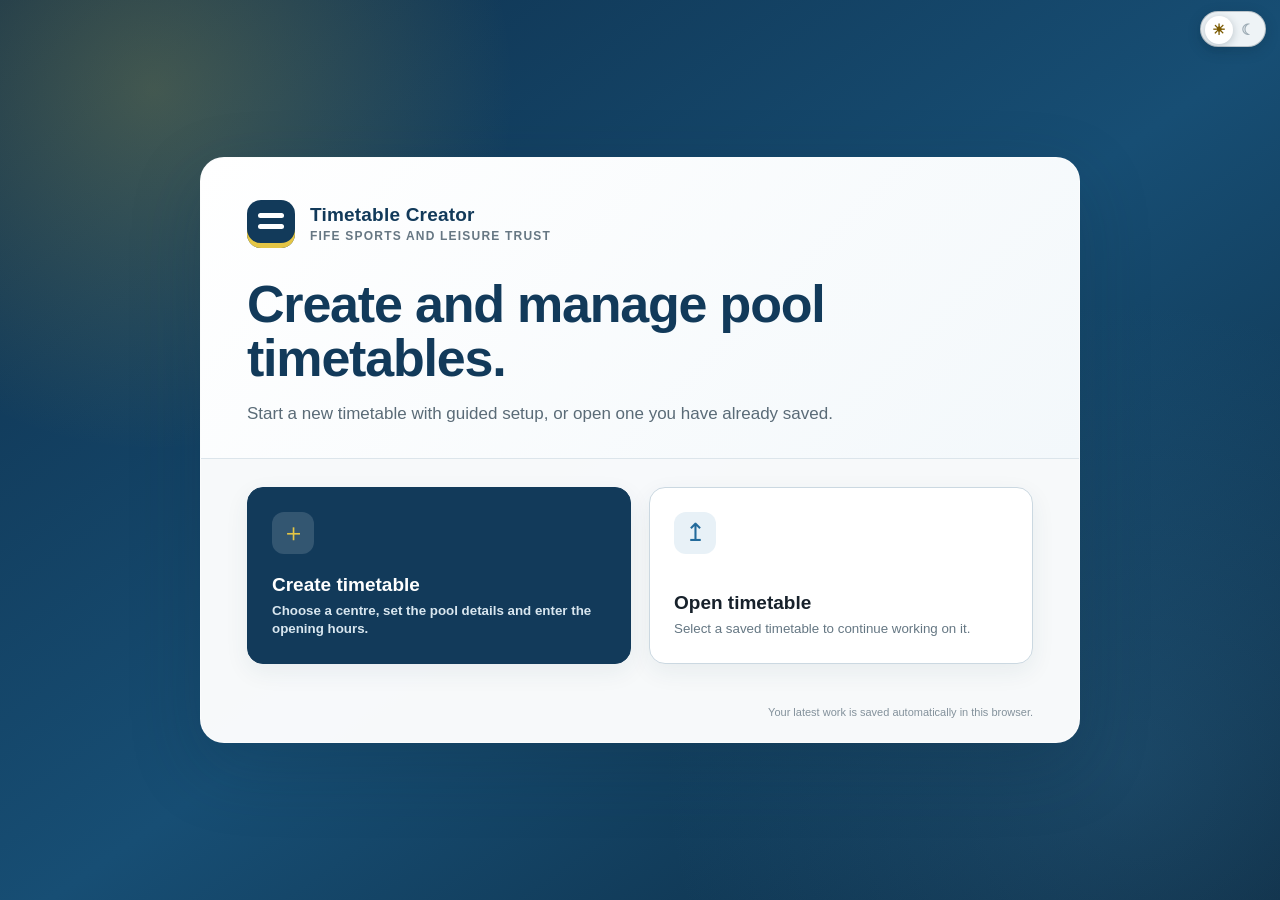
==== index.html @ b52df010 "fixing printable" ====
<!DOCTYPE html>
<html lang="en" data-app-version="2.0">
<head>
<meta charset="UTF-8" />
<meta name="viewport" content="width=device-width, initial-scale=1.0" />
<title>Timetable Creator</title>
<script>
try {
  const savedTheme = localStorage.getItem('timetableCreatorTheme');
  if (savedTheme === 'dark') document.documentElement.dataset.theme = 'dark';
} catch (_) {}
</script>
<style>
:root {
  --navy:#163a5f;
  --blue:#2e6f9e;
  --light-blue:#dcebf5;
  --yellow:#e5c547;
  --paper:#ffffff;
  --ink:#17212b;
  --muted:#667583;
  --line:#b9c4ce;
  --panel:#f3f6f8;
  --danger:#a63b3b;
}
*{box-sizing:border-box}
body{margin:0;font-family:Arial,Helvetica,sans-serif;background:#e9eef2;color:var(--ink)}
button,input,select{font:inherit}
.app-header{background:var(--navy);color:white;padding:18px 24px;border-bottom:6px solid var(--yellow)}
.app-header h1{margin:0;font-size:25px;letter-spacing:.2px}
.app-header p{margin:5px 0 0;color:#dce7ef;font-size:14px}
.toolbar{display:flex;flex-wrap:wrap;gap:10px;padding:14px 20px;background:white;border-bottom:1px solid #ccd5dc;position:sticky;top:0;z-index:10}
button,.file-label{border:0;border-radius:4px;background:var(--blue);color:white;padding:9px 13px;cursor:pointer;font-weight:700}
button.secondary,.file-label.secondary{background:#687b8a}
button.warning{background:#af7730}
button.danger{background:var(--danger)}
button:disabled{opacity:.55;cursor:not-allowed}
.file-label input{display:none}
.main{display:grid;grid-template-columns:350px minmax(0,1fr);gap:18px;padding:18px;align-items:start}
.panel{background:white;border:1px solid #cbd4db;border-radius:6px;box-shadow:0 2px 8px rgba(25,45,65,.08);overflow:hidden}
.panel-title{background:var(--navy);color:white;padding:11px 14px;font-size:16px;font-weight:700;border-bottom:4px solid var(--yellow)}
.panel-body{padding:14px}
.editor-stack{display:grid;gap:12px}
.collapsible{background:white;border:1px solid #cbd4db;border-radius:6px;box-shadow:0 2px 8px rgba(25,45,65,.08);overflow:hidden}
.collapsible summary{list-style:none;background:var(--navy);color:white;padding:12px 14px;font-size:16px;font-weight:700;border-bottom:4px solid var(--yellow);cursor:pointer;display:flex;align-items:center;justify-content:space-between;user-select:none}
.collapsible summary::-webkit-details-marker{display:none}
.collapsible summary::after{content:'+';font-size:22px;line-height:1;font-weight:400}
.collapsible[open] summary::after{content:'−'}
.collapsible[open] summary{border-bottom-color:var(--yellow)}
.collapsible-body{padding:14px}
.field{margin-bottom:12px}
.field label{display:block;font-size:13px;font-weight:700;margin-bottom:5px;color:#30414f}
.field input,.field select{width:100%;padding:8px;border:1px solid #aebbc5;border-radius:4px;background:white}
.inline-fields{display:grid;grid-template-columns:1fr 1fr;gap:10px}
.settings-subheading{margin:16px 0 9px;padding-bottom:5px;border-bottom:1px solid #ccd5dc;color:var(--navy);font-size:13px;text-transform:uppercase;letter-spacing:.35px}
.hours-grid{display:grid;gap:7px}
.hours-row{display:grid;grid-template-columns:88px 1fr 1fr;gap:8px;align-items:end;padding:7px;background:#f4f7f9;border:1px solid #d4dde3;border-radius:4px}
.hours-day{font-size:12px;font-weight:800;color:#30414f;align-self:center}
.hours-row .field{margin:0}
.hours-row .field label{font-size:10px;margin-bottom:3px;color:#667583}
.settings-warning{font-size:12px;line-height:1.4;color:#704d00;background:#fff4cf;border-left:4px solid var(--yellow);padding:8px;margin-top:9px;display:none}
.color-field{display:grid;grid-template-columns:54px 1fr;gap:9px;align-items:center}
.color-field input[type=color]{width:54px;height:40px;padding:3px;cursor:pointer}
.session-types-list{display:grid;gap:8px;margin-top:12px}
.session-type-row{display:grid;grid-template-columns:22px minmax(0,1fr) auto;gap:8px;align-items:center;border:1px solid #ccd6dd;background:#f7f9fa;border-radius:5px;padding:8px}
.session-type-swatch{width:22px;height:22px;border-radius:4px;border:1px solid rgba(0,0,0,.28)}
.session-type-copy strong{display:block;font-size:13px}
.session-type-copy small{display:block;color:var(--muted);margin-top:2px}
.session-type-actions{display:flex;gap:5px}.session-type-actions button{padding:5px 7px;font-size:11px}
.lane-picker{display:grid;grid-template-columns:repeat(3,1fr);gap:7px;margin-top:6px}
.pool-area-note{font-size:12px;color:var(--muted);margin-top:6px;line-height:1.4}
.bottom-time-header{border-top:2px solid var(--navy)}
.lane-check{display:flex;align-items:center;gap:6px;background:#eef3f6;padding:7px;border:1px solid #c9d3da;border-radius:4px;font-size:13px}
.lane-check input{width:auto}
.form-actions{display:flex;gap:8px;flex-wrap:wrap;margin-top:14px}
.help{font-size:12px;line-height:1.4;color:var(--muted);background:#f2f5f7;border-left:4px solid var(--yellow);padding:9px;margin-top:12px}
.bookings-list{max-height:310px;overflow:auto;border-top:1px solid #d5dde3;margin-top:14px;padding-top:10px}
.booking-row{border:1px solid #cdd6dc;border-left:5px solid var(--blue);border-radius:4px;padding:8px;margin-bottom:8px;background:#fbfcfd}
.booking-row strong{display:block;font-size:13px}
.booking-row small{color:#5f6d78}
.booking-row-actions{margin-top:7px;display:flex;gap:6px}
.booking-row-actions button{padding:5px 8px;font-size:12px}
.preview-panel{min-width:0}
.preview-wrap{overflow:auto;background:#cfd7dd;padding:16px}
.sheet{background:var(--paper);min-width:1050px;padding:18px 18px 14px;box-shadow:0 2px 10px rgba(0,0,0,.18)}
.sheet-heading{display:flex;justify-content:space-between;align-items:flex-end;margin-bottom:9px;border-bottom:3px solid var(--navy);padding-bottom:8px}
.sheet-heading h2{margin:0;color:var(--navy);font-size:25px;text-transform:uppercase;letter-spacing:.4px}
.sheet-heading .subtitle{font-weight:700;color:#4f5f6b;text-align:right}
.legend{display:flex;gap:8px;flex-wrap:wrap;margin:8px 0 11px}
.legend-item{display:flex;align-items:center;gap:5px;font-size:11px;font-weight:700}
.legend-swatch{width:17px;height:12px;border:1px solid rgba(0,0,0,.25)}
.timetable{position:relative;border:2px solid var(--navy);background:white}
.time-header,.day-row{display:grid;grid-template-columns:var(--day-column-width,92px) minmax(0,1fr)}
.corner,.day-label{border-right:2px solid var(--navy)}
.corner{background:var(--navy);color:white;padding:8px 6px;font-size:12px;font-weight:700}
.time-track{position:relative;height:34px;background:#edf3f7;border-bottom:2px solid var(--navy);overflow:hidden}
.time-label{position:absolute;top:0;z-index:3;height:100%;font-size:10px;padding:4px 3px 0;color:#324553;white-space:nowrap;pointer-events:none}
.time-label.start{left:0;text-align:left}
.time-label.end{left:auto;right:0;text-align:right}
.slot-line{position:absolute;top:0;bottom:0;width:0;border-left:1px dashed rgba(96,116,132,.25);pointer-events:none;z-index:0}
.slot-line.major{border-left-style:solid;border-left-color:rgba(61,84,102,.42)}
.time-track .slot-line{border-left-style:solid;border-left-color:rgba(87,108,124,.34);z-index:1}
.day-row{min-height:74px;border-bottom:1px solid var(--navy)}
.day-row:last-child{border-bottom:0}
.day-label{background:#e9f0f5;padding:8px 7px;display:flex;flex-direction:column;justify-content:center;font-weight:800;color:var(--navy);font-size:13px}
.day-label small{font-size:9px;color:#566775;margin-top:4px;font-weight:700}
.day-track{position:relative;min-height:74px;background:white;overflow:hidden}
.day-track.closed{background:#d9dde0}
.closed-message{position:absolute;inset:0;display:flex;align-items:center;justify-content:center;font-weight:800;color:#5d6870;letter-spacing:1px;text-transform:uppercase}
.booking-block{position:absolute;border:1px solid rgba(0,0,0,.35);display:flex;align-items:center;justify-content:center;text-align:center;font-weight:800;font-size:10px;line-height:1.1;padding:2px;min-width:2px;cursor:grab;user-select:none;touch-action:none;z-index:2}
.booking-block:active{cursor:grabbing}
.booking-block.selected{outline:3px solid var(--navy);outline-offset:1px;z-index:8;overflow:visible}
.booking-content{position:relative;z-index:3;pointer-events:none;overflow:hidden;width:100%}.booking-block.selected .booking-content{padding-right:26px}
.booking-grid-line{position:absolute;top:0;bottom:0;width:0;border-left:1px dashed rgba(20,49,72,.18);pointer-events:none;z-index:2}
.booking-grid-line.major{border-left-style:solid;border-left-color:rgba(20,49,72,.3)}
.drag-handle{position:absolute;z-index:10;background:var(--navy);border:2px solid white;box-shadow:0 1px 3px rgba(0,0,0,.35)}
.drag-handle.left,.drag-handle.right{top:50%;width:11px;height:28px;transform:translateY(-50%);cursor:ew-resize;border-radius:5px}
.drag-handle.left{left:-6px}.drag-handle.right{right:-6px}
.drag-handle.top,.drag-handle.bottom{left:50%;width:30px;height:9px;transform:translateX(-50%);cursor:ns-resize;border-radius:5px}
.drag-handle.top{top:-5px}.drag-handle.bottom{bottom:-5px}
.nudge-arrow{position:absolute;top:50%;transform:translateY(-50%);width:25px;height:25px;padding:0;border-radius:50%;background:white;color:var(--navy);border:2px solid var(--navy);display:flex;align-items:center;justify-content:center;font-size:16px;line-height:1;z-index:12}
.nudge-arrow.prev{left:-34px}.nudge-arrow.next{right:-34px}
.booking-delete-btn{position:absolute;top:3px;right:3px;width:24px;height:24px;padding:0;border-radius:50%;background:#fff;color:#a11f2b;border:2px solid #a11f2b;display:flex;align-items:center;justify-content:center;z-index:14;box-shadow:0 2px 6px rgba(0,0,0,.28)}
.booking-delete-btn:hover{background:#a11f2b;color:#fff}
.booking-delete-btn svg{width:13px;height:13px;pointer-events:none}
.confirm-overlay{position:fixed;inset:0;background:rgba(18,32,45,.58);display:none;align-items:center;justify-content:center;padding:18px;z-index:1000}
.confirm-overlay.open{display:flex}
.confirm-dialog{width:min(420px,100%);background:#fff;border-radius:10px;border:1px solid #c8d2d9;box-shadow:0 18px 50px rgba(0,0,0,.28);padding:20px}
.confirm-dialog h3{margin:0 0 8px;color:var(--navy);font-size:19px}
.confirm-dialog p{margin:0;color:#4e5f6b;line-height:1.45}
.confirm-actions{display:flex;justify-content:flex-end;gap:9px;margin-top:18px}
.confirm-actions button{min-width:96px}

.day-track.dragging{outline:2px solid var(--yellow);outline-offset:-2px}
.selection-panel{background:white;border:1px solid #cbd4db;border-radius:6px;box-shadow:0 2px 8px rgba(25,45,65,.08);overflow:hidden}
.selection-panel .panel-title{display:flex;justify-content:space-between;align-items:center}
.selection-badge{font-size:11px;background:var(--yellow);color:#23313b;padding:3px 7px;border-radius:10px}
.selection-empty{color:var(--muted);font-size:13px;line-height:1.45}
.adjust-grid{display:grid;grid-template-columns:1fr 1fr;gap:9px}
.adjust-row{display:grid;grid-template-columns:38px 1fr 38px;gap:6px;align-items:center}
.adjust-row button{padding:7px 4px}
.adjust-value{text-align:center;border:1px solid #b7c3cc;background:#f5f7f8;border-radius:4px;padding:7px;font-weight:700;font-size:13px}
.interaction-help{font-size:12px;color:var(--muted);line-height:1.45;margin-top:10px}
.print-footer{margin-top:12px;border-top:3px solid var(--navy);padding-top:9px;display:grid;grid-template-columns:minmax(0,1.5fr) minmax(220px,.8fr) auto;gap:14px;align-items:center;color:#263948}
.policy-block{font-size:10px;line-height:1.35}
.policy-block strong{display:block;color:var(--navy);font-size:11px;text-transform:uppercase;margin-bottom:2px}
.address-block{font-size:10px;line-height:1.4;border-left:1px solid #aebbc5;padding-left:12px}
.address-block strong{display:block;color:var(--navy);font-size:11px;margin-bottom:2px}
.fslt-logo{display:flex;align-items:center;min-width:175px;justify-content:flex-end}
.fslt-logo img{display:block;max-width:190px;width:190px;height:auto;object-fit:contain}
@media print{
  .booking-block.selected{outline:none!important;outline-offset:0!important}.booking-block.selected .booking-content{padding-right:0!important}.drag-handle,.nudge-arrow,.booking-delete-btn{display:none!important}
.fslt-logo img{max-width:44mm;width:44mm}}
.footer-field textarea{width:100%;min-height:72px;padding:8px;border:1px solid #aebbc5;border-radius:4px;background:white;font:inherit;resize:vertical}
@media(max-width:600px){.print-footer{grid-template-columns:1fr}.address-block{border-left:0;border-top:1px solid #ccd5dc;padding:8px 0 0}.fslt-logo{justify-content:flex-start}}
@media(max-width:600px){.main{padding:10px;gap:10px}.toolbar{padding:10px}.app-header{padding:14px}.panel-body,.collapsible-body{padding:11px}.lane-picker{grid-template-columns:repeat(2,1fr)}.hours-row{grid-template-columns:70px 1fr 1fr;gap:6px;padding:6px}.nudge-arrow.prev{left:-29px}.nudge-arrow.next{right:-29px}}
.booking-block .lanes{display:block;font-size:8px;font-weight:700;margin-top:2px;opacity:.82}
.empty-note{padding:30px;text-align:center;color:#71808c}
.status{font-size:12px;color:#536571;margin-left:auto;align-self:center}
@media(max-width:950px){.main{grid-template-columns:1fr}.toolbar{position:static}.sheet{min-width:980px}}
@media print{
  @page{size:A4 landscape;margin:8mm}
  body{background:white}
  .app-header,.toolbar,.editor-panel{display:none!important}
  .main{display:block;padding:0}
  .panel{border:0;box-shadow:none}
  .panel-title{display:none}
  .preview-wrap{padding:0;overflow:visible;background:white}
  .sheet{box-shadow:none;min-width:0;width:100%;padding:0}
  .sheet-heading h2{font-size:20px}
  .timetable{width:100%}
  .timetable{--day-column-width:72px}
  .day-row{min-height:60px}
  .day-track{min-height:60px}
  .booking-block{font-size:8px}
  *{-webkit-print-color-adjust:exact;print-color-adjust:exact}
  .slot-line{border-left-width:.2mm}
  .print-footer{break-inside:avoid;margin-top:3mm;padding-top:2mm;grid-template-columns:1.55fr .9fr auto;gap:4mm}
  .policy-block,.address-block{font-size:7.5pt}.policy-block strong,.address-block strong{font-size:8pt}
}

/* Timetable Creator application shell */
:root{
  --navy:#123a5a;
  --blue:#236a9b;
  --blue-strong:#15547f;
  --yellow:#e4c545;
  --surface:#ffffff;
  --surface-soft:#f5f8fa;
  --app-bg:#e7edf1;
  --shadow-lg:0 24px 70px rgba(15,40,61,.22);
}
body{background:var(--app-bg)}
body.startup-mode{overflow:hidden}
body.startup-mode>.app-header,
body.startup-mode>.toolbar,
body.startup-mode>.main{display:none!important}
.start-screen{position:fixed;inset:0;z-index:1800;display:none;align-items:center;justify-content:center;padding:28px;background:
  radial-gradient(circle at 12% 10%,rgba(228,197,69,.24),transparent 26%),
  radial-gradient(circle at 88% 85%,rgba(65,135,181,.24),transparent 34%),
  linear-gradient(145deg,#0e2f4b 0%,#174e74 52%,#0c293f 100%)}
body.startup-mode .start-screen{display:flex}
.start-card{width:min(880px,100%);background:rgba(255,255,255,.97);border:1px solid rgba(255,255,255,.54);border-radius:24px;box-shadow:var(--shadow-lg);overflow:hidden}
.start-card-top{padding:42px 46px 30px;border-bottom:1px solid #dce5eb;background:linear-gradient(135deg,#fff 0%,#f3f8fb 100%)}
.brand-lockup{display:flex;gap:15px;align-items:center;margin-bottom:30px}
.brand-mark{width:48px;height:48px;border-radius:14px;background:var(--navy);position:relative;box-shadow:inset 0 -5px 0 var(--yellow)}
.brand-mark::before,.brand-mark::after{content:'';position:absolute;left:11px;right:11px;height:5px;border-radius:5px;background:white}
.brand-mark::before{top:13px}.brand-mark::after{top:24px}
.brand-copy strong{display:block;color:var(--navy);font-size:19px;letter-spacing:.2px}.brand-copy span{font-size:12px;color:#667783;text-transform:uppercase;letter-spacing:1.2px;font-weight:800}
.start-card h1{margin:0;color:var(--navy);font-size:clamp(32px,5vw,52px);line-height:1.03;letter-spacing:-1.2px}.start-card h1 em{font-style:normal;color:var(--blue)}
.start-card-top>p{margin:16px 0 0;max-width:640px;color:#5a6b77;font-size:17px;line-height:1.55}
.start-actions{display:grid;grid-template-columns:1fr 1fr;gap:18px;padding:28px 46px 42px}
.start-action{min-height:156px;border:1px solid #cbd8e1;border-radius:16px;background:white;color:var(--ink);padding:24px;text-align:left;display:flex;flex-direction:column;align-items:flex-start;justify-content:space-between;box-shadow:0 8px 24px rgba(30,64,88,.07);transition:transform .16s ease,box-shadow .16s ease,border-color .16s ease}
.start-action:hover{transform:translateY(-3px);box-shadow:0 16px 34px rgba(30,64,88,.13);border-color:#8db3cc}.start-action.primary{background:var(--navy);color:white;border-color:var(--navy)}
.start-action-icon{width:42px;height:42px;border-radius:12px;display:grid;place-items:center;background:#e8f1f7;color:var(--blue);font-size:25px;font-weight:400}.start-action.primary .start-action-icon{background:rgba(255,255,255,.14);color:var(--yellow)}
.start-action strong{font-size:19px;display:block;margin-top:20px}.start-action small{display:block;margin-top:6px;line-height:1.4;color:#657783}.start-action.primary small{color:#d8e6ef}
.start-file{padding:0;cursor:pointer}.start-file input{display:none}.start-file-inner{padding:24px;width:100%;height:100%;display:flex;flex-direction:column;align-items:flex-start;justify-content:space-between}
.version-note{padding:0 46px 24px;color:#83919b;font-size:11px;text-align:right}
.app-header{padding:15px 22px;display:flex;align-items:center;gap:14px;border-bottom:4px solid var(--yellow);box-shadow:0 4px 18px rgba(12,35,52,.15)}
.app-header .brand-mark{width:38px;height:38px;border-radius:10px;flex:none}.app-header .brand-mark::before,.app-header .brand-mark::after{left:9px;right:9px;height:4px}.app-header .brand-mark::before{top:10px}.app-header .brand-mark::after{top:19px}
.app-heading{min-width:0}.app-heading h1{font-size:20px;white-space:nowrap;overflow:hidden;text-overflow:ellipsis}.app-heading p{margin-top:2px;font-size:12px}
.header-project{margin-left:auto;text-align:right;min-width:0}.header-project strong{display:block;font-size:14px;white-space:nowrap;overflow:hidden;text-overflow:ellipsis;max-width:330px}.header-project span{font-size:11px;color:#cddde8}
.toolbar{top:0;padding:10px 18px;box-shadow:0 3px 12px rgba(25,45,65,.07)}
.toolbar button,.toolbar .file-label{border-radius:8px;padding:9px 12px}.toolbar .home-button{background:#253f53}.toolbar .save-button{background:var(--blue-strong)}
.project-chip{display:flex;align-items:center;gap:7px;background:#edf4f8;border:1px solid #cbd9e2;color:#315166;border-radius:999px;padding:7px 11px;font-size:12px;font-weight:800}.project-chip::before{content:'';width:8px;height:8px;border-radius:50%;background:#3a9a65}
.main{grid-template-columns:370px minmax(0,1fr);max-width:1700px;margin:0 auto;width:100%}
.panel,.collapsible,.selection-panel{border-radius:11px;border-color:#c8d4dc;box-shadow:0 6px 18px rgba(25,45,65,.07)}
.panel-title,.collapsible summary{background:linear-gradient(90deg,var(--navy),#1d567e);border-bottom-width:3px}
.auto-range-card{display:flex;justify-content:space-between;align-items:center;gap:12px;margin:14px 0;padding:11px 12px;border:1px solid #c8dae5;border-radius:8px;background:#eef6fa}.auto-range-card strong{display:block;color:var(--navy);font-size:12px}.auto-range-card span{font-size:12px;color:#567080}.auto-range-value{font-size:13px!important;font-weight:900!important;color:var(--blue)!important;white-space:nowrap}
.settings-warning{display:none!important}
.wizard-overlay{position:fixed;inset:0;z-index:1900;display:none;align-items:center;justify-content:center;padding:24px;background:rgba(8,26,39,.72);backdrop-filter:blur(6px)}
.wizard-overlay.open{display:flex}.wizard-card{width:min(920px,100%);max-height:calc(100vh - 48px);display:flex;flex-direction:column;background:white;border-radius:20px;box-shadow:var(--shadow-lg);overflow:hidden}
.wizard-header{display:flex;align-items:center;gap:15px;padding:22px 26px;border-bottom:1px solid #d8e2e8;background:#f8fafb}.wizard-header .brand-mark{width:38px;height:38px;border-radius:10px}.wizard-heading{min-width:0}.wizard-heading h2{margin:0;color:var(--navy);font-size:20px}.wizard-heading p{margin:3px 0 0;color:#667783;font-size:12px}.wizard-progress{margin-left:auto;display:flex;gap:7px}.wizard-dot{width:28px;height:6px;border-radius:8px;background:#d8e1e7}.wizard-dot.active{background:var(--blue)}.wizard-dot.complete{background:var(--yellow)}
.wizard-body{padding:26px;overflow:auto}.wizard-step{display:none}.wizard-step.active{display:block}.wizard-step h3{margin:0 0 6px;color:var(--navy);font-size:23px}.wizard-step>.step-copy{margin:0 0 22px;color:#667783;line-height:1.5}
.wizard-fields{display:grid;grid-template-columns:1fr 1fr;gap:14px}.wizard-fields .field{margin:0}.wizard-fields .full{grid-column:1/-1}
.centre-grid{display:grid;grid-template-columns:repeat(3,minmax(0,1fr));gap:10px}.centre-option{border:1px solid #cbd7df;background:white;color:var(--ink);border-radius:11px;padding:14px;text-align:left;min-height:88px}.centre-option:hover{border-color:#77a8c7}.centre-option.selected{border-color:var(--blue);outline:2px solid rgba(35,106,155,.2);background:#eef6fb}.centre-option strong{display:block;font-size:13px;color:var(--navy)}.centre-option small{display:block;margin-top:5px;color:#697b87;font-weight:400;line-height:1.35}
.wizard-hours{display:grid;grid-template-columns:1fr 1fr;gap:9px}.wizard-hours-row{display:grid;grid-template-columns:100px 1fr 1fr;gap:8px;align-items:end;padding:9px;border:1px solid #d5dfe5;border-radius:9px;background:#f7f9fa}.wizard-hours-row strong{align-self:center;font-size:12px;color:#30414f}.wizard-hours-row label{font-size:10px;font-weight:800;color:#677985}.wizard-hours-row input{width:100%;padding:7px;border:1px solid #b5c3cc;border-radius:5px;background:white}
.wizard-footer{display:flex;align-items:center;justify-content:space-between;gap:10px;padding:17px 26px;border-top:1px solid #d8e2e8;background:#f8fafb}.wizard-footer-copy{font-size:11px;color:#71818c}.wizard-footer-actions{display:flex;gap:9px;margin-left:auto}.wizard-footer button{border-radius:8px;min-width:100px}
.import-notice{display:none;margin:0 18px 14px;padding:10px 13px;border:1px solid #ead27a;border-left:5px solid var(--yellow);border-radius:7px;background:#fff8df;color:#65531d;font-size:12px;line-height:1.4}.import-notice.show{display:block}
.fslt-wordmark{min-width:178px;text-align:right;font-weight:900;color:var(--navy);line-height:.92;text-transform:lowercase;font-size:15px;letter-spacing:-.5px}.fslt-wordmark span{display:block;color:#3b7197}.fslt-wordmark small{display:block;color:#6d7d88;font-size:7px;letter-spacing:.5px;text-transform:uppercase;margin-top:4px}
@media(max-width:760px){.start-card-top{padding:30px 24px 22px}.start-actions{grid-template-columns:1fr;padding:20px 24px 30px}.version-note{padding:0 24px 18px}.centre-grid{grid-template-columns:1fr 1fr}.wizard-fields,.wizard-hours{grid-template-columns:1fr}.header-project{display:none}.project-chip{display:none}}
@media(max-width:480px){.start-screen{padding:12px}.start-card{border-radius:17px}.centre-grid{grid-template-columns:1fr}.wizard-overlay{padding:8px}.wizard-card{max-height:calc(100vh - 16px);border-radius:13px}.wizard-body{padding:18px}.wizard-hours-row{grid-template-columns:82px 1fr 1fr}.wizard-footer-copy{display:none}}
@media print{.start-screen,.wizard-overlay,.import-notice{display:none!important}.fslt-wordmark{min-width:40mm;font-size:11pt}.fslt-wordmark small{font-size:5pt}}


/* Workspace simplification and drag-to-create bookings */
body:not(.startup-mode) > .app-header{display:none!important}
#homeBtn{display:none!important}
#bookingPanel{display:none!important}
body:not(.startup-mode) > .toolbar{top:0}
#status{display:none!important}
.day-track.booking-create-zone{cursor:crosshair}
.booking-draft{
  position:absolute;
  z-index:25;
  border:2px dashed var(--navy);
  background:rgba(46,111,158,.25);
  color:var(--navy);
  display:flex;
  align-items:center;
  justify-content:center;
  text-align:center;
  font-size:10px;
  font-weight:900;
  line-height:1.15;
  padding:3px;
  pointer-events:none;
  box-shadow:inset 0 0 0 1px rgba(255,255,255,.7);
}
.drag-create-help{
  margin:0 0 12px;
  padding:10px 11px;
  border:1px solid #c8dae5;
  border-left:4px solid var(--yellow);
  border-radius:6px;
  background:#eef6fa;
  color:#486272;
  font-size:12px;
  line-height:1.45;
}
.drag-create-help strong{color:var(--navy)}

.booking-copy-preview{
  position:absolute;
  z-index:30;
  border:2px dashed var(--navy);
  display:flex;
  align-items:center;
  justify-content:center;
  text-align:center;
  font-size:10px;
  font-weight:900;
  line-height:1.15;
  padding:3px;
  pointer-events:none;
  opacity:.78;
  box-shadow:0 3px 10px rgba(22,58,95,.22),inset 0 0 0 1px rgba(255,255,255,.72);
}
.booking-copy-preview.invalid{
  background:rgba(166,59,59,.18)!important;
  border-color:var(--danger);
  color:var(--danger)!important;
}
body.copy-booking-mode .day-track{cursor:copy!important}
body.copy-booking-mode::after{
  content:'Click to place the copied booking · Esc to cancel';
  position:fixed;
  left:50%;
  bottom:18px;
  transform:translateX(-50%);
  z-index:1200;
  padding:10px 14px;
  border-radius:999px;
  background:#163a5f;
  color:#fff;
  box-shadow:0 7px 24px rgba(14,37,58,.28);
  font-size:12px;
  font-weight:800;
  white-space:nowrap;
  pointer-events:none;
}
@media(max-width:600px){body.copy-booking-mode::after{max-width:calc(100vw - 24px);white-space:normal;text-align:center}}
@media print{.booking-copy-preview{display:none!important}body.copy-booking-mode::after{display:none!important}}

.quick-type-bar{
  display:flex;
  align-items:center;
  gap:14px;
  padding:11px 13px;
  border-bottom:1px solid #d5e0e6;
  background:linear-gradient(90deg,#fff9e5,#f3f8fb);
  box-shadow:inset 0 -1px 0 rgba(22,58,95,.05);
}
.quick-type-bar[hidden]{display:none!important}
.quick-type-copy{min-width:180px;max-width:250px}
.quick-type-copy strong{display:block;color:var(--navy);font-size:13px}
.quick-type-copy span{display:block;margin-top:2px;color:#647681;font-size:10px;line-height:1.35}
.quick-type-actions{display:flex;align-items:center;gap:7px;flex:1;flex-wrap:wrap;padding:2px 1px}
.quick-type-button{
  flex:none;
  display:inline-flex;
  align-items:center;
  gap:7px;
  min-height:34px;
  border:1px solid #bdcbd4;
  border-radius:999px;
  padding:7px 11px;
  background:#fff;
  color:#294455;
  box-shadow:0 2px 5px rgba(28,61,84,.06);
  font-size:11px;
  white-space:nowrap;
}
.quick-type-button:hover{border-color:var(--blue);background:#eef6fb;color:var(--navy)}
.quick-type-swatch{width:12px;height:12px;border-radius:50%;border:1px solid rgba(0,0,0,.22);flex:none}
.quick-type-button.custom{border-style:dashed}
.quick-type-button.undo{color:var(--danger);border-color:#d9aaaa;background:#fffafa}
.quick-type-button.undo:hover{background:#fbeaea;border-color:var(--danger)}
@media(max-width:760px){
  .quick-type-bar{align-items:flex-start;flex-direction:column;gap:8px}
  .quick-type-copy{min-width:0;max-width:none}
  .quick-type-actions{width:100%;flex-wrap:nowrap;overflow-x:auto;scrollbar-width:thin}
}
@media print{.quick-type-bar{display:none!important}.booking-draft{display:none!important}}



/* Professional editor interactions */
.history-controls{display:flex;gap:5px;padding-right:4px;border-right:1px solid #d8e1e7}
.toolbar .tool-button{background:#edf3f6;color:#294455;border:1px solid #c6d3dc;padding:8px 10px;box-shadow:none}
.toolbar .tool-button:hover:not(:disabled){background:#dfeaf0;color:var(--navy)}
.toolbar .tool-button:disabled{opacity:.42}
.file-state,.overlap-state{display:inline-flex;align-items:center;gap:7px;min-height:31px;border-radius:999px;padding:6px 10px;font-size:11px;font-weight:800;white-space:nowrap}
.file-state{margin-left:auto;border:1px solid #d5b56d;background:#fff7df;color:#735414}
.file-state.saved{border-color:#9bc6aa;background:#edf8f1;color:#28613c}
.file-state-dot{width:8px;height:8px;border-radius:50%;background:#d69420;box-shadow:0 0 0 3px rgba(214,148,32,.13)}
.file-state.saved .file-state-dot{background:#3b9361;box-shadow:0 0 0 3px rgba(59,147,97,.13)}
.overlap-state{border:1px solid #c7d0d6;background:#eef2f4;color:#5c6b75}
.overlap-state::before{content:'✓';display:grid;place-items:center;width:17px;height:17px;border-radius:50%;background:#8998a2;color:white;font-size:11px}
.overlap-state.has-overlaps{border-color:#e0ae79;background:#fff1e3;color:#8a4919}
.overlap-state.has-overlaps::before{content:'!';background:#d97829}
.floating-menu{position:fixed!important;z-index:1600;width:min(310px,calc(100vw - 24px));max-height:min(520px,calc(100vh - 24px));overflow:auto;border:1px solid #b9c8d2;border-radius:12px;background:#fff;box-shadow:0 18px 48px rgba(13,37,55,.25);padding:8px}
.quick-type-bar{display:block;left:12px;top:12px;background:#fff;border-bottom:0;transform-origin:top left;animation:menu-pop .12s ease-out}
.quick-type-bar[hidden],.booking-context-menu[hidden]{display:none!important}
@keyframes menu-pop{from{opacity:0;transform:scale(.96)}to{opacity:1;transform:scale(1)}}
.floating-menu-heading{padding:7px 8px 9px;border-bottom:1px solid #e0e7eb;margin-bottom:5px}
.floating-menu-heading strong{display:block;color:var(--navy);font-size:13px}
.floating-menu-heading span{display:block;color:#6b7d88;font-size:10px;line-height:1.35;margin-top:2px}
.quick-type-actions{display:grid;grid-template-columns:1fr;gap:3px;padding:0}
.quick-type-button,.context-menu-item{width:100%;min-height:36px;justify-content:flex-start;border:0;border-radius:7px;padding:8px 9px;background:white;color:#294455;box-shadow:none;font-size:12px;text-align:left}
.quick-type-button:hover,.context-menu-item:hover{background:#eaf3f8;color:var(--navy)}
.quick-type-button.custom{border:0}
.quick-type-button.undo{border:0;background:white;color:var(--danger)}
.quick-type-button.undo:hover{background:#fbeaea}
.booking-context-menu{left:12px;top:12px}
.context-menu-title{padding:7px 8px 8px;color:#667985;font-size:10px;font-weight:800;text-transform:uppercase;letter-spacing:.5px;white-space:nowrap;overflow:hidden;text-overflow:ellipsis}
.context-menu-divider{height:1px;background:#e1e7eb;margin:5px 3px}
.context-menu-item{display:flex;align-items:center;gap:9px}
.context-menu-item.danger{color:var(--danger)}
.context-menu-item .menu-icon{width:18px;text-align:center;font-size:14px;flex:none}
.context-menu-type{display:flex;align-items:center;gap:8px}
.context-menu-swatch{width:11px;height:11px;border-radius:50%;border:1px solid rgba(0,0,0,.22);flex:none}
.booking-block.multi-selected{outline:3px solid var(--yellow);outline-offset:1px;z-index:7}
.booking-block.selected.multi-selected{outline-color:var(--navy);z-index:9}
.booking-block.booking-conflict{box-shadow:inset 0 0 0 2px #e37a25,0 0 0 1px rgba(255,255,255,.7)}
.booking-block.booking-conflict::after{content:'!';position:absolute;left:3px;top:3px;z-index:13;width:16px;height:16px;display:grid;place-items:center;border-radius:50%;background:#d96f1f;color:#fff;border:1px solid rgba(255,255,255,.85);font-size:10px;line-height:1;box-shadow:0 1px 3px rgba(0,0,0,.25);pointer-events:none}
.booking-block.selected.booking-conflict .booking-content{padding-left:19px}
.overlap-warning{margin:0 0 11px;padding:9px 10px;border:1px solid #edbd8c;border-left:4px solid #df7725;border-radius:6px;background:#fff3e8;color:#78441e;font-size:11px;line-height:1.4}
.overlap-warning strong{display:block;margin-bottom:2px;color:#8b4316}
.multi-selection-summary{margin-bottom:12px;padding:10px;border-radius:7px;background:#fff8dc;border:1px solid #e8d080;color:#5f531f;font-size:12px;line-height:1.4}
.bulk-check{display:flex;align-items:center;gap:7px;font-size:12px;color:#4f606c;margin:8px 0}
.bulk-check input{width:auto}
.selection-panel .multi-help{margin-top:10px;font-size:11px;line-height:1.45;color:#6a7a85}
body.context-menu-open .day-track{cursor:default}
@media(max-width:980px){.file-state{margin-left:0}.toolbar{align-items:center}.history-controls{border-right:0}}
@media(max-width:600px){.file-state,.overlap-state{width:100%;justify-content:center}.history-controls{width:100%}.history-controls button{flex:1}.floating-menu{width:min(330px,calc(100vw - 16px))}}
@media print{.booking-context-menu,.floating-menu,.file-state,.overlap-state,.history-controls{display:none!important}.booking-block.multi-selected,.booking-block.booking-conflict{outline:none!important;box-shadow:none!important}.booking-block.booking-conflict::after{display:none!important}}



/* Appearance switch: darkens the editor while preserving the printed sheet. */
.theme-toggle{
  position:fixed;
  top:11px;
  right:14px;
  z-index:2200;
  width:66px;
  height:36px;
  padding:3px;
  border:1px solid rgba(25,49,66,.24);
  border-radius:999px;
  background:#eef3f6;
  color:#365064;
  box-shadow:0 4px 14px rgba(11,31,46,.18);
  display:grid;
  grid-template-columns:1fr 1fr;
  align-items:center;
  cursor:pointer;
  transition:background .2s ease,border-color .2s ease,box-shadow .2s ease;
}
.theme-toggle:hover{box-shadow:0 7px 18px rgba(11,31,46,.24)}
.theme-toggle:focus-visible{outline:3px solid rgba(228,197,69,.7);outline-offset:2px}
.theme-toggle-icon{position:relative;z-index:2;display:grid;place-items:center;font-size:15px;line-height:1;pointer-events:none;transition:color .2s ease,opacity .2s ease}
.theme-toggle-icon.sun{color:#7b5a00}.theme-toggle-icon.moon{color:#667b89;opacity:.58}
.theme-toggle-thumb{position:absolute;left:4px;top:4px;width:28px;height:28px;border-radius:50%;background:#fff;box-shadow:0 2px 8px rgba(20,42,58,.24);transition:transform .22s ease,background .22s ease}
html[data-theme="dark"] .theme-toggle{background:#1b2a35;border-color:#435967;color:#dce8ef}
html[data-theme="dark"] .theme-toggle-thumb{transform:translateX(30px);background:#334958}
html[data-theme="dark"] .theme-toggle-icon.sun{color:#93a5b1;opacity:.55}
html[data-theme="dark"] .theme-toggle-icon.moon{color:#f3d76f;opacity:1}
body:not(.startup-mode)>.toolbar{padding-right:96px}

html[data-theme="dark"]{color-scheme:dark}
html[data-theme="dark"] body{background:#0d141a;color:#e5edf3}
html[data-theme="dark"] .toolbar{background:#121b22;border-bottom-color:#334550;box-shadow:0 3px 16px rgba(0,0,0,.32)}
html[data-theme="dark"] .toolbar .tool-button{background:#1c2932;color:#dce7ee;border-color:#405460}
html[data-theme="dark"] .toolbar .tool-button:hover:not(:disabled){background:#273843;color:#fff}
html[data-theme="dark"] .toolbar .file-label.secondary,
html[data-theme="dark"] button.secondary{background:#425562;color:#fff}
html[data-theme="dark"] .main{background:transparent}
html[data-theme="dark"] .panel,
html[data-theme="dark"] .collapsible,
html[data-theme="dark"] .selection-panel{background:#151f27;border-color:#354852;box-shadow:0 8px 24px rgba(0,0,0,.25)}
html[data-theme="dark"] .panel-body,
html[data-theme="dark"] .collapsible-body{background:#151f27}
html[data-theme="dark"] .field label,
html[data-theme="dark"] .hours-day,
html[data-theme="dark"] .wizard-hours-row strong{color:#d8e3ea}
html[data-theme="dark"] .field input,
html[data-theme="dark"] .field select,
html[data-theme="dark"] .footer-field textarea,
html[data-theme="dark"] .wizard-hours-row input{background:#0d161d;color:#eef5f8;border-color:#40535e}
html[data-theme="dark"] .field input::placeholder,
html[data-theme="dark"] textarea::placeholder{color:#748997}
html[data-theme="dark"] .settings-subheading{color:#9cc7e4;border-bottom-color:#374b57}
html[data-theme="dark"] .help{background:#1c2932;color:#a9bac5;border-left-color:var(--yellow)}
html[data-theme="dark"] .hours-row,
html[data-theme="dark"] .session-type-row,
html[data-theme="dark"] .booking-row,
html[data-theme="dark"] .lane-check{background:#1a252e;border-color:#3a4e59;color:#dfe8ed}
html[data-theme="dark"] .session-type-copy small,
html[data-theme="dark"] .booking-row small,
html[data-theme="dark"] .pool-area-note,
html[data-theme="dark"] .selection-empty,
html[data-theme="dark"] .interaction-help{color:#9eb0bb}
html[data-theme="dark"] .auto-range-card{background:#172833;border-color:#385260}
html[data-theme="dark"] .auto-range-card strong{color:#b8dcf2}
html[data-theme="dark"] .auto-range-card span{color:#a6bac6}
html[data-theme="dark"] .auto-range-value{color:#7fc3ed!important}
html[data-theme="dark"] .preview-wrap{background:#080d11}
html[data-theme="dark"] .sheet{background:#fff;color:#17212b;box-shadow:0 4px 22px rgba(0,0,0,.5)}
html[data-theme="dark"] .file-state{background:#1b2831;border-color:#41545f;color:#cbd9e1}
html[data-theme="dark"] .file-state.dirty{background:#33291b;border-color:#6e5a37;color:#f0d79c}
html[data-theme="dark"] .file-state.saved{background:#173025;border-color:#365f4a;color:#b9dfca}
html[data-theme="dark"] .overlap-state{background:#202b32;border-color:#455660;color:#bdc9cf}
html[data-theme="dark"] .overlap-state::before{background:#6f7f89}
html[data-theme="dark"] .overlap-state.has-overlaps{background:#3a2519;border-color:#86512e;color:#f0c49d}
html[data-theme="dark"] .overlap-state.has-overlaps::before{background:#d97829}
html[data-theme="dark"] .floating-menu,
html[data-theme="dark"] .booking-context-menu{background:#15212a;border-color:#3b505c;box-shadow:0 16px 38px rgba(0,0,0,.5)}
html[data-theme="dark"] .quick-type-button,
html[data-theme="dark"] .context-menu-item{background:#15212a;color:#dce7ed}
html[data-theme="dark"] .quick-type-button:hover,
html[data-theme="dark"] .context-menu-item:hover{background:#243640;color:#fff}
html[data-theme="dark"] .context-menu-title{color:#94a9b5}
html[data-theme="dark"] .context-menu-divider{background:#344953}
html[data-theme="dark"] .confirm-dialog{background:#17222b;border-color:#40545f}
html[data-theme="dark"] .confirm-dialog h3{color:#b9ddf3}
html[data-theme="dark"] .confirm-dialog p{color:#a9bac5}
html[data-theme="dark"] .start-screen{background:
  radial-gradient(circle at 12% 10%,rgba(228,197,69,.12),transparent 26%),
  radial-gradient(circle at 88% 85%,rgba(65,135,181,.18),transparent 34%),
  linear-gradient(145deg,#07121b 0%,#102b3d 52%,#07141e 100%)}
html[data-theme="dark"] .start-card{background:#121c24;border-color:#304653}
html[data-theme="dark"] .start-card-top{background:linear-gradient(135deg,#17232c 0%,#101920 100%);border-bottom-color:#31434e}
html[data-theme="dark"] .brand-copy strong,
html[data-theme="dark"] .start-card h1{color:#eef5f8}
html[data-theme="dark"] .brand-copy span,
html[data-theme="dark"] .start-card-top>p,
html[data-theme="dark"] .version-note{color:#9db0bc}
html[data-theme="dark"] .start-action{background:#18242d;color:#edf4f8;border-color:#3c515d;box-shadow:0 8px 24px rgba(0,0,0,.2)}
html[data-theme="dark"] .start-action:hover{border-color:#6d9db8;box-shadow:0 16px 34px rgba(0,0,0,.34)}
html[data-theme="dark"] .start-action.primary{background:#174b6c;border-color:#2d759e}
html[data-theme="dark"] .start-action small{color:#9fb2be}
html[data-theme="dark"] .wizard-card{background:#141f27}
html[data-theme="dark"] .wizard-header,
html[data-theme="dark"] .wizard-footer{background:#101920;border-color:#344751}
html[data-theme="dark"] .wizard-heading h2,
html[data-theme="dark"] .wizard-step h3{color:#c1e1f4}
html[data-theme="dark"] .wizard-heading p,
html[data-theme="dark"] .wizard-step>.step-copy,
html[data-theme="dark"] .wizard-footer-copy{color:#9eb1bd}
html[data-theme="dark"] .centre-option{background:#17232b;color:#e7eef2;border-color:#3b4f5a}
html[data-theme="dark"] .centre-option:hover{border-color:#6ea2bf}
html[data-theme="dark"] .centre-option.selected{background:#193447;border-color:#4a9ac7;outline-color:rgba(74,154,199,.28)}
html[data-theme="dark"] .centre-option strong{color:#b9ddf3}
html[data-theme="dark"] .centre-option small{color:#9fb0ba}
html[data-theme="dark"] .wizard-hours-row{background:#18242d;border-color:#3a4d57}
html[data-theme="dark"] .import-notice{background:#362f1b;color:#eadba6;border-color:#74612c}

@media(max-width:600px){
  .theme-toggle{top:8px;right:8px;transform:scale(.94);transform-origin:top right}
  body:not(.startup-mode)>.toolbar{padding-right:82px}
}
@media print{
  .theme-toggle{display:none!important}
  html[data-theme="dark"],html[data-theme="dark"] body{color-scheme:light;background:#fff!important;color:#17212b!important}
  html[data-theme="dark"] .sheet{background:#fff!important;color:#17212b!important;box-shadow:none!important}
}


/* Final print sheet: full-width, square-edged and safely inset from the paper edge. */
.policy-copy{display:block}
.policy-introduction,.policy-ratios{display:block}
.policy-ratios{margin-top:4px}
.policy-ratios b{color:var(--navy)}

@media print{
  @page{size:A4 landscape;margin:6mm 7mm}
  html,body{width:auto!important;min-width:0!important;margin:0!important;padding:0!important;background:#fff!important}
  .main,.preview-panel,.preview-wrap,.sheet{
    width:100%!important;
    max-width:none!important;
    min-width:0!important;
    margin:0!important;
    padding:0!important;
    border:0!important;
    border-radius:0!important;
    box-shadow:none!important;
    overflow:visible!important;
    background:#fff!important;
  }
  .panel,.preview-panel{border-radius:0!important;overflow:visible!important}
  .timetable,.sheet-heading,.legend,.print-footer{width:100%!important;max-width:none!important;border-radius:0!important}
  .print-footer{
    box-sizing:border-box;
    margin-top:3mm!important;
    padding-top:2.5mm!important;
    grid-template-columns:minmax(0,1.35fr) minmax(40mm,.72fr) 43mm!important;
    column-gap:5mm!important;
    align-items:start!important;
  }
  .policy-block{
    min-width:0!important;
    padding-right:1mm!important;
    font-size:7.25pt!important;
    line-height:1.42!important;
  }
  .policy-block strong{
    margin-bottom:1mm!important;
    font-size:8pt!important;
    letter-spacing:.01em;
  }
  .policy-copy{max-width:118mm}
  .policy-introduction,.policy-ratios{display:block!important}
  .policy-ratios{margin-top:1.2mm!important}
  .address-block{
    min-width:0!important;
    padding-left:4mm!important;
    font-size:7.25pt!important;
    line-height:1.42!important;
    align-self:start!important;
  }
  .address-block strong{font-size:8pt!important;margin-bottom:1mm!important}
  .fslt-logo{min-width:0!important;width:43mm!important;justify-content:flex-end!important;align-self:start!important}
  .fslt-logo img{display:block!important;width:42mm!important;max-width:42mm!important;height:auto!important}
}

</style>
</head>
<body class="startup-mode">
<button id="themeToggle" class="theme-toggle" type="button" role="switch" aria-checked="false" aria-label="Use dark mode" title="Use dark mode">
  <span class="theme-toggle-icon sun" aria-hidden="true">☀</span>
  <span class="theme-toggle-icon moon" aria-hidden="true">☾</span>
  <span class="theme-toggle-thumb" aria-hidden="true"></span>
</button>
<section class="start-screen" id="startScreen" aria-labelledby="startTitle">
  <div class="start-card">
    <div class="start-card-top">
      <div class="brand-lockup"><span class="brand-mark" aria-hidden="true"></span><div class="brand-copy"><strong>Timetable Creator</strong><span>Fife Sports and Leisure Trust</span></div></div>
      <h1 id="startTitle">Create and manage pool timetables.</h1>
      <p>Start a new timetable with guided setup, or open one you have already saved.</p>
    </div>
    <div class="start-actions">
      <button id="startCreateBtn" class="start-action primary" type="button"><span class="start-action-icon">＋</span><span><strong>Create timetable</strong><small>Choose a centre, set the pool details and enter the opening hours.</small></span></button>
      <label class="start-action start-file"><input id="startOpenInput" type="file" accept="application/json,.json"><span class="start-file-inner"><span class="start-action-icon">↥</span><span><strong>Open timetable</strong><small>Select a saved timetable to continue working on it.</small></span></span></label>
    </div>
    <div class="version-note">Your latest work is saved automatically in this browser.</div>
  </div>
</section>
<header class="app-header">
  <span class="brand-mark" aria-hidden="true"></span>
  <div class="app-heading"><h1>Timetable Creator</h1><p id="appCentreSubtitle">Pool timetable workspace</p></div>
  <div class="header-project"><strong id="headerProjectName">Untitled timetable</strong><span id="headerProjectMeta">Pool timetable</span></div>
</header>
<div class="toolbar">
  <button id="homeBtn" class="home-button" type="button">Projects</button>
  <button id="newBtn" class="secondary" type="button">New timetable</button>
  <div class="history-controls" aria-label="Edit history">
    <button id="undoBtn" class="tool-button" type="button" title="Undo (Ctrl+Z)" disabled><span aria-hidden="true">↶</span> Undo</button>
    <button id="redoBtn" class="tool-button" type="button" title="Redo (Ctrl+Y)" disabled><span aria-hidden="true">↷</span> Redo</button>
  </div>
  <button id="downloadBtn" class="save-button" type="button">Save timetable</button>
  <label class="file-label secondary">Open timetable<input id="uploadInput" type="file" accept="application/json,.json"></label>
  <button id="printBtn" class="warning" type="button">Print / Save PDF</button>
  <span class="overlap-state" id="overlapState" hidden></span>
  <span class="file-state dirty" id="fileState" title="Your work is autosaved in this browser, but has not been saved to a timetable file."><span class="file-state-dot" aria-hidden="true"></span><span id="fileStateText">Not saved to file</span></span>
  <span class="status" id="status">Ready</span>
</div>
<div class="import-notice" id="importNotice"></div>
<main class="main">
  <aside class="editor-panel editor-stack">
    <details class="collapsible" id="settingsPanel">
      <summary>Timetable settings</summary>
      <div class="collapsible-body">
        <div class="field"><label for="projectNameInput">Timetable name</label><input id="projectNameInput" placeholder="e.g. Summer Pool Programme"></div>
        <div class="field"><label for="centreInput">Centre</label><select id="centreInput"></select></div>
        <div class="help">Choosing a centre updates the subtitle and printed contact details automatically.</div>
        <div class="field"><label for="titleInput">Printed title</label><input id="titleInput" value="Main Pool Timetable"></div>
        <div class="field"><label for="subtitleInput">Subtitle / effective date</label><input id="subtitleInput" value="East Sands Leisure Centre"></div>
        <h3 class="settings-subheading">Printed footer details</h3>
        <div class="field"><label for="venueNameInput">Venue name</label><input id="venueNameInput" value="East Sands Leisure Centre"></div>
        <div class="field"><label for="venueAddressInput">Venue address and telephone</label><input id="venueAddressInput" value="St Mary Street, St Andrews, KY16 8LH · 01334 659473"></div>
        <div class="field footer-field"><label for="admissionsPolicyInput">Admissions policy / adult-to-child ratio</label><textarea id="admissionsPolicyInput">Children under 8 years must be accompanied by an adult aged 16 or over in the same water. Parent/child ratios: 1 adult to 2 children under 5 years, or 1 adult to 3 children aged 5–7 years.</textarea></div>
        <div class="help">These details appear along the bottom of the printed timetable beside the Fife Sports and Leisure Trust logo.</div>
        <div class="inline-fields">
          <div class="field"><label for="laneCountInput">Number of lanes</label><input id="laneCountInput" type="number" min="1" max="12" value="4"></div>
          <div class="field"><label for="intervalInput">Grid interval</label><select id="intervalInput"><option value="15">15 minutes</option><option value="30">30 minutes</option></select></div>
        </div>

        <div class="auto-range-card"><div><strong>Automatic timetable range</strong><span>The printed view follows the earliest opening and latest closing time.</span></div><span class="auto-range-value" id="autoRangeValue">07:00–22:00</span></div>
        <input id="viewStartInput" type="hidden" value="07:00"><input id="viewEndInput" type="hidden" value="22:00">

        <h3 class="settings-subheading">Opening hours by day</h3>
        <div class="hours-grid" id="openingHoursGrid">
          <div class="hours-row" data-day-hours="0"><div class="hours-day">Monday</div><div class="field"><label for="open-0">Opens</label><input id="open-0" class="day-open" data-day="0" type="time" step="900" value="08:00"></div><div class="field"><label for="close-0">Closes</label><input id="close-0" class="day-close" data-day="0" type="time" step="900" value="22:00"></div></div>
          <div class="hours-row" data-day-hours="1"><div class="hours-day">Tuesday</div><div class="field"><label for="open-1">Opens</label><input id="open-1" class="day-open" data-day="1" type="time" step="900" value="07:00"></div><div class="field"><label for="close-1">Closes</label><input id="close-1" class="day-close" data-day="1" type="time" step="900" value="21:00"></div></div>
          <div class="hours-row" data-day-hours="2"><div class="hours-day">Wednesday</div><div class="field"><label for="open-2">Opens</label><input id="open-2" class="day-open" data-day="2" type="time" step="900" value="08:00"></div><div class="field"><label for="close-2">Closes</label><input id="close-2" class="day-close" data-day="2" type="time" step="900" value="21:00"></div></div>
          <div class="hours-row" data-day-hours="3"><div class="hours-day">Thursday</div><div class="field"><label for="open-3">Opens</label><input id="open-3" class="day-open" data-day="3" type="time" step="900" value="07:00"></div><div class="field"><label for="close-3">Closes</label><input id="close-3" class="day-close" data-day="3" type="time" step="900" value="22:00"></div></div>
          <div class="hours-row" data-day-hours="4"><div class="hours-day">Friday</div><div class="field"><label for="open-4">Opens</label><input id="open-4" class="day-open" data-day="4" type="time" step="900" value="08:30"></div><div class="field"><label for="close-4">Closes</label><input id="close-4" class="day-close" data-day="4" type="time" step="900" value="20:30"></div></div>
          <div class="hours-row" data-day-hours="5"><div class="hours-day">Saturday</div><div class="field"><label for="open-5">Opens</label><input id="open-5" class="day-open" data-day="5" type="time" step="900" value="08:00"></div><div class="field"><label for="close-5">Closes</label><input id="close-5" class="day-close" data-day="5" type="time" step="900" value="14:30"></div></div>
          <div class="hours-row" data-day-hours="6"><div class="hours-day">Sunday</div><div class="field"><label for="open-6">Opens</label><input id="open-6" class="day-open" data-day="6" type="time" step="900" value="08:00"></div><div class="field"><label for="close-6">Closes</label><input id="close-6" class="day-close" data-day="6" type="time" step="900" value="14:30"></div></div>
        </div>
        <div class="settings-warning" id="rangeWarning"></div>
        <div class="help">Opening hours restrict when bookings can be placed. Time outside each day’s opening hours is marked CLOSED, while the overall view range stays the same for all seven days.</div>
      </div>
    </details>

    <details class="collapsible" id="sessionTypesPanel">
      <summary>Session types</summary>
      <div class="collapsible-body">
        <div class="field"><label for="sessionTypeNameInput">Session type name</label><input id="sessionTypeNameInput" placeholder="e.g. Lane Swimming"></div>
        <div class="field"><label for="sessionTypeTitleInput">Default booking title</label><input id="sessionTypeTitleInput" placeholder="e.g. Lane Swimming"></div>
        <div class="field"><label for="sessionTypeColourInput">Default colour</label><div class="color-field"><input id="sessionTypeColourInput" type="color" value="#86b6d8"><span class="help" style="margin:0">Used automatically when this session type is selected.</span></div></div>
        <div class="form-actions">
          <button id="saveSessionTypeBtn" type="button">Add session type</button>
          <button id="cancelSessionTypeBtn" type="button" class="secondary" style="display:none">Cancel edit</button>
        </div>
        <div id="sessionTypesList" class="session-types-list"></div>
        <div class="help">Session types provide a reusable default title and colour. Individual bookings can still override either value.</div>
      </div>
    </details>

    <details class="collapsible" open id="bookingPanel">
      <summary>Add booking</summary>
      <div class="collapsible-body">
        <div class="field"><label for="dayInput">Day</label><select id="dayInput">
          <option value="0">Monday</option><option value="1">Tuesday</option><option value="2">Wednesday</option><option value="3">Thursday</option><option value="4">Friday</option><option value="5">Saturday</option><option value="6">Sunday</option>
        </select></div>
        <div class="inline-fields">
          <div class="field"><label for="startInput">Start</label><input id="startInput" type="time" step="900" value="08:00"></div>
          <div class="field"><label for="endInput">End</label><input id="endInput" type="time" step="900" value="09:00"></div>
        </div>
        <div class="field"><label for="sessionTypeInput">Session type</label><select id="sessionTypeInput"></select></div>
        <div class="field"><label for="activityInput">Booking title</label><input id="activityInput" placeholder="e.g. Lane Swimming"></div>
        <div class="field"><label for="bookingColourInput">Booking colour</label><div class="color-field"><input id="bookingColourInput" type="color" value="#86b6d8"><span class="help" style="margin:0">Starts with the session type colour, but can be changed for this booking.</span></div></div>
        <div class="field"><label for="coverageModeInput">Pool area</label><select id="coverageModeInput">
          <option value="lanes">Selected lanes</option>
          <option value="all">Whole pool</option>
          <option value="half-first">Lane 1 side — exactly half</option>
          <option value="half-second">Opposite side — exactly half</option>
        </select><div class="pool-area-note">The two half-pool options divide the timetable row at its exact midpoint, so they also work correctly when the pool has an odd number of lanes.</div></div>
        <div class="field" id="lanePickerField"><label>Lanes used</label><div id="lanePicker" class="lane-picker">
          <label class="lane-check"><input type="checkbox" value="1"> Lane 1</label>
          <label class="lane-check"><input type="checkbox" value="2"> Lane 2</label>
          <label class="lane-check"><input type="checkbox" value="3"> Lane 3</label>
          <label class="lane-check"><input type="checkbox" value="4"> Lane 4</label>
        </div></div>
        <div class="form-actions" id="lanePickerActions">
          <button id="selectAllBtn" type="button" class="secondary">All lanes</button>
          <button id="clearLanesBtn" type="button" class="secondary">Clear lanes</button>
        </div>
        <div class="form-actions">
          <button id="saveBookingBtn" type="button">Add booking</button>
          <button id="cancelEditBtn" type="button" class="secondary" style="display:none">Cancel edit</button>
        </div>
        <div class="help">Choose a reusable session type to fill the default title and colour, then choose either specific lanes, the whole pool, or one exact half. These choices are mutually exclusive.</div>
        <div id="bookingsList" class="bookings-list"></div>
      </div>
    </details>

    <section class="selection-panel" id="selectionPanel">
      <div class="panel-title">Current booking <span class="selection-badge" id="selectionBadge">None selected</span></div>
      <div class="panel-body" id="selectionBody">
        <div class="selection-empty">Drag across an empty part of the timetable to create a booking. Select an existing booking to edit its title, times, lanes, session type and colour here.</div>
      </div>
    </section>
  </aside>
  <section class="panel preview-panel">
    <div class="panel-title">Timetable — drag across an empty area to create a booking</div>
    <div class="quick-type-bar floating-menu" id="quickTypeBar" hidden role="menu" aria-live="polite" aria-label="Choose a booking type">
      <div class="floating-menu-heading"><strong>Choose booking type</strong><span>Further edits remain available in Current booking.</span></div>
      <div class="quick-type-actions" id="quickTypeActions"></div>
    </div>
    <div class="preview-wrap"><div class="sheet" id="sheet">
      <div class="sheet-heading"><h2>Main Pool Timetable</h2><div class="subtitle">East Sands Leisure Centre</div></div>
      <div class="timetable">
        <div class="time-header"><div class="corner">DAY</div><div class="time-track"><div class="time-label start">7am</div><div class="time-label" style="left:20%">10am</div><div class="time-label" style="left:40%">1pm</div><div class="time-label" style="left:60%">4pm</div><div class="time-label" style="left:80%">7pm</div><div class="time-label end">10pm</div></div></div>
        <div class="day-row"><div class="day-label">Monday<small>08:00 – 22:00</small></div><div class="day-track"></div></div>
        <div class="day-row"><div class="day-label">Tuesday<small>07:00 – 21:00</small></div><div class="day-track"></div></div>
        <div class="day-row"><div class="day-label">Wednesday<small>08:00 – 21:00</small></div><div class="day-track"></div></div>
        <div class="day-row"><div class="day-label">Thursday<small>07:00 – 22:00</small></div><div class="day-track"></div></div>
        <div class="day-row"><div class="day-label">Friday<small>08:30 – 20:30</small></div><div class="day-track"></div></div>
        <div class="day-row"><div class="day-label">Saturday<small>08:00 – 14:30</small></div><div class="day-track"></div></div>
        <div class="day-row"><div class="day-label">Sunday<small>08:00 – 14:30</small></div><div class="day-track"></div></div>
      </div>
      <noscript><div class="help" style="margin-top:12px">This preview is static because JavaScript is disabled. Open the downloaded HTML file in Safari, Chrome, Edge or Firefox to edit the timetable.</div></noscript>
    </div></div>
  </section>
</main>


<div id="setupWizard" class="wizard-overlay" role="dialog" aria-modal="true" aria-labelledby="wizardTitle">
  <div class="wizard-card">
    <div class="wizard-header"><span class="brand-mark" aria-hidden="true"></span><div class="wizard-heading"><h2 id="wizardTitle">Create timetable</h2><p id="wizardSubtitle">Project and centre</p></div><div class="wizard-progress" aria-label="Setup progress"><span class="wizard-dot active"></span><span class="wizard-dot"></span><span class="wizard-dot"></span></div></div>
    <div class="wizard-body">
      <section class="wizard-step active" data-wizard-step="0"><h3>Name the project and choose a centre</h3><p class="step-copy">The centre selection fills the subtitle, address and telephone number automatically.</p><div class="wizard-fields"><div class="field full"><label for="wizardProjectName">Project name</label><input id="wizardProjectName" placeholder="e.g. East Sands Summer Pool Timetable"></div><div class="field full"><label>Centre</label><div class="centre-grid" id="wizardCentreGrid"></div></div><div id="customCentreFields" class="wizard-fields full" style="display:none"><div class="field"><label for="wizardCustomName">Centre name</label><input id="wizardCustomName"></div><div class="field"><label for="wizardCustomPhone">Telephone</label><input id="wizardCustomPhone"></div><div class="field full"><label for="wizardCustomAddress">Address</label><input id="wizardCustomAddress"></div></div></div></section>
      <section class="wizard-step" data-wizard-step="1"><h3>Set the timetable basics</h3><p class="step-copy">These settings shape the output but can still be edited later.</p><div class="wizard-fields"><div class="field full"><label for="wizardPrintedTitle">Printed title</label><input id="wizardPrintedTitle" value="Main Pool Timetable"></div><div class="field"><label for="wizardLaneCount">Number of lanes</label><input id="wizardLaneCount" type="number" min="1" max="12" value="4"></div><div class="field"><label for="wizardInterval">Grid interval</label><select id="wizardInterval"><option value="15">15 minutes</option><option value="30">30 minutes</option></select></div></div></section>
      <section class="wizard-step" data-wizard-step="2"><h3>Enter opening times</h3><p class="step-copy">The timetable will automatically span from the earliest opening time to the latest closing time.</p><div class="wizard-hours" id="wizardHours"></div></section>
    </div>
    <div class="wizard-footer"><span class="wizard-footer-copy" id="wizardFooterCopy">Step 1 of 3</span><div class="wizard-footer-actions"><button id="wizardCancelBtn" class="secondary" type="button">Cancel</button><button id="wizardBackBtn" class="secondary" type="button" style="display:none">Back</button><button id="wizardNextBtn" type="button">Continue</button></div></div>
  </div>
</div>


<div id="bookingContextMenu" class="booking-context-menu floating-menu" hidden role="menu" aria-label="Booking actions"></div>

<div id="deleteConfirmOverlay" class="confirm-overlay" role="dialog" aria-modal="true" aria-labelledby="deleteConfirmTitle" aria-describedby="deleteConfirmText">
  <div class="confirm-dialog">
    <h3 id="deleteConfirmTitle">Delete booking?</h3>
    <p id="deleteConfirmText">This booking will be permanently removed from the timetable.</p>
    <div class="confirm-actions">
      <button id="cancelDeleteBtn" type="button" class="secondary">Cancel</button>
      <button id="confirmDeleteBtn" type="button" class="danger">Delete booking</button>
    </div>
  </div>
</div>
<script>
const DEFAULT_DAYS=[
 {name:'Monday',open:'08:00',close:'22:00'},
 {name:'Tuesday',open:'07:00',close:'21:00'},
 {name:'Wednesday',open:'08:00',close:'21:00'},
 {name:'Thursday',open:'07:00',close:'22:00'},
 {name:'Friday',open:'08:30',close:'20:30'},
 {name:'Saturday',open:'08:00',close:'14:30'},
 {name:'Sunday',open:'08:00',close:'14:30'}
];
const LEGACY_COLOURS={
 'Public Swimming':'#86b6d8','Lane Swimming':'#b9dff5','Lessons':'#e69a73','Club Booking':'#d79aca','Aqua Class':'#91c9a8','Closed':'#c9ced2','Other':'#b4c4d2'
};
const DEFAULT_SESSION_TYPES=[
 {id:'public-swimming',name:'Public Swimming',defaultTitle:'Public Swimming',colour:'#86b6d8'},
 {id:'lane-swimming',name:'Lane Swimming',defaultTitle:'Lane Swimming',colour:'#b9dff5'},
 {id:'lessons',name:'Lessons',defaultTitle:'Swimming Lessons',colour:'#e69a73'},
 {id:'club-booking',name:'Club Booking',defaultTitle:'Club Booking',colour:'#d79aca'},
 {id:'aqua-class',name:'Aqua Class',defaultTitle:'Aqua Class',colour:'#91c9a8'},
 {id:'closure',name:'Pool Closure',defaultTitle:'CLOSED',colour:'#c9ced2'}
];
const SNAP=15;
const CENTRES={
 'east-sands':{subtitle:'East Sands Leisure Centre',venueName:'East Sands Leisure Centre',address:'St Mary Street, St Andrews, KY16 8LH',phone:'01334 659473',venueAddress:'St Mary Street, St Andrews, KY16 8LH · 01334 659473'},
 'cupar':{subtitle:'Cupar Sports Centre',venueName:'Cupar Sports Centre',address:'Carslogie Road, Cupar, KY15 4HY',phone:'01334 659324',venueAddress:'Carslogie Road, Cupar, KY15 4HY · 01334 659324'},
 'leven':{subtitle:'Leven Leisure Centre',venueName:'Leven Leisure Centre',address:'Promenade, Leven, KY8 4PA',phone:'01334 659325',venueAddress:'Promenade, Leven, KY8 4PA · 01334 659325'},
 'kirkcaldy':{subtitle:'Kirkcaldy Leisure Centre',venueName:'Kirkcaldy Leisure Centre',address:'Esplanade, Kirkcaldy, KY1 1HR',phone:'01592 583306',venueAddress:'Esplanade, Kirkcaldy, KY1 1HR · 01592 583306'},
 'michael-woods':{subtitle:'Michael Woods Sports and Leisure Centre',venueName:'Michael Woods Sports and Leisure Centre',address:'Viewfield, Glenrothes, KY6 2RD',phone:'01592 583305',venueAddress:'Viewfield, Glenrothes, KY6 2RD · 01592 583305'},
 'beacon':{subtitle:'Beacon Leisure Centre',venueName:'Beacon Leisure Centre',address:'Lammerlaws Road, Burntisland, KY3 9BS',phone:'01592 583383',venueAddress:'Lammerlaws Road, Burntisland, KY3 9BS · 01592 583383'},
 'bowhill':{subtitle:'Bowhill Swimming Pool',venueName:'Bowhill Swimming Pool',address:'Station Road, Cardenden, Lochgelly, KY5 0BW',phone:'01592 583304',venueAddress:'Station Road, Cardenden, Lochgelly, KY5 0BW · 01592 583304'},
 'carnegie':{subtitle:'Carnegie Leisure Centre',venueName:'Carnegie Leisure Centre',address:'46 Pilmuir Street, Dunfermline, KY12 0QE',phone:'01383 602304',venueAddress:'46 Pilmuir Street, Dunfermline, KY12 0QE · 01383 602304'},
 'cowdenbeath':{subtitle:'Cowdenbeath Leisure Centre',venueName:'Cowdenbeath Leisure Centre',address:'Pit Road, Cowdenbeath, KY4 9NN',phone:'01383 602305',venueAddress:'Pit Road, Cowdenbeath, KY4 9NN · 01383 602305'},
 'custom':{subtitle:'Custom centre',venueName:'Custom centre',address:'',phone:'',venueAddress:''}
};
const freshState=()=>({
 projectId:uid(),projectName:'Untitled timetable',createdAt:new Date().toISOString(),updatedAt:new Date().toISOString(),
 centreId:'east-sands',title:'Main Pool Timetable',subtitle:'East Sands Leisure Centre',venueName:'East Sands Leisure Centre',venueAddress:'St Mary Street, St Andrews, KY16 8LH · 01334 659473',admissionsPolicy:'Children under 8 years must be accompanied by an adult aged 16 or over in the same water. Parent/child ratios: 1 adult to 2 children under 5 years, or 1 adult to 3 children aged 5–7 years.',laneCount:4,interval:15,
 viewStart:'07:00',viewEnd:'22:00',days:DEFAULT_DAYS.map(d=>({...d})),
 sessionTypes:DEFAULT_SESSION_TYPES.map(t=>({...t})),bookings:[]
});
let state=freshState();
let editId=null,selectedId=null,drag=null,sessionTypeEditId=null;
const $=id=>document.getElementById(id);
function mins(t){const [h,m]=String(t||'00:00').split(':').map(Number);return h*60+m}
function timeStr(total){total=Math.max(0,Math.min(1439,Math.round(total)));return `${String(Math.floor(total/60)).padStart(2,'0')}:${String(total%60).padStart(2,'0')}`}
function fmt(t){const [h,m]=t.split(':').map(Number);const ap=h>=12?'pm':'am';const hh=((h+11)%12)+1;return m?`${hh}:${String(m).padStart(2,'0')}${ap}`:`${hh}${ap}`}
function uid(){return Date.now().toString(36)+Math.random().toString(36).slice(2,7)}
function escapeHtml(s){return String(s).replace(/[&<>'"]/g,c=>({'&':'&amp;','<':'&lt;','>':'&gt;',"'":'&#39;','"':'&quot;'}[c]))}
function formatPolicyForFooter(value){
 const text=String(value||'').trim();
 if(!text)return '';
 const marker='Parent/child ratios:';
 const markerIndex=text.toLowerCase().indexOf(marker.toLowerCase());
 if(markerIndex>=0){
  const introduction=text.slice(0,markerIndex).trim();
  const ratios=text.slice(markerIndex+marker.length).trim();
  return `${introduction?`<span class="policy-introduction">${escapeHtml(introduction)}</span>`:''}<span class="policy-ratios"><b>${escapeHtml(marker)}</b> ${escapeHtml(ratios)}</span>`;
 }
 const sentenceBreak=text.indexOf('. ');
 if(sentenceBreak>=0){
  return `<span class="policy-introduction">${escapeHtml(text.slice(0,sentenceBreak+1))}</span><span class="policy-ratios">${escapeHtml(text.slice(sentenceBreak+2))}</span>`;
 }
 return `<span class="policy-introduction">${escapeHtml(text)}</span>`;
}

function clamp(v,min,max){return Math.max(min,Math.min(max,v))}
function laneRange(lanes){const clean=[...new Set((lanes||[]).map(Number).filter(n=>n>=1&&n<=state.laneCount))].sort((a,b)=>a-b);if(!clean.length)return [];return Array.from({length:clean[clean.length-1]-clean[0]+1},(_,i)=>clean[0]+i)}
function coverageMode(b){return ['all','half-first','half-second','lanes'].includes(b?.coverageMode)?b.coverageMode:'lanes'}
function coverageBounds(b){const mode=coverageMode(b);if(mode==='all')return [0,100];if(mode==='half-first')return [0,50];if(mode==='half-second')return [50,100];const lanes=laneRange(b?.lanes||[]);if(!lanes.length)return [0,100];return [(lanes[0]-1)/state.laneCount*100,lanes[lanes.length-1]/state.laneCount*100]}
function selected(){return state.bookings.find(b=>b.id===selectedId)||null}
function validHex(value){return /^#[0-9a-f]{6}$/i.test(String(value||''))?String(value).toLowerCase():'#b4c4d2'}
function sessionTypeById(id){return state.sessionTypes.find(t=>t.id===id)||null}
function bookingColour(b){return validHex(b.colourHex||sessionTypeById(b.sessionTypeId)?.colour||LEGACY_COLOURS[b.colour]||'#b4c4d2')}
function bookingTypeName(b){return sessionTypeById(b.sessionTypeId)?.name||b.sessionTypeName||b.colour||'Custom'}
function textColour(hex){const h=validHex(hex).slice(1),r=parseInt(h.slice(0,2),16),g=parseInt(h.slice(2,4),16),b=parseInt(h.slice(4,6),16);return (r*299+g*587+b*114)/1000>160?'#17212b':'#ffffff'}
function normalizeState(candidate={}){
 const base=freshState();
 const savedDays=Array.isArray(candidate.days)?candidate.days:DEFAULT_DAYS;
 const days=DEFAULT_DAYS.map((d,i)=>({name:d.name,open:savedDays[i]?.open||d.open,close:savedDays[i]?.close||d.close}));
 const importedTypes=Array.isArray(candidate.sessionTypes)&&candidate.sessionTypes.length?candidate.sessionTypes:DEFAULT_SESSION_TYPES;
 let sessionTypes=importedTypes.map((t,i)=>({
  id:String(t.id||`session-${i+1}-${uid()}`),
  name:String(t.name||t.defaultTitle||`Session ${i+1}`).trim(),
  defaultTitle:String(t.defaultTitle||t.name||`Session ${i+1}`).trim(),
  colour:validHex(t.colour)
 })).filter(t=>t.name);
 if(!sessionTypes.some(t=>t.id==='closure'||t.name.toLowerCase()==='pool closure'))sessionTypes.push({...DEFAULT_SESSION_TYPES.find(t=>t.id==='closure')});
 const normalized={...base,...candidate,days,sessionTypes:sessionTypes.length?sessionTypes:DEFAULT_SESSION_TYPES.map(t=>({...t}))};
 normalized.laneCount=clamp(Number(normalized.laneCount)||4,1,12);
 normalized.interval=[15,30].includes(Number(normalized.interval))?Number(normalized.interval):15;
 normalized.viewStart=normalized.viewStart||timeStr(Math.min(...days.map(d=>mins(d.open))));
 if(!/^\d{2}:\d{2}$/.test(normalized.viewStart))normalized.viewStart='07:00';
 normalized.viewEnd=normalized.viewEnd||'22:00';
 if(!/^\d{2}:\d{2}$/.test(normalized.viewEnd))normalized.viewEnd='22:00';
 if(mins(normalized.viewEnd)<=mins(normalized.viewStart)){normalized.viewStart='07:00';normalized.viewEnd='22:00'}
 normalized.centreId=CENTRES[normalized.centreId]?normalized.centreId:(String(normalized.venueName||'').toLowerCase().includes('cupar')?'cupar':'east-sands');
 state=normalized;
 state.bookings=Array.isArray(candidate.bookings)?candidate.bookings.map(b=>{
  let typeId=b.sessionTypeId;
  if(!typeId&&b.colour){typeId=state.sessionTypes.find(t=>t.name===b.colour)?.id||''}
  const type=sessionTypeById(typeId);
  const mode=['all','half-first','half-second','lanes'].includes(b.coverageMode)?b.coverageMode:'lanes';
  const lanes=mode==='lanes'?laneRange(b.lanes):Array.from({length:state.laneCount},(_,i)=>i+1);
  return {...b,id:b.id||uid(),day:clamp(Number(b.day)||0,0,6),lanes,coverageMode:mode,sessionTypeId:typeId||'',sessionTypeName:b.sessionTypeName||type?.name||b.colour||'Custom',colourHex:validHex(b.colourHex||type?.colour||LEGACY_COLOURS[b.colour])};
 }).filter(b=>b.lanes.length):[];
 return state;
}
function init(){
 bind();loadAutosave();syncInputs();renderLanePicker();renderSessionTypeControls();resetForm();renderAll();
}
function bind(){
 ['titleInput','subtitleInput','venueNameInput','venueAddressInput','admissionsPolicyInput'].forEach(id=>$(id).addEventListener('input',syncSettings));
 $('centreInput').addEventListener('change',applyCentrePreset);
 $('laneCountInput').addEventListener('change',()=>{state.laneCount=clamp(Number($('laneCountInput').value)||1,1,12);$('laneCountInput').value=state.laneCount;state.bookings.forEach(b=>b.lanes=laneRange(b.lanes));renderLanePicker();saveAndRender()});
 $('intervalInput').addEventListener('change',()=>{state.interval=Number($('intervalInput').value);saveAndRender()});
 ['viewStartInput','viewEndInput'].forEach(id=>$(id).addEventListener('change',updateViewRange));
 document.querySelectorAll('.day-open,.day-close').forEach(input=>input.addEventListener('change',updateDayHours));
 $('selectAllBtn').addEventListener('click',()=>document.querySelectorAll('#lanePicker input').forEach(x=>x.checked=true));
 $('clearLanesBtn').addEventListener('click',()=>document.querySelectorAll('#lanePicker input').forEach(x=>x.checked=false));
 $('sessionTypeInput').addEventListener('change',applySelectedSessionType);
 $('coverageModeInput').addEventListener('change',updateCoverageModeUI);
 $('saveSessionTypeBtn').addEventListener('click',saveSessionType);
 $('cancelSessionTypeBtn').addEventListener('click',resetSessionTypeForm);
 $('saveBookingBtn').addEventListener('click',saveBooking);
 $('cancelEditBtn').addEventListener('click',resetForm);
 $('downloadBtn').addEventListener('click',downloadJson);
 $('uploadInput').addEventListener('change',uploadJson);
 $('printBtn').addEventListener('click',printTimetable);
 $('newBtn').addEventListener('click',openCreatorWizard);
 $('cancelDeleteBtn').addEventListener('click',closeDeleteConfirm);
 $('confirmDeleteBtn').addEventListener('click',confirmDeleteBooking);
 $('deleteConfirmOverlay').addEventListener('click',e=>{if(e.target===$('deleteConfirmOverlay'))closeDeleteConfirm()});

 window.addEventListener('beforeprint',prepareForPrint);
 document.addEventListener('pointermove',onPointerMove,{passive:false});
 document.addEventListener('pointerup',endPointerDrag);
 document.addEventListener('pointercancel',endPointerDrag);
 document.addEventListener('keydown',e=>{if(!selected())return;if(e.key==='ArrowLeft'){e.preventDefault();nudgeTime(-SNAP)}else if(e.key==='ArrowRight'){e.preventDefault();nudgeTime(SNAP)}else if(e.key==='Delete'){removeBooking(selectedId)}else if(e.key==='Escape'&&$('deleteConfirmOverlay').classList.contains('open')){closeDeleteConfirm()}});
}
function applyCentrePreset(){const id=$('centreInput').value,p=CENTRES[id];if(!p)return;state.centreId=id;state.subtitle=p.subtitle;state.venueName=p.venueName;state.venueAddress=p.venueAddress;$('subtitleInput').value=p.subtitle;$('venueNameInput').value=p.venueName;$('venueAddressInput').value=p.venueAddress;saveAndRender()}
function syncSettings(){state.centreId=$('centreInput').value;state.title=$('titleInput').value;state.subtitle=$('subtitleInput').value;state.venueName=$('venueNameInput').value;state.venueAddress=$('venueAddressInput').value;state.admissionsPolicy=$('admissionsPolicyInput').value;saveAndRender()}
function updateViewRange(e){
 const proposedStart=$('viewStartInput').value,proposedEnd=$('viewEndInput').value;
 if(!proposedStart||!proposedEnd||mins(proposedEnd)<=mins(proposedStart)){
  alert('The timetable view finish must be later than its start.');
  syncInputs();return;
 }
 state.viewStart=proposedStart;state.viewEnd=proposedEnd;saveAndRender();
}
function updateDayHours(e){
 const day=Number(e.target.dataset.day),open=$(`open-${day}`).value,close=$(`close-${day}`).value;
 if(!open||!close||mins(close)<=mins(open)){
  alert(`${state.days[day].name}'s closing time must be later than its opening time.`);syncInputs();return;
 }
 const affected=state.bookings.filter(b=>b.day===day&&(mins(b.start)<mins(open)||mins(b.end)>mins(close)));
 if(affected.length&&!confirm(`${affected.length} existing booking${affected.length===1?' is':'s are'} outside these new opening hours. Keep the new hours anyway?`)){syncInputs();return}
 state.days[day].open=open;state.days[day].close=close;autoFitView();saveAndRender();
}
function updateRangeWarning(){
 const outside=state.days.filter(d=>mins(d.open)<mins(state.viewStart)||mins(d.close)>mins(state.viewEnd));
 const warning=$('rangeWarning');
 if(outside.length){warning.style.display='block';warning.textContent=`The view range hides part of the opening hours for: ${outside.map(d=>d.name).join(', ')}. Bookings there still exist but will be clipped from the timetable display.`}
 else{warning.style.display='none';warning.textContent=''}
}
function renderSessionTypeControls(selectedValue){
 const select=$('sessionTypeInput');
 const current=selectedValue!==undefined?selectedValue:select?.value;
 select.innerHTML=state.sessionTypes.map(t=>`<option value="${escapeHtml(t.id)}">${escapeHtml(t.name)}</option>`).join('')+'<option value="">Custom / no type</option>';
 if([...select.options].some(o=>o.value===current))select.value=current;else select.value=state.sessionTypes[0]?.id||'';
 renderSessionTypesList();
}
function applySelectedSessionType(){
 const type=sessionTypeById($('sessionTypeInput').value);
 if(!type)return;
 $('activityInput').value=type.defaultTitle;
 $('bookingColourInput').value=type.colour;
}
function renderSessionTypesList(){
 const list=$('sessionTypesList');
 if(!state.sessionTypes.length){list.innerHTML='<div class="empty-note">No reusable session types yet.</div>';return}
 list.innerHTML=state.sessionTypes.map(t=>`<div class="session-type-row"><span class="session-type-swatch" style="background:${t.colour}"></span><div class="session-type-copy"><strong>${escapeHtml(t.name)}</strong><small>Default title: ${escapeHtml(t.defaultTitle)}</small></div><div class="session-type-actions"><button type="button" data-edit-type="${escapeHtml(t.id)}">Edit</button><button type="button" class="danger" data-delete-type="${escapeHtml(t.id)}">Delete</button></div></div>`).join('');
 list.querySelectorAll('[data-edit-type]').forEach(btn=>btn.addEventListener('click',()=>editSessionType(btn.dataset.editType)));
 list.querySelectorAll('[data-delete-type]').forEach(btn=>btn.addEventListener('click',()=>deleteSessionType(btn.dataset.deleteType)));
}
function saveSessionType(){
 const name=$('sessionTypeNameInput').value.trim(),defaultTitle=$('sessionTypeTitleInput').value.trim(),colour=validHex($('sessionTypeColourInput').value);
 if(!name)return alert('Enter a session type name.');
 if(!defaultTitle)return alert('Enter a default booking title.');
 const duplicate=state.sessionTypes.find(t=>t.name.toLowerCase()===name.toLowerCase()&&t.id!==sessionTypeEditId);
 if(duplicate)return alert('A session type with that name already exists.');
 if(sessionTypeEditId){state.sessionTypes=state.sessionTypes.map(t=>t.id===sessionTypeEditId?{...t,name,defaultTitle,colour}:t)}
 else state.sessionTypes.push({id:uid(),name,defaultTitle,colour});
 const selectedType=sessionTypeEditId||state.sessionTypes[state.sessionTypes.length-1].id;
 resetSessionTypeForm();renderSessionTypeControls(selectedType);saveAndRender();
}
function editSessionType(id){
 const type=sessionTypeById(id);if(!type)return;sessionTypeEditId=id;$('sessionTypesPanel').open=true;$('sessionTypeNameInput').value=type.name;$('sessionTypeTitleInput').value=type.defaultTitle;$('sessionTypeColourInput').value=type.colour;$('saveSessionTypeBtn').textContent='Update session type';$('cancelSessionTypeBtn').style.display='inline-block';
}
function resetSessionTypeForm(){sessionTypeEditId=null;$('sessionTypeNameInput').value='';$('sessionTypeTitleInput').value='';$('sessionTypeColourInput').value='#86b6d8';$('saveSessionTypeBtn').textContent='Add session type';$('cancelSessionTypeBtn').style.display='none'}
function deleteSessionType(id){
 const type=sessionTypeById(id);if(!type)return;const used=state.bookings.filter(b=>b.sessionTypeId===id).length;
 const message=used?`Delete ${type.name}? ${used} existing booking${used===1?'':'s'} will keep their current title and colour but become Custom.`:`Delete ${type.name}?`;
 if(!confirm(message))return;
 state.bookings=state.bookings.map(b=>b.sessionTypeId===id?{...b,sessionTypeId:'',sessionTypeName:type.name}:b);
 state.sessionTypes=state.sessionTypes.filter(t=>t.id!==id);if(sessionTypeEditId===id)resetSessionTypeForm();renderSessionTypeControls();saveAndRender();
}
function renderLanePicker(selectedLanes=[]){
 const box=$('lanePicker');box.innerHTML='';
 for(let i=1;i<=state.laneCount;i++){
  const label=document.createElement('label');label.className='lane-check';
  label.innerHTML=`<input type="checkbox" value="${i}" ${selectedLanes.includes(i)?'checked':''}> Lane ${i}`;box.appendChild(label)
 }
}
function updateCoverageModeUI(){
 const mode=$('coverageModeInput').value;
 const laneMode=mode==='lanes';
 $('lanePickerField').style.display=laneMode?'block':'none';
 $('lanePickerActions').style.display=laneMode?'flex':'none';
 document.querySelectorAll('#lanePicker input').forEach(input=>{
  input.disabled=!laneMode;
  if(!laneMode)input.checked=false;
 });
}
function saveBooking(){
 const day=Number($('dayInput').value),start=$('startInput').value,end=$('endInput').value,activity=$('activityInput').value.trim(),sessionTypeId=$('sessionTypeInput').value;
 const coverageMode=$('coverageModeInput').value;
 let lanes=coverageMode==='lanes'?[...document.querySelectorAll('#lanePicker input:checked')].map(x=>Number(x.value)):Array.from({length:state.laneCount},(_,i)=>i+1);lanes=laneRange(lanes);
 if(!activity)return alert('Enter a booking title.');
 if(mins(end)<=mins(start))return alert('The end time must be later than the start time.');
 if(coverageMode==='lanes'&&!lanes.length)return alert('Select at least one lane.');
 const d=state.days[day];if(mins(start)<mins(d.open)||mins(end)>mins(d.close))return alert(`This booking must be within ${d.name}'s opening hours (${d.open}–${d.close}).`);
 const type=sessionTypeById(sessionTypeId);
 const booking={id:editId||uid(),day,start,end,activity,lanes,coverageMode,sessionTypeId:sessionTypeId||'',sessionTypeName:type?.name||'Custom',colourHex:validHex($('bookingColourInput').value)};
 if(editId){state.bookings=state.bookings.map(b=>b.id===editId?booking:b);selectedId=booking.id}else{state.bookings.push(booking);selectedId=booking.id}
 resetForm();saveAndRender();
}
function resetForm(){
 editId=null;$('saveBookingBtn').textContent='Add booking';$('cancelEditBtn').style.display='none';$('coverageModeInput').value='lanes';renderLanePicker();updateCoverageModeUI();renderSessionTypeControls(state.sessionTypes[0]?.id||'');
 const type=sessionTypeById($('sessionTypeInput').value);$('activityInput').value=type?.defaultTitle||'';$('bookingColourInput').value=type?.colour||'#b4c4d2';
}
function editBooking(id){
 const b=state.bookings.find(x=>x.id===id);if(!b)return;selectBooking(id);$('bookingPanel').open=true;editId=id;$('dayInput').value=b.day;$('startInput').value=b.start;$('endInput').value=b.end;renderSessionTypeControls(b.sessionTypeId||'');$('sessionTypeInput').value=b.sessionTypeId||'';$('activityInput').value=b.activity;$('bookingColourInput').value=bookingColour(b);$('coverageModeInput').value=coverageMode(b);renderLanePicker(b.lanes);updateCoverageModeUI();$('saveBookingBtn').textContent='Update booking';$('cancelEditBtn').style.display='inline-block';$('bookingPanel').scrollIntoView({behavior:'smooth',block:'start'})
}
let pendingDeleteId=null;
function requestDeleteBooking(id){
 if(!id)return;const b=state.bookings.find(x=>x.id===id);if(!b)return;
 pendingDeleteId=id;
 $('deleteConfirmTitle').textContent='Delete '+b.activity+'?';
 $('deleteConfirmText').textContent=state.days[b.day].name+' · '+b.start+'–'+b.end+' will be permanently removed from the timetable.';
 $('deleteConfirmOverlay').classList.add('open');
 setTimeout(()=>$('cancelDeleteBtn').focus(),0);
}
function closeDeleteConfirm(){pendingDeleteId=null;$('deleteConfirmOverlay').classList.remove('open')}
function confirmDeleteBooking(){
 const id=pendingDeleteId;if(!id)return closeDeleteConfirm();
 state.bookings=state.bookings.filter(b=>b.id!==id);if(selectedId===id)selectedId=null;if(editId===id)resetForm();closeDeleteConfirm();saveAndRender();
}
function removeBooking(id){requestDeleteBooking(id)}
function selectBooking(id){selectedId=id;renderAll()}
function deselectBooking(){if(selectedId===null)return;selectedId=null;renderAll()}
function prepareForPrint(){if(selectedId!==null){selectedId=null;renderAll()}}
function printTimetable(){prepareForPrint();requestAnimationFrame(()=>requestAnimationFrame(()=>window.print()))}
function updateBooking(id,patch,save=true){state.bookings=state.bookings.map(b=>b.id===id?{...b,...patch}:b);if(save)saveAndRender();else renderAll()}
function nudgeTime(delta){const b=selected();if(!b)return;const d=state.days[b.day],duration=mins(b.end)-mins(b.start);let start=mins(b.start)+delta;start=clamp(start,mins(d.open),mins(d.close)-duration);updateBooking(b.id,{start:timeStr(start),end:timeStr(start+duration)})}
function moveLane(delta){const b=selected();if(!b||coverageMode(b)!=='lanes')return;const span=b.lanes.length;let first=clamp(b.lanes[0]+delta,1,state.laneCount-span+1);updateBooking(b.id,{lanes:Array.from({length:span},(_,i)=>first+i)})}
function saveAndRender(){try{localStorage.setItem('poolTimetableCreatorV11',JSON.stringify(state))}catch(e){}renderAll();$('status').textContent='Saved in this browser'}
function loadAutosave(){let raw=null;try{raw=localStorage.getItem('poolTimetableCreatorV11')||localStorage.getItem('poolTimetableCreatorV9')||localStorage.getItem('poolTimetableCreatorV8')||localStorage.getItem('poolTimetableCreatorV7')||localStorage.getItem('poolTimetableCreatorV6')||localStorage.getItem('poolTimetableCreatorV6')||localStorage.getItem('poolTimetableCreatorV5')||localStorage.getItem('poolTimetableCreatorV4')||localStorage.getItem('poolTimetableCreatorV3')||localStorage.getItem('poolTimetableCreator')}catch(e){}if(!raw)return;try{const saved=JSON.parse(raw);if(saved&&Array.isArray(saved.bookings)){normalizeState(saved);$('status').textContent='Restored saved timetable'}}catch(e){}}
function syncInputs(){
 $('centreInput').value=CENTRES[state.centreId]?state.centreId:'east-sands';$('titleInput').value=state.title;$('subtitleInput').value=state.subtitle;$('venueNameInput').value=state.venueName;$('venueAddressInput').value=state.venueAddress;$('admissionsPolicyInput').value=state.admissionsPolicy;$('laneCountInput').value=state.laneCount;$('intervalInput').value=state.interval;
 $('viewStartInput').value=state.viewStart;$('viewEndInput').value=state.viewEnd;
 state.days.forEach((d,i)=>{$(`open-${i}`).value=d.open;$(`close-${i}`).value=d.close});renderSessionTypeControls();updateRangeWarning();
}
function renderAll(){updateRangeWarning();renderSessionTypesList();renderList();renderSelectionPanel();renderSheet()}
function renderList(){
 const list=$('bookingsList');const arr=[...state.bookings].sort((a,b)=>a.day-b.day||mins(a.start)-mins(b.start));
 if(!arr.length){list.innerHTML='<div class="empty-note">No bookings added yet.</div>';return}
 list.innerHTML=arr.map(b=>`<div class="booking-row" style="border-left-color:${bookingColour(b)}"><strong>${escapeHtml(state.days[b.day].name)} · ${escapeHtml(b.activity)}</strong><small>${escapeHtml(bookingTypeName(b))} · ${b.start}–${b.end} · ${coverageMode(b)==='lanes'?`Lane${b.lanes.length>1?'s':''} ${b.lanes[0]}${b.lanes.length>1?'–'+b.lanes[b.lanes.length-1]:''}`:coverageMode(b)==='all'?'Whole pool':coverageMode(b)==='half-first'?'Lane 1 side half':'Opposite side half'}</small><div class="booking-row-actions"><button type="button" data-select="${b.id}">Select</button><button type="button" data-edit="${b.id}">Edit form</button><button type="button" class="danger" data-delete="${b.id}">Delete</button></div></div>`).join('');
 list.querySelectorAll('[data-select]').forEach(x=>x.addEventListener('click',()=>selectBooking(x.dataset.select)));
 list.querySelectorAll('[data-edit]').forEach(x=>x.addEventListener('click',()=>editBooking(x.dataset.edit)));
 list.querySelectorAll('[data-delete]').forEach(x=>x.addEventListener('click',()=>removeBooking(x.dataset.delete)));
}
function renderSelectionPanel(){
 const b=selected(),body=$('selectionBody'),badge=$('selectionBadge');
 if(!b){badge.textContent='None selected';body.innerHTML='<div class="selection-empty">Drag across an empty part of the timetable to create a booking. Select an existing booking to edit its title, times, lanes, session type and colour here.</div>';return}
 badge.textContent='Selected';
 body.innerHTML=`
  <div class="field"><label for="fineActivity">Activity</label><input id="fineActivity" value="${escapeHtml(b.activity)}"></div>
  <div class="field"><label for="fineDay">Day</label><select id="fineDay">${state.days.map((d,i)=>`<option value="${i}" ${i===b.day?'selected':''}>${d.name}</option>`).join('')}</select></div>
  <div class="field"><label for="fineCoverageMode">Pool area</label><select id="fineCoverageMode"><option value="lanes" ${coverageMode(b)==='lanes'?'selected':''}>Selected lanes</option><option value="all" ${coverageMode(b)==='all'?'selected':''}>Whole pool</option><option value="half-first" ${coverageMode(b)==='half-first'?'selected':''}>Lane 1 side — exactly half</option><option value="half-second" ${coverageMode(b)==='half-second'?'selected':''}>Opposite side — exactly half</option></select></div>
  <div class="adjust-grid">
   <div class="field"><label for="fineStart">Start time</label><input id="fineStart" type="time" step="900" value="${b.start}"></div>
   <div class="field"><label for="fineEnd">Finish time</label><input id="fineEnd" type="time" step="900" value="${b.end}"></div>
   <div class="field fine-lane-field"><label for="fineFirstLane">First lane</label><input id="fineFirstLane" type="number" min="1" max="${state.laneCount}" value="${b.lanes[0]}"></div>
   <div class="field fine-lane-field"><label for="fineLastLane">Last lane</label><input id="fineLastLane" type="number" min="1" max="${state.laneCount}" value="${b.lanes[b.lanes.length-1]}"></div>
  </div>
  <div class="field"><label for="fineSessionType">Session type</label><select id="fineSessionType">${state.sessionTypes.map(t=>`<option value="${escapeHtml(t.id)}" ${t.id===b.sessionTypeId?'selected':''}>${escapeHtml(t.name)}</option>`).join('')}<option value="" ${!b.sessionTypeId?'selected':''}>Custom / no type</option></select></div>
  <div class="field"><label for="fineColour">Colour</label><div class="color-field"><input id="fineColour" type="color" value="${bookingColour(b)}"><span class="help" style="margin:0">Fine-tune this booking’s colour.</span></div></div>
  <div class="adjust-row"><button type="button" id="timeBack">←</button><div class="adjust-value">Move 15 minutes</div><button type="button" id="timeForward">→</button></div>
  <div class="adjust-row" style="margin-top:7px"><button type="button" id="laneUp">↑</button><div class="adjust-value">Move lane range</div><button type="button" id="laneDown">↓</button></div>
  <div class="form-actions"><button type="button" id="fineApply">Apply changes</button><button type="button" id="fineCopy" class="secondary">Copy booking</button><button type="button" id="fineDelete" class="danger">Delete</button></div>
  <div class="interaction-help"><strong>On the timetable:</strong> drag an empty area to create a booking. Drag a selected booking to move it, or use its edge handles to resize it. Press <strong>Ctrl+C</strong> or use Copy booking, then click elsewhere to place the copy. Press Esc to cancel.</div>`;
 $('timeBack').addEventListener('click',()=>nudgeTime(-SNAP));$('timeForward').addEventListener('click',()=>nudgeTime(SNAP));$('laneUp').addEventListener('click',()=>moveLane(-1));$('laneDown').addEventListener('click',()=>moveLane(1));$('fineCopy').addEventListener('click',()=>beginCopyBooking(b.id));$('fineDelete').addEventListener('click',()=>removeBooking(b.id));
 const updateFineCoverageUI=()=>{
  const laneMode=$('fineCoverageMode').value==='lanes';
  document.querySelectorAll('.fine-lane-field').forEach(field=>field.style.display=laneMode?'block':'none');
  ['fineFirstLane','fineLastLane'].forEach(id=>$(id).disabled=!laneMode);
  $('laneUp').disabled=!laneMode;$('laneDown').disabled=!laneMode;
 };
 $('fineCoverageMode').addEventListener('change',updateFineCoverageUI);updateFineCoverageUI();
 $('fineSessionType').addEventListener('change',()=>{const type=sessionTypeById($('fineSessionType').value);if(type){$('fineActivity').value=type.defaultTitle;$('fineColour').value=type.colour}});
 $('fineApply').addEventListener('click',()=>{
  const day=Number($('fineDay').value),start=$('fineStart').value,end=$('fineEnd').value,first=clamp(Number($('fineFirstLane').value)||1,1,state.laneCount),last=clamp(Number($('fineLastLane').value)||first,first,state.laneCount),coverageMode=$('fineCoverageMode').value,d=state.days[day];
  if(mins(end)<=mins(start))return alert('Finish time must be after start time.');if(mins(start)<mins(d.open)||mins(end)>mins(d.close))return alert(`Times must be within ${d.name}'s opening hours.`);
  const sessionTypeId=$('fineSessionType').value,type=sessionTypeById(sessionTypeId);
  updateBooking(b.id,{activity:$('fineActivity').value.trim()||b.activity,day,start,end,coverageMode,lanes:coverageMode==='lanes'?Array.from({length:last-first+1},(_,i)=>first+i):Array.from({length:state.laneCount},(_,i)=>i+1),sessionTypeId,sessionTypeName:type?.name||'Custom',colourHex:validHex($('fineColour').value)});
 });
}
function renderSheet(){
 const viewStart=mins(state.viewStart),viewEnd=mins(state.viewEnd),range=viewEnd-viewStart;
 const slots=Math.max(1,Math.round(range/state.interval));
 const pct=value=>value/range*100;
 const slotLines=(headerOnly=false)=>{
  let lines='';
  for(let i=1;i<slots;i++){
   const t=viewStart+i*state.interval;
   const major=t%60===0;
   if(headerOnly&&!major)continue;
   lines+=`<span class="slot-line${major?' major':''}" style="left:${pct(i*state.interval)}%" aria-hidden="true"></span>`;
  }
  return lines;
 };
 const legend=[...new Map(state.bookings.map(b=>{const colour=bookingColour(b),label=bookingTypeName(b);return [`${label}|${colour}`,{label,colour}]})).values()];
 let html=`<div class="sheet-heading"><h2>${escapeHtml(state.title||'Pool Timetable')}</h2><div class="subtitle">${escapeHtml(state.subtitle||'')}</div></div>`;
 if(legend.length)html+=`<div class="legend">${legend.map(item=>`<div class="legend-item"><span class="legend-swatch" style="background:${item.colour}"></span>${escapeHtml(item.label)}</div>`).join('')}</div>`;
 html+=`<div class="timetable"><div class="time-header"><div class="corner">DAY</div><div class="time-track">${slotLines(true)}`;
 html+=`<div class="time-label start">${fmt(state.viewStart)}</div>`;
 const firstHour=Math.ceil((viewStart+1)/60)*60;
 for(let t=firstHour;t<viewEnd;t+=60)html+=`<div class="time-label" style="left:${pct(t-viewStart)}%">${fmt(timeStr(t))}</div>`;
 html+=`<div class="time-label end">${fmt(state.viewEnd)}</div></div></div>`;
 state.days.forEach((d,di)=>{
  const open=mins(d.open),close=mins(d.close),dayBookings=state.bookings.filter(b=>b.day===di);
  html+=`<div class="day-row"><div class="day-label">${d.name}<small>${d.open} – ${d.close}</small></div><div class="day-track" data-day="${di}">${slotLines(false)}`;
  const beforeEnd=clamp(open,viewStart,viewEnd);if(beforeEnd>viewStart)html+=`<div class="booking-block" style="left:0;width:${pct(beforeEnd-viewStart)}%;top:0;height:100%;background:#d7dcdf;color:#68737b;cursor:default;z-index:1">CLOSED</div>`;
  const afterStart=clamp(close,viewStart,viewEnd);if(afterStart<viewEnd)html+=`<div class="booking-block" style="left:${pct(afterStart-viewStart)}%;width:${pct(viewEnd-afterStart)}%;top:0;height:100%;background:#d7dcdf;color:#68737b;cursor:default;z-index:1">CLOSED</div>`;
  dayBookings.forEach(b=>{
   const rawStart=mins(b.start),rawEnd=mins(b.end);if(rawEnd<=viewStart||rawStart>=viewEnd)return;
   const visibleStart=Math.max(rawStart,viewStart),visibleEnd=Math.min(rawEnd,viewEnd),left=pct(visibleStart-viewStart),width=pct(visibleEnd-visibleStart),first=b.lanes[0]||1,last=b.lanes[b.lanes.length-1]||state.laneCount,[top,bottom]=coverageBounds(b),height=bottom-top,isSel=b.id===selectedId;
   const blockColour=bookingColour(b);
   let bookingLines='';
   const firstBoundary=Math.ceil(visibleStart/state.interval)*state.interval;
   for(let t=firstBoundary;t<visibleEnd;t+=state.interval){
    if(t<=visibleStart)continue;
    const boundaryLeft=(t-visibleStart)/(visibleEnd-visibleStart)*100;
    bookingLines+=`<span class="booking-grid-line${t%60===0?' major':''}" style="left:${boundaryLeft}%" aria-hidden="true"></span>`;
   }
   html+=`<div class="booking-block${isSel?' selected':''}" data-booking-id="${b.id}" title="${escapeHtml(b.activity)} | ${b.start}-${b.end} | ${coverageMode(b)==='lanes'?`Lanes ${first}-${last}`:coverageMode(b)==='all'?'Whole pool':coverageMode(b)==='half-first'?'Lane 1 side half':'Opposite side half'}" style="left:${left}%;width:${width}%;top:${top}%;height:${height}%;background-color:${blockColour};color:${textColour(blockColour)}">${bookingLines}<span class="booking-content">${escapeHtml(b.activity)}</span>${isSel?'<span class="drag-handle left" data-mode="resize-start"></span><span class="drag-handle right" data-mode="resize-end"></span>'+ (coverageMode(b)==='lanes'?'<span class="drag-handle top" data-mode="resize-top"></span><span class="drag-handle bottom" data-mode="resize-bottom"></span>':'') +'<button type="button" class="nudge-arrow prev" data-nudge="-15" aria-label="Move 15 minutes earlier">‹</button><button type="button" class="nudge-arrow next" data-nudge="15" aria-label="Move 15 minutes later">›</button><button type="button" class="booking-delete-btn" data-delete-booking="'+b.id+'" aria-label="Delete '+escapeHtml(b.activity)+'"><svg viewBox="0 0 24 24" aria-hidden="true"><path fill="currentColor" d="M9 3h6l1 2h4v2H4V5h4l1-2Zm-2 6h10l-1 11H8L7 9Zm3 2v7h2v-7h-2Zm4 0v7h2v-7h-2Z"/></svg></button>':''}</div>`;
  });
  const laneLeft=pct(clamp(open,viewStart,viewEnd)-viewStart),laneRight=pct(viewEnd-clamp(close,viewStart,viewEnd));
  for(let lane=1;lane<state.laneCount;lane++)html+=`<div style="position:absolute;left:${laneLeft}%;right:${laneRight}%;top:${lane/state.laneCount*100}%;border-top:1px dashed rgba(66,82,94,.28);pointer-events:none;z-index:1"></div>`;
  html+=`</div></div>`;
 });
 html+=`<div class="time-header bottom-time-header"><div class="corner">TIME</div><div class="time-track">${slotLines(true)}<div class="time-label start">${fmt(state.viewStart)}</div>`;
 for(let t=firstHour;t<viewEnd;t+=60)html+=`<div class="time-label" style="left:${pct(t-viewStart)}%">${fmt(timeStr(t))}</div>`;
 html+=`<div class="time-label end">${fmt(state.viewEnd)}</div></div></div></div><footer class="print-footer"><div class="policy-block"><strong>Admission policy</strong><div class="policy-copy">${formatPolicyForFooter(state.admissionsPolicy||'')}</div></div><div class="address-block"><strong>${escapeHtml(state.venueName||'Venue')}</strong>${escapeHtml(state.venueAddress||'')}</div><div class="fslt-logo" aria-label="Fife Sports and Leisure Trust"><img src="fslt-logo.png" alt="Fife Sports and Leisure Trust logo"></div></footer>`;$('sheet').innerHTML=html;
 $('sheet').querySelectorAll('.booking-block[data-booking-id]').forEach(block=>{block.addEventListener('click',e=>{if(e.target.closest('[data-nudge], [data-delete-booking]'))return;selectBooking(block.dataset.bookingId)});block.addEventListener('pointerdown',startPointerDrag)});
 $('sheet').querySelectorAll('[data-nudge]').forEach(btn=>btn.addEventListener('click',e=>{e.stopPropagation();nudgeTime(Number(btn.dataset.nudge))}));
 $('sheet').querySelectorAll('[data-delete-booking]').forEach(btn=>btn.addEventListener('click',e=>{e.stopPropagation();requestDeleteBooking(btn.dataset.deleteBooking)}));
 $('sheet').onclick=e=>{if(!e.target.closest('.booking-block'))deselectBooking()};
}
function startPointerDrag(e){
 const block=e.currentTarget,id=block.dataset.bookingId,b=state.bookings.find(x=>x.id===id);if(!b)return;
 const mode=e.target.dataset.mode||'move';if(e.target.closest('[data-nudge], [data-delete-booking]'))return;
 e.preventDefault();selectedId=id;
 const track=block.closest('.day-track'),rect=track.getBoundingClientRect();
 drag={id,mode,startX:e.clientX,startY:e.clientY,rect,original:{...b,lanes:[...b.lanes]},lastStepX:0,lastStepY:0};
 try{block.setPointerCapture(e.pointerId)}catch(_){ }
 track.classList.add('dragging');renderSelectionPanel();
}
function onPointerMove(e){
 if(!drag)return;e.preventDefault();
 const b=state.bookings.find(x=>x.id===drag.id);if(!b)return;
 const d=state.days[drag.original.day],viewRange=mins(state.viewEnd)-mins(state.viewStart),dx=e.clientX-drag.startX,dy=e.clientY-drag.startY;
 const stepX=Math.round((dx/drag.rect.width*viewRange)/SNAP),stepY=Math.round(dy/(drag.rect.height/state.laneCount));
 if(stepX===drag.lastStepX&&stepY===drag.lastStepY)return;drag.lastStepX=stepX;drag.lastStepY=stepY;
 const o=drag.original,duration=mins(o.end)-mins(o.start),first=o.lanes[0],last=o.lanes[o.lanes.length-1],span=o.lanes.length;
 let patch={};
 if(drag.mode==='move'){
  let st=clamp(mins(o.start)+stepX*SNAP,mins(d.open),mins(d.close)-duration);let f=clamp(first+stepY,1,state.laneCount-span+1);patch={start:timeStr(st),end:timeStr(st+duration),lanes:Array.from({length:span},(_,i)=>f+i)};
 }else if(drag.mode==='resize-start'){patch={start:timeStr(clamp(mins(o.start)+stepX*SNAP,mins(d.open),mins(o.end)-SNAP))}}
 else if(drag.mode==='resize-end'){patch={end:timeStr(clamp(mins(o.end)+stepX*SNAP,mins(o.start)+SNAP,mins(d.close)))}}
 else if(drag.mode==='resize-top'){let f=clamp(first+stepY,1,last);patch={lanes:Array.from({length:last-f+1},(_,i)=>f+i)}}
 else if(drag.mode==='resize-bottom'){let l=clamp(last+stepY,first,state.laneCount);patch={lanes:Array.from({length:l-first+1},(_,i)=>first+i)}};
 updateBooking(drag.id,patch,false);
}
function endPointerDrag(){if(!drag)return;document.querySelectorAll('.day-track.dragging').forEach(x=>x.classList.remove('dragging'));drag=null;saveAndRender()}
function safeFilenamePart(value){
 return String(value||'')
  .replace(/[<>:\"/\\|?*\u0000-\u001F]/g,'-')
  .replace(/\s+/g,' ')
  .replace(/-+/g,'-')
  .trim()
  .replace(/[. ]+$/g,'');
}
function suggestedTimetableFilename(){
 const venue=safeFilenamePart(state.venueName||state.subtitle||'Pool');
 const printedTitle=safeFilenamePart(state.title||'Timetable');
 return `${venue||'Pool'}-${printedTitle||'Timetable'}.json`;
}
async function downloadJson(){
 const data=JSON.stringify(state,null,2);
 const blob=new Blob([data],{type:'application/json'});
 const suggestedName=suggestedTimetableFilename();
 try{
  if('showSaveFilePicker' in window){
   const handle=await window.showSaveFilePicker({
    suggestedName,
    types:[{description:'Pool timetable file',accept:{'application/json':['.json']}}]
   });
   const writable=await handle.createWritable();
   await writable.write(blob);
   await writable.close();
   $('status').textContent=`Timetable saved as ${handle.name}`;
   return;
  }
 }catch(err){
  if(err&&err.name==='AbortError'){$('status').textContent='Save cancelled';return}
  console.warn('Native save picker unavailable, using mobile/download fallback',err);
 }
 let filename=prompt('Name this timetable file:',suggestedName);
 if(filename===null){$('status').textContent='Save cancelled';return}
 filename=safeFilenamePart(filename)||suggestedName;
 if(!filename.toLowerCase().endsWith('.json'))filename+='.json';
 const file=new File([blob],filename,{type:'application/json'});
 try{
  if(navigator.share&&navigator.canShare&&navigator.canShare({files:[file]})){
   await navigator.share({files:[file],title:'Save timetable'});
   $('status').textContent=`Timetable shared as ${filename}`;
   return;
  }
 }catch(err){
  if(err&&err.name==='AbortError'){$('status').textContent='Save cancelled';return}
  console.warn('Share sheet unavailable, using browser download',err);
 }
 const url=URL.createObjectURL(blob),a=document.createElement('a');
 a.href=url;a.download=filename;document.body.appendChild(a);a.click();a.remove();
 setTimeout(()=>URL.revokeObjectURL(url),1000);
 $('status').textContent=`Timetable downloaded as ${filename}`;
}
function uploadJson(e){const file=e.target.files[0];if(!file)return;const r=new FileReader();r.onload=()=>{try{const data=JSON.parse(r.result);if(!Array.isArray(data.bookings))throw new Error();normalizeState(data);selectedId=null;syncInputs();resetForm();saveAndRender();$('status').textContent=`Timetable uploaded: ${file.name}`}catch(err){alert('That file is not a valid timetable file.')}};r.readAsText(file);e.target.value=''}

const APP_STORAGE_KEY='timetableCreatorV2:lastProject';
const FILE_FORMAT='fslt-pool-timetable';
const FILE_VERSION=2;
const OLD_STORAGE_KEYS=['poolTimetableCreatorV11','poolTimetableCreatorV9','poolTimetableCreatorV8','poolTimetableCreatorV7','poolTimetableCreatorV6','poolTimetableCreatorV5','poolTimetableCreatorV4','poolTimetableCreatorV3','poolTimetableCreator'];
let wizardStep=0,wizardCentreId='east-sands',lastImportWasLegacy=false;
const legacyNormalizeState=normalizeState;
const legacyBind=bind;

function splitContactLine(line=''){
 const parts=String(line).split('·').map(s=>s.trim()).filter(Boolean);
 return {address:parts[0]||'',phone:parts.slice(1).join(' · ')||''};
}
function autoFitView(target=state){
 const interval=[15,30].includes(Number(target.interval))?Number(target.interval):15;
 const opens=(target.days||[]).map(d=>mins(d.open)).filter(Number.isFinite);
 const closes=(target.days||[]).map(d=>mins(d.close)).filter(Number.isFinite);
 if(!opens.length||!closes.length)return;
 const start=Math.floor(Math.min(...opens)/interval)*interval;
 const end=Math.ceil(Math.max(...closes)/interval)*interval;
 target.viewStart=timeStr(start);
 target.viewEnd=timeStr(Math.max(end,start+interval));
}
function centreIdFromText(value=''){
 const needle=String(value).toLowerCase();
 return Object.entries(CENTRES).find(([id,c])=>id!=='custom'&&(needle.includes(id.replace(/-/g,' '))||needle.includes(c.venueName.toLowerCase())))?.[0]||'custom';
}
function fromV2File(file){
 const venue=file.venue||{},timetable=file.timetable||{},project=file.project||{},contact=[venue.address,venue.phone].filter(Boolean).join(' · ');
 return {
  projectId:project.id||uid(),projectName:project.name||timetable.title||'Imported timetable',createdAt:project.createdAt||new Date().toISOString(),updatedAt:project.updatedAt||new Date().toISOString(),
  centreId:venue.id||centreIdFromText(venue.name||venue.subtitle),title:timetable.title||'Main Pool Timetable',subtitle:venue.subtitle||venue.name||'',venueName:venue.name||venue.subtitle||'',venueAddress:contact,
  admissionsPolicy:timetable.admissionsPolicy||freshState().admissionsPolicy,laneCount:timetable.laneCount||4,interval:timetable.interval||15,days:timetable.days||DEFAULT_DAYS,
  sessionTypes:Array.isArray(file.sessionTypes)?file.sessionTypes:DEFAULT_SESSION_TYPES,bookings:Array.isArray(file.bookings)?file.bookings:[]
 };
}
normalizeState=function(candidate={}){
 const isV2=candidate&&candidate.format===FILE_FORMAT&&Number(candidate.formatVersion)>=2;
 const source=isV2?fromV2File(candidate):candidate;
 legacyNormalizeState(source);
 state.projectId=source.projectId||state.projectId||uid();
 state.projectName=String(source.projectName||source.title||'Untitled timetable').trim()||'Untitled timetable';
 state.createdAt=source.createdAt||state.createdAt||new Date().toISOString();
 state.updatedAt=source.updatedAt||new Date().toISOString();
 if(!CENTRES[state.centreId])state.centreId=centreIdFromText(`${state.venueName} ${state.subtitle}`);
 if(state.centreId==='custom'&&!state.venueName)state.venueName=state.subtitle||'Custom centre';
 autoFitView();
 lastImportWasLegacy=!isV2;
 return state;
}
function toV2File(current=state){
 const contact=splitContactLine(current.venueAddress);
 const preset=CENTRES[current.centreId]||{};
 const now=new Date().toISOString();
 return {
  format:FILE_FORMAT,
  formatVersion:FILE_VERSION,
  app:{name:'Timetable Creator',version:'2.0'},
  project:{id:current.projectId||uid(),name:current.projectName||current.title||'Untitled timetable',createdAt:current.createdAt||now,updatedAt:now},
  venue:{id:current.centreId||'custom',name:current.venueName||current.subtitle||'Venue',subtitle:current.subtitle||current.venueName||'',address:contact.address||preset.address||'',phone:contact.phone||preset.phone||''},
  timetable:{title:current.title||'Main Pool Timetable',laneCount:Number(current.laneCount)||4,interval:Number(current.interval)||15,days:(current.days||[]).map(d=>({name:d.name,open:d.open,close:d.close})),admissionsPolicy:current.admissionsPolicy||''},
  sessionTypes:(current.sessionTypes||[]).map(t=>({id:t.id,name:t.name,defaultTitle:t.defaultTitle,colour:validHex(t.colour)})),
  bookings:(current.bookings||[]).map(b=>({id:b.id,day:Number(b.day),start:b.start,end:b.end,activity:b.activity,coverageMode:coverageMode(b),lanes:[...(b.lanes||[])],sessionTypeId:b.sessionTypeId||'',sessionTypeName:b.sessionTypeName||bookingTypeName(b),colourHex:bookingColour(b)}))
 };
}
function populateCentreSelect(){
 const select=$('centreInput');
 select.innerHTML=Object.entries(CENTRES).map(([id,c])=>`<option value="${id}">${escapeHtml(c.venueName)}</option>`).join('');
}
function updateProjectChrome(){
 const range=`${state.viewStart}–${state.viewEnd}`;
 $('headerProjectName').textContent=state.projectName||'Untitled timetable';
 $('headerProjectMeta').textContent=`${state.venueName||state.subtitle||'Custom venue'} · ${range}`;
 $('appCentreSubtitle').textContent=state.venueName||state.subtitle||'Pool timetable workspace';
 if($('projectChip'))$('projectChip').textContent='';
 $('autoRangeValue').textContent=range;
 document.title=`${state.projectName||'Timetable'} · Timetable Creator`;
}
function showWorkspace(){document.body.classList.remove('startup-mode');$('setupWizard').classList.remove('open');updateProjectChrome()}
function showStartScreen(){document.body.classList.add('startup-mode');$('setupWizard').classList.remove('open')}
function showImportNotice(filename){
 const box=$('importNotice');
 box.classList.remove('show');
 box.textContent='';
}
function makeNewStateFromWizard(){
 const centre=CENTRES[wizardCentreId]||CENTRES.custom;
 const custom=wizardCentreId==='custom';
 const venueName=custom?$('wizardCustomName').value.trim():centre.venueName;
 const address=custom?$('wizardCustomAddress').value.trim():centre.address;
 const phone=custom?$('wizardCustomPhone').value.trim():centre.phone;
 const next=freshState();
 next.projectId=uid();next.projectName=$('wizardProjectName').value.trim();next.createdAt=new Date().toISOString();next.updatedAt=next.createdAt;
 next.centreId=wizardCentreId;next.title=$('wizardPrintedTitle').value.trim()||'Main Pool Timetable';next.subtitle=venueName;next.venueName=venueName;next.venueAddress=[address,phone].filter(Boolean).join(' · ');
 next.laneCount=clamp(Number($('wizardLaneCount').value)||4,1,12);next.interval=Number($('wizardInterval').value)||15;
 next.days=DEFAULT_DAYS.map((d,i)=>({name:d.name,open:$(`wizardOpen-${i}`).value,close:$(`wizardClose-${i}`).value}));
 autoFitView(next);return next;
}
function renderWizardCentres(){
 $('wizardCentreGrid').innerHTML=Object.entries(CENTRES).map(([id,c])=>`<button type="button" class="centre-option${id===wizardCentreId?' selected':''}" data-centre-id="${id}"><strong>${escapeHtml(c.venueName)}</strong><small>${id==='custom'?'Enter your own centre details':escapeHtml(c.address)}</small></button>`).join('');
 $('wizardCentreGrid').querySelectorAll('[data-centre-id]').forEach(btn=>btn.addEventListener('click',()=>{wizardCentreId=btn.dataset.centreId;renderWizardCentres();$('customCentreFields').style.display=wizardCentreId==='custom'?'grid':'none'}));
}
function renderWizardHours(days=DEFAULT_DAYS){
 $('wizardHours').innerHTML=DEFAULT_DAYS.map((d,i)=>`<div class="wizard-hours-row"><strong>${d.name}</strong><label>Opens<input id="wizardOpen-${i}" type="time" step="900" value="${days[i]?.open||d.open}"></label><label>Closes<input id="wizardClose-${i}" type="time" step="900" value="${days[i]?.close||d.close}"></label></div>`).join('');
}
function setWizardStep(step){
 wizardStep=clamp(step,0,2);
 document.querySelectorAll('.wizard-step').forEach((panel,i)=>panel.classList.toggle('active',i===wizardStep));
 document.querySelectorAll('.wizard-dot').forEach((dot,i)=>{dot.classList.toggle('active',i===wizardStep);dot.classList.toggle('complete',i<wizardStep)});
 const labels=['Project and centre','Timetable basics','Opening times'];
 $('wizardSubtitle').textContent=labels[wizardStep];$('wizardFooterCopy').textContent=`Step ${wizardStep+1} of 3`;
 $('wizardBackBtn').style.display=wizardStep?'inline-block':'none';$('wizardNextBtn').textContent=wizardStep===2?'Create timetable':'Continue';
}
function openCreatorWizard(){
 wizardCentreId=state?.centreId&&CENTRES[state.centreId]?state.centreId:'east-sands';
 $('wizardProjectName').value='';$('wizardPrintedTitle').value='Main Pool Timetable';$('wizardLaneCount').value=state?.laneCount||4;$('wizardInterval').value=state?.interval||15;
 $('wizardCustomName').value='';$('wizardCustomAddress').value='';$('wizardCustomPhone').value='';$('customCentreFields').style.display=wizardCentreId==='custom'?'grid':'none';
 renderWizardCentres();renderWizardHours(state?.days||DEFAULT_DAYS);setWizardStep(0);$('setupWizard').classList.add('open');setTimeout(()=>$('wizardProjectName').focus(),0);
}
function validateWizardStep(){
 if(wizardStep===0){
  if(!$('wizardProjectName').value.trim()){alert('Enter a project name.');return false}
  if(wizardCentreId==='custom'&&!$('wizardCustomName').value.trim()){alert('Enter the custom centre name.');return false}
 }
 if(wizardStep===1){const lanes=Number($('wizardLaneCount').value);if(!Number.isFinite(lanes)||lanes<1||lanes>12){alert('Enter between 1 and 12 lanes.');return false}}
 if(wizardStep===2){for(let i=0;i<7;i++){const open=$(`wizardOpen-${i}`).value,close=$(`wizardClose-${i}`).value;if(!open||!close||mins(close)<=mins(open)){alert(`${DEFAULT_DAYS[i].name}'s closing time must be later than its opening time.`);return false}}}
 return true;
}
function completeWizard(){
 state=makeNewStateFromWizard();selectedId=null;editId=null;lastImportWasLegacy=false;$('importNotice').classList.remove('show');populateCentreSelect();syncInputs();renderLanePicker();resetForm();saveAndRender();showWorkspace();$('status').textContent='New timetable created';
}
function handleWizardNext(){if(!validateWizardStep())return;if(wizardStep<2)setWizardStep(wizardStep+1);else completeWizard()}
function handleFile(file,input){
 if(!file)return;const reader=new FileReader();reader.onload=()=>{try{const data=JSON.parse(reader.result);const isV2=data&&data.format===FILE_FORMAT&&Number(data.formatVersion)>=2;if(!isV2&&!Array.isArray(data.bookings))throw new Error('Unrecognised timetable structure');normalizeState(data);selectedId=null;editId=null;populateCentreSelect();syncInputs();renderLanePicker();resetForm();saveAndRender();showWorkspace();showImportNotice(file.name);$('status').textContent=`Opened ${file.name}`}catch(err){console.error(err);alert('That file is not a recognised timetable file.')}};reader.readAsText(file);if(input)input.value='';
}
loadAutosave=function(){
 let raw=null,legacy=false;
 try{raw=localStorage.getItem(APP_STORAGE_KEY);if(!raw){for(const key of OLD_STORAGE_KEYS){raw=localStorage.getItem(key);if(raw){legacy=true;break}}}}catch(e){}
 if(!raw)return false;
 try{const saved=JSON.parse(raw);normalizeState(saved);lastImportWasLegacy=legacy||lastImportWasLegacy;return true}catch(e){console.warn('Could not restore autosave',e);return false}
}
saveAndRender=function(){
 autoFitView();state.updatedAt=new Date().toISOString();
 try{localStorage.setItem(APP_STORAGE_KEY,JSON.stringify(toV2File(state)))}catch(e){}
 renderAll();updateProjectChrome();$('status').textContent='Saved in this browser';
}
syncSettings=function(){state.centreId=$('centreInput').value;state.title=$('titleInput').value;state.subtitle=$('subtitleInput').value;state.venueName=$('venueNameInput').value;state.venueAddress=$('venueAddressInput').value;state.admissionsPolicy=$('admissionsPolicyInput').value;saveAndRender()}
applyCentrePreset=function(){const id=$('centreInput').value,p=CENTRES[id];if(!p)return;state.centreId=id;if(id!=='custom'){state.subtitle=p.subtitle;state.venueName=p.venueName;state.venueAddress=p.venueAddress;$('subtitleInput').value=p.subtitle;$('venueNameInput').value=p.venueName;$('venueAddressInput').value=p.venueAddress}saveAndRender()}
updateRangeWarning=function(){const warning=$('rangeWarning');warning.style.display='none';warning.textContent='';$('autoRangeValue').textContent=`${state.viewStart}–${state.viewEnd}`}
const legacyRenderSheet=renderSheet;
renderSheet=function(){autoFitView();return legacyRenderSheet()};
suggestedTimetableFilename=function(){const project=safeFilenamePart(state.projectName||state.title||'Timetable');const venue=safeFilenamePart(state.venueName||state.subtitle||'Venue');return `${venue||'Venue'}-${project||'Timetable'}.json`}
downloadJson=async function(){
 const exportData=toV2File(state),data=JSON.stringify(exportData,null,2),blob=new Blob([data],{type:'application/json'}),suggestedName=suggestedTimetableFilename();
 try{if('showSaveFilePicker' in window){const handle=await window.showSaveFilePicker({suggestedName,types:[{description:'Timetable file',accept:{'application/json':['.json']}}]});const writable=await handle.createWritable();await writable.write(blob);await writable.close();$('status').textContent=`Saved ${handle.name}`;lastImportWasLegacy=false;$('importNotice').classList.remove('show');return}}catch(err){if(err?.name==='AbortError'){$('status').textContent='Save cancelled';return}}
 let filename=prompt('Name this timetable file:',suggestedName);if(filename===null){$('status').textContent='Save cancelled';return}filename=safeFilenamePart(filename)||suggestedName;if(!filename.toLowerCase().endsWith('.json'))filename+='.json';
 const url=URL.createObjectURL(blob),a=document.createElement('a');a.href=url;a.download=filename;document.body.appendChild(a);a.click();a.remove();setTimeout(()=>URL.revokeObjectURL(url),1000);$('status').textContent=`Downloaded ${filename}`;lastImportWasLegacy=false;$('importNotice').classList.remove('show');
}
uploadJson=function(e){handleFile(e.target.files[0],e.target)}
bind=function(){
 legacyBind();
 $('homeBtn').addEventListener('click',showStartScreen);$('startCreateBtn').addEventListener('click',openCreatorWizard);$('startOpenInput').addEventListener('change',e=>handleFile(e.target.files[0],e.target));
 $('wizardCancelBtn').addEventListener('click',()=>{$('setupWizard').classList.remove('open');if(!state?.projectName)showStartScreen()});$('wizardBackBtn').addEventListener('click',()=>setWizardStep(wizardStep-1));$('wizardNextBtn').addEventListener('click',handleWizardNext);
 $('setupWizard').addEventListener('click',e=>{if(e.target===$('setupWizard')&&state?.projectName)$('setupWizard').classList.remove('open')});
}
init=function(){
 populateCentreSelect();bind();const restored=loadAutosave();syncInputs();renderLanePicker();renderSessionTypeControls();resetForm();renderAll();updateProjectChrome();
 if(restored){showWorkspace();$('status').textContent='Restored last project'}
 else showStartScreen();
}


/* Direct timetable booking creation */
let createDrag=null;
let suppressNextSheetClick=false;

const baseSyncInputsForDirectEditor=syncInputs;
syncInputs=function(){
 baseSyncInputsForDirectEditor();
 if($('projectNameInput'))$('projectNameInput').value=state.projectName||'';
};

const baseSyncSettingsForDirectEditor=syncSettings;
syncSettings=function(){
 if($('projectNameInput'))state.projectName=$('projectNameInput').value.trim()||'Untitled timetable';
 baseSyncSettingsForDirectEditor();
};

function laneAtPointer(clientY,rect){
 const ratio=clamp((clientY-rect.top)/Math.max(rect.height,1),0,.999999);
 return clamp(Math.floor(ratio*state.laneCount)+1,1,state.laneCount);
}
function minuteAtPointer(clientX,rect,day){
 const viewStart=mins(state.viewStart),viewEnd=mins(state.viewEnd),range=Math.max(state.interval,viewEnd-viewStart);
 const raw=viewStart+clamp((clientX-rect.left)/Math.max(rect.width,1),0,1)*range;
 const snapped=Math.round(raw/state.interval)*state.interval;
 return clamp(snapped,mins(day.open),mins(day.close));
}
function updateCreateDraft(e){
 if(!createDrag)return;
 const {track,rect,day,anchorMinute,anchorLane}=createDrag;
 let edgeMinute=minuteAtPointer(e.clientX,rect,day);
 if(edgeMinute===anchorMinute){
  edgeMinute=e.clientX>=createDrag.startX?anchorMinute+state.interval:anchorMinute-state.interval;
 }
 edgeMinute=clamp(edgeMinute,mins(day.open),mins(day.close));
 let start=Math.min(anchorMinute,edgeMinute),end=Math.max(anchorMinute,edgeMinute);
 if(end-start<state.interval){
  if(anchorMinute+state.interval<=mins(day.close)){start=anchorMinute;end=anchorMinute+state.interval}
  else{start=anchorMinute-state.interval;end=anchorMinute}
 }
 const edgeLane=laneAtPointer(e.clientY,rect);
 const firstLane=Math.min(anchorLane,edgeLane),lastLane=Math.max(anchorLane,edgeLane);
 const viewStart=mins(state.viewStart),viewEnd=mins(state.viewEnd),range=viewEnd-viewStart;
 const left=(start-viewStart)/range*100,width=(end-start)/range*100;
 const top=(firstLane-1)/state.laneCount*100,height=(lastLane-firstLane+1)/state.laneCount*100;
 Object.assign(createDrag,{start,end,firstLane,lastLane});
 createDrag.draft.style.left=`${left}%`;
 createDrag.draft.style.width=`${width}%`;
 createDrag.draft.style.top=`${top}%`;
 createDrag.draft.style.height=`${height}%`;
 createDrag.draft.textContent=`${timeStr(start)}–${timeStr(end)}`;
 track.classList.add('dragging');
}
function startCreateBookingDrag(e){
 if(e.button!==0||drag||createDrag||e.target.closest('.booking-block'))return;
 hideQuickTypeBar();
 const track=e.currentTarget,dayIndex=Number(track.dataset.day),day=state.days[dayIndex];
 if(!day)return;
 const rect=track.getBoundingClientRect();
 let anchorMinute=minuteAtPointer(e.clientX,rect,day);
 if(anchorMinute>=mins(day.close))anchorMinute=mins(day.close)-state.interval;
 if(anchorMinute<mins(day.open)||anchorMinute>=mins(day.close))return;
 const anchorLane=laneAtPointer(e.clientY,rect);
 const draft=document.createElement('div');
 draft.className='booking-draft';
 draft.setAttribute('aria-hidden','true');
 track.appendChild(draft);
 createDrag={track,rect,day,dayIndex,anchorMinute,anchorLane,startX:e.clientX,startY:e.clientY,draft,start:anchorMinute,end:anchorMinute+state.interval,firstLane:anchorLane,lastLane:anchorLane};
 e.preventDefault();
 e.stopPropagation();
 try{track.setPointerCapture(e.pointerId)}catch(_){ }
 updateCreateDraft(e);
}
function finishCreateBookingDrag(e){
 if(!createDrag)return false;
 updateCreateDraft(e||{clientX:createDrag.startX,clientY:createDrag.startY});
 const draftState=createDrag;
 createDrag=null;
 draftState.track.classList.remove('dragging');
 draftState.draft.remove();
 const id=uid();
 const lanes=Array.from({length:draftState.lastLane-draftState.firstLane+1},(_,i)=>draftState.firstLane+i);
 state.bookings.push({
  id,
  day:draftState.dayIndex,
  start:timeStr(draftState.start),
  end:timeStr(draftState.end),
  activity:'New booking',
  lanes,
  coverageMode:'lanes',
  sessionTypeId:'',
  sessionTypeName:'Custom',
  colourHex:'#b4c4d2'
 });
 selectedId=id;
 suppressNextSheetClick=true;
 saveAndRender();
 showQuickTypeBar(id,{x:e?.clientX??draftState.startX,y:e?.clientY??draftState.startY});
 setTimeout(()=>{suppressNextSheetClick=false},250);
 return true;
}

const basePointerMoveForDirectEditor=onPointerMove;
onPointerMove=function(e){
 if(createDrag){e.preventDefault();updateCreateDraft(e);return}
 return basePointerMoveForDirectEditor(e);
};
const basePointerEndForDirectEditor=endPointerDrag;
endPointerDrag=function(e){
 if(createDrag){finishCreateBookingDrag(e);return}
 return basePointerEndForDirectEditor(e);
};

const baseRenderSheetForDirectEditor=renderSheet;
renderSheet=function(){
 const result=baseRenderSheetForDirectEditor();
 document.querySelectorAll('.day-track[data-day]').forEach(track=>{
  track.classList.add('booking-create-zone');
  track.addEventListener('pointerdown',startCreateBookingDrag);
 });
 const sheet=$('sheet');
 sheet.onclick=e=>{
  if(suppressNextSheetClick){suppressNextSheetClick=false;return}
  if(!e.target.closest('.booking-block'))deselectBooking();
 };
 return result;
};

const baseBindForDirectEditor=bind;
bind=function(){
 baseBindForDirectEditor();
 $('projectNameInput').addEventListener('input',syncSettings);
};


/* Quick session-type choice after drawing a booking. */
let quickTypeBookingId=null;

function hideQuickTypeBar(){
 quickTypeBookingId=null;
 const bar=$('quickTypeBar');
 if(bar)bar.hidden=true;
}
function quickTypeBooking(){
 return state.bookings.find(booking=>booking.id===quickTypeBookingId)||null;
}
function renderQuickTypeActions(){
 const actions=$('quickTypeActions');
 if(!actions)return;
 actions.innerHTML=state.sessionTypes.map(type=>`<button type="button" class="quick-type-button" data-quick-type="${escapeHtml(type.id)}"><span class="quick-type-swatch" style="background:${validHex(type.colour)}"></span>${escapeHtml(type.name)}</button>`).join('')+
  '<button type="button" class="quick-type-button custom" data-quick-custom>Custom</button>'+
  '<button type="button" class="quick-type-button undo" data-quick-undo>Undo</button>';
 actions.querySelectorAll('[data-quick-type]').forEach(button=>button.addEventListener('click',()=>applyQuickType(button.dataset.quickType)));
 actions.querySelector('[data-quick-custom]')?.addEventListener('click',keepQuickBookingCustom);
 actions.querySelector('[data-quick-undo]')?.addEventListener('click',undoQuickBooking);
}
function showQuickTypeBar(id){
 const booking=state.bookings.find(item=>item.id===id);
 if(!booking)return;
 quickTypeBookingId=id;
 renderQuickTypeActions();
 const bar=$('quickTypeBar');
 if(bar){
  bar.hidden=false;
  bar.scrollIntoView({behavior:'smooth',block:'nearest'});
 }
}
function applyQuickType(typeId){
 const booking=quickTypeBooking(),type=sessionTypeById(typeId);
 if(!booking||!type)return hideQuickTypeBar();
 const id=booking.id;
 hideQuickTypeBar();
 updateBooking(id,{
  activity:type.defaultTitle,
  sessionTypeId:type.id,
  sessionTypeName:type.name,
  colourHex:validHex(type.colour)
 });
 selectedId=id;
}
function keepQuickBookingCustom(){
 const booking=quickTypeBooking();
 hideQuickTypeBar();
 if(!booking)return;
 selectedId=booking.id;
 renderAll();
 requestAnimationFrame(()=>{
  const input=$('fineActivity');
  if(input){input.focus();input.select()}
 });
}
function undoQuickBooking(){
 const booking=quickTypeBooking();
 hideQuickTypeBar();
 if(!booking)return;
 state.bookings=state.bookings.filter(item=>item.id!==booking.id);
 if(selectedId===booking.id)selectedId=null;
 saveAndRender();
}

const selectBookingBeforeQuickType=selectBooking;
selectBooking=function(id){
 if(quickTypeBookingId&&quickTypeBookingId!==id)hideQuickTypeBar();
 return selectBookingBeforeQuickType(id);
};
const showStartScreenBeforeQuickType=showStartScreen;
showStartScreen=function(){hideQuickTypeBar();return showStartScreenBeforeQuickType()};

/* Copy a selected booking and place it directly on the timetable. */
let copiedBooking=null;
let copyPreview=null;
let copyPreviewTrack=null;
let copyPlacement=null;

function isEditingText(target){
 return Boolean(target&&target.closest&&target.closest('input, textarea, select, [contenteditable="true"]'));
}
function clearCopyPreview(){
 if(copyPreview){copyPreview.remove();copyPreview=null}
 copyPreviewTrack=null;
 copyPlacement=null;
}
function cancelCopyBooking(message='Copy cancelled'){
 if(!copiedBooking)return;
 copiedBooking=null;
 clearCopyPreview();
 document.body.classList.remove('copy-booking-mode');
 if($('status'))$('status').textContent=message;
}
function beginCopyBooking(id=selectedId){
 hideQuickTypeBar();
 const source=state.bookings.find(booking=>booking.id===id);
 if(!source){
  if($('status'))$('status').textContent='Select a booking to copy';
  return;
 }
 copiedBooking={...source,lanes:[...(source.lanes||[])]};
 clearCopyPreview();
 document.body.classList.add('copy-booking-mode');
 if($('status'))$('status').textContent=`Copying ${source.activity} — click the timetable to place it`;
}
function copyPlacementAtPointer(track,clientX,clientY){
 if(!copiedBooking)return null;
 const dayIndex=Number(track.dataset.day),day=state.days[dayIndex];
 if(!day)return null;
 const rect=track.getBoundingClientRect();
 const duration=Math.max(state.interval,mins(copiedBooking.end)-mins(copiedBooking.start));
 const open=mins(day.open),close=mins(day.close);
 if(duration>close-open)return {valid:false,dayIndex,rect,day};
 let start=minuteAtPointer(clientX,rect,day);
 start=clamp(start,open,close-duration);
 const end=start+duration;
 const mode=coverageMode(copiedBooking);
 let lanes;
 if(mode==='lanes'){
  const span=clamp((copiedBooking.lanes||[]).length||1,1,state.laneCount);
  const pointedLane=laneAtPointer(clientY,rect);
  const firstLane=clamp(pointedLane,1,state.laneCount-span+1);
  lanes=Array.from({length:span},(_,index)=>firstLane+index);
 }else{
  lanes=Array.from({length:state.laneCount},(_,index)=>index+1);
 }
 return {valid:true,dayIndex,day,rect,start,end,lanes,mode};
}
function showCopyPreview(track,event){
 if(!copiedBooking)return;
 const placement=copyPlacementAtPointer(track,event.clientX,event.clientY);
 if(!placement)return;
 if(copyPreviewTrack!==track){
  clearCopyPreview();
  copyPreview=document.createElement('div');
  copyPreview.className='booking-copy-preview';
  copyPreview.setAttribute('aria-hidden','true');
  track.appendChild(copyPreview);
  copyPreviewTrack=track;
 }
 copyPlacement=placement;
 if(!placement.valid){
  copyPreview.classList.add('invalid');
  copyPreview.style.cssText='left:0;right:0;top:0;height:100%;';
  copyPreview.textContent='Does not fit within these opening hours';
  return;
 }
 const viewStart=mins(state.viewStart),range=Math.max(state.interval,mins(state.viewEnd)-viewStart);
 const left=(placement.start-viewStart)/range*100;
 const width=(placement.end-placement.start)/range*100;
 const previewBooking={...copiedBooking,day:placement.dayIndex,start:timeStr(placement.start),end:timeStr(placement.end),lanes:placement.lanes};
 const [top,bottom]=coverageBounds(previewBooking);
 const colour=bookingColour(copiedBooking);
 copyPreview.classList.remove('invalid');
 copyPreview.style.left=`${left}%`;
 copyPreview.style.width=`${width}%`;
 copyPreview.style.top=`${top}%`;
 copyPreview.style.height=`${bottom-top}%`;
 copyPreview.style.backgroundColor=colour;
 copyPreview.style.color=textColour(colour);
 copyPreview.textContent=copiedBooking.activity;
}
function placeCopiedBooking(track,event){
 if(!copiedBooking)return false;
 const placement=copyPlacementAtPointer(track,event.clientX,event.clientY);
 if(!placement?.valid){
  if($('status'))$('status').textContent='That booking does not fit within this day’s opening hours';
  return true;
 }
 const newId=uid();
 const duplicate={
  ...copiedBooking,
  id:newId,
  day:placement.dayIndex,
  start:timeStr(placement.start),
  end:timeStr(placement.end),
  lanes:[...placement.lanes]
 };
 state.bookings.push(duplicate);
 selectedId=newId;
 copiedBooking=null;
 clearCopyPreview();
 document.body.classList.remove('copy-booking-mode');
 suppressNextSheetClick=true;
 saveAndRender();
 if($('status'))$('status').textContent=`Copied ${duplicate.activity}`;
 setTimeout(()=>{suppressNextSheetClick=false},250);
 return true;
}
function bindCopyPlacementTargets(){
 document.querySelectorAll('.day-track[data-day]').forEach(track=>{
  track.addEventListener('pointermove',event=>showCopyPreview(track,event));
  track.addEventListener('pointerleave',()=>{
   if(copyPreviewTrack===track)clearCopyPreview();
  });
  track.addEventListener('pointerdown',event=>{
   if(!copiedBooking||event.button!==0)return;
   event.preventDefault();
   event.stopPropagation();
   event.stopImmediatePropagation();
   placeCopiedBooking(track,event);
  },true);
 });
}

const renderSheetBeforeCopyPlacement=renderSheet;
renderSheet=function(){
 const result=renderSheetBeforeCopyPlacement();
 bindCopyPlacementTargets();
 return result;
};

const bindBeforeCopyShortcut=bind;
bind=function(){
 bindBeforeCopyShortcut();
 document.addEventListener('keydown',event=>{
  if((event.ctrlKey||event.metaKey)&&event.key.toLowerCase()==='c'&&!isEditingText(event.target)){
   event.preventDefault();
   beginCopyBooking();
   return;
  }
  if(event.key==='Escape'&&copiedBooking){
   event.preventDefault();
   cancelCopyBooking();
   return;
  }
  if(event.key==='Escape'&&quickTypeBookingId){
   event.preventDefault();
   hideQuickTypeBar();
  }
 });
};


/* Refined editor: history, multi-selection, overlaps, context menus and file state. */
const FILE_RECORDS_KEY='timetableCreatorFileRecordsV1';
const HISTORY_LIMIT=80;
let selectedIds=new Set(selectedId?[selectedId]:[]);
let undoStack=[];
let redoStack=[];
let historyCurrentFull='';
let historyCurrentKey='';
let historyProjectId='';
let historyApplying=false;
let preserveMultiSelectionForId=null;
let pendingDeleteIds=[];
let quickTypePoint=null;
let contextBookingId=null;
let fileRecords={};
try{fileRecords=JSON.parse(localStorage.getItem(FILE_RECORDS_KEY)||'{}')||{}}catch(_){fileRecords={}}

function cloneState(value=state){return JSON.parse(JSON.stringify(value))}
function historyKey(value=state){
 const copy=cloneState(value);
 delete copy.updatedAt;
 return JSON.stringify(copy);
}
function stateFull(value=state){return JSON.stringify(cloneState(value))}
function hashString(value){
 let hash=2166136261;
 for(let index=0;index<value.length;index++){
  hash^=value.charCodeAt(index);
  hash=Math.imul(hash,16777619);
 }
 return (hash>>>0).toString(36);
}
function projectFingerprint(value=state){return hashString(historyKey(value))}
function persistFileRecords(){try{localStorage.setItem(FILE_RECORDS_KEY,JSON.stringify(fileRecords))}catch(_){}}
function markCurrentProjectSaved(filename='Timetable file'){
 if(!state?.projectId)return;
 fileRecords[state.projectId]={fingerprint:projectFingerprint(),filename,at:new Date().toISOString()};
 persistFileRecords();
 updateFileStateIndicator();
}
function updateFileStateIndicator(){
 const badge=$('fileState'),label=$('fileStateText');
 if(!badge||!label||!state?.projectId)return;
 const record=fileRecords[state.projectId];
 const saved=Boolean(record&&record.fingerprint===projectFingerprint());
 badge.classList.toggle('saved',saved);
 badge.classList.toggle('dirty',!saved);
 label.textContent=saved?'Saved to file':record?'Changes not saved':'Not saved to file';
 badge.title=saved?`Matches ${record.filename||'the last saved timetable file'}. Browser autosave is also active.`:'Browser autosave is active, but these changes are not in the last timetable file you saved.';
}
function resetHistory(){
 undoStack=[];redoStack=[];
 historyProjectId=state?.projectId||'';
 historyCurrentFull=stateFull();
 historyCurrentKey=historyKey();
 updateHistoryButtons();
}
function updateHistoryButtons(){
 if($('undoBtn'))$('undoBtn').disabled=!undoStack.length;
 if($('redoBtn'))$('redoBtn').disabled=!redoStack.length;
}
function commitHistoryBeforeSave(){
 const projectId=state?.projectId||'';
 const nextKey=historyKey();
 if(!historyCurrentFull||historyProjectId!==projectId){
  historyProjectId=projectId;historyCurrentFull=stateFull();historyCurrentKey=nextKey;undoStack=[];redoStack=[];return;
 }
 if(nextKey!==historyCurrentKey){
  undoStack.push(historyCurrentFull);
  if(undoStack.length>HISTORY_LIMIT)undoStack.shift();
  redoStack=[];
 }
}
function finishHistorySave(){
 historyProjectId=state?.projectId||'';
 historyCurrentFull=stateFull();
 historyCurrentKey=historyKey();
 updateHistoryButtons();
 updateFileStateIndicator();
}
function restoreHistorySnapshot(snapshot){
 historyApplying=true;
 hideBookingContextMenu();hideQuickTypeBar();
 if(copiedBooking)cancelCopyBooking('Copy cancelled');
 state=JSON.parse(snapshot);
 autoFitView();
 selectedId=null;selectedIds.clear();editId=null;
 syncInputs();renderLanePicker();resetForm();
 saveAndRender();
 historyApplying=false;
 historyCurrentFull=stateFull();historyCurrentKey=historyKey();historyProjectId=state.projectId||'';
 updateHistoryButtons();updateFileStateIndicator();
}
function undoEdit(){
 if(!undoStack.length)return;
 const previous=undoStack.pop();
 redoStack.push(historyCurrentFull||stateFull());
 restoreHistorySnapshot(previous);
}
function redoEdit(){
 if(!redoStack.length)return;
 const next=redoStack.pop();
 undoStack.push(historyCurrentFull||stateFull());
 restoreHistorySnapshot(next);
}

const saveAndRenderBeforeProfessionalEditor=saveAndRender;
saveAndRender=function(){
 if(!historyApplying)commitHistoryBeforeSave();
 saveAndRenderBeforeProfessionalEditor();
 finishHistorySave();
};

function selectionArray(){return [...selectedIds].map(id=>state.bookings.find(b=>b.id===id)).filter(Boolean)}
function setSingleSelection(id,render=true){
 selectedIds.clear();
 if(id){selectedIds.add(id);selectedId=id}else selectedId=null;
 if(render)renderAll();
}
function toggleBookingSelection(id){
 hideBookingContextMenu();hideQuickTypeBar();
 if(selectedIds.has(id)){
  selectedIds.delete(id);
  if(selectedId===id)selectedId=[...selectedIds][0]||null;
 }else{
  selectedIds.add(id);selectedId=id;
 }
 renderAll();
}
function clearBookingSelection(render=true){selectedIds.clear();selectedId=null;if(render)renderAll()}

const selectBookingBeforeMultiSelect=selectBooking;
selectBooking=function(id){
 if(preserveMultiSelectionForId===id&&selectedIds.has(id)){
  preserveMultiSelectionForId=null;selectedId=id;renderAll();return;
 }
 setSingleSelection(id,false);
 return selectBookingBeforeMultiSelect(id);
};
const deselectBookingBeforeMultiSelect=deselectBooking;
deselectBooking=function(){selectedIds.clear();return deselectBookingBeforeMultiSelect()};
const prepareForPrintBeforeMultiSelect=prepareForPrint;
prepareForPrint=function(){selectedIds.clear();hideBookingContextMenu();hideQuickTypeBar();return prepareForPrintBeforeMultiSelect()};

function coverageInterval(booking){const bounds=coverageBounds(booking);return {start:bounds[0],end:bounds[1]}}
function bookingsOverlap(first,second){
 if(!first||!second||first.id===second.id||Number(first.day)!==Number(second.day))return false;
 if(mins(first.start)>=mins(second.end)||mins(second.start)>=mins(first.end))return false;
 const a=coverageInterval(first),b=coverageInterval(second);
 return a.start<b.end&&b.start<a.end;
}
function conflictMap(){
 const map=new Map(state.bookings.map(b=>[b.id,new Set()]));
 for(let i=0;i<state.bookings.length;i++)for(let j=i+1;j<state.bookings.length;j++){
  const a=state.bookings[i],b=state.bookings[j];
  if(bookingsOverlap(a,b)){map.get(a.id).add(b.id);map.get(b.id).add(a.id)}
 }
 return map;
}
function updateOverlapIndicator(map=conflictMap()){
 const ids=[...map.entries()].filter(([,others])=>others.size).map(([id])=>id);
 const pairCount=[...map.values()].reduce((sum,set)=>sum+set.size,0)/2;
 const badge=$('overlapState');if(!badge)return;
 badge.hidden=false;
 badge.classList.toggle('has-overlaps',pairCount>0);
 badge.textContent=pairCount?`${pairCount} overlap${pairCount===1?'':'s'}`:'No overlaps';
 badge.title=pairCount?`${ids.length} bookings are involved in ${pairCount} overlap${pairCount===1?'':'s'}. Overlaps are warnings only.`:'No booking overlaps detected.';
}
function applySelectionAndConflictStyles(){
 const conflicts=conflictMap();
 document.querySelectorAll('.booking-block[data-booking-id]').forEach(block=>{
  const id=block.dataset.bookingId;
  block.classList.toggle('multi-selected',selectedIds.has(id));
  const others=conflicts.get(id)||new Set();
  block.classList.toggle('booking-conflict',others.size>0);
  if(others.size){
   const names=[...others].map(otherId=>state.bookings.find(b=>b.id===otherId)?.activity).filter(Boolean);
   block.title=`${block.title||''}\nWarning: overlaps ${names.join(', ')}`.trim();
  }
 });
 updateOverlapIndicator(conflicts);
 return conflicts;
}

function appendSingleOverlapWarning(booking){
 const body=$('selectionBody');if(!body||!booking)return;
 const conflicts=state.bookings.filter(other=>bookingsOverlap(booking,other));
 if(!conflicts.length)return;
 const box=document.createElement('div');box.className='overlap-warning';
 box.innerHTML=`<strong>Overlap warning</strong>This booking overlaps ${conflicts.length===1?escapeHtml(conflicts[0].activity):`${conflicts.length} other bookings`} in the same pool area and time.`;
 body.prepend(box);
}
function renderMultiSelectionPanel(bookings){
 const body=$('selectionBody'),badge=$('selectionBadge');
 badge.textContent=`${bookings.length} selected`;
 const selectedConflictCount=bookings.filter(booking=>state.bookings.some(other=>bookingsOverlap(booking,other))).length;
 body.innerHTML=`
  ${selectedConflictCount?`<div class="overlap-warning"><strong>Overlap warning</strong>${selectedConflictCount} selected booking${selectedConflictCount===1?' is':'s are'} involved in an overlap.</div>`:''}
  <div class="multi-selection-summary"><strong>${bookings.length} bookings selected.</strong><br>Drag any selected booking to move the group together. Shift-click or Ctrl-click bookings to add or remove them.</div>
  <div class="field"><label for="bulkSessionType">Change session type</label><select id="bulkSessionType"><option value="">Choose a session type…</option>${state.sessionTypes.map(type=>`<option value="${escapeHtml(type.id)}">${escapeHtml(type.name)}</option>`).join('')}</select></div>
  <label class="bulk-check"><input id="bulkUseTitle" type="checkbox" checked> Use the session type’s default title</label>
  <label class="bulk-check"><input id="bulkUseColour" type="checkbox" checked> Use the session type’s colour</label>
  <div class="form-actions"><button id="bulkApplyType" type="button">Apply to selection</button><button id="bulkCopyPrimary" type="button" class="secondary">Copy primary</button><button id="bulkClear" type="button" class="secondary">Clear selection</button><button id="bulkDelete" type="button" class="danger">Delete selection</button></div>
  <div class="multi-help">Only moving is grouped. Resize handles continue to adjust the primary booking so accidental bulk resizing is avoided.</div>`;
 $('bulkApplyType').addEventListener('click',()=>{
  const type=sessionTypeById($('bulkSessionType').value);if(!type)return alert('Choose a session type first.');
  const useTitle=$('bulkUseTitle').checked,useColour=$('bulkUseColour').checked,ids=new Set(selectedIds);
  state.bookings=state.bookings.map(booking=>ids.has(booking.id)?{...booking,sessionTypeId:type.id,sessionTypeName:type.name,activity:useTitle?type.defaultTitle:booking.activity,colourHex:useColour?validHex(type.colour):booking.colourHex}:booking);
  saveAndRender();
 });
 $('bulkCopyPrimary').addEventListener('click',()=>beginCopyBooking(selectedId));
 $('bulkClear').addEventListener('click',()=>clearBookingSelection());
 $('bulkDelete').addEventListener('click',()=>requestDeleteBooking(selectedId));
}
const renderSelectionPanelBeforeMultiSelect=renderSelectionPanel;
renderSelectionPanel=function(){
 const bookings=selectionArray();
 if(bookings.length>1){renderMultiSelectionPanel(bookings);return}
 renderSelectionPanelBeforeMultiSelect();
 if(bookings.length===1)appendSingleOverlapWarning(bookings[0]);
};

function clampFloatingMenu(menu,x,y){
 if(!menu)return;
 const margin=10,offset=10;
 menu.style.left=`${Math.max(margin,x+offset)}px`;menu.style.top=`${Math.max(margin,y+offset)}px`;
 requestAnimationFrame(()=>{
  const rect=menu.getBoundingClientRect();
  const left=clamp(x+offset,margin,Math.max(margin,window.innerWidth-rect.width-margin));
  const preferredTop=y+offset;
  const top=preferredTop+rect.height<=window.innerHeight-margin?preferredTop:Math.max(margin,y-rect.height-offset);
  menu.style.left=`${left}px`;menu.style.top=`${clamp(top,margin,Math.max(margin,window.innerHeight-rect.height-margin))}px`;
 });
}
const hideQuickTypeBarBeforeFloating=hideQuickTypeBar;
hideQuickTypeBar=function(){quickTypePoint=null;return hideQuickTypeBarBeforeFloating()};
showQuickTypeBar=function(id,point){
 const booking=state.bookings.find(item=>item.id===id);if(!booking)return;
 quickTypeBookingId=id;quickTypePoint=point||quickTypePoint||{x:window.innerWidth/2,y:window.innerHeight/2};
 selectedIds.clear();selectedIds.add(id);selectedId=id;
 renderQuickTypeActions();
 const menu=$('quickTypeBar');if(!menu)return;
 menu.hidden=false;clampFloatingMenu(menu,quickTypePoint.x,quickTypePoint.y);
};

function hideBookingContextMenu(){const menu=$('bookingContextMenu');if(menu)menu.hidden=true;contextBookingId=null;document.body.classList.remove('context-menu-open')}
function applyTypeToSelection(typeId){
 const type=sessionTypeById(typeId);if(!type)return;
 const ids=new Set(selectedIds);
 state.bookings=state.bookings.map(booking=>ids.has(booking.id)?{...booking,sessionTypeId:type.id,sessionTypeName:type.name,activity:type.defaultTitle,colourHex:validHex(type.colour)}:booking);
 hideBookingContextMenu();saveAndRender();
}
function showBookingContextMenu(event,id){
 event.preventDefault();event.stopPropagation();
 hideQuickTypeBar();
 if(!selectedIds.has(id))setSingleSelection(id,false);
 selectedId=id;contextBookingId=id;renderAll();
 const booking=state.bookings.find(item=>item.id===id),count=selectedIds.size,menu=$('bookingContextMenu');if(!booking||!menu)return;
 const title=count>1?`${count} selected`:booking.activity;
 menu.innerHTML=`<div class="context-menu-title">${escapeHtml(title)}</div>
  <button class="context-menu-item" data-menu-copy type="button"><span class="menu-icon">⧉</span>${count>1?'Copy primary booking':'Copy booking'}</button>
  ${count>1?'<button class="context-menu-item" data-menu-only type="button"><span class="menu-icon">●</span>Keep only this booking selected</button>':'<button class="context-menu-item" data-menu-add type="button"><span class="menu-icon">＋</span>Add another with Shift-click</button>'}
  <div class="context-menu-divider"></div>
  <div class="context-menu-title">Change session type</div>
  ${state.sessionTypes.map(type=>`<button class="context-menu-item context-menu-type" data-menu-type="${escapeHtml(type.id)}" type="button"><span class="context-menu-swatch" style="background:${validHex(type.colour)}"></span>${escapeHtml(type.name)}</button>`).join('')}
  <div class="context-menu-divider"></div>
  <button class="context-menu-item danger" data-menu-delete type="button"><span class="menu-icon">⌫</span>${count>1?'Delete selection':'Delete booking'}</button>`;
 menu.querySelector('[data-menu-copy]').addEventListener('click',()=>{hideBookingContextMenu();beginCopyBooking(id)});
 menu.querySelector('[data-menu-only]')?.addEventListener('click',()=>{hideBookingContextMenu();setSingleSelection(id)});
 menu.querySelector('[data-menu-add]')?.addEventListener('click',()=>hideBookingContextMenu());
 menu.querySelectorAll('[data-menu-type]').forEach(button=>button.addEventListener('click',()=>applyTypeToSelection(button.dataset.menuType)));
 menu.querySelector('[data-menu-delete]').addEventListener('click',()=>{hideBookingContextMenu();requestDeleteBooking(id)});
 menu.hidden=false;document.body.classList.add('context-menu-open');clampFloatingMenu(menu,event.clientX,event.clientY);
}
function bindProfessionalSheetInteractions(){
 const sheet=$('sheet');if(!sheet)return;
 sheet.addEventListener('pointerdown',event=>{
  const block=event.target.closest('.booking-block[data-booking-id]');if(!block)return;
  const id=block.dataset.bookingId;
  if(event.shiftKey||event.ctrlKey||event.metaKey){
   event.preventDefault();event.stopImmediatePropagation();toggleBookingSelection(id);return;
  }
  if(selectedIds.size>1&&selectedIds.has(id))preserveMultiSelectionForId=id;
  else if(!selectedIds.has(id)){selectedIds.clear();selectedIds.add(id);selectedId=id}
 },true);
 sheet.addEventListener('contextmenu',event=>{
  const block=event.target.closest('.booking-block[data-booking-id]');
  if(block)showBookingContextMenu(event,block.dataset.bookingId);else hideBookingContextMenu();
 });
}

const startPointerDragBeforeGroupMove=startPointerDrag;
startPointerDrag=function(event){
 const block=event.currentTarget,id=block?.dataset.bookingId,mode=event.target.dataset.mode||'move';
 if(mode==='move'&&id&&selectedIds.size>1&&selectedIds.has(id)){
  const track=block.closest('.day-track'),rect=track.getBoundingClientRect();
  event.preventDefault();selectedId=id;
  drag={multi:true,id,mode:'move',startX:event.clientX,startY:event.clientY,rect,lastStepX:0,lastStepY:0,originals:selectionArray().map(booking=>({...booking,lanes:[...(booking.lanes||[])]}))};
  try{block.setPointerCapture(event.pointerId)}catch(_){ }
  track.classList.add('dragging');renderSelectionPanel();return;
 }
 return startPointerDragBeforeGroupMove(event);
};
const onPointerMoveBeforeGroupMove=onPointerMove;
onPointerMove=function(event){
 if(!drag?.multi)return onPointerMoveBeforeGroupMove(event);
 event.preventDefault();
 const viewRange=mins(state.viewEnd)-mins(state.viewStart),dx=event.clientX-drag.startX,dy=event.clientY-drag.startY;
 let timeSteps=Math.round((dx/drag.rect.width*viewRange)/SNAP),laneSteps=Math.round(dy/(drag.rect.height/state.laneCount));
 if(timeSteps===drag.lastStepX&&laneSteps===drag.lastStepY)return;
 const originals=drag.originals;
 const minTimeDelta=Math.max(...originals.map(booking=>mins(state.days[booking.day].open)-mins(booking.start)));
 const maxTimeDelta=Math.min(...originals.map(booking=>mins(state.days[booking.day].close)-mins(booking.end)));
 let timeDelta=clamp(timeSteps*SNAP,minTimeDelta,maxTimeDelta);
 timeDelta=Math.round(timeDelta/SNAP)*SNAP;
 const laneBookings=originals.filter(booking=>coverageMode(booking)==='lanes');
 if(laneBookings.length){
  const minLaneDelta=Math.max(...laneBookings.map(booking=>1-(booking.lanes[0]||1)));
  const maxLaneDelta=Math.min(...laneBookings.map(booking=>state.laneCount-(booking.lanes[booking.lanes.length-1]||state.laneCount)));
  laneSteps=clamp(laneSteps,minLaneDelta,maxLaneDelta);
 }else laneSteps=0;
 drag.lastStepX=timeSteps;drag.lastStepY=Math.round(dy/(drag.rect.height/state.laneCount));
 const originalMap=new Map(originals.map(booking=>[booking.id,booking]));
 state.bookings=state.bookings.map(booking=>{
  const original=originalMap.get(booking.id);if(!original)return booking;
  const moved={...booking,start:timeStr(mins(original.start)+timeDelta),end:timeStr(mins(original.end)+timeDelta)};
  if(coverageMode(original)==='lanes')moved.lanes=original.lanes.map(lane=>lane+laneSteps);
  return moved;
 });
 renderAll();
};
const endPointerDragBeforeGroupMove=endPointerDrag;
endPointerDrag=function(event){
 if(!drag?.multi)return endPointerDragBeforeGroupMove(event);
 document.querySelectorAll('.day-track.dragging').forEach(track=>track.classList.remove('dragging'));
 drag=null;preserveMultiSelectionForId=selectedId;saveAndRender();
};

requestDeleteBooking=function(id){
 if(!id)return;
 pendingDeleteIds=selectedIds.size>1&&selectedIds.has(id)?[...selectedIds]:[id];
 const bookings=pendingDeleteIds.map(itemId=>state.bookings.find(booking=>booking.id===itemId)).filter(Boolean);if(!bookings.length)return;
 $('deleteConfirmTitle').textContent=bookings.length>1?`Delete ${bookings.length} bookings?`:`Delete ${bookings[0].activity}?`;
 $('deleteConfirmText').textContent=bookings.length>1?'The selected bookings will be permanently removed from the timetable.':`${state.days[bookings[0].day].name} · ${bookings[0].start}–${bookings[0].end} will be permanently removed from the timetable.`;
 $('deleteConfirmOverlay').classList.add('open');setTimeout(()=>$('cancelDeleteBtn').focus(),0);
};
closeDeleteConfirm=function(){pendingDeleteIds=[];pendingDeleteId=null;$('deleteConfirmOverlay').classList.remove('open')};
confirmDeleteBooking=function(){
 if(!pendingDeleteIds.length)return closeDeleteConfirm();
 const removeIds=new Set(pendingDeleteIds);
 state.bookings=state.bookings.filter(booking=>!removeIds.has(booking.id));
 selectedIds=new Set([...selectedIds].filter(id=>!removeIds.has(id)));
 if(selectedId&&removeIds.has(selectedId))selectedId=[...selectedIds][0]||null;
 if(editId&&removeIds.has(editId))resetForm();
 closeDeleteConfirm();saveAndRender();
};

const handleFileBeforeFileIndicator=handleFile;
handleFile=function(file,input){
 if(!file)return;
 const reader=new FileReader();
 reader.onload=()=>{
  try{
   const data=JSON.parse(reader.result),isV2=data&&data.format===FILE_FORMAT&&Number(data.formatVersion)>=2;
   if(!isV2&&!Array.isArray(data.bookings))throw new Error('Unrecognised timetable structure');
   normalizeState(data);selectedId=null;selectedIds.clear();editId=null;populateCentreSelect();syncInputs();renderLanePicker();resetForm();
   historyApplying=true;saveAndRender();historyApplying=false;resetHistory();markCurrentProjectSaved(file.name);showWorkspace();showImportNotice(file.name);
  }catch(error){console.error(error);alert('That file is not a recognised timetable file.')}
 };
 reader.readAsText(file);if(input)input.value='';
};

downloadJson=async function(){
 const exportData=toV2File(state),data=JSON.stringify(exportData,null,2),blob=new Blob([data],{type:'application/json'}),suggestedName=suggestedTimetableFilename();
 try{
  if('showSaveFilePicker' in window){
   const handle=await window.showSaveFilePicker({suggestedName,types:[{description:'Timetable file',accept:{'application/json':['.json']}}]});
   const writable=await handle.createWritable();await writable.write(blob);await writable.close();markCurrentProjectSaved(handle.name);return;
  }
 }catch(error){if(error?.name==='AbortError')return;console.warn('Using browser download fallback',error)}
 let filename=prompt('Name this timetable file:',suggestedName);if(filename===null)return;
 filename=safeFilenamePart(filename)||suggestedName;if(!filename.toLowerCase().endsWith('.json'))filename+='.json';
 const url=URL.createObjectURL(blob),anchor=document.createElement('a');anchor.href=url;anchor.download=filename;document.body.appendChild(anchor);anchor.click();anchor.remove();setTimeout(()=>URL.revokeObjectURL(url),1000);markCurrentProjectSaved(filename);
};

const completeWizardBeforeFileIndicator=completeWizard;
completeWizard=function(){completeWizardBeforeFileIndicator();selectedIds.clear();resetHistory();updateFileStateIndicator()};

const renderSheetBeforeProfessionalEditor=renderSheet;
renderSheet=function(){
 const result=renderSheetBeforeProfessionalEditor();
 applySelectionAndConflictStyles();bindProfessionalSheetInteractions();
 return result;
};

const bindBeforeProfessionalEditor=bind;
bind=function(){
 bindBeforeProfessionalEditor();
 $('undoBtn')?.addEventListener('click',undoEdit);$('redoBtn')?.addEventListener('click',redoEdit);
 document.addEventListener('pointerdown',event=>{
  if(!event.target.closest('#bookingContextMenu'))hideBookingContextMenu();
  if(quickTypeBookingId&&!event.target.closest('#quickTypeBar')&&!event.target.closest('.booking-block[data-booking-id]'))hideQuickTypeBar();
 },true);
 document.addEventListener('keydown',event=>{
  if(isEditingText(event.target))return;
  const modifier=event.ctrlKey||event.metaKey;
  if(modifier&&event.key.toLowerCase()==='z'){
   event.preventDefault();event.stopImmediatePropagation();event.shiftKey?redoEdit():undoEdit();return;
  }
  if(modifier&&event.key.toLowerCase()==='y'){
   event.preventDefault();event.stopImmediatePropagation();redoEdit();return;
  }
  if(event.key==='Delete'&&selectedIds.size>1){event.preventDefault();event.stopImmediatePropagation();requestDeleteBooking(selectedId);return}
  if(event.key==='Escape'&&!$('bookingContextMenu')?.hidden){event.preventDefault();hideBookingContextMenu()}
 },true);
 window.addEventListener('resize',()=>{hideBookingContextMenu();if(quickTypeBookingId&&quickTypePoint)clampFloatingMenu($('quickTypeBar'),quickTypePoint.x,quickTypePoint.y)});
};



const THEME_STORAGE_KEY='timetableCreatorTheme';
function applyAppTheme(theme,{persist=true}={}){
 const isDark=theme==='dark';
 document.documentElement.dataset.theme=isDark?'dark':'light';
 const toggle=$('themeToggle');
 if(toggle){
  toggle.setAttribute('aria-checked',String(isDark));
  toggle.setAttribute('aria-label',isDark?'Use light mode':'Use dark mode');
  toggle.title=isDark?'Use light mode':'Use dark mode';
 }
 if(persist){try{localStorage.setItem(THEME_STORAGE_KEY,isDark?'dark':'light')}catch(_){} }
}
function initThemeToggle(){
 let saved='light';
 try{saved=localStorage.getItem(THEME_STORAGE_KEY)==='dark'?'dark':'light'}catch(_){}
 applyAppTheme(saved,{persist:false});
 $('themeToggle')?.addEventListener('click',()=>applyAppTheme(document.documentElement.dataset.theme==='dark'?'light':'dark'));
}

const initBeforeProfessionalEditor=init;
init=function(){
 initBeforeProfessionalEditor();
 initThemeToggle();
 if(selectedId)selectedIds.add(selectedId);
 resetHistory();updateFileStateIndicator();applySelectionAndConflictStyles();
};

init();
</script>
</body>
</html>
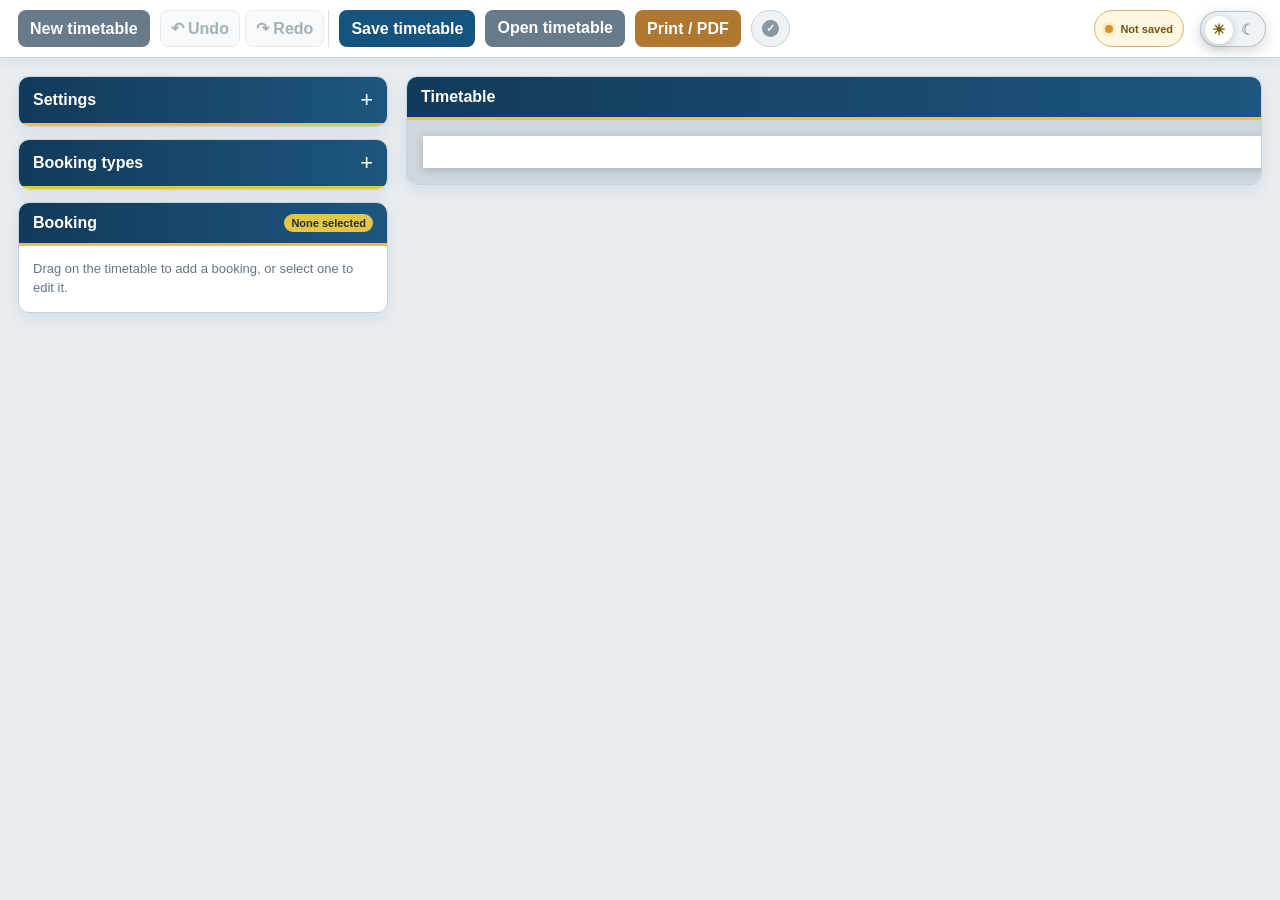
==== commit bbb89e8c: "Remove legacy startup screen and simplify app shell" ====
--- a/index.html
+++ b/index.html
@@ -1,5 +1,5 @@
 <!DOCTYPE html>
-<html lang="en" data-app-version="2.0">
+<html lang="en" data-app-version="2.1">
 <head>
 <meta charset="UTF-8" />
 <meta name="viewport" content="width=device-width, initial-scale=1.0" />
@@ -10,630 +10,17 @@
   if (savedTheme === 'dark') document.documentElement.dataset.theme = 'dark';
 } catch (_) {}
 </script>
-<style>
-:root {
-  --navy:#163a5f;
-  --blue:#2e6f9e;
-  --light-blue:#dcebf5;
-  --yellow:#e5c547;
-  --paper:#ffffff;
-  --ink:#17212b;
-  --muted:#667583;
-  --line:#b9c4ce;
-  --panel:#f3f6f8;
-  --danger:#a63b3b;
-}
-*{box-sizing:border-box}
-body{margin:0;font-family:Arial,Helvetica,sans-serif;background:#e9eef2;color:var(--ink)}
-button,input,select{font:inherit}
-.app-header{background:var(--navy);color:white;padding:18px 24px;border-bottom:6px solid var(--yellow)}
-.app-header h1{margin:0;font-size:25px;letter-spacing:.2px}
-.app-header p{margin:5px 0 0;color:#dce7ef;font-size:14px}
-.toolbar{display:flex;flex-wrap:wrap;gap:10px;padding:14px 20px;background:white;border-bottom:1px solid #ccd5dc;position:sticky;top:0;z-index:10}
-button,.file-label{border:0;border-radius:4px;background:var(--blue);color:white;padding:9px 13px;cursor:pointer;font-weight:700}
-button.secondary,.file-label.secondary{background:#687b8a}
-button.warning{background:#af7730}
-button.danger{background:var(--danger)}
-button:disabled{opacity:.55;cursor:not-allowed}
-.file-label input{display:none}
-.main{display:grid;grid-template-columns:350px minmax(0,1fr);gap:18px;padding:18px;align-items:start}
-.panel{background:white;border:1px solid #cbd4db;border-radius:6px;box-shadow:0 2px 8px rgba(25,45,65,.08);overflow:hidden}
-.panel-title{background:var(--navy);color:white;padding:11px 14px;font-size:16px;font-weight:700;border-bottom:4px solid var(--yellow)}
-.panel-body{padding:14px}
-.editor-stack{display:grid;gap:12px}
-.collapsible{background:white;border:1px solid #cbd4db;border-radius:6px;box-shadow:0 2px 8px rgba(25,45,65,.08);overflow:hidden}
-.collapsible summary{list-style:none;background:var(--navy);color:white;padding:12px 14px;font-size:16px;font-weight:700;border-bottom:4px solid var(--yellow);cursor:pointer;display:flex;align-items:center;justify-content:space-between;user-select:none}
-.collapsible summary::-webkit-details-marker{display:none}
-.collapsible summary::after{content:'+';font-size:22px;line-height:1;font-weight:400}
-.collapsible[open] summary::after{content:'−'}
-.collapsible[open] summary{border-bottom-color:var(--yellow)}
-.collapsible-body{padding:14px}
-.field{margin-bottom:12px}
-.field label{display:block;font-size:13px;font-weight:700;margin-bottom:5px;color:#30414f}
-.field input,.field select{width:100%;padding:8px;border:1px solid #aebbc5;border-radius:4px;background:white}
-.inline-fields{display:grid;grid-template-columns:1fr 1fr;gap:10px}
-.settings-subheading{margin:16px 0 9px;padding-bottom:5px;border-bottom:1px solid #ccd5dc;color:var(--navy);font-size:13px;text-transform:uppercase;letter-spacing:.35px}
-.hours-grid{display:grid;gap:7px}
-.hours-row{display:grid;grid-template-columns:88px 1fr 1fr;gap:8px;align-items:end;padding:7px;background:#f4f7f9;border:1px solid #d4dde3;border-radius:4px}
-.hours-day{font-size:12px;font-weight:800;color:#30414f;align-self:center}
-.hours-row .field{margin:0}
-.hours-row .field label{font-size:10px;margin-bottom:3px;color:#667583}
-.settings-warning{font-size:12px;line-height:1.4;color:#704d00;background:#fff4cf;border-left:4px solid var(--yellow);padding:8px;margin-top:9px;display:none}
-.color-field{display:grid;grid-template-columns:54px 1fr;gap:9px;align-items:center}
-.color-field input[type=color]{width:54px;height:40px;padding:3px;cursor:pointer}
-.session-types-list{display:grid;gap:8px;margin-top:12px}
-.session-type-row{display:grid;grid-template-columns:22px minmax(0,1fr) auto;gap:8px;align-items:center;border:1px solid #ccd6dd;background:#f7f9fa;border-radius:5px;padding:8px}
-.session-type-swatch{width:22px;height:22px;border-radius:4px;border:1px solid rgba(0,0,0,.28)}
-.session-type-copy strong{display:block;font-size:13px}
-.session-type-copy small{display:block;color:var(--muted);margin-top:2px}
-.session-type-actions{display:flex;gap:5px}.session-type-actions button{padding:5px 7px;font-size:11px}
-.lane-picker{display:grid;grid-template-columns:repeat(3,1fr);gap:7px;margin-top:6px}
-.pool-area-note{font-size:12px;color:var(--muted);margin-top:6px;line-height:1.4}
-.bottom-time-header{border-top:2px solid var(--navy)}
-.lane-check{display:flex;align-items:center;gap:6px;background:#eef3f6;padding:7px;border:1px solid #c9d3da;border-radius:4px;font-size:13px}
-.lane-check input{width:auto}
-.form-actions{display:flex;gap:8px;flex-wrap:wrap;margin-top:14px}
-.help{font-size:12px;line-height:1.4;color:var(--muted);background:#f2f5f7;border-left:4px solid var(--yellow);padding:9px;margin-top:12px}
-.bookings-list{max-height:310px;overflow:auto;border-top:1px solid #d5dde3;margin-top:14px;padding-top:10px}
-.booking-row{border:1px solid #cdd6dc;border-left:5px solid var(--blue);border-radius:4px;padding:8px;margin-bottom:8px;background:#fbfcfd}
-.booking-row strong{display:block;font-size:13px}
-.booking-row small{color:#5f6d78}
-.booking-row-actions{margin-top:7px;display:flex;gap:6px}
-.booking-row-actions button{padding:5px 8px;font-size:12px}
-.preview-panel{min-width:0}
-.preview-wrap{overflow:auto;background:#cfd7dd;padding:16px}
-.sheet{background:var(--paper);min-width:1050px;padding:18px 18px 14px;box-shadow:0 2px 10px rgba(0,0,0,.18)}
-.sheet-heading{display:flex;justify-content:space-between;align-items:flex-end;margin-bottom:9px;border-bottom:3px solid var(--navy);padding-bottom:8px}
-.sheet-heading h2{margin:0;color:var(--navy);font-size:25px;text-transform:uppercase;letter-spacing:.4px}
-.sheet-heading .subtitle{font-weight:700;color:#4f5f6b;text-align:right}
-.legend{display:flex;gap:8px;flex-wrap:wrap;margin:8px 0 11px}
-.legend-item{display:flex;align-items:center;gap:5px;font-size:11px;font-weight:700}
-.legend-swatch{width:17px;height:12px;border:1px solid rgba(0,0,0,.25)}
-.timetable{position:relative;border:2px solid var(--navy);background:white}
-.time-header,.day-row{display:grid;grid-template-columns:var(--day-column-width,92px) minmax(0,1fr)}
-.corner,.day-label{border-right:2px solid var(--navy)}
-.corner{background:var(--navy);color:white;padding:8px 6px;font-size:12px;font-weight:700}
-.time-track{position:relative;height:34px;background:#edf3f7;border-bottom:2px solid var(--navy);overflow:hidden}
-.time-label{position:absolute;top:0;z-index:3;height:100%;font-size:10px;padding:4px 3px 0;color:#324553;white-space:nowrap;pointer-events:none}
-.time-label.start{left:0;text-align:left}
-.time-label.end{left:auto;right:0;text-align:right}
-.slot-line{position:absolute;top:0;bottom:0;width:0;border-left:1px dashed rgba(96,116,132,.25);pointer-events:none;z-index:0}
-.slot-line.major{border-left-style:solid;border-left-color:rgba(61,84,102,.42)}
-.time-track .slot-line{border-left-style:solid;border-left-color:rgba(87,108,124,.34);z-index:1}
-.day-row{min-height:74px;border-bottom:1px solid var(--navy)}
-.day-row:last-child{border-bottom:0}
-.day-label{background:#e9f0f5;padding:8px 7px;display:flex;flex-direction:column;justify-content:center;font-weight:800;color:var(--navy);font-size:13px}
-.day-label small{font-size:9px;color:#566775;margin-top:4px;font-weight:700}
-.day-track{position:relative;min-height:74px;background:white;overflow:hidden}
-.day-track.closed{background:#d9dde0}
-.closed-message{position:absolute;inset:0;display:flex;align-items:center;justify-content:center;font-weight:800;color:#5d6870;letter-spacing:1px;text-transform:uppercase}
-.booking-block{position:absolute;border:1px solid rgba(0,0,0,.35);display:flex;align-items:center;justify-content:center;text-align:center;font-weight:800;font-size:10px;line-height:1.1;padding:2px;min-width:2px;cursor:grab;user-select:none;touch-action:none;z-index:2}
-.booking-block:active{cursor:grabbing}
-.booking-block.selected{outline:3px solid var(--navy);outline-offset:1px;z-index:8;overflow:visible}
-.booking-content{position:relative;z-index:3;pointer-events:none;overflow:hidden;width:100%}.booking-block.selected .booking-content{padding-right:26px}
-.booking-grid-line{position:absolute;top:0;bottom:0;width:0;border-left:1px dashed rgba(20,49,72,.18);pointer-events:none;z-index:2}
-.booking-grid-line.major{border-left-style:solid;border-left-color:rgba(20,49,72,.3)}
-.drag-handle{position:absolute;z-index:10;background:var(--navy);border:2px solid white;box-shadow:0 1px 3px rgba(0,0,0,.35)}
-.drag-handle.left,.drag-handle.right{top:50%;width:11px;height:28px;transform:translateY(-50%);cursor:ew-resize;border-radius:5px}
-.drag-handle.left{left:-6px}.drag-handle.right{right:-6px}
-.drag-handle.top,.drag-handle.bottom{left:50%;width:30px;height:9px;transform:translateX(-50%);cursor:ns-resize;border-radius:5px}
-.drag-handle.top{top:-5px}.drag-handle.bottom{bottom:-5px}
-.nudge-arrow{position:absolute;top:50%;transform:translateY(-50%);width:25px;height:25px;padding:0;border-radius:50%;background:white;color:var(--navy);border:2px solid var(--navy);display:flex;align-items:center;justify-content:center;font-size:16px;line-height:1;z-index:12}
-.nudge-arrow.prev{left:-34px}.nudge-arrow.next{right:-34px}
-.booking-delete-btn{position:absolute;top:3px;right:3px;width:24px;height:24px;padding:0;border-radius:50%;background:#fff;color:#a11f2b;border:2px solid #a11f2b;display:flex;align-items:center;justify-content:center;z-index:14;box-shadow:0 2px 6px rgba(0,0,0,.28)}
-.booking-delete-btn:hover{background:#a11f2b;color:#fff}
-.booking-delete-btn svg{width:13px;height:13px;pointer-events:none}
-.confirm-overlay{position:fixed;inset:0;background:rgba(18,32,45,.58);display:none;align-items:center;justify-content:center;padding:18px;z-index:1000}
-.confirm-overlay.open{display:flex}
-.confirm-dialog{width:min(420px,100%);background:#fff;border-radius:10px;border:1px solid #c8d2d9;box-shadow:0 18px 50px rgba(0,0,0,.28);padding:20px}
-.confirm-dialog h3{margin:0 0 8px;color:var(--navy);font-size:19px}
-.confirm-dialog p{margin:0;color:#4e5f6b;line-height:1.45}
-.confirm-actions{display:flex;justify-content:flex-end;gap:9px;margin-top:18px}
-.confirm-actions button{min-width:96px}
-
-.day-track.dragging{outline:2px solid var(--yellow);outline-offset:-2px}
-.selection-panel{background:white;border:1px solid #cbd4db;border-radius:6px;box-shadow:0 2px 8px rgba(25,45,65,.08);overflow:hidden}
-.selection-panel .panel-title{display:flex;justify-content:space-between;align-items:center}
-.selection-badge{font-size:11px;background:var(--yellow);color:#23313b;padding:3px 7px;border-radius:10px}
-.selection-empty{color:var(--muted);font-size:13px;line-height:1.45}
-.adjust-grid{display:grid;grid-template-columns:1fr 1fr;gap:9px}
-.adjust-row{display:grid;grid-template-columns:38px 1fr 38px;gap:6px;align-items:center}
-.adjust-row button{padding:7px 4px}
-.adjust-value{text-align:center;border:1px solid #b7c3cc;background:#f5f7f8;border-radius:4px;padding:7px;font-weight:700;font-size:13px}
-.interaction-help{font-size:12px;color:var(--muted);line-height:1.45;margin-top:10px}
-.print-footer{margin-top:12px;border-top:3px solid var(--navy);padding-top:9px;display:grid;grid-template-columns:minmax(0,1.5fr) minmax(220px,.8fr) auto;gap:14px;align-items:center;color:#263948}
-.policy-block{font-size:10px;line-height:1.35}
-.policy-block strong{display:block;color:var(--navy);font-size:11px;text-transform:uppercase;margin-bottom:2px}
-.address-block{font-size:10px;line-height:1.4;border-left:1px solid #aebbc5;padding-left:12px}
-.address-block strong{display:block;color:var(--navy);font-size:11px;margin-bottom:2px}
-.fslt-logo{display:flex;align-items:center;min-width:175px;justify-content:flex-end}
-.fslt-logo img{display:block;max-width:190px;width:190px;height:auto;object-fit:contain}
-@media print{
-  .booking-block.selected{outline:none!important;outline-offset:0!important}.booking-block.selected .booking-content{padding-right:0!important}.drag-handle,.nudge-arrow,.booking-delete-btn{display:none!important}
-.fslt-logo img{max-width:44mm;width:44mm}}
-.footer-field textarea{width:100%;min-height:72px;padding:8px;border:1px solid #aebbc5;border-radius:4px;background:white;font:inherit;resize:vertical}
-@media(max-width:600px){.print-footer{grid-template-columns:1fr}.address-block{border-left:0;border-top:1px solid #ccd5dc;padding:8px 0 0}.fslt-logo{justify-content:flex-start}}
-@media(max-width:600px){.main{padding:10px;gap:10px}.toolbar{padding:10px}.app-header{padding:14px}.panel-body,.collapsible-body{padding:11px}.lane-picker{grid-template-columns:repeat(2,1fr)}.hours-row{grid-template-columns:70px 1fr 1fr;gap:6px;padding:6px}.nudge-arrow.prev{left:-29px}.nudge-arrow.next{right:-29px}}
-.booking-block .lanes{display:block;font-size:8px;font-weight:700;margin-top:2px;opacity:.82}
-.empty-note{padding:30px;text-align:center;color:#71808c}
-.status{font-size:12px;color:#536571;margin-left:auto;align-self:center}
-@media(max-width:950px){.main{grid-template-columns:1fr}.toolbar{position:static}.sheet{min-width:980px}}
-@media print{
-  @page{size:A4 landscape;margin:8mm}
-  body{background:white}
-  .app-header,.toolbar,.editor-panel{display:none!important}
-  .main{display:block;padding:0}
-  .panel{border:0;box-shadow:none}
-  .panel-title{display:none}
-  .preview-wrap{padding:0;overflow:visible;background:white}
-  .sheet{box-shadow:none;min-width:0;width:100%;padding:0}
-  .sheet-heading h2{font-size:20px}
-  .timetable{width:100%}
-  .timetable{--day-column-width:72px}
-  .day-row{min-height:60px}
-  .day-track{min-height:60px}
-  .booking-block{font-size:8px}
-  *{-webkit-print-color-adjust:exact;print-color-adjust:exact}
-  .slot-line{border-left-width:.2mm}
-  .print-footer{break-inside:avoid;margin-top:3mm;padding-top:2mm;grid-template-columns:1.55fr .9fr auto;gap:4mm}
-  .policy-block,.address-block{font-size:7.5pt}.policy-block strong,.address-block strong{font-size:8pt}
-}
-
-/* Timetable Creator application shell */
-:root{
-  --navy:#123a5a;
-  --blue:#236a9b;
-  --blue-strong:#15547f;
-  --yellow:#e4c545;
-  --surface:#ffffff;
-  --surface-soft:#f5f8fa;
-  --app-bg:#e7edf1;
-  --shadow-lg:0 24px 70px rgba(15,40,61,.22);
-}
-body{background:var(--app-bg)}
-body.startup-mode{overflow:hidden}
-body.startup-mode>.app-header,
-body.startup-mode>.toolbar,
-body.startup-mode>.main{display:none!important}
-.start-screen{position:fixed;inset:0;z-index:1800;display:none;align-items:center;justify-content:center;padding:28px;background:
-  radial-gradient(circle at 12% 10%,rgba(228,197,69,.24),transparent 26%),
-  radial-gradient(circle at 88% 85%,rgba(65,135,181,.24),transparent 34%),
-  linear-gradient(145deg,#0e2f4b 0%,#174e74 52%,#0c293f 100%)}
-body.startup-mode .start-screen{display:flex}
-.start-card{width:min(880px,100%);background:rgba(255,255,255,.97);border:1px solid rgba(255,255,255,.54);border-radius:24px;box-shadow:var(--shadow-lg);overflow:hidden}
-.start-card-top{padding:42px 46px 30px;border-bottom:1px solid #dce5eb;background:linear-gradient(135deg,#fff 0%,#f3f8fb 100%)}
-.brand-lockup{display:flex;gap:15px;align-items:center;margin-bottom:30px}
-.brand-mark{width:48px;height:48px;border-radius:14px;background:var(--navy);position:relative;box-shadow:inset 0 -5px 0 var(--yellow)}
-.brand-mark::before,.brand-mark::after{content:'';position:absolute;left:11px;right:11px;height:5px;border-radius:5px;background:white}
-.brand-mark::before{top:13px}.brand-mark::after{top:24px}
-.brand-copy strong{display:block;color:var(--navy);font-size:19px;letter-spacing:.2px}.brand-copy span{font-size:12px;color:#667783;text-transform:uppercase;letter-spacing:1.2px;font-weight:800}
-.start-card h1{margin:0;color:var(--navy);font-size:clamp(32px,5vw,52px);line-height:1.03;letter-spacing:-1.2px}.start-card h1 em{font-style:normal;color:var(--blue)}
-.start-card-top>p{margin:16px 0 0;max-width:640px;color:#5a6b77;font-size:17px;line-height:1.55}
-.start-actions{display:grid;grid-template-columns:1fr 1fr;gap:18px;padding:28px 46px 42px}
-.start-action{min-height:156px;border:1px solid #cbd8e1;border-radius:16px;background:white;color:var(--ink);padding:24px;text-align:left;display:flex;flex-direction:column;align-items:flex-start;justify-content:space-between;box-shadow:0 8px 24px rgba(30,64,88,.07);transition:transform .16s ease,box-shadow .16s ease,border-color .16s ease}
-.start-action:hover{transform:translateY(-3px);box-shadow:0 16px 34px rgba(30,64,88,.13);border-color:#8db3cc}.start-action.primary{background:var(--navy);color:white;border-color:var(--navy)}
-.start-action-icon{width:42px;height:42px;border-radius:12px;display:grid;place-items:center;background:#e8f1f7;color:var(--blue);font-size:25px;font-weight:400}.start-action.primary .start-action-icon{background:rgba(255,255,255,.14);color:var(--yellow)}
-.start-action strong{font-size:19px;display:block;margin-top:20px}.start-action small{display:block;margin-top:6px;line-height:1.4;color:#657783}.start-action.primary small{color:#d8e6ef}
-.start-file{padding:0;cursor:pointer}.start-file input{display:none}.start-file-inner{padding:24px;width:100%;height:100%;display:flex;flex-direction:column;align-items:flex-start;justify-content:space-between}
-.version-note{padding:0 46px 24px;color:#83919b;font-size:11px;text-align:right}
-.app-header{padding:15px 22px;display:flex;align-items:center;gap:14px;border-bottom:4px solid var(--yellow);box-shadow:0 4px 18px rgba(12,35,52,.15)}
-.app-header .brand-mark{width:38px;height:38px;border-radius:10px;flex:none}.app-header .brand-mark::before,.app-header .brand-mark::after{left:9px;right:9px;height:4px}.app-header .brand-mark::before{top:10px}.app-header .brand-mark::after{top:19px}
-.app-heading{min-width:0}.app-heading h1{font-size:20px;white-space:nowrap;overflow:hidden;text-overflow:ellipsis}.app-heading p{margin-top:2px;font-size:12px}
-.header-project{margin-left:auto;text-align:right;min-width:0}.header-project strong{display:block;font-size:14px;white-space:nowrap;overflow:hidden;text-overflow:ellipsis;max-width:330px}.header-project span{font-size:11px;color:#cddde8}
-.toolbar{top:0;padding:10px 18px;box-shadow:0 3px 12px rgba(25,45,65,.07)}
-.toolbar button,.toolbar .file-label{border-radius:8px;padding:9px 12px}.toolbar .home-button{background:#253f53}.toolbar .save-button{background:var(--blue-strong)}
-.project-chip{display:flex;align-items:center;gap:7px;background:#edf4f8;border:1px solid #cbd9e2;color:#315166;border-radius:999px;padding:7px 11px;font-size:12px;font-weight:800}.project-chip::before{content:'';width:8px;height:8px;border-radius:50%;background:#3a9a65}
-.main{grid-template-columns:370px minmax(0,1fr);max-width:1700px;margin:0 auto;width:100%}
-.panel,.collapsible,.selection-panel{border-radius:11px;border-color:#c8d4dc;box-shadow:0 6px 18px rgba(25,45,65,.07)}
-.panel-title,.collapsible summary{background:linear-gradient(90deg,var(--navy),#1d567e);border-bottom-width:3px}
-.auto-range-card{display:flex;justify-content:space-between;align-items:center;gap:12px;margin:14px 0;padding:11px 12px;border:1px solid #c8dae5;border-radius:8px;background:#eef6fa}.auto-range-card strong{display:block;color:var(--navy);font-size:12px}.auto-range-card span{font-size:12px;color:#567080}.auto-range-value{font-size:13px!important;font-weight:900!important;color:var(--blue)!important;white-space:nowrap}
-.settings-warning{display:none!important}
-.wizard-overlay{position:fixed;inset:0;z-index:1900;display:none;align-items:center;justify-content:center;padding:24px;background:rgba(8,26,39,.72);backdrop-filter:blur(6px)}
-.wizard-overlay.open{display:flex}.wizard-card{width:min(920px,100%);max-height:calc(100vh - 48px);display:flex;flex-direction:column;background:white;border-radius:20px;box-shadow:var(--shadow-lg);overflow:hidden}
-.wizard-header{display:flex;align-items:center;gap:15px;padding:22px 26px;border-bottom:1px solid #d8e2e8;background:#f8fafb}.wizard-header .brand-mark{width:38px;height:38px;border-radius:10px}.wizard-heading{min-width:0}.wizard-heading h2{margin:0;color:var(--navy);font-size:20px}.wizard-heading p{margin:3px 0 0;color:#667783;font-size:12px}.wizard-progress{margin-left:auto;display:flex;gap:7px}.wizard-dot{width:28px;height:6px;border-radius:8px;background:#d8e1e7}.wizard-dot.active{background:var(--blue)}.wizard-dot.complete{background:var(--yellow)}
-.wizard-body{padding:26px;overflow:auto}.wizard-step{display:none}.wizard-step.active{display:block}.wizard-step h3{margin:0 0 6px;color:var(--navy);font-size:23px}.wizard-step>.step-copy{margin:0 0 22px;color:#667783;line-height:1.5}
-.wizard-fields{display:grid;grid-template-columns:1fr 1fr;gap:14px}.wizard-fields .field{margin:0}.wizard-fields .full{grid-column:1/-1}
-.centre-grid{display:grid;grid-template-columns:repeat(3,minmax(0,1fr));gap:10px}.centre-option{border:1px solid #cbd7df;background:white;color:var(--ink);border-radius:11px;padding:14px;text-align:left;min-height:88px}.centre-option:hover{border-color:#77a8c7}.centre-option.selected{border-color:var(--blue);outline:2px solid rgba(35,106,155,.2);background:#eef6fb}.centre-option strong{display:block;font-size:13px;color:var(--navy)}.centre-option small{display:block;margin-top:5px;color:#697b87;font-weight:400;line-height:1.35}
-.wizard-hours{display:grid;grid-template-columns:1fr 1fr;gap:9px}.wizard-hours-row{display:grid;grid-template-columns:100px 1fr 1fr;gap:8px;align-items:end;padding:9px;border:1px solid #d5dfe5;border-radius:9px;background:#f7f9fa}.wizard-hours-row strong{align-self:center;font-size:12px;color:#30414f}.wizard-hours-row label{font-size:10px;font-weight:800;color:#677985}.wizard-hours-row input{width:100%;padding:7px;border:1px solid #b5c3cc;border-radius:5px;background:white}
-.wizard-footer{display:flex;align-items:center;justify-content:space-between;gap:10px;padding:17px 26px;border-top:1px solid #d8e2e8;background:#f8fafb}.wizard-footer-copy{font-size:11px;color:#71818c}.wizard-footer-actions{display:flex;gap:9px;margin-left:auto}.wizard-footer button{border-radius:8px;min-width:100px}
-.import-notice{display:none;margin:0 18px 14px;padding:10px 13px;border:1px solid #ead27a;border-left:5px solid var(--yellow);border-radius:7px;background:#fff8df;color:#65531d;font-size:12px;line-height:1.4}.import-notice.show{display:block}
-.fslt-wordmark{min-width:178px;text-align:right;font-weight:900;color:var(--navy);line-height:.92;text-transform:lowercase;font-size:15px;letter-spacing:-.5px}.fslt-wordmark span{display:block;color:#3b7197}.fslt-wordmark small{display:block;color:#6d7d88;font-size:7px;letter-spacing:.5px;text-transform:uppercase;margin-top:4px}
-@media(max-width:760px){.start-card-top{padding:30px 24px 22px}.start-actions{grid-template-columns:1fr;padding:20px 24px 30px}.version-note{padding:0 24px 18px}.centre-grid{grid-template-columns:1fr 1fr}.wizard-fields,.wizard-hours{grid-template-columns:1fr}.header-project{display:none}.project-chip{display:none}}
-@media(max-width:480px){.start-screen{padding:12px}.start-card{border-radius:17px}.centre-grid{grid-template-columns:1fr}.wizard-overlay{padding:8px}.wizard-card{max-height:calc(100vh - 16px);border-radius:13px}.wizard-body{padding:18px}.wizard-hours-row{grid-template-columns:82px 1fr 1fr}.wizard-footer-copy{display:none}}
-@media print{.start-screen,.wizard-overlay,.import-notice{display:none!important}.fslt-wordmark{min-width:40mm;font-size:11pt}.fslt-wordmark small{font-size:5pt}}
-
-
-/* Workspace simplification and drag-to-create bookings */
-body:not(.startup-mode) > .app-header{display:none!important}
-#homeBtn{display:none!important}
-#bookingPanel{display:none!important}
-body:not(.startup-mode) > .toolbar{top:0}
-#status{display:none!important}
-.day-track.booking-create-zone{cursor:crosshair}
-.booking-draft{
-  position:absolute;
-  z-index:25;
-  border:2px dashed var(--navy);
-  background:rgba(46,111,158,.25);
-  color:var(--navy);
-  display:flex;
-  align-items:center;
-  justify-content:center;
-  text-align:center;
-  font-size:10px;
-  font-weight:900;
-  line-height:1.15;
-  padding:3px;
-  pointer-events:none;
-  box-shadow:inset 0 0 0 1px rgba(255,255,255,.7);
-}
-.drag-create-help{
-  margin:0 0 12px;
-  padding:10px 11px;
-  border:1px solid #c8dae5;
-  border-left:4px solid var(--yellow);
-  border-radius:6px;
-  background:#eef6fa;
-  color:#486272;
-  font-size:12px;
-  line-height:1.45;
-}
-.drag-create-help strong{color:var(--navy)}
-
-.booking-copy-preview{
-  position:absolute;
-  z-index:30;
-  border:2px dashed var(--navy);
-  display:flex;
-  align-items:center;
-  justify-content:center;
-  text-align:center;
-  font-size:10px;
-  font-weight:900;
-  line-height:1.15;
-  padding:3px;
-  pointer-events:none;
-  opacity:.78;
-  box-shadow:0 3px 10px rgba(22,58,95,.22),inset 0 0 0 1px rgba(255,255,255,.72);
-}
-.booking-copy-preview.invalid{
-  background:rgba(166,59,59,.18)!important;
-  border-color:var(--danger);
-  color:var(--danger)!important;
-}
-body.copy-booking-mode .day-track{cursor:copy!important}
-body.copy-booking-mode::after{
-  content:'Click to place the copied booking · Esc to cancel';
-  position:fixed;
-  left:50%;
-  bottom:18px;
-  transform:translateX(-50%);
-  z-index:1200;
-  padding:10px 14px;
-  border-radius:999px;
-  background:#163a5f;
-  color:#fff;
-  box-shadow:0 7px 24px rgba(14,37,58,.28);
-  font-size:12px;
-  font-weight:800;
-  white-space:nowrap;
-  pointer-events:none;
-}
-@media(max-width:600px){body.copy-booking-mode::after{max-width:calc(100vw - 24px);white-space:normal;text-align:center}}
-@media print{.booking-copy-preview{display:none!important}body.copy-booking-mode::after{display:none!important}}
-
-.quick-type-bar{
-  display:flex;
-  align-items:center;
-  gap:14px;
-  padding:11px 13px;
-  border-bottom:1px solid #d5e0e6;
-  background:linear-gradient(90deg,#fff9e5,#f3f8fb);
-  box-shadow:inset 0 -1px 0 rgba(22,58,95,.05);
-}
-.quick-type-bar[hidden]{display:none!important}
-.quick-type-copy{min-width:180px;max-width:250px}
-.quick-type-copy strong{display:block;color:var(--navy);font-size:13px}
-.quick-type-copy span{display:block;margin-top:2px;color:#647681;font-size:10px;line-height:1.35}
-.quick-type-actions{display:flex;align-items:center;gap:7px;flex:1;flex-wrap:wrap;padding:2px 1px}
-.quick-type-button{
-  flex:none;
-  display:inline-flex;
-  align-items:center;
-  gap:7px;
-  min-height:34px;
-  border:1px solid #bdcbd4;
-  border-radius:999px;
-  padding:7px 11px;
-  background:#fff;
-  color:#294455;
-  box-shadow:0 2px 5px rgba(28,61,84,.06);
-  font-size:11px;
-  white-space:nowrap;
-}
-.quick-type-button:hover{border-color:var(--blue);background:#eef6fb;color:var(--navy)}
-.quick-type-swatch{width:12px;height:12px;border-radius:50%;border:1px solid rgba(0,0,0,.22);flex:none}
-.quick-type-button.custom{border-style:dashed}
-.quick-type-button.undo{color:var(--danger);border-color:#d9aaaa;background:#fffafa}
-.quick-type-button.undo:hover{background:#fbeaea;border-color:var(--danger)}
-@media(max-width:760px){
-  .quick-type-bar{align-items:flex-start;flex-direction:column;gap:8px}
-  .quick-type-copy{min-width:0;max-width:none}
-  .quick-type-actions{width:100%;flex-wrap:nowrap;overflow-x:auto;scrollbar-width:thin}
-}
-@media print{.quick-type-bar{display:none!important}.booking-draft{display:none!important}}
-
-
-
-/* Professional editor interactions */
-.history-controls{display:flex;gap:5px;padding-right:4px;border-right:1px solid #d8e1e7}
-.toolbar .tool-button{background:#edf3f6;color:#294455;border:1px solid #c6d3dc;padding:8px 10px;box-shadow:none}
-.toolbar .tool-button:hover:not(:disabled){background:#dfeaf0;color:var(--navy)}
-.toolbar .tool-button:disabled{opacity:.42}
-.file-state,.overlap-state{display:inline-flex;align-items:center;gap:7px;min-height:31px;border-radius:999px;padding:6px 10px;font-size:11px;font-weight:800;white-space:nowrap}
-.file-state{margin-left:auto;border:1px solid #d5b56d;background:#fff7df;color:#735414}
-.file-state.saved{border-color:#9bc6aa;background:#edf8f1;color:#28613c}
-.file-state-dot{width:8px;height:8px;border-radius:50%;background:#d69420;box-shadow:0 0 0 3px rgba(214,148,32,.13)}
-.file-state.saved .file-state-dot{background:#3b9361;box-shadow:0 0 0 3px rgba(59,147,97,.13)}
-.overlap-state{border:1px solid #c7d0d6;background:#eef2f4;color:#5c6b75}
-.overlap-state::before{content:'✓';display:grid;place-items:center;width:17px;height:17px;border-radius:50%;background:#8998a2;color:white;font-size:11px}
-.overlap-state.has-overlaps{border-color:#e0ae79;background:#fff1e3;color:#8a4919}
-.overlap-state.has-overlaps::before{content:'!';background:#d97829}
-.floating-menu{position:fixed!important;z-index:1600;width:min(310px,calc(100vw - 24px));max-height:min(520px,calc(100vh - 24px));overflow:auto;border:1px solid #b9c8d2;border-radius:12px;background:#fff;box-shadow:0 18px 48px rgba(13,37,55,.25);padding:8px}
-.quick-type-bar{display:block;left:12px;top:12px;background:#fff;border-bottom:0;transform-origin:top left;animation:menu-pop .12s ease-out}
-.quick-type-bar[hidden],.booking-context-menu[hidden]{display:none!important}
-@keyframes menu-pop{from{opacity:0;transform:scale(.96)}to{opacity:1;transform:scale(1)}}
-.floating-menu-heading{padding:7px 8px 9px;border-bottom:1px solid #e0e7eb;margin-bottom:5px}
-.floating-menu-heading strong{display:block;color:var(--navy);font-size:13px}
-.floating-menu-heading span{display:block;color:#6b7d88;font-size:10px;line-height:1.35;margin-top:2px}
-.quick-type-actions{display:grid;grid-template-columns:1fr;gap:3px;padding:0}
-.quick-type-button,.context-menu-item{width:100%;min-height:36px;justify-content:flex-start;border:0;border-radius:7px;padding:8px 9px;background:white;color:#294455;box-shadow:none;font-size:12px;text-align:left}
-.quick-type-button:hover,.context-menu-item:hover{background:#eaf3f8;color:var(--navy)}
-.quick-type-button.custom{border:0}
-.quick-type-button.undo{border:0;background:white;color:var(--danger)}
-.quick-type-button.undo:hover{background:#fbeaea}
-.booking-context-menu{left:12px;top:12px}
-.context-menu-title{padding:7px 8px 8px;color:#667985;font-size:10px;font-weight:800;text-transform:uppercase;letter-spacing:.5px;white-space:nowrap;overflow:hidden;text-overflow:ellipsis}
-.context-menu-divider{height:1px;background:#e1e7eb;margin:5px 3px}
-.context-menu-item{display:flex;align-items:center;gap:9px}
-.context-menu-item.danger{color:var(--danger)}
-.context-menu-item .menu-icon{width:18px;text-align:center;font-size:14px;flex:none}
-.context-menu-type{display:flex;align-items:center;gap:8px}
-.context-menu-swatch{width:11px;height:11px;border-radius:50%;border:1px solid rgba(0,0,0,.22);flex:none}
-.booking-block.multi-selected{outline:3px solid var(--yellow);outline-offset:1px;z-index:7}
-.booking-block.selected.multi-selected{outline-color:var(--navy);z-index:9}
-.booking-block.booking-conflict{box-shadow:inset 0 0 0 2px #e37a25,0 0 0 1px rgba(255,255,255,.7)}
-.booking-block.booking-conflict::after{content:'!';position:absolute;left:3px;top:3px;z-index:13;width:16px;height:16px;display:grid;place-items:center;border-radius:50%;background:#d96f1f;color:#fff;border:1px solid rgba(255,255,255,.85);font-size:10px;line-height:1;box-shadow:0 1px 3px rgba(0,0,0,.25);pointer-events:none}
-.booking-block.selected.booking-conflict .booking-content{padding-left:19px}
-.overlap-warning{margin:0 0 11px;padding:9px 10px;border:1px solid #edbd8c;border-left:4px solid #df7725;border-radius:6px;background:#fff3e8;color:#78441e;font-size:11px;line-height:1.4}
-.overlap-warning strong{display:block;margin-bottom:2px;color:#8b4316}
-.multi-selection-summary{margin-bottom:12px;padding:10px;border-radius:7px;background:#fff8dc;border:1px solid #e8d080;color:#5f531f;font-size:12px;line-height:1.4}
-.bulk-check{display:flex;align-items:center;gap:7px;font-size:12px;color:#4f606c;margin:8px 0}
-.bulk-check input{width:auto}
-.selection-panel .multi-help{margin-top:10px;font-size:11px;line-height:1.45;color:#6a7a85}
-body.context-menu-open .day-track{cursor:default}
-@media(max-width:980px){.file-state{margin-left:0}.toolbar{align-items:center}.history-controls{border-right:0}}
-@media(max-width:600px){.file-state,.overlap-state{width:100%;justify-content:center}.history-controls{width:100%}.history-controls button{flex:1}.floating-menu{width:min(330px,calc(100vw - 16px))}}
-@media print{.booking-context-menu,.floating-menu,.file-state,.overlap-state,.history-controls{display:none!important}.booking-block.multi-selected,.booking-block.booking-conflict{outline:none!important;box-shadow:none!important}.booking-block.booking-conflict::after{display:none!important}}
-
-
-
-/* Appearance switch: darkens the editor while preserving the printed sheet. */
-.theme-toggle{
-  position:fixed;
-  top:11px;
-  right:14px;
-  z-index:2200;
-  width:66px;
-  height:36px;
-  padding:3px;
-  border:1px solid rgba(25,49,66,.24);
-  border-radius:999px;
-  background:#eef3f6;
-  color:#365064;
-  box-shadow:0 4px 14px rgba(11,31,46,.18);
-  display:grid;
-  grid-template-columns:1fr 1fr;
-  align-items:center;
-  cursor:pointer;
-  transition:background .2s ease,border-color .2s ease,box-shadow .2s ease;
-}
-.theme-toggle:hover{box-shadow:0 7px 18px rgba(11,31,46,.24)}
-.theme-toggle:focus-visible{outline:3px solid rgba(228,197,69,.7);outline-offset:2px}
-.theme-toggle-icon{position:relative;z-index:2;display:grid;place-items:center;font-size:15px;line-height:1;pointer-events:none;transition:color .2s ease,opacity .2s ease}
-.theme-toggle-icon.sun{color:#7b5a00}.theme-toggle-icon.moon{color:#667b89;opacity:.58}
-.theme-toggle-thumb{position:absolute;left:4px;top:4px;width:28px;height:28px;border-radius:50%;background:#fff;box-shadow:0 2px 8px rgba(20,42,58,.24);transition:transform .22s ease,background .22s ease}
-html[data-theme="dark"] .theme-toggle{background:#1b2a35;border-color:#435967;color:#dce8ef}
-html[data-theme="dark"] .theme-toggle-thumb{transform:translateX(30px);background:#334958}
-html[data-theme="dark"] .theme-toggle-icon.sun{color:#93a5b1;opacity:.55}
-html[data-theme="dark"] .theme-toggle-icon.moon{color:#f3d76f;opacity:1}
-body:not(.startup-mode)>.toolbar{padding-right:96px}
-
-html[data-theme="dark"]{color-scheme:dark}
-html[data-theme="dark"] body{background:#0d141a;color:#e5edf3}
-html[data-theme="dark"] .toolbar{background:#121b22;border-bottom-color:#334550;box-shadow:0 3px 16px rgba(0,0,0,.32)}
-html[data-theme="dark"] .toolbar .tool-button{background:#1c2932;color:#dce7ee;border-color:#405460}
-html[data-theme="dark"] .toolbar .tool-button:hover:not(:disabled){background:#273843;color:#fff}
-html[data-theme="dark"] .toolbar .file-label.secondary,
-html[data-theme="dark"] button.secondary{background:#425562;color:#fff}
-html[data-theme="dark"] .main{background:transparent}
-html[data-theme="dark"] .panel,
-html[data-theme="dark"] .collapsible,
-html[data-theme="dark"] .selection-panel{background:#151f27;border-color:#354852;box-shadow:0 8px 24px rgba(0,0,0,.25)}
-html[data-theme="dark"] .panel-body,
-html[data-theme="dark"] .collapsible-body{background:#151f27}
-html[data-theme="dark"] .field label,
-html[data-theme="dark"] .hours-day,
-html[data-theme="dark"] .wizard-hours-row strong{color:#d8e3ea}
-html[data-theme="dark"] .field input,
-html[data-theme="dark"] .field select,
-html[data-theme="dark"] .footer-field textarea,
-html[data-theme="dark"] .wizard-hours-row input{background:#0d161d;color:#eef5f8;border-color:#40535e}
-html[data-theme="dark"] .field input::placeholder,
-html[data-theme="dark"] textarea::placeholder{color:#748997}
-html[data-theme="dark"] .settings-subheading{color:#9cc7e4;border-bottom-color:#374b57}
-html[data-theme="dark"] .help{background:#1c2932;color:#a9bac5;border-left-color:var(--yellow)}
-html[data-theme="dark"] .hours-row,
-html[data-theme="dark"] .session-type-row,
-html[data-theme="dark"] .booking-row,
-html[data-theme="dark"] .lane-check{background:#1a252e;border-color:#3a4e59;color:#dfe8ed}
-html[data-theme="dark"] .session-type-copy small,
-html[data-theme="dark"] .booking-row small,
-html[data-theme="dark"] .pool-area-note,
-html[data-theme="dark"] .selection-empty,
-html[data-theme="dark"] .interaction-help{color:#9eb0bb}
-html[data-theme="dark"] .auto-range-card{background:#172833;border-color:#385260}
-html[data-theme="dark"] .auto-range-card strong{color:#b8dcf2}
-html[data-theme="dark"] .auto-range-card span{color:#a6bac6}
-html[data-theme="dark"] .auto-range-value{color:#7fc3ed!important}
-html[data-theme="dark"] .preview-wrap{background:#080d11}
-html[data-theme="dark"] .sheet{background:#fff;color:#17212b;box-shadow:0 4px 22px rgba(0,0,0,.5)}
-html[data-theme="dark"] .file-state{background:#1b2831;border-color:#41545f;color:#cbd9e1}
-html[data-theme="dark"] .file-state.dirty{background:#33291b;border-color:#6e5a37;color:#f0d79c}
-html[data-theme="dark"] .file-state.saved{background:#173025;border-color:#365f4a;color:#b9dfca}
-html[data-theme="dark"] .overlap-state{background:#202b32;border-color:#455660;color:#bdc9cf}
-html[data-theme="dark"] .overlap-state::before{background:#6f7f89}
-html[data-theme="dark"] .overlap-state.has-overlaps{background:#3a2519;border-color:#86512e;color:#f0c49d}
-html[data-theme="dark"] .overlap-state.has-overlaps::before{background:#d97829}
-html[data-theme="dark"] .floating-menu,
-html[data-theme="dark"] .booking-context-menu{background:#15212a;border-color:#3b505c;box-shadow:0 16px 38px rgba(0,0,0,.5)}
-html[data-theme="dark"] .quick-type-button,
-html[data-theme="dark"] .context-menu-item{background:#15212a;color:#dce7ed}
-html[data-theme="dark"] .quick-type-button:hover,
-html[data-theme="dark"] .context-menu-item:hover{background:#243640;color:#fff}
-html[data-theme="dark"] .context-menu-title{color:#94a9b5}
-html[data-theme="dark"] .context-menu-divider{background:#344953}
-html[data-theme="dark"] .confirm-dialog{background:#17222b;border-color:#40545f}
-html[data-theme="dark"] .confirm-dialog h3{color:#b9ddf3}
-html[data-theme="dark"] .confirm-dialog p{color:#a9bac5}
-html[data-theme="dark"] .start-screen{background:
-  radial-gradient(circle at 12% 10%,rgba(228,197,69,.12),transparent 26%),
-  radial-gradient(circle at 88% 85%,rgba(65,135,181,.18),transparent 34%),
-  linear-gradient(145deg,#07121b 0%,#102b3d 52%,#07141e 100%)}
-html[data-theme="dark"] .start-card{background:#121c24;border-color:#304653}
-html[data-theme="dark"] .start-card-top{background:linear-gradient(135deg,#17232c 0%,#101920 100%);border-bottom-color:#31434e}
-html[data-theme="dark"] .brand-copy strong,
-html[data-theme="dark"] .start-card h1{color:#eef5f8}
-html[data-theme="dark"] .brand-copy span,
-html[data-theme="dark"] .start-card-top>p,
-html[data-theme="dark"] .version-note{color:#9db0bc}
-html[data-theme="dark"] .start-action{background:#18242d;color:#edf4f8;border-color:#3c515d;box-shadow:0 8px 24px rgba(0,0,0,.2)}
-html[data-theme="dark"] .start-action:hover{border-color:#6d9db8;box-shadow:0 16px 34px rgba(0,0,0,.34)}
-html[data-theme="dark"] .start-action.primary{background:#174b6c;border-color:#2d759e}
-html[data-theme="dark"] .start-action small{color:#9fb2be}
-html[data-theme="dark"] .wizard-card{background:#141f27}
-html[data-theme="dark"] .wizard-header,
-html[data-theme="dark"] .wizard-footer{background:#101920;border-color:#344751}
-html[data-theme="dark"] .wizard-heading h2,
-html[data-theme="dark"] .wizard-step h3{color:#c1e1f4}
-html[data-theme="dark"] .wizard-heading p,
-html[data-theme="dark"] .wizard-step>.step-copy,
-html[data-theme="dark"] .wizard-footer-copy{color:#9eb1bd}
-html[data-theme="dark"] .centre-option{background:#17232b;color:#e7eef2;border-color:#3b4f5a}
-html[data-theme="dark"] .centre-option:hover{border-color:#6ea2bf}
-html[data-theme="dark"] .centre-option.selected{background:#193447;border-color:#4a9ac7;outline-color:rgba(74,154,199,.28)}
-html[data-theme="dark"] .centre-option strong{color:#b9ddf3}
-html[data-theme="dark"] .centre-option small{color:#9fb0ba}
-html[data-theme="dark"] .wizard-hours-row{background:#18242d;border-color:#3a4d57}
-html[data-theme="dark"] .import-notice{background:#362f1b;color:#eadba6;border-color:#74612c}
-
-@media(max-width:600px){
-  .theme-toggle{top:8px;right:8px;transform:scale(.94);transform-origin:top right}
-  body:not(.startup-mode)>.toolbar{padding-right:82px}
-}
-@media print{
-  .theme-toggle{display:none!important}
-  html[data-theme="dark"],html[data-theme="dark"] body{color-scheme:light;background:#fff!important;color:#17212b!important}
-  html[data-theme="dark"] .sheet{background:#fff!important;color:#17212b!important;box-shadow:none!important}
-}
-
-
-/* Final print sheet: full-width, square-edged and safely inset from the paper edge. */
-.policy-copy{display:block}
-.policy-introduction,.policy-ratios{display:block}
-.policy-ratios{margin-top:4px}
-.policy-ratios b{color:var(--navy)}
-
-@media print{
-  @page{size:A4 landscape;margin:6mm 7mm}
-  html,body{width:auto!important;min-width:0!important;margin:0!important;padding:0!important;background:#fff!important}
-  .main,.preview-panel,.preview-wrap,.sheet{
-    width:100%!important;
-    max-width:none!important;
-    min-width:0!important;
-    margin:0!important;
-    padding:0!important;
-    border:0!important;
-    border-radius:0!important;
-    box-shadow:none!important;
-    overflow:visible!important;
-    background:#fff!important;
-  }
-  .panel,.preview-panel{border-radius:0!important;overflow:visible!important}
-  .timetable,.sheet-heading,.legend,.print-footer{width:100%!important;max-width:none!important;border-radius:0!important}
-  .print-footer{
-    box-sizing:border-box;
-    margin-top:3mm!important;
-    padding-top:2.5mm!important;
-    grid-template-columns:minmax(0,1.35fr) minmax(40mm,.72fr) 43mm!important;
-    column-gap:5mm!important;
-    align-items:start!important;
-  }
-  .policy-block{
-    min-width:0!important;
-    padding-right:1mm!important;
-    font-size:7.25pt!important;
-    line-height:1.42!important;
-  }
-  .policy-block strong{
-    margin-bottom:1mm!important;
-    font-size:8pt!important;
-    letter-spacing:.01em;
-  }
-  .policy-copy{max-width:118mm}
-  .policy-introduction,.policy-ratios{display:block!important}
-  .policy-ratios{margin-top:1.2mm!important}
-  .address-block{
-    min-width:0!important;
-    padding-left:4mm!important;
-    font-size:7.25pt!important;
-    line-height:1.42!important;
-    align-self:start!important;
-  }
-  .address-block strong{font-size:8pt!important;margin-bottom:1mm!important}
-  .fslt-logo{min-width:0!important;width:43mm!important;justify-content:flex-end!important;align-self:start!important}
-  .fslt-logo img{display:block!important;width:42mm!important;max-width:42mm!important;height:auto!important}
-}
-
-</style>
+<link rel="stylesheet" href="css/app.css" />
+<link rel="stylesheet" href="css/ui.css" />
 </head>
-<body class="startup-mode">
+<body>
 <button id="themeToggle" class="theme-toggle" type="button" role="switch" aria-checked="false" aria-label="Use dark mode" title="Use dark mode">
   <span class="theme-toggle-icon sun" aria-hidden="true">☀</span>
   <span class="theme-toggle-icon moon" aria-hidden="true">☾</span>
   <span class="theme-toggle-thumb" aria-hidden="true"></span>
 </button>
-<section class="start-screen" id="startScreen" aria-labelledby="startTitle">
-  <div class="start-card">
-    <div class="start-card-top">
-      <div class="brand-lockup"><span class="brand-mark" aria-hidden="true"></span><div class="brand-copy"><strong>Timetable Creator</strong><span>Fife Sports and Leisure Trust</span></div></div>
-      <h1 id="startTitle">Create and manage pool timetables.</h1>
-      <p>Start a new timetable with guided setup, or open one you have already saved.</p>
-    </div>
-    <div class="start-actions">
-      <button id="startCreateBtn" class="start-action primary" type="button"><span class="start-action-icon">＋</span><span><strong>Create timetable</strong><small>Choose a centre, set the pool details and enter the opening hours.</small></span></button>
-      <label class="start-action start-file"><input id="startOpenInput" type="file" accept="application/json,.json"><span class="start-file-inner"><span class="start-action-icon">↥</span><span><strong>Open timetable</strong><small>Select a saved timetable to continue working on it.</small></span></span></label>
-    </div>
-    <div class="version-note">Your latest work is saved automatically in this browser.</div>
-  </div>
-</section>
-<header class="app-header">
-  <span class="brand-mark" aria-hidden="true"></span>
-  <div class="app-heading"><h1>Timetable Creator</h1><p id="appCentreSubtitle">Pool timetable workspace</p></div>
-  <div class="header-project"><strong id="headerProjectName">Untitled timetable</strong><span id="headerProjectMeta">Pool timetable</span></div>
-</header>
+
 <div class="toolbar">
-  <button id="homeBtn" class="home-button" type="button">Projects</button>
   <button id="newBtn" class="secondary" type="button">New timetable</button>
   <div class="history-controls" aria-label="Edit history">
     <button id="undoBtn" class="tool-button" type="button" title="Undo (Ctrl+Z)" disabled><span aria-hidden="true">↶</span> Undo</button>
@@ -641,36 +28,43 @@
   </div>
   <button id="downloadBtn" class="save-button" type="button">Save timetable</button>
   <label class="file-label secondary">Open timetable<input id="uploadInput" type="file" accept="application/json,.json"></label>
-  <button id="printBtn" class="warning" type="button">Print / Save PDF</button>
+  <button id="printBtn" class="warning" type="button">Print / PDF</button>
   <span class="overlap-state" id="overlapState" hidden></span>
-  <span class="file-state dirty" id="fileState" title="Your work is autosaved in this browser, but has not been saved to a timetable file."><span class="file-state-dot" aria-hidden="true"></span><span id="fileStateText">Not saved to file</span></span>
+  <span class="file-state dirty" id="fileState">
+    <span class="file-state-dot" aria-hidden="true"></span><span id="fileStateText">Not saved</span>
+  </span>
   <span class="status" id="status">Ready</span>
 </div>
+
 <div class="import-notice" id="importNotice"></div>
+
 <main class="main">
   <aside class="editor-panel editor-stack">
     <details class="collapsible" id="settingsPanel">
-      <summary>Timetable settings</summary>
+      <summary>Settings</summary>
       <div class="collapsible-body">
         <div class="field"><label for="projectNameInput">Timetable name</label><input id="projectNameInput" placeholder="e.g. Summer Pool Programme"></div>
         <div class="field"><label for="centreInput">Centre</label><select id="centreInput"></select></div>
-        <div class="help">Choosing a centre updates the subtitle and printed contact details automatically.</div>
-        <div class="field"><label for="titleInput">Printed title</label><input id="titleInput" value="Main Pool Timetable"></div>
-        <div class="field"><label for="subtitleInput">Subtitle / effective date</label><input id="subtitleInput" value="East Sands Leisure Centre"></div>
-        <h3 class="settings-subheading">Printed footer details</h3>
-        <div class="field"><label for="venueNameInput">Venue name</label><input id="venueNameInput" value="East Sands Leisure Centre"></div>
-        <div class="field"><label for="venueAddressInput">Venue address and telephone</label><input id="venueAddressInput" value="St Mary Street, St Andrews, KY16 8LH · 01334 659473"></div>
-        <div class="field footer-field"><label for="admissionsPolicyInput">Admissions policy / adult-to-child ratio</label><textarea id="admissionsPolicyInput">Children under 8 years must be accompanied by an adult aged 16 or over in the same water. Parent/child ratios: 1 adult to 2 children under 5 years, or 1 adult to 3 children aged 5–7 years.</textarea></div>
-        <div class="help">These details appear along the bottom of the printed timetable beside the Fife Sports and Leisure Trust logo.</div>
+        <div class="field"><label for="titleInput">Timetable title</label><input id="titleInput" value="Main Pool Timetable"></div>
+        <div class="field"><label for="subtitleInput">Subtitle</label><input id="subtitleInput" value="East Sands Leisure Centre"></div>
+
+        <h3 class="settings-subheading">Footer</h3>
+        <div class="field" hidden><label for="venueNameInput">Venue name</label><input id="venueNameInput" value="East Sands Leisure Centre"></div>
+        <div class="field" hidden><label for="venueAddressInput">Venue address and telephone</label><input id="venueAddressInput" value="St Mary Street, St Andrews, KY16 8LH · 01334 659473"></div>
+        <div class="field footer-field" hidden><label for="admissionsPolicyInput">Admissions policy</label><textarea id="admissionsPolicyInput">Children under 8 years must be accompanied by an adult aged 16 or over in the same water. Parent/child ratios: 1 adult to 2 children under 5 years, or 1 adult to 3 children aged 5–7 years.</textarea></div>
+
         <div class="inline-fields">
           <div class="field"><label for="laneCountInput">Number of lanes</label><input id="laneCountInput" type="number" min="1" max="12" value="4"></div>
           <div class="field"><label for="intervalInput">Grid interval</label><select id="intervalInput"><option value="15">15 minutes</option><option value="30">30 minutes</option></select></div>
         </div>
 
-        <div class="auto-range-card"><div><strong>Automatic timetable range</strong><span>The printed view follows the earliest opening and latest closing time.</span></div><span class="auto-range-value" id="autoRangeValue">07:00–22:00</span></div>
+        <div class="auto-range-card">
+          <div><strong>Timetable range</strong></div>
+          <span class="auto-range-value" id="autoRangeValue">07:00–22:00</span>
+        </div>
         <input id="viewStartInput" type="hidden" value="07:00"><input id="viewEndInput" type="hidden" value="22:00">
 
-        <h3 class="settings-subheading">Opening hours by day</h3>
+        <h3 class="settings-subheading">Opening hours</h3>
         <div class="hours-grid" id="openingHoursGrid">
           <div class="hours-row" data-day-hours="0"><div class="hours-day">Monday</div><div class="field"><label for="open-0">Opens</label><input id="open-0" class="day-open" data-day="0" type="time" step="900" value="08:00"></div><div class="field"><label for="close-0">Closes</label><input id="close-0" class="day-close" data-day="0" type="time" step="900" value="22:00"></div></div>
           <div class="hours-row" data-day-hours="1"><div class="hours-day">Tuesday</div><div class="field"><label for="open-1">Opens</label><input id="open-1" class="day-open" data-day="1" type="time" step="900" value="07:00"></div><div class="field"><label for="close-1">Closes</label><input id="close-1" class="day-close" data-day="1" type="time" step="900" value="21:00"></div></div>
@@ -681,106 +75,98 @@
           <div class="hours-row" data-day-hours="6"><div class="hours-day">Sunday</div><div class="field"><label for="open-6">Opens</label><input id="open-6" class="day-open" data-day="6" type="time" step="900" value="08:00"></div><div class="field"><label for="close-6">Closes</label><input id="close-6" class="day-close" data-day="6" type="time" step="900" value="14:30"></div></div>
         </div>
         <div class="settings-warning" id="rangeWarning"></div>
-        <div class="help">Opening hours restrict when bookings can be placed. Time outside each day’s opening hours is marked CLOSED, while the overall view range stays the same for all seven days.</div>
       </div>
     </details>
 
     <details class="collapsible" id="sessionTypesPanel">
-      <summary>Session types</summary>
+      <summary>Booking types</summary>
       <div class="collapsible-body">
-        <div class="field"><label for="sessionTypeNameInput">Session type name</label><input id="sessionTypeNameInput" placeholder="e.g. Lane Swimming"></div>
-        <div class="field"><label for="sessionTypeTitleInput">Default booking title</label><input id="sessionTypeTitleInput" placeholder="e.g. Lane Swimming"></div>
-        <div class="field"><label for="sessionTypeColourInput">Default colour</label><div class="color-field"><input id="sessionTypeColourInput" type="color" value="#86b6d8"><span class="help" style="margin:0">Used automatically when this session type is selected.</span></div></div>
+        <div class="field"><label for="sessionTypeNameInput">Name</label><input id="sessionTypeNameInput" placeholder="e.g. Lane Swimming"></div>
+        <div class="field"><label for="sessionTypeTitleInput">Default title</label><input id="sessionTypeTitleInput" placeholder="e.g. Lane Swimming"></div>
+        <div class="field"><label for="sessionTypeColourInput">Colour</label><div class="color-field"><input id="sessionTypeColourInput" type="color" value="#b6defb"></div></div>
         <div class="form-actions">
-          <button id="saveSessionTypeBtn" type="button">Add session type</button>
+          <button id="saveSessionTypeBtn" type="button">Add booking type</button>
           <button id="cancelSessionTypeBtn" type="button" class="secondary" style="display:none">Cancel edit</button>
         </div>
         <div id="sessionTypesList" class="session-types-list"></div>
-        <div class="help">Session types provide a reusable default title and colour. Individual bookings can still override either value.</div>
       </div>
     </details>
 
-    <details class="collapsible" open id="bookingPanel">
+    <details class="collapsible" open id="bookingPanel" hidden>
       <summary>Add booking</summary>
       <div class="collapsible-body">
-        <div class="field"><label for="dayInput">Day</label><select id="dayInput">
-          <option value="0">Monday</option><option value="1">Tuesday</option><option value="2">Wednesday</option><option value="3">Thursday</option><option value="4">Friday</option><option value="5">Saturday</option><option value="6">Sunday</option>
-        </select></div>
-        <div class="inline-fields">
-          <div class="field"><label for="startInput">Start</label><input id="startInput" type="time" step="900" value="08:00"></div>
-          <div class="field"><label for="endInput">End</label><input id="endInput" type="time" step="900" value="09:00"></div>
-        </div>
-        <div class="field"><label for="sessionTypeInput">Session type</label><select id="sessionTypeInput"></select></div>
-        <div class="field"><label for="activityInput">Booking title</label><input id="activityInput" placeholder="e.g. Lane Swimming"></div>
-        <div class="field"><label for="bookingColourInput">Booking colour</label><div class="color-field"><input id="bookingColourInput" type="color" value="#86b6d8"><span class="help" style="margin:0">Starts with the session type colour, but can be changed for this booking.</span></div></div>
-        <div class="field"><label for="coverageModeInput">Pool area</label><select id="coverageModeInput">
-          <option value="lanes">Selected lanes</option>
-          <option value="all">Whole pool</option>
-          <option value="half-first">Lane 1 side — exactly half</option>
-          <option value="half-second">Opposite side — exactly half</option>
-        </select><div class="pool-area-note">The two half-pool options divide the timetable row at its exact midpoint, so they also work correctly when the pool has an odd number of lanes.</div></div>
-        <div class="field" id="lanePickerField"><label>Lanes used</label><div id="lanePicker" class="lane-picker">
-          <label class="lane-check"><input type="checkbox" value="1"> Lane 1</label>
-          <label class="lane-check"><input type="checkbox" value="2"> Lane 2</label>
-          <label class="lane-check"><input type="checkbox" value="3"> Lane 3</label>
-          <label class="lane-check"><input type="checkbox" value="4"> Lane 4</label>
-        </div></div>
-        <div class="form-actions" id="lanePickerActions">
-          <button id="selectAllBtn" type="button" class="secondary">All lanes</button>
-          <button id="clearLanesBtn" type="button" class="secondary">Clear lanes</button>
-        </div>
-        <div class="form-actions">
-          <button id="saveBookingBtn" type="button">Add booking</button>
-          <button id="cancelEditBtn" type="button" class="secondary" style="display:none">Cancel edit</button>
-        </div>
-        <div class="help">Choose a reusable session type to fill the default title and colour, then choose either specific lanes, the whole pool, or one exact half. These choices are mutually exclusive.</div>
+        <div class="field"><label for="dayInput">Day</label><select id="dayInput"><option value="0">Monday</option><option value="1">Tuesday</option><option value="2">Wednesday</option><option value="3">Thursday</option><option value="4">Friday</option><option value="5">Saturday</option><option value="6">Sunday</option></select></div>
+        <div class="inline-fields"><div class="field"><label for="startInput">Start</label><input id="startInput" type="time" step="900" value="08:00"></div><div class="field"><label for="endInput">End</label><input id="endInput" type="time" step="900" value="09:00"></div></div>
+        <div class="field"><label for="sessionTypeInput">Booking type</label><select id="sessionTypeInput"></select></div>
+        <div class="field"><label for="activityInput">Booking title</label><input id="activityInput"></div>
+        <div class="field"><label for="bookingColourInput">Colour</label><div class="color-field"><input id="bookingColourInput" type="color" value="#b6defb"></div></div>
+        <div class="field"><label for="coverageModeInput">Pool area</label><select id="coverageModeInput"><option value="lanes">Selected lanes</option><option value="all">Whole pool</option><option value="half-first">Top half</option><option value="half-second">Bottom half</option></select></div>
+        <div class="field" id="lanePickerField"><label>Lanes used</label><div id="lanePicker" class="lane-picker"></div></div>
+        <div class="form-actions" id="lanePickerActions"><button id="selectAllBtn" type="button" class="secondary">All lanes</button><button id="clearLanesBtn" type="button" class="secondary">Clear lanes</button></div>
+        <div class="form-actions"><button id="saveBookingBtn" type="button">Add booking</button><button id="cancelEditBtn" type="button" class="secondary" style="display:none">Cancel edit</button></div>
         <div id="bookingsList" class="bookings-list"></div>
       </div>
     </details>
 
     <section class="selection-panel" id="selectionPanel">
-      <div class="panel-title">Current booking <span class="selection-badge" id="selectionBadge">None selected</span></div>
-      <div class="panel-body" id="selectionBody">
-        <div class="selection-empty">Drag across an empty part of the timetable to create a booking. Select an existing booking to edit its title, times, lanes, session type and colour here.</div>
-      </div>
+      <div class="panel-title">Booking <span class="selection-badge" id="selectionBadge">None selected</span></div>
+      <div class="panel-body" id="selectionBody"><div class="selection-empty">Drag on the timetable to add a booking, or select one to edit it.</div></div>
     </section>
   </aside>
+
   <section class="panel preview-panel">
-    <div class="panel-title">Timetable — drag across an empty area to create a booking</div>
+    <div class="panel-title">Timetable</div>
     <div class="quick-type-bar floating-menu" id="quickTypeBar" hidden role="menu" aria-live="polite" aria-label="Choose a booking type">
-      <div class="floating-menu-heading"><strong>Choose booking type</strong><span>Further edits remain available in Current booking.</span></div>
+      <div class="floating-menu-heading"><strong>Booking type</strong></div>
       <div class="quick-type-actions" id="quickTypeActions"></div>
     </div>
-    <div class="preview-wrap"><div class="sheet" id="sheet">
-      <div class="sheet-heading"><h2>Main Pool Timetable</h2><div class="subtitle">East Sands Leisure Centre</div></div>
-      <div class="timetable">
-        <div class="time-header"><div class="corner">DAY</div><div class="time-track"><div class="time-label start">7am</div><div class="time-label" style="left:20%">10am</div><div class="time-label" style="left:40%">1pm</div><div class="time-label" style="left:60%">4pm</div><div class="time-label" style="left:80%">7pm</div><div class="time-label end">10pm</div></div></div>
-        <div class="day-row"><div class="day-label">Monday<small>08:00 – 22:00</small></div><div class="day-track"></div></div>
-        <div class="day-row"><div class="day-label">Tuesday<small>07:00 – 21:00</small></div><div class="day-track"></div></div>
-        <div class="day-row"><div class="day-label">Wednesday<small>08:00 – 21:00</small></div><div class="day-track"></div></div>
-        <div class="day-row"><div class="day-label">Thursday<small>07:00 – 22:00</small></div><div class="day-track"></div></div>
-        <div class="day-row"><div class="day-label">Friday<small>08:30 – 20:30</small></div><div class="day-track"></div></div>
-        <div class="day-row"><div class="day-label">Saturday<small>08:00 – 14:30</small></div><div class="day-track"></div></div>
-        <div class="day-row"><div class="day-label">Sunday<small>08:00 – 14:30</small></div><div class="day-track"></div></div>
-      </div>
-      <noscript><div class="help" style="margin-top:12px">This preview is static because JavaScript is disabled. Open the downloaded HTML file in Safari, Chrome, Edge or Firefox to edit the timetable.</div></noscript>
-    </div></div>
+    <div class="preview-wrap"><div class="sheet" id="sheet"></div></div>
   </section>
 </main>
 
-
 <div id="setupWizard" class="wizard-overlay" role="dialog" aria-modal="true" aria-labelledby="wizardTitle">
   <div class="wizard-card">
-    <div class="wizard-header"><span class="brand-mark" aria-hidden="true"></span><div class="wizard-heading"><h2 id="wizardTitle">Create timetable</h2><p id="wizardSubtitle">Project and centre</p></div><div class="wizard-progress" aria-label="Setup progress"><span class="wizard-dot active"></span><span class="wizard-dot"></span><span class="wizard-dot"></span></div></div>
+    <div class="wizard-header">
+      <span class="brand-mark" aria-hidden="true"></span>
+      <div class="wizard-heading"><h2 id="wizardTitle">New timetable</h2><p id="wizardSubtitle">Project</p></div>
+      <div class="wizard-progress" aria-label="Setup progress"><span class="wizard-dot active"></span><span class="wizard-dot"></span><span class="wizard-dot"></span></div>
+    </div>
     <div class="wizard-body">
-      <section class="wizard-step active" data-wizard-step="0"><h3>Name the project and choose a centre</h3><p class="step-copy">The centre selection fills the subtitle, address and telephone number automatically.</p><div class="wizard-fields"><div class="field full"><label for="wizardProjectName">Project name</label><input id="wizardProjectName" placeholder="e.g. East Sands Summer Pool Timetable"></div><div class="field full"><label>Centre</label><div class="centre-grid" id="wizardCentreGrid"></div></div><div id="customCentreFields" class="wizard-fields full" style="display:none"><div class="field"><label for="wizardCustomName">Centre name</label><input id="wizardCustomName"></div><div class="field"><label for="wizardCustomPhone">Telephone</label><input id="wizardCustomPhone"></div><div class="field full"><label for="wizardCustomAddress">Address</label><input id="wizardCustomAddress"></div></div></div></section>
-      <section class="wizard-step" data-wizard-step="1"><h3>Set the timetable basics</h3><p class="step-copy">These settings shape the output but can still be edited later.</p><div class="wizard-fields"><div class="field full"><label for="wizardPrintedTitle">Printed title</label><input id="wizardPrintedTitle" value="Main Pool Timetable"></div><div class="field"><label for="wizardLaneCount">Number of lanes</label><input id="wizardLaneCount" type="number" min="1" max="12" value="4"></div><div class="field"><label for="wizardInterval">Grid interval</label><select id="wizardInterval"><option value="15">15 minutes</option><option value="30">30 minutes</option></select></div></div></section>
-      <section class="wizard-step" data-wizard-step="2"><h3>Enter opening times</h3><p class="step-copy">The timetable will automatically span from the earliest opening time to the latest closing time.</p><div class="wizard-hours" id="wizardHours"></div></section>
+      <section class="wizard-step active" data-wizard-step="0">
+        <h3>Name and centre</h3>
+        <div class="wizard-fields">
+          <div class="field full"><label for="wizardProjectName">Timetable name</label><input id="wizardProjectName" placeholder="e.g. East Sands Summer Pool Timetable"></div>
+          <div class="field full"><label>Centre</label><div class="centre-grid" id="wizardCentreGrid"></div></div>
+          <div id="customCentreFields" class="wizard-fields full" style="display:none">
+            <div class="field"><label for="wizardCustomName">Centre name</label><input id="wizardCustomName"></div>
+            <div class="field"><label for="wizardCustomPhone">Telephone</label><input id="wizardCustomPhone"></div>
+            <div class="field full"><label for="wizardCustomAddress">Address</label><input id="wizardCustomAddress"></div>
+          </div>
+        </div>
+      </section>
+      <section class="wizard-step" data-wizard-step="1">
+        <h3>Pool</h3>
+        <div class="wizard-fields">
+          <div class="field full"><label for="wizardPrintedTitle">Timetable title</label><input id="wizardPrintedTitle" value="Main Pool Timetable"></div>
+          <div class="field"><label for="wizardLaneCount">Number of lanes</label><input id="wizardLaneCount" type="number" min="1" max="12" value="4"></div>
+          <div class="field"><label for="wizardInterval">Grid interval</label><select id="wizardInterval"><option value="15">15 minutes</option><option value="30">30 minutes</option></select></div>
+        </div>
+      </section>
+      <section class="wizard-step" data-wizard-step="2">
+        <h3>Opening hours</h3>
+        <div class="wizard-hours" id="wizardHours"></div>
+      </section>
     </div>
-    <div class="wizard-footer"><span class="wizard-footer-copy" id="wizardFooterCopy">Step 1 of 3</span><div class="wizard-footer-actions"><button id="wizardCancelBtn" class="secondary" type="button">Cancel</button><button id="wizardBackBtn" class="secondary" type="button" style="display:none">Back</button><button id="wizardNextBtn" type="button">Continue</button></div></div>
+    <div class="wizard-footer">
+      <span class="wizard-footer-copy" id="wizardFooterCopy">1 / 3</span>
+      <div class="wizard-footer-actions">
+        <button id="wizardCancelBtn" class="secondary" type="button">Cancel</button>
+        <button id="wizardBackBtn" class="secondary" type="button" style="display:none">Back</button>
+        <button id="wizardNextBtn" type="button">Next</button>
+      </div>
+    </div>
   </div>
 </div>
-
 
 <div id="bookingContextMenu" class="booking-context-menu floating-menu" hidden role="menu" aria-label="Booking actions"></div>
 
@@ -788,1450 +174,19 @@
   <div class="confirm-dialog">
     <h3 id="deleteConfirmTitle">Delete booking?</h3>
     <p id="deleteConfirmText">This booking will be permanently removed from the timetable.</p>
-    <div class="confirm-actions">
-      <button id="cancelDeleteBtn" type="button" class="secondary">Cancel</button>
-      <button id="confirmDeleteBtn" type="button" class="danger">Delete booking</button>
-    </div>
+    <div class="confirm-actions"><button id="cancelDeleteBtn" type="button" class="secondary">Cancel</button><button id="confirmDeleteBtn" type="button" class="danger">Delete booking</button></div>
   </div>
 </div>
-<script>
-const DEFAULT_DAYS=[
- {name:'Monday',open:'08:00',close:'22:00'},
- {name:'Tuesday',open:'07:00',close:'21:00'},
- {name:'Wednesday',open:'08:00',close:'21:00'},
- {name:'Thursday',open:'07:00',close:'22:00'},
- {name:'Friday',open:'08:30',close:'20:30'},
- {name:'Saturday',open:'08:00',close:'14:30'},
- {name:'Sunday',open:'08:00',close:'14:30'}
-];
-const LEGACY_COLOURS={
- 'Public Swimming':'#86b6d8','Lane Swimming':'#b9dff5','Lessons':'#e69a73','Club Booking':'#d79aca','Aqua Class':'#91c9a8','Closed':'#c9ced2','Other':'#b4c4d2'
-};
-const DEFAULT_SESSION_TYPES=[
- {id:'public-swimming',name:'Public Swimming',defaultTitle:'Public Swimming',colour:'#86b6d8'},
- {id:'lane-swimming',name:'Lane Swimming',defaultTitle:'Lane Swimming',colour:'#b9dff5'},
- {id:'lessons',name:'Lessons',defaultTitle:'Swimming Lessons',colour:'#e69a73'},
- {id:'club-booking',name:'Club Booking',defaultTitle:'Club Booking',colour:'#d79aca'},
- {id:'aqua-class',name:'Aqua Class',defaultTitle:'Aqua Class',colour:'#91c9a8'},
- {id:'closure',name:'Pool Closure',defaultTitle:'CLOSED',colour:'#c9ced2'}
-];
-const SNAP=15;
-const CENTRES={
- 'east-sands':{subtitle:'East Sands Leisure Centre',venueName:'East Sands Leisure Centre',address:'St Mary Street, St Andrews, KY16 8LH',phone:'01334 659473',venueAddress:'St Mary Street, St Andrews, KY16 8LH · 01334 659473'},
- 'cupar':{subtitle:'Cupar Sports Centre',venueName:'Cupar Sports Centre',address:'Carslogie Road, Cupar, KY15 4HY',phone:'01334 659324',venueAddress:'Carslogie Road, Cupar, KY15 4HY · 01334 659324'},
- 'leven':{subtitle:'Leven Leisure Centre',venueName:'Leven Leisure Centre',address:'Promenade, Leven, KY8 4PA',phone:'01334 659325',venueAddress:'Promenade, Leven, KY8 4PA · 01334 659325'},
- 'kirkcaldy':{subtitle:'Kirkcaldy Leisure Centre',venueName:'Kirkcaldy Leisure Centre',address:'Esplanade, Kirkcaldy, KY1 1HR',phone:'01592 583306',venueAddress:'Esplanade, Kirkcaldy, KY1 1HR · 01592 583306'},
- 'michael-woods':{subtitle:'Michael Woods Sports and Leisure Centre',venueName:'Michael Woods Sports and Leisure Centre',address:'Viewfield, Glenrothes, KY6 2RD',phone:'01592 583305',venueAddress:'Viewfield, Glenrothes, KY6 2RD · 01592 583305'},
- 'beacon':{subtitle:'Beacon Leisure Centre',venueName:'Beacon Leisure Centre',address:'Lammerlaws Road, Burntisland, KY3 9BS',phone:'01592 583383',venueAddress:'Lammerlaws Road, Burntisland, KY3 9BS · 01592 583383'},
- 'bowhill':{subtitle:'Bowhill Swimming Pool',venueName:'Bowhill Swimming Pool',address:'Station Road, Cardenden, Lochgelly, KY5 0BW',phone:'01592 583304',venueAddress:'Station Road, Cardenden, Lochgelly, KY5 0BW · 01592 583304'},
- 'carnegie':{subtitle:'Carnegie Leisure Centre',venueName:'Carnegie Leisure Centre',address:'46 Pilmuir Street, Dunfermline, KY12 0QE',phone:'01383 602304',venueAddress:'46 Pilmuir Street, Dunfermline, KY12 0QE · 01383 602304'},
- 'cowdenbeath':{subtitle:'Cowdenbeath Leisure Centre',venueName:'Cowdenbeath Leisure Centre',address:'Pit Road, Cowdenbeath, KY4 9NN',phone:'01383 602305',venueAddress:'Pit Road, Cowdenbeath, KY4 9NN · 01383 602305'},
- 'custom':{subtitle:'Custom centre',venueName:'Custom centre',address:'',phone:'',venueAddress:''}
-};
-const freshState=()=>({
- projectId:uid(),projectName:'Untitled timetable',createdAt:new Date().toISOString(),updatedAt:new Date().toISOString(),
- centreId:'east-sands',title:'Main Pool Timetable',subtitle:'East Sands Leisure Centre',venueName:'East Sands Leisure Centre',venueAddress:'St Mary Street, St Andrews, KY16 8LH · 01334 659473',admissionsPolicy:'Children under 8 years must be accompanied by an adult aged 16 or over in the same water. Parent/child ratios: 1 adult to 2 children under 5 years, or 1 adult to 3 children aged 5–7 years.',laneCount:4,interval:15,
- viewStart:'07:00',viewEnd:'22:00',days:DEFAULT_DAYS.map(d=>({...d})),
- sessionTypes:DEFAULT_SESSION_TYPES.map(t=>({...t})),bookings:[]
-});
-let state=freshState();
-let editId=null,selectedId=null,drag=null,sessionTypeEditId=null;
-const $=id=>document.getElementById(id);
-function mins(t){const [h,m]=String(t||'00:00').split(':').map(Number);return h*60+m}
-function timeStr(total){total=Math.max(0,Math.min(1439,Math.round(total)));return `${String(Math.floor(total/60)).padStart(2,'0')}:${String(total%60).padStart(2,'0')}`}
-function fmt(t){const [h,m]=t.split(':').map(Number);const ap=h>=12?'pm':'am';const hh=((h+11)%12)+1;return m?`${hh}:${String(m).padStart(2,'0')}${ap}`:`${hh}${ap}`}
-function uid(){return Date.now().toString(36)+Math.random().toString(36).slice(2,7)}
-function escapeHtml(s){return String(s).replace(/[&<>'"]/g,c=>({'&':'&amp;','<':'&lt;','>':'&gt;',"'":'&#39;','"':'&quot;'}[c]))}
-function formatPolicyForFooter(value){
- const text=String(value||'').trim();
- if(!text)return '';
- const marker='Parent/child ratios:';
- const markerIndex=text.toLowerCase().indexOf(marker.toLowerCase());
- if(markerIndex>=0){
-  const introduction=text.slice(0,markerIndex).trim();
-  const ratios=text.slice(markerIndex+marker.length).trim();
-  return `${introduction?`<span class="policy-introduction">${escapeHtml(introduction)}</span>`:''}<span class="policy-ratios"><b>${escapeHtml(marker)}</b> ${escapeHtml(ratios)}</span>`;
- }
- const sentenceBreak=text.indexOf('. ');
- if(sentenceBreak>=0){
-  return `<span class="policy-introduction">${escapeHtml(text.slice(0,sentenceBreak+1))}</span><span class="policy-ratios">${escapeHtml(text.slice(sentenceBreak+2))}</span>`;
- }
- return `<span class="policy-introduction">${escapeHtml(text)}</span>`;
-}
 
-function clamp(v,min,max){return Math.max(min,Math.min(max,v))}
-function laneRange(lanes){const clean=[...new Set((lanes||[]).map(Number).filter(n=>n>=1&&n<=state.laneCount))].sort((a,b)=>a-b);if(!clean.length)return [];return Array.from({length:clean[clean.length-1]-clean[0]+1},(_,i)=>clean[0]+i)}
-function coverageMode(b){return ['all','half-first','half-second','lanes'].includes(b?.coverageMode)?b.coverageMode:'lanes'}
-function coverageBounds(b){const mode=coverageMode(b);if(mode==='all')return [0,100];if(mode==='half-first')return [0,50];if(mode==='half-second')return [50,100];const lanes=laneRange(b?.lanes||[]);if(!lanes.length)return [0,100];return [(lanes[0]-1)/state.laneCount*100,lanes[lanes.length-1]/state.laneCount*100]}
-function selected(){return state.bookings.find(b=>b.id===selectedId)||null}
-function validHex(value){return /^#[0-9a-f]{6}$/i.test(String(value||''))?String(value).toLowerCase():'#b4c4d2'}
-function sessionTypeById(id){return state.sessionTypes.find(t=>t.id===id)||null}
-function bookingColour(b){return validHex(b.colourHex||sessionTypeById(b.sessionTypeId)?.colour||LEGACY_COLOURS[b.colour]||'#b4c4d2')}
-function bookingTypeName(b){return sessionTypeById(b.sessionTypeId)?.name||b.sessionTypeName||b.colour||'Custom'}
-function textColour(hex){const h=validHex(hex).slice(1),r=parseInt(h.slice(0,2),16),g=parseInt(h.slice(2,4),16),b=parseInt(h.slice(4,6),16);return (r*299+g*587+b*114)/1000>160?'#17212b':'#ffffff'}
-function normalizeState(candidate={}){
- const base=freshState();
- const savedDays=Array.isArray(candidate.days)?candidate.days:DEFAULT_DAYS;
- const days=DEFAULT_DAYS.map((d,i)=>({name:d.name,open:savedDays[i]?.open||d.open,close:savedDays[i]?.close||d.close}));
- const importedTypes=Array.isArray(candidate.sessionTypes)&&candidate.sessionTypes.length?candidate.sessionTypes:DEFAULT_SESSION_TYPES;
- let sessionTypes=importedTypes.map((t,i)=>({
-  id:String(t.id||`session-${i+1}-${uid()}`),
-  name:String(t.name||t.defaultTitle||`Session ${i+1}`).trim(),
-  defaultTitle:String(t.defaultTitle||t.name||`Session ${i+1}`).trim(),
-  colour:validHex(t.colour)
- })).filter(t=>t.name);
- if(!sessionTypes.some(t=>t.id==='closure'||t.name.toLowerCase()==='pool closure'))sessionTypes.push({...DEFAULT_SESSION_TYPES.find(t=>t.id==='closure')});
- const normalized={...base,...candidate,days,sessionTypes:sessionTypes.length?sessionTypes:DEFAULT_SESSION_TYPES.map(t=>({...t}))};
- normalized.laneCount=clamp(Number(normalized.laneCount)||4,1,12);
- normalized.interval=[15,30].includes(Number(normalized.interval))?Number(normalized.interval):15;
- normalized.viewStart=normalized.viewStart||timeStr(Math.min(...days.map(d=>mins(d.open))));
- if(!/^\d{2}:\d{2}$/.test(normalized.viewStart))normalized.viewStart='07:00';
- normalized.viewEnd=normalized.viewEnd||'22:00';
- if(!/^\d{2}:\d{2}$/.test(normalized.viewEnd))normalized.viewEnd='22:00';
- if(mins(normalized.viewEnd)<=mins(normalized.viewStart)){normalized.viewStart='07:00';normalized.viewEnd='22:00'}
- normalized.centreId=CENTRES[normalized.centreId]?normalized.centreId:(String(normalized.venueName||'').toLowerCase().includes('cupar')?'cupar':'east-sands');
- state=normalized;
- state.bookings=Array.isArray(candidate.bookings)?candidate.bookings.map(b=>{
-  let typeId=b.sessionTypeId;
-  if(!typeId&&b.colour){typeId=state.sessionTypes.find(t=>t.name===b.colour)?.id||''}
-  const type=sessionTypeById(typeId);
-  const mode=['all','half-first','half-second','lanes'].includes(b.coverageMode)?b.coverageMode:'lanes';
-  const lanes=mode==='lanes'?laneRange(b.lanes):Array.from({length:state.laneCount},(_,i)=>i+1);
-  return {...b,id:b.id||uid(),day:clamp(Number(b.day)||0,0,6),lanes,coverageMode:mode,sessionTypeId:typeId||'',sessionTypeName:b.sessionTypeName||type?.name||b.colour||'Custom',colourHex:validHex(b.colourHex||type?.colour||LEGACY_COLOURS[b.colour])};
- }).filter(b=>b.lanes.length):[];
- return state;
-}
-function init(){
- bind();loadAutosave();syncInputs();renderLanePicker();renderSessionTypeControls();resetForm();renderAll();
-}
-function bind(){
- ['titleInput','subtitleInput','venueNameInput','venueAddressInput','admissionsPolicyInput'].forEach(id=>$(id).addEventListener('input',syncSettings));
- $('centreInput').addEventListener('change',applyCentrePreset);
- $('laneCountInput').addEventListener('change',()=>{state.laneCount=clamp(Number($('laneCountInput').value)||1,1,12);$('laneCountInput').value=state.laneCount;state.bookings.forEach(b=>b.lanes=laneRange(b.lanes));renderLanePicker();saveAndRender()});
- $('intervalInput').addEventListener('change',()=>{state.interval=Number($('intervalInput').value);saveAndRender()});
- ['viewStartInput','viewEndInput'].forEach(id=>$(id).addEventListener('change',updateViewRange));
- document.querySelectorAll('.day-open,.day-close').forEach(input=>input.addEventListener('change',updateDayHours));
- $('selectAllBtn').addEventListener('click',()=>document.querySelectorAll('#lanePicker input').forEach(x=>x.checked=true));
- $('clearLanesBtn').addEventListener('click',()=>document.querySelectorAll('#lanePicker input').forEach(x=>x.checked=false));
- $('sessionTypeInput').addEventListener('change',applySelectedSessionType);
- $('coverageModeInput').addEventListener('change',updateCoverageModeUI);
- $('saveSessionTypeBtn').addEventListener('click',saveSessionType);
- $('cancelSessionTypeBtn').addEventListener('click',resetSessionTypeForm);
- $('saveBookingBtn').addEventListener('click',saveBooking);
- $('cancelEditBtn').addEventListener('click',resetForm);
- $('downloadBtn').addEventListener('click',downloadJson);
- $('uploadInput').addEventListener('change',uploadJson);
- $('printBtn').addEventListener('click',printTimetable);
- $('newBtn').addEventListener('click',openCreatorWizard);
- $('cancelDeleteBtn').addEventListener('click',closeDeleteConfirm);
- $('confirmDeleteBtn').addEventListener('click',confirmDeleteBooking);
- $('deleteConfirmOverlay').addEventListener('click',e=>{if(e.target===$('deleteConfirmOverlay'))closeDeleteConfirm()});
+<noscript><div class="help">Timetable Creator requires JavaScript.</div></noscript>
 
- window.addEventListener('beforeprint',prepareForPrint);
- document.addEventListener('pointermove',onPointerMove,{passive:false});
- document.addEventListener('pointerup',endPointerDrag);
- document.addEventListener('pointercancel',endPointerDrag);
- document.addEventListener('keydown',e=>{if(!selected())return;if(e.key==='ArrowLeft'){e.preventDefault();nudgeTime(-SNAP)}else if(e.key==='ArrowRight'){e.preventDefault();nudgeTime(SNAP)}else if(e.key==='Delete'){removeBooking(selectedId)}else if(e.key==='Escape'&&$('deleteConfirmOverlay').classList.contains('open')){closeDeleteConfirm()}});
-}
-function applyCentrePreset(){const id=$('centreInput').value,p=CENTRES[id];if(!p)return;state.centreId=id;state.subtitle=p.subtitle;state.venueName=p.venueName;state.venueAddress=p.venueAddress;$('subtitleInput').value=p.subtitle;$('venueNameInput').value=p.venueName;$('venueAddressInput').value=p.venueAddress;saveAndRender()}
-function syncSettings(){state.centreId=$('centreInput').value;state.title=$('titleInput').value;state.subtitle=$('subtitleInput').value;state.venueName=$('venueNameInput').value;state.venueAddress=$('venueAddressInput').value;state.admissionsPolicy=$('admissionsPolicyInput').value;saveAndRender()}
-function updateViewRange(e){
- const proposedStart=$('viewStartInput').value,proposedEnd=$('viewEndInput').value;
- if(!proposedStart||!proposedEnd||mins(proposedEnd)<=mins(proposedStart)){
-  alert('The timetable view finish must be later than its start.');
-  syncInputs();return;
- }
- state.viewStart=proposedStart;state.viewEnd=proposedEnd;saveAndRender();
-}
-function updateDayHours(e){
- const day=Number(e.target.dataset.day),open=$(`open-${day}`).value,close=$(`close-${day}`).value;
- if(!open||!close||mins(close)<=mins(open)){
-  alert(`${state.days[day].name}'s closing time must be later than its opening time.`);syncInputs();return;
- }
- const affected=state.bookings.filter(b=>b.day===day&&(mins(b.start)<mins(open)||mins(b.end)>mins(close)));
- if(affected.length&&!confirm(`${affected.length} existing booking${affected.length===1?' is':'s are'} outside these new opening hours. Keep the new hours anyway?`)){syncInputs();return}
- state.days[day].open=open;state.days[day].close=close;autoFitView();saveAndRender();
-}
-function updateRangeWarning(){
- const outside=state.days.filter(d=>mins(d.open)<mins(state.viewStart)||mins(d.close)>mins(state.viewEnd));
- const warning=$('rangeWarning');
- if(outside.length){warning.style.display='block';warning.textContent=`The view range hides part of the opening hours for: ${outside.map(d=>d.name).join(', ')}. Bookings there still exist but will be clipped from the timetable display.`}
- else{warning.style.display='none';warning.textContent=''}
-}
-function renderSessionTypeControls(selectedValue){
- const select=$('sessionTypeInput');
- const current=selectedValue!==undefined?selectedValue:select?.value;
- select.innerHTML=state.sessionTypes.map(t=>`<option value="${escapeHtml(t.id)}">${escapeHtml(t.name)}</option>`).join('')+'<option value="">Custom / no type</option>';
- if([...select.options].some(o=>o.value===current))select.value=current;else select.value=state.sessionTypes[0]?.id||'';
- renderSessionTypesList();
-}
-function applySelectedSessionType(){
- const type=sessionTypeById($('sessionTypeInput').value);
- if(!type)return;
- $('activityInput').value=type.defaultTitle;
- $('bookingColourInput').value=type.colour;
-}
-function renderSessionTypesList(){
- const list=$('sessionTypesList');
- if(!state.sessionTypes.length){list.innerHTML='<div class="empty-note">No reusable session types yet.</div>';return}
- list.innerHTML=state.sessionTypes.map(t=>`<div class="session-type-row"><span class="session-type-swatch" style="background:${t.colour}"></span><div class="session-type-copy"><strong>${escapeHtml(t.name)}</strong><small>Default title: ${escapeHtml(t.defaultTitle)}</small></div><div class="session-type-actions"><button type="button" data-edit-type="${escapeHtml(t.id)}">Edit</button><button type="button" class="danger" data-delete-type="${escapeHtml(t.id)}">Delete</button></div></div>`).join('');
- list.querySelectorAll('[data-edit-type]').forEach(btn=>btn.addEventListener('click',()=>editSessionType(btn.dataset.editType)));
- list.querySelectorAll('[data-delete-type]').forEach(btn=>btn.addEventListener('click',()=>deleteSessionType(btn.dataset.deleteType)));
-}
-function saveSessionType(){
- const name=$('sessionTypeNameInput').value.trim(),defaultTitle=$('sessionTypeTitleInput').value.trim(),colour=validHex($('sessionTypeColourInput').value);
- if(!name)return alert('Enter a session type name.');
- if(!defaultTitle)return alert('Enter a default booking title.');
- const duplicate=state.sessionTypes.find(t=>t.name.toLowerCase()===name.toLowerCase()&&t.id!==sessionTypeEditId);
- if(duplicate)return alert('A session type with that name already exists.');
- if(sessionTypeEditId){state.sessionTypes=state.sessionTypes.map(t=>t.id===sessionTypeEditId?{...t,name,defaultTitle,colour}:t)}
- else state.sessionTypes.push({id:uid(),name,defaultTitle,colour});
- const selectedType=sessionTypeEditId||state.sessionTypes[state.sessionTypes.length-1].id;
- resetSessionTypeForm();renderSessionTypeControls(selectedType);saveAndRender();
-}
-function editSessionType(id){
- const type=sessionTypeById(id);if(!type)return;sessionTypeEditId=id;$('sessionTypesPanel').open=true;$('sessionTypeNameInput').value=type.name;$('sessionTypeTitleInput').value=type.defaultTitle;$('sessionTypeColourInput').value=type.colour;$('saveSessionTypeBtn').textContent='Update session type';$('cancelSessionTypeBtn').style.display='inline-block';
-}
-function resetSessionTypeForm(){sessionTypeEditId=null;$('sessionTypeNameInput').value='';$('sessionTypeTitleInput').value='';$('sessionTypeColourInput').value='#86b6d8';$('saveSessionTypeBtn').textContent='Add session type';$('cancelSessionTypeBtn').style.display='none'}
-function deleteSessionType(id){
- const type=sessionTypeById(id);if(!type)return;const used=state.bookings.filter(b=>b.sessionTypeId===id).length;
- const message=used?`Delete ${type.name}? ${used} existing booking${used===1?'':'s'} will keep their current title and colour but become Custom.`:`Delete ${type.name}?`;
- if(!confirm(message))return;
- state.bookings=state.bookings.map(b=>b.sessionTypeId===id?{...b,sessionTypeId:'',sessionTypeName:type.name}:b);
- state.sessionTypes=state.sessionTypes.filter(t=>t.id!==id);if(sessionTypeEditId===id)resetSessionTypeForm();renderSessionTypeControls();saveAndRender();
-}
-function renderLanePicker(selectedLanes=[]){
- const box=$('lanePicker');box.innerHTML='';
- for(let i=1;i<=state.laneCount;i++){
-  const label=document.createElement('label');label.className='lane-check';
-  label.innerHTML=`<input type="checkbox" value="${i}" ${selectedLanes.includes(i)?'checked':''}> Lane ${i}`;box.appendChild(label)
- }
-}
-function updateCoverageModeUI(){
- const mode=$('coverageModeInput').value;
- const laneMode=mode==='lanes';
- $('lanePickerField').style.display=laneMode?'block':'none';
- $('lanePickerActions').style.display=laneMode?'flex':'none';
- document.querySelectorAll('#lanePicker input').forEach(input=>{
-  input.disabled=!laneMode;
-  if(!laneMode)input.checked=false;
- });
-}
-function saveBooking(){
- const day=Number($('dayInput').value),start=$('startInput').value,end=$('endInput').value,activity=$('activityInput').value.trim(),sessionTypeId=$('sessionTypeInput').value;
- const coverageMode=$('coverageModeInput').value;
- let lanes=coverageMode==='lanes'?[...document.querySelectorAll('#lanePicker input:checked')].map(x=>Number(x.value)):Array.from({length:state.laneCount},(_,i)=>i+1);lanes=laneRange(lanes);
- if(!activity)return alert('Enter a booking title.');
- if(mins(end)<=mins(start))return alert('The end time must be later than the start time.');
- if(coverageMode==='lanes'&&!lanes.length)return alert('Select at least one lane.');
- const d=state.days[day];if(mins(start)<mins(d.open)||mins(end)>mins(d.close))return alert(`This booking must be within ${d.name}'s opening hours (${d.open}–${d.close}).`);
- const type=sessionTypeById(sessionTypeId);
- const booking={id:editId||uid(),day,start,end,activity,lanes,coverageMode,sessionTypeId:sessionTypeId||'',sessionTypeName:type?.name||'Custom',colourHex:validHex($('bookingColourInput').value)};
- if(editId){state.bookings=state.bookings.map(b=>b.id===editId?booking:b);selectedId=booking.id}else{state.bookings.push(booking);selectedId=booking.id}
- resetForm();saveAndRender();
-}
-function resetForm(){
- editId=null;$('saveBookingBtn').textContent='Add booking';$('cancelEditBtn').style.display='none';$('coverageModeInput').value='lanes';renderLanePicker();updateCoverageModeUI();renderSessionTypeControls(state.sessionTypes[0]?.id||'');
- const type=sessionTypeById($('sessionTypeInput').value);$('activityInput').value=type?.defaultTitle||'';$('bookingColourInput').value=type?.colour||'#b4c4d2';
-}
-function editBooking(id){
- const b=state.bookings.find(x=>x.id===id);if(!b)return;selectBooking(id);$('bookingPanel').open=true;editId=id;$('dayInput').value=b.day;$('startInput').value=b.start;$('endInput').value=b.end;renderSessionTypeControls(b.sessionTypeId||'');$('sessionTypeInput').value=b.sessionTypeId||'';$('activityInput').value=b.activity;$('bookingColourInput').value=bookingColour(b);$('coverageModeInput').value=coverageMode(b);renderLanePicker(b.lanes);updateCoverageModeUI();$('saveBookingBtn').textContent='Update booking';$('cancelEditBtn').style.display='inline-block';$('bookingPanel').scrollIntoView({behavior:'smooth',block:'start'})
-}
-let pendingDeleteId=null;
-function requestDeleteBooking(id){
- if(!id)return;const b=state.bookings.find(x=>x.id===id);if(!b)return;
- pendingDeleteId=id;
- $('deleteConfirmTitle').textContent='Delete '+b.activity+'?';
- $('deleteConfirmText').textContent=state.days[b.day].name+' · '+b.start+'–'+b.end+' will be permanently removed from the timetable.';
- $('deleteConfirmOverlay').classList.add('open');
- setTimeout(()=>$('cancelDeleteBtn').focus(),0);
-}
-function closeDeleteConfirm(){pendingDeleteId=null;$('deleteConfirmOverlay').classList.remove('open')}
-function confirmDeleteBooking(){
- const id=pendingDeleteId;if(!id)return closeDeleteConfirm();
- state.bookings=state.bookings.filter(b=>b.id!==id);if(selectedId===id)selectedId=null;if(editId===id)resetForm();closeDeleteConfirm();saveAndRender();
-}
-function removeBooking(id){requestDeleteBooking(id)}
-function selectBooking(id){selectedId=id;renderAll()}
-function deselectBooking(){if(selectedId===null)return;selectedId=null;renderAll()}
-function prepareForPrint(){if(selectedId!==null){selectedId=null;renderAll()}}
-function printTimetable(){prepareForPrint();requestAnimationFrame(()=>requestAnimationFrame(()=>window.print()))}
-function updateBooking(id,patch,save=true){state.bookings=state.bookings.map(b=>b.id===id?{...b,...patch}:b);if(save)saveAndRender();else renderAll()}
-function nudgeTime(delta){const b=selected();if(!b)return;const d=state.days[b.day],duration=mins(b.end)-mins(b.start);let start=mins(b.start)+delta;start=clamp(start,mins(d.open),mins(d.close)-duration);updateBooking(b.id,{start:timeStr(start),end:timeStr(start+duration)})}
-function moveLane(delta){const b=selected();if(!b||coverageMode(b)!=='lanes')return;const span=b.lanes.length;let first=clamp(b.lanes[0]+delta,1,state.laneCount-span+1);updateBooking(b.id,{lanes:Array.from({length:span},(_,i)=>first+i)})}
-function saveAndRender(){try{localStorage.setItem('poolTimetableCreatorV11',JSON.stringify(state))}catch(e){}renderAll();$('status').textContent='Saved in this browser'}
-function loadAutosave(){let raw=null;try{raw=localStorage.getItem('poolTimetableCreatorV11')||localStorage.getItem('poolTimetableCreatorV9')||localStorage.getItem('poolTimetableCreatorV8')||localStorage.getItem('poolTimetableCreatorV7')||localStorage.getItem('poolTimetableCreatorV6')||localStorage.getItem('poolTimetableCreatorV6')||localStorage.getItem('poolTimetableCreatorV5')||localStorage.getItem('poolTimetableCreatorV4')||localStorage.getItem('poolTimetableCreatorV3')||localStorage.getItem('poolTimetableCreator')}catch(e){}if(!raw)return;try{const saved=JSON.parse(raw);if(saved&&Array.isArray(saved.bookings)){normalizeState(saved);$('status').textContent='Restored saved timetable'}}catch(e){}}
-function syncInputs(){
- $('centreInput').value=CENTRES[state.centreId]?state.centreId:'east-sands';$('titleInput').value=state.title;$('subtitleInput').value=state.subtitle;$('venueNameInput').value=state.venueName;$('venueAddressInput').value=state.venueAddress;$('admissionsPolicyInput').value=state.admissionsPolicy;$('laneCountInput').value=state.laneCount;$('intervalInput').value=state.interval;
- $('viewStartInput').value=state.viewStart;$('viewEndInput').value=state.viewEnd;
- state.days.forEach((d,i)=>{$(`open-${i}`).value=d.open;$(`close-${i}`).value=d.close});renderSessionTypeControls();updateRangeWarning();
-}
-function renderAll(){updateRangeWarning();renderSessionTypesList();renderList();renderSelectionPanel();renderSheet()}
-function renderList(){
- const list=$('bookingsList');const arr=[...state.bookings].sort((a,b)=>a.day-b.day||mins(a.start)-mins(b.start));
- if(!arr.length){list.innerHTML='<div class="empty-note">No bookings added yet.</div>';return}
- list.innerHTML=arr.map(b=>`<div class="booking-row" style="border-left-color:${bookingColour(b)}"><strong>${escapeHtml(state.days[b.day].name)} · ${escapeHtml(b.activity)}</strong><small>${escapeHtml(bookingTypeName(b))} · ${b.start}–${b.end} · ${coverageMode(b)==='lanes'?`Lane${b.lanes.length>1?'s':''} ${b.lanes[0]}${b.lanes.length>1?'–'+b.lanes[b.lanes.length-1]:''}`:coverageMode(b)==='all'?'Whole pool':coverageMode(b)==='half-first'?'Lane 1 side half':'Opposite side half'}</small><div class="booking-row-actions"><button type="button" data-select="${b.id}">Select</button><button type="button" data-edit="${b.id}">Edit form</button><button type="button" class="danger" data-delete="${b.id}">Delete</button></div></div>`).join('');
- list.querySelectorAll('[data-select]').forEach(x=>x.addEventListener('click',()=>selectBooking(x.dataset.select)));
- list.querySelectorAll('[data-edit]').forEach(x=>x.addEventListener('click',()=>editBooking(x.dataset.edit)));
- list.querySelectorAll('[data-delete]').forEach(x=>x.addEventListener('click',()=>removeBooking(x.dataset.delete)));
-}
-function renderSelectionPanel(){
- const b=selected(),body=$('selectionBody'),badge=$('selectionBadge');
- if(!b){badge.textContent='None selected';body.innerHTML='<div class="selection-empty">Drag across an empty part of the timetable to create a booking. Select an existing booking to edit its title, times, lanes, session type and colour here.</div>';return}
- badge.textContent='Selected';
- body.innerHTML=`
-  <div class="field"><label for="fineActivity">Activity</label><input id="fineActivity" value="${escapeHtml(b.activity)}"></div>
-  <div class="field"><label for="fineDay">Day</label><select id="fineDay">${state.days.map((d,i)=>`<option value="${i}" ${i===b.day?'selected':''}>${d.name}</option>`).join('')}</select></div>
-  <div class="field"><label for="fineCoverageMode">Pool area</label><select id="fineCoverageMode"><option value="lanes" ${coverageMode(b)==='lanes'?'selected':''}>Selected lanes</option><option value="all" ${coverageMode(b)==='all'?'selected':''}>Whole pool</option><option value="half-first" ${coverageMode(b)==='half-first'?'selected':''}>Lane 1 side — exactly half</option><option value="half-second" ${coverageMode(b)==='half-second'?'selected':''}>Opposite side — exactly half</option></select></div>
-  <div class="adjust-grid">
-   <div class="field"><label for="fineStart">Start time</label><input id="fineStart" type="time" step="900" value="${b.start}"></div>
-   <div class="field"><label for="fineEnd">Finish time</label><input id="fineEnd" type="time" step="900" value="${b.end}"></div>
-   <div class="field fine-lane-field"><label for="fineFirstLane">First lane</label><input id="fineFirstLane" type="number" min="1" max="${state.laneCount}" value="${b.lanes[0]}"></div>
-   <div class="field fine-lane-field"><label for="fineLastLane">Last lane</label><input id="fineLastLane" type="number" min="1" max="${state.laneCount}" value="${b.lanes[b.lanes.length-1]}"></div>
-  </div>
-  <div class="field"><label for="fineSessionType">Session type</label><select id="fineSessionType">${state.sessionTypes.map(t=>`<option value="${escapeHtml(t.id)}" ${t.id===b.sessionTypeId?'selected':''}>${escapeHtml(t.name)}</option>`).join('')}<option value="" ${!b.sessionTypeId?'selected':''}>Custom / no type</option></select></div>
-  <div class="field"><label for="fineColour">Colour</label><div class="color-field"><input id="fineColour" type="color" value="${bookingColour(b)}"><span class="help" style="margin:0">Fine-tune this booking’s colour.</span></div></div>
-  <div class="adjust-row"><button type="button" id="timeBack">←</button><div class="adjust-value">Move 15 minutes</div><button type="button" id="timeForward">→</button></div>
-  <div class="adjust-row" style="margin-top:7px"><button type="button" id="laneUp">↑</button><div class="adjust-value">Move lane range</div><button type="button" id="laneDown">↓</button></div>
-  <div class="form-actions"><button type="button" id="fineApply">Apply changes</button><button type="button" id="fineCopy" class="secondary">Copy booking</button><button type="button" id="fineDelete" class="danger">Delete</button></div>
-  <div class="interaction-help"><strong>On the timetable:</strong> drag an empty area to create a booking. Drag a selected booking to move it, or use its edge handles to resize it. Press <strong>Ctrl+C</strong> or use Copy booking, then click elsewhere to place the copy. Press Esc to cancel.</div>`;
- $('timeBack').addEventListener('click',()=>nudgeTime(-SNAP));$('timeForward').addEventListener('click',()=>nudgeTime(SNAP));$('laneUp').addEventListener('click',()=>moveLane(-1));$('laneDown').addEventListener('click',()=>moveLane(1));$('fineCopy').addEventListener('click',()=>beginCopyBooking(b.id));$('fineDelete').addEventListener('click',()=>removeBooking(b.id));
- const updateFineCoverageUI=()=>{
-  const laneMode=$('fineCoverageMode').value==='lanes';
-  document.querySelectorAll('.fine-lane-field').forEach(field=>field.style.display=laneMode?'block':'none');
-  ['fineFirstLane','fineLastLane'].forEach(id=>$(id).disabled=!laneMode);
-  $('laneUp').disabled=!laneMode;$('laneDown').disabled=!laneMode;
- };
- $('fineCoverageMode').addEventListener('change',updateFineCoverageUI);updateFineCoverageUI();
- $('fineSessionType').addEventListener('change',()=>{const type=sessionTypeById($('fineSessionType').value);if(type){$('fineActivity').value=type.defaultTitle;$('fineColour').value=type.colour}});
- $('fineApply').addEventListener('click',()=>{
-  const day=Number($('fineDay').value),start=$('fineStart').value,end=$('fineEnd').value,first=clamp(Number($('fineFirstLane').value)||1,1,state.laneCount),last=clamp(Number($('fineLastLane').value)||first,first,state.laneCount),coverageMode=$('fineCoverageMode').value,d=state.days[day];
-  if(mins(end)<=mins(start))return alert('Finish time must be after start time.');if(mins(start)<mins(d.open)||mins(end)>mins(d.close))return alert(`Times must be within ${d.name}'s opening hours.`);
-  const sessionTypeId=$('fineSessionType').value,type=sessionTypeById(sessionTypeId);
-  updateBooking(b.id,{activity:$('fineActivity').value.trim()||b.activity,day,start,end,coverageMode,lanes:coverageMode==='lanes'?Array.from({length:last-first+1},(_,i)=>first+i):Array.from({length:state.laneCount},(_,i)=>i+1),sessionTypeId,sessionTypeName:type?.name||'Custom',colourHex:validHex($('fineColour').value)});
- });
-}
-function renderSheet(){
- const viewStart=mins(state.viewStart),viewEnd=mins(state.viewEnd),range=viewEnd-viewStart;
- const slots=Math.max(1,Math.round(range/state.interval));
- const pct=value=>value/range*100;
- const slotLines=(headerOnly=false)=>{
-  let lines='';
-  for(let i=1;i<slots;i++){
-   const t=viewStart+i*state.interval;
-   const major=t%60===0;
-   if(headerOnly&&!major)continue;
-   lines+=`<span class="slot-line${major?' major':''}" style="left:${pct(i*state.interval)}%" aria-hidden="true"></span>`;
-  }
-  return lines;
- };
- const legend=[...new Map(state.bookings.map(b=>{const colour=bookingColour(b),label=bookingTypeName(b);return [`${label}|${colour}`,{label,colour}]})).values()];
- let html=`<div class="sheet-heading"><h2>${escapeHtml(state.title||'Pool Timetable')}</h2><div class="subtitle">${escapeHtml(state.subtitle||'')}</div></div>`;
- if(legend.length)html+=`<div class="legend">${legend.map(item=>`<div class="legend-item"><span class="legend-swatch" style="background:${item.colour}"></span>${escapeHtml(item.label)}</div>`).join('')}</div>`;
- html+=`<div class="timetable"><div class="time-header"><div class="corner">DAY</div><div class="time-track">${slotLines(true)}`;
- html+=`<div class="time-label start">${fmt(state.viewStart)}</div>`;
- const firstHour=Math.ceil((viewStart+1)/60)*60;
- for(let t=firstHour;t<viewEnd;t+=60)html+=`<div class="time-label" style="left:${pct(t-viewStart)}%">${fmt(timeStr(t))}</div>`;
- html+=`<div class="time-label end">${fmt(state.viewEnd)}</div></div></div>`;
- state.days.forEach((d,di)=>{
-  const open=mins(d.open),close=mins(d.close),dayBookings=state.bookings.filter(b=>b.day===di);
-  html+=`<div class="day-row"><div class="day-label">${d.name}<small>${d.open} – ${d.close}</small></div><div class="day-track" data-day="${di}">${slotLines(false)}`;
-  const beforeEnd=clamp(open,viewStart,viewEnd);if(beforeEnd>viewStart)html+=`<div class="booking-block" style="left:0;width:${pct(beforeEnd-viewStart)}%;top:0;height:100%;background:#d7dcdf;color:#68737b;cursor:default;z-index:1">CLOSED</div>`;
-  const afterStart=clamp(close,viewStart,viewEnd);if(afterStart<viewEnd)html+=`<div class="booking-block" style="left:${pct(afterStart-viewStart)}%;width:${pct(viewEnd-afterStart)}%;top:0;height:100%;background:#d7dcdf;color:#68737b;cursor:default;z-index:1">CLOSED</div>`;
-  dayBookings.forEach(b=>{
-   const rawStart=mins(b.start),rawEnd=mins(b.end);if(rawEnd<=viewStart||rawStart>=viewEnd)return;
-   const visibleStart=Math.max(rawStart,viewStart),visibleEnd=Math.min(rawEnd,viewEnd),left=pct(visibleStart-viewStart),width=pct(visibleEnd-visibleStart),first=b.lanes[0]||1,last=b.lanes[b.lanes.length-1]||state.laneCount,[top,bottom]=coverageBounds(b),height=bottom-top,isSel=b.id===selectedId;
-   const blockColour=bookingColour(b);
-   let bookingLines='';
-   const firstBoundary=Math.ceil(visibleStart/state.interval)*state.interval;
-   for(let t=firstBoundary;t<visibleEnd;t+=state.interval){
-    if(t<=visibleStart)continue;
-    const boundaryLeft=(t-visibleStart)/(visibleEnd-visibleStart)*100;
-    bookingLines+=`<span class="booking-grid-line${t%60===0?' major':''}" style="left:${boundaryLeft}%" aria-hidden="true"></span>`;
-   }
-   html+=`<div class="booking-block${isSel?' selected':''}" data-booking-id="${b.id}" title="${escapeHtml(b.activity)} | ${b.start}-${b.end} | ${coverageMode(b)==='lanes'?`Lanes ${first}-${last}`:coverageMode(b)==='all'?'Whole pool':coverageMode(b)==='half-first'?'Lane 1 side half':'Opposite side half'}" style="left:${left}%;width:${width}%;top:${top}%;height:${height}%;background-color:${blockColour};color:${textColour(blockColour)}">${bookingLines}<span class="booking-content">${escapeHtml(b.activity)}</span>${isSel?'<span class="drag-handle left" data-mode="resize-start"></span><span class="drag-handle right" data-mode="resize-end"></span>'+ (coverageMode(b)==='lanes'?'<span class="drag-handle top" data-mode="resize-top"></span><span class="drag-handle bottom" data-mode="resize-bottom"></span>':'') +'<button type="button" class="nudge-arrow prev" data-nudge="-15" aria-label="Move 15 minutes earlier">‹</button><button type="button" class="nudge-arrow next" data-nudge="15" aria-label="Move 15 minutes later">›</button><button type="button" class="booking-delete-btn" data-delete-booking="'+b.id+'" aria-label="Delete '+escapeHtml(b.activity)+'"><svg viewBox="0 0 24 24" aria-hidden="true"><path fill="currentColor" d="M9 3h6l1 2h4v2H4V5h4l1-2Zm-2 6h10l-1 11H8L7 9Zm3 2v7h2v-7h-2Zm4 0v7h2v-7h-2Z"/></svg></button>':''}</div>`;
-  });
-  const laneLeft=pct(clamp(open,viewStart,viewEnd)-viewStart),laneRight=pct(viewEnd-clamp(close,viewStart,viewEnd));
-  for(let lane=1;lane<state.laneCount;lane++)html+=`<div style="position:absolute;left:${laneLeft}%;right:${laneRight}%;top:${lane/state.laneCount*100}%;border-top:1px dashed rgba(66,82,94,.28);pointer-events:none;z-index:1"></div>`;
-  html+=`</div></div>`;
- });
- html+=`<div class="time-header bottom-time-header"><div class="corner">TIME</div><div class="time-track">${slotLines(true)}<div class="time-label start">${fmt(state.viewStart)}</div>`;
- for(let t=firstHour;t<viewEnd;t+=60)html+=`<div class="time-label" style="left:${pct(t-viewStart)}%">${fmt(timeStr(t))}</div>`;
- html+=`<div class="time-label end">${fmt(state.viewEnd)}</div></div></div></div><footer class="print-footer"><div class="policy-block"><strong>Admission policy</strong><div class="policy-copy">${formatPolicyForFooter(state.admissionsPolicy||'')}</div></div><div class="address-block"><strong>${escapeHtml(state.venueName||'Venue')}</strong>${escapeHtml(state.venueAddress||'')}</div><div class="fslt-logo" aria-label="Fife Sports and Leisure Trust"><img src="fslt-logo.png" alt="Fife Sports and Leisure Trust logo"></div></footer>`;$('sheet').innerHTML=html;
- $('sheet').querySelectorAll('.booking-block[data-booking-id]').forEach(block=>{block.addEventListener('click',e=>{if(e.target.closest('[data-nudge], [data-delete-booking]'))return;selectBooking(block.dataset.bookingId)});block.addEventListener('pointerdown',startPointerDrag)});
- $('sheet').querySelectorAll('[data-nudge]').forEach(btn=>btn.addEventListener('click',e=>{e.stopPropagation();nudgeTime(Number(btn.dataset.nudge))}));
- $('sheet').querySelectorAll('[data-delete-booking]').forEach(btn=>btn.addEventListener('click',e=>{e.stopPropagation();requestDeleteBooking(btn.dataset.deleteBooking)}));
- $('sheet').onclick=e=>{if(!e.target.closest('.booking-block'))deselectBooking()};
-}
-function startPointerDrag(e){
- const block=e.currentTarget,id=block.dataset.bookingId,b=state.bookings.find(x=>x.id===id);if(!b)return;
- const mode=e.target.dataset.mode||'move';if(e.target.closest('[data-nudge], [data-delete-booking]'))return;
- e.preventDefault();selectedId=id;
- const track=block.closest('.day-track'),rect=track.getBoundingClientRect();
- drag={id,mode,startX:e.clientX,startY:e.clientY,rect,original:{...b,lanes:[...b.lanes]},lastStepX:0,lastStepY:0};
- try{block.setPointerCapture(e.pointerId)}catch(_){ }
- track.classList.add('dragging');renderSelectionPanel();
-}
-function onPointerMove(e){
- if(!drag)return;e.preventDefault();
- const b=state.bookings.find(x=>x.id===drag.id);if(!b)return;
- const d=state.days[drag.original.day],viewRange=mins(state.viewEnd)-mins(state.viewStart),dx=e.clientX-drag.startX,dy=e.clientY-drag.startY;
- const stepX=Math.round((dx/drag.rect.width*viewRange)/SNAP),stepY=Math.round(dy/(drag.rect.height/state.laneCount));
- if(stepX===drag.lastStepX&&stepY===drag.lastStepY)return;drag.lastStepX=stepX;drag.lastStepY=stepY;
- const o=drag.original,duration=mins(o.end)-mins(o.start),first=o.lanes[0],last=o.lanes[o.lanes.length-1],span=o.lanes.length;
- let patch={};
- if(drag.mode==='move'){
-  let st=clamp(mins(o.start)+stepX*SNAP,mins(d.open),mins(d.close)-duration);let f=clamp(first+stepY,1,state.laneCount-span+1);patch={start:timeStr(st),end:timeStr(st+duration),lanes:Array.from({length:span},(_,i)=>f+i)};
- }else if(drag.mode==='resize-start'){patch={start:timeStr(clamp(mins(o.start)+stepX*SNAP,mins(d.open),mins(o.end)-SNAP))}}
- else if(drag.mode==='resize-end'){patch={end:timeStr(clamp(mins(o.end)+stepX*SNAP,mins(o.start)+SNAP,mins(d.close)))}}
- else if(drag.mode==='resize-top'){let f=clamp(first+stepY,1,last);patch={lanes:Array.from({length:last-f+1},(_,i)=>f+i)}}
- else if(drag.mode==='resize-bottom'){let l=clamp(last+stepY,first,state.laneCount);patch={lanes:Array.from({length:l-first+1},(_,i)=>first+i)}};
- updateBooking(drag.id,patch,false);
-}
-function endPointerDrag(){if(!drag)return;document.querySelectorAll('.day-track.dragging').forEach(x=>x.classList.remove('dragging'));drag=null;saveAndRender()}
-function safeFilenamePart(value){
- return String(value||'')
-  .replace(/[<>:\"/\\|?*\u0000-\u001F]/g,'-')
-  .replace(/\s+/g,' ')
-  .replace(/-+/g,'-')
-  .trim()
-  .replace(/[. ]+$/g,'');
-}
-function suggestedTimetableFilename(){
- const venue=safeFilenamePart(state.venueName||state.subtitle||'Pool');
- const printedTitle=safeFilenamePart(state.title||'Timetable');
- return `${venue||'Pool'}-${printedTitle||'Timetable'}.json`;
-}
-async function downloadJson(){
- const data=JSON.stringify(state,null,2);
- const blob=new Blob([data],{type:'application/json'});
- const suggestedName=suggestedTimetableFilename();
- try{
-  if('showSaveFilePicker' in window){
-   const handle=await window.showSaveFilePicker({
-    suggestedName,
-    types:[{description:'Pool timetable file',accept:{'application/json':['.json']}}]
-   });
-   const writable=await handle.createWritable();
-   await writable.write(blob);
-   await writable.close();
-   $('status').textContent=`Timetable saved as ${handle.name}`;
-   return;
-  }
- }catch(err){
-  if(err&&err.name==='AbortError'){$('status').textContent='Save cancelled';return}
-  console.warn('Native save picker unavailable, using mobile/download fallback',err);
- }
- let filename=prompt('Name this timetable file:',suggestedName);
- if(filename===null){$('status').textContent='Save cancelled';return}
- filename=safeFilenamePart(filename)||suggestedName;
- if(!filename.toLowerCase().endsWith('.json'))filename+='.json';
- const file=new File([blob],filename,{type:'application/json'});
- try{
-  if(navigator.share&&navigator.canShare&&navigator.canShare({files:[file]})){
-   await navigator.share({files:[file],title:'Save timetable'});
-   $('status').textContent=`Timetable shared as ${filename}`;
-   return;
-  }
- }catch(err){
-  if(err&&err.name==='AbortError'){$('status').textContent='Save cancelled';return}
-  console.warn('Share sheet unavailable, using browser download',err);
- }
- const url=URL.createObjectURL(blob),a=document.createElement('a');
- a.href=url;a.download=filename;document.body.appendChild(a);a.click();a.remove();
- setTimeout(()=>URL.revokeObjectURL(url),1000);
- $('status').textContent=`Timetable downloaded as ${filename}`;
-}
-function uploadJson(e){const file=e.target.files[0];if(!file)return;const r=new FileReader();r.onload=()=>{try{const data=JSON.parse(r.result);if(!Array.isArray(data.bookings))throw new Error();normalizeState(data);selectedId=null;syncInputs();resetForm();saveAndRender();$('status').textContent=`Timetable uploaded: ${file.name}`}catch(err){alert('That file is not a valid timetable file.')}};r.readAsText(file);e.target.value=''}
-
-const APP_STORAGE_KEY='timetableCreatorV2:lastProject';
-const FILE_FORMAT='fslt-pool-timetable';
-const FILE_VERSION=2;
-const OLD_STORAGE_KEYS=['poolTimetableCreatorV11','poolTimetableCreatorV9','poolTimetableCreatorV8','poolTimetableCreatorV7','poolTimetableCreatorV6','poolTimetableCreatorV5','poolTimetableCreatorV4','poolTimetableCreatorV3','poolTimetableCreator'];
-let wizardStep=0,wizardCentreId='east-sands',lastImportWasLegacy=false;
-const legacyNormalizeState=normalizeState;
-const legacyBind=bind;
-
-function splitContactLine(line=''){
- const parts=String(line).split('·').map(s=>s.trim()).filter(Boolean);
- return {address:parts[0]||'',phone:parts.slice(1).join(' · ')||''};
-}
-function autoFitView(target=state){
- const interval=[15,30].includes(Number(target.interval))?Number(target.interval):15;
- const opens=(target.days||[]).map(d=>mins(d.open)).filter(Number.isFinite);
- const closes=(target.days||[]).map(d=>mins(d.close)).filter(Number.isFinite);
- if(!opens.length||!closes.length)return;
- const start=Math.floor(Math.min(...opens)/interval)*interval;
- const end=Math.ceil(Math.max(...closes)/interval)*interval;
- target.viewStart=timeStr(start);
- target.viewEnd=timeStr(Math.max(end,start+interval));
-}
-function centreIdFromText(value=''){
- const needle=String(value).toLowerCase();
- return Object.entries(CENTRES).find(([id,c])=>id!=='custom'&&(needle.includes(id.replace(/-/g,' '))||needle.includes(c.venueName.toLowerCase())))?.[0]||'custom';
-}
-function fromV2File(file){
- const venue=file.venue||{},timetable=file.timetable||{},project=file.project||{},contact=[venue.address,venue.phone].filter(Boolean).join(' · ');
- return {
-  projectId:project.id||uid(),projectName:project.name||timetable.title||'Imported timetable',createdAt:project.createdAt||new Date().toISOString(),updatedAt:project.updatedAt||new Date().toISOString(),
-  centreId:venue.id||centreIdFromText(venue.name||venue.subtitle),title:timetable.title||'Main Pool Timetable',subtitle:venue.subtitle||venue.name||'',venueName:venue.name||venue.subtitle||'',venueAddress:contact,
-  admissionsPolicy:timetable.admissionsPolicy||freshState().admissionsPolicy,laneCount:timetable.laneCount||4,interval:timetable.interval||15,days:timetable.days||DEFAULT_DAYS,
-  sessionTypes:Array.isArray(file.sessionTypes)?file.sessionTypes:DEFAULT_SESSION_TYPES,bookings:Array.isArray(file.bookings)?file.bookings:[]
- };
-}
-normalizeState=function(candidate={}){
- const isV2=candidate&&candidate.format===FILE_FORMAT&&Number(candidate.formatVersion)>=2;
- const source=isV2?fromV2File(candidate):candidate;
- legacyNormalizeState(source);
- state.projectId=source.projectId||state.projectId||uid();
- state.projectName=String(source.projectName||source.title||'Untitled timetable').trim()||'Untitled timetable';
- state.createdAt=source.createdAt||state.createdAt||new Date().toISOString();
- state.updatedAt=source.updatedAt||new Date().toISOString();
- if(!CENTRES[state.centreId])state.centreId=centreIdFromText(`${state.venueName} ${state.subtitle}`);
- if(state.centreId==='custom'&&!state.venueName)state.venueName=state.subtitle||'Custom centre';
- autoFitView();
- lastImportWasLegacy=!isV2;
- return state;
-}
-function toV2File(current=state){
- const contact=splitContactLine(current.venueAddress);
- const preset=CENTRES[current.centreId]||{};
- const now=new Date().toISOString();
- return {
-  format:FILE_FORMAT,
-  formatVersion:FILE_VERSION,
-  app:{name:'Timetable Creator',version:'2.0'},
-  project:{id:current.projectId||uid(),name:current.projectName||current.title||'Untitled timetable',createdAt:current.createdAt||now,updatedAt:now},
-  venue:{id:current.centreId||'custom',name:current.venueName||current.subtitle||'Venue',subtitle:current.subtitle||current.venueName||'',address:contact.address||preset.address||'',phone:contact.phone||preset.phone||''},
-  timetable:{title:current.title||'Main Pool Timetable',laneCount:Number(current.laneCount)||4,interval:Number(current.interval)||15,days:(current.days||[]).map(d=>({name:d.name,open:d.open,close:d.close})),admissionsPolicy:current.admissionsPolicy||''},
-  sessionTypes:(current.sessionTypes||[]).map(t=>({id:t.id,name:t.name,defaultTitle:t.defaultTitle,colour:validHex(t.colour)})),
-  bookings:(current.bookings||[]).map(b=>({id:b.id,day:Number(b.day),start:b.start,end:b.end,activity:b.activity,coverageMode:coverageMode(b),lanes:[...(b.lanes||[])],sessionTypeId:b.sessionTypeId||'',sessionTypeName:b.sessionTypeName||bookingTypeName(b),colourHex:bookingColour(b)}))
- };
-}
-function populateCentreSelect(){
- const select=$('centreInput');
- select.innerHTML=Object.entries(CENTRES).map(([id,c])=>`<option value="${id}">${escapeHtml(c.venueName)}</option>`).join('');
-}
-function updateProjectChrome(){
- const range=`${state.viewStart}–${state.viewEnd}`;
- $('headerProjectName').textContent=state.projectName||'Untitled timetable';
- $('headerProjectMeta').textContent=`${state.venueName||state.subtitle||'Custom venue'} · ${range}`;
- $('appCentreSubtitle').textContent=state.venueName||state.subtitle||'Pool timetable workspace';
- if($('projectChip'))$('projectChip').textContent='';
- $('autoRangeValue').textContent=range;
- document.title=`${state.projectName||'Timetable'} · Timetable Creator`;
-}
-function showWorkspace(){document.body.classList.remove('startup-mode');$('setupWizard').classList.remove('open');updateProjectChrome()}
-function showStartScreen(){document.body.classList.add('startup-mode');$('setupWizard').classList.remove('open')}
-function showImportNotice(filename){
- const box=$('importNotice');
- box.classList.remove('show');
- box.textContent='';
-}
-function makeNewStateFromWizard(){
- const centre=CENTRES[wizardCentreId]||CENTRES.custom;
- const custom=wizardCentreId==='custom';
- const venueName=custom?$('wizardCustomName').value.trim():centre.venueName;
- const address=custom?$('wizardCustomAddress').value.trim():centre.address;
- const phone=custom?$('wizardCustomPhone').value.trim():centre.phone;
- const next=freshState();
- next.projectId=uid();next.projectName=$('wizardProjectName').value.trim();next.createdAt=new Date().toISOString();next.updatedAt=next.createdAt;
- next.centreId=wizardCentreId;next.title=$('wizardPrintedTitle').value.trim()||'Main Pool Timetable';next.subtitle=venueName;next.venueName=venueName;next.venueAddress=[address,phone].filter(Boolean).join(' · ');
- next.laneCount=clamp(Number($('wizardLaneCount').value)||4,1,12);next.interval=Number($('wizardInterval').value)||15;
- next.days=DEFAULT_DAYS.map((d,i)=>({name:d.name,open:$(`wizardOpen-${i}`).value,close:$(`wizardClose-${i}`).value}));
- autoFitView(next);return next;
-}
-function renderWizardCentres(){
- $('wizardCentreGrid').innerHTML=Object.entries(CENTRES).map(([id,c])=>`<button type="button" class="centre-option${id===wizardCentreId?' selected':''}" data-centre-id="${id}"><strong>${escapeHtml(c.venueName)}</strong><small>${id==='custom'?'Enter your own centre details':escapeHtml(c.address)}</small></button>`).join('');
- $('wizardCentreGrid').querySelectorAll('[data-centre-id]').forEach(btn=>btn.addEventListener('click',()=>{wizardCentreId=btn.dataset.centreId;renderWizardCentres();$('customCentreFields').style.display=wizardCentreId==='custom'?'grid':'none'}));
-}
-function renderWizardHours(days=DEFAULT_DAYS){
- $('wizardHours').innerHTML=DEFAULT_DAYS.map((d,i)=>`<div class="wizard-hours-row"><strong>${d.name}</strong><label>Opens<input id="wizardOpen-${i}" type="time" step="900" value="${days[i]?.open||d.open}"></label><label>Closes<input id="wizardClose-${i}" type="time" step="900" value="${days[i]?.close||d.close}"></label></div>`).join('');
-}
-function setWizardStep(step){
- wizardStep=clamp(step,0,2);
- document.querySelectorAll('.wizard-step').forEach((panel,i)=>panel.classList.toggle('active',i===wizardStep));
- document.querySelectorAll('.wizard-dot').forEach((dot,i)=>{dot.classList.toggle('active',i===wizardStep);dot.classList.toggle('complete',i<wizardStep)});
- const labels=['Project and centre','Timetable basics','Opening times'];
- $('wizardSubtitle').textContent=labels[wizardStep];$('wizardFooterCopy').textContent=`Step ${wizardStep+1} of 3`;
- $('wizardBackBtn').style.display=wizardStep?'inline-block':'none';$('wizardNextBtn').textContent=wizardStep===2?'Create timetable':'Continue';
-}
-function openCreatorWizard(){
- wizardCentreId=state?.centreId&&CENTRES[state.centreId]?state.centreId:'east-sands';
- $('wizardProjectName').value='';$('wizardPrintedTitle').value='Main Pool Timetable';$('wizardLaneCount').value=state?.laneCount||4;$('wizardInterval').value=state?.interval||15;
- $('wizardCustomName').value='';$('wizardCustomAddress').value='';$('wizardCustomPhone').value='';$('customCentreFields').style.display=wizardCentreId==='custom'?'grid':'none';
- renderWizardCentres();renderWizardHours(state?.days||DEFAULT_DAYS);setWizardStep(0);$('setupWizard').classList.add('open');setTimeout(()=>$('wizardProjectName').focus(),0);
-}
-function validateWizardStep(){
- if(wizardStep===0){
-  if(!$('wizardProjectName').value.trim()){alert('Enter a project name.');return false}
-  if(wizardCentreId==='custom'&&!$('wizardCustomName').value.trim()){alert('Enter the custom centre name.');return false}
- }
- if(wizardStep===1){const lanes=Number($('wizardLaneCount').value);if(!Number.isFinite(lanes)||lanes<1||lanes>12){alert('Enter between 1 and 12 lanes.');return false}}
- if(wizardStep===2){for(let i=0;i<7;i++){const open=$(`wizardOpen-${i}`).value,close=$(`wizardClose-${i}`).value;if(!open||!close||mins(close)<=mins(open)){alert(`${DEFAULT_DAYS[i].name}'s closing time must be later than its opening time.`);return false}}}
- return true;
-}
-function completeWizard(){
- state=makeNewStateFromWizard();selectedId=null;editId=null;lastImportWasLegacy=false;$('importNotice').classList.remove('show');populateCentreSelect();syncInputs();renderLanePicker();resetForm();saveAndRender();showWorkspace();$('status').textContent='New timetable created';
-}
-function handleWizardNext(){if(!validateWizardStep())return;if(wizardStep<2)setWizardStep(wizardStep+1);else completeWizard()}
-function handleFile(file,input){
- if(!file)return;const reader=new FileReader();reader.onload=()=>{try{const data=JSON.parse(reader.result);const isV2=data&&data.format===FILE_FORMAT&&Number(data.formatVersion)>=2;if(!isV2&&!Array.isArray(data.bookings))throw new Error('Unrecognised timetable structure');normalizeState(data);selectedId=null;editId=null;populateCentreSelect();syncInputs();renderLanePicker();resetForm();saveAndRender();showWorkspace();showImportNotice(file.name);$('status').textContent=`Opened ${file.name}`}catch(err){console.error(err);alert('That file is not a recognised timetable file.')}};reader.readAsText(file);if(input)input.value='';
-}
-loadAutosave=function(){
- let raw=null,legacy=false;
- try{raw=localStorage.getItem(APP_STORAGE_KEY);if(!raw){for(const key of OLD_STORAGE_KEYS){raw=localStorage.getItem(key);if(raw){legacy=true;break}}}}catch(e){}
- if(!raw)return false;
- try{const saved=JSON.parse(raw);normalizeState(saved);lastImportWasLegacy=legacy||lastImportWasLegacy;return true}catch(e){console.warn('Could not restore autosave',e);return false}
-}
-saveAndRender=function(){
- autoFitView();state.updatedAt=new Date().toISOString();
- try{localStorage.setItem(APP_STORAGE_KEY,JSON.stringify(toV2File(state)))}catch(e){}
- renderAll();updateProjectChrome();$('status').textContent='Saved in this browser';
-}
-syncSettings=function(){state.centreId=$('centreInput').value;state.title=$('titleInput').value;state.subtitle=$('subtitleInput').value;state.venueName=$('venueNameInput').value;state.venueAddress=$('venueAddressInput').value;state.admissionsPolicy=$('admissionsPolicyInput').value;saveAndRender()}
-applyCentrePreset=function(){const id=$('centreInput').value,p=CENTRES[id];if(!p)return;state.centreId=id;if(id!=='custom'){state.subtitle=p.subtitle;state.venueName=p.venueName;state.venueAddress=p.venueAddress;$('subtitleInput').value=p.subtitle;$('venueNameInput').value=p.venueName;$('venueAddressInput').value=p.venueAddress}saveAndRender()}
-updateRangeWarning=function(){const warning=$('rangeWarning');warning.style.display='none';warning.textContent='';$('autoRangeValue').textContent=`${state.viewStart}–${state.viewEnd}`}
-const legacyRenderSheet=renderSheet;
-renderSheet=function(){autoFitView();return legacyRenderSheet()};
-suggestedTimetableFilename=function(){const project=safeFilenamePart(state.projectName||state.title||'Timetable');const venue=safeFilenamePart(state.venueName||state.subtitle||'Venue');return `${venue||'Venue'}-${project||'Timetable'}.json`}
-downloadJson=async function(){
- const exportData=toV2File(state),data=JSON.stringify(exportData,null,2),blob=new Blob([data],{type:'application/json'}),suggestedName=suggestedTimetableFilename();
- try{if('showSaveFilePicker' in window){const handle=await window.showSaveFilePicker({suggestedName,types:[{description:'Timetable file',accept:{'application/json':['.json']}}]});const writable=await handle.createWritable();await writable.write(blob);await writable.close();$('status').textContent=`Saved ${handle.name}`;lastImportWasLegacy=false;$('importNotice').classList.remove('show');return}}catch(err){if(err?.name==='AbortError'){$('status').textContent='Save cancelled';return}}
- let filename=prompt('Name this timetable file:',suggestedName);if(filename===null){$('status').textContent='Save cancelled';return}filename=safeFilenamePart(filename)||suggestedName;if(!filename.toLowerCase().endsWith('.json'))filename+='.json';
- const url=URL.createObjectURL(blob),a=document.createElement('a');a.href=url;a.download=filename;document.body.appendChild(a);a.click();a.remove();setTimeout(()=>URL.revokeObjectURL(url),1000);$('status').textContent=`Downloaded ${filename}`;lastImportWasLegacy=false;$('importNotice').classList.remove('show');
-}
-uploadJson=function(e){handleFile(e.target.files[0],e.target)}
-bind=function(){
- legacyBind();
- $('homeBtn').addEventListener('click',showStartScreen);$('startCreateBtn').addEventListener('click',openCreatorWizard);$('startOpenInput').addEventListener('change',e=>handleFile(e.target.files[0],e.target));
- $('wizardCancelBtn').addEventListener('click',()=>{$('setupWizard').classList.remove('open');if(!state?.projectName)showStartScreen()});$('wizardBackBtn').addEventListener('click',()=>setWizardStep(wizardStep-1));$('wizardNextBtn').addEventListener('click',handleWizardNext);
- $('setupWizard').addEventListener('click',e=>{if(e.target===$('setupWizard')&&state?.projectName)$('setupWizard').classList.remove('open')});
-}
-init=function(){
- populateCentreSelect();bind();const restored=loadAutosave();syncInputs();renderLanePicker();renderSessionTypeControls();resetForm();renderAll();updateProjectChrome();
- if(restored){showWorkspace();$('status').textContent='Restored last project'}
- else showStartScreen();
-}
-
-
-/* Direct timetable booking creation */
-let createDrag=null;
-let suppressNextSheetClick=false;
-
-const baseSyncInputsForDirectEditor=syncInputs;
-syncInputs=function(){
- baseSyncInputsForDirectEditor();
- if($('projectNameInput'))$('projectNameInput').value=state.projectName||'';
-};
-
-const baseSyncSettingsForDirectEditor=syncSettings;
-syncSettings=function(){
- if($('projectNameInput'))state.projectName=$('projectNameInput').value.trim()||'Untitled timetable';
- baseSyncSettingsForDirectEditor();
-};
-
-function laneAtPointer(clientY,rect){
- const ratio=clamp((clientY-rect.top)/Math.max(rect.height,1),0,.999999);
- return clamp(Math.floor(ratio*state.laneCount)+1,1,state.laneCount);
-}
-function minuteAtPointer(clientX,rect,day){
- const viewStart=mins(state.viewStart),viewEnd=mins(state.viewEnd),range=Math.max(state.interval,viewEnd-viewStart);
- const raw=viewStart+clamp((clientX-rect.left)/Math.max(rect.width,1),0,1)*range;
- const snapped=Math.round(raw/state.interval)*state.interval;
- return clamp(snapped,mins(day.open),mins(day.close));
-}
-function updateCreateDraft(e){
- if(!createDrag)return;
- const {track,rect,day,anchorMinute,anchorLane}=createDrag;
- let edgeMinute=minuteAtPointer(e.clientX,rect,day);
- if(edgeMinute===anchorMinute){
-  edgeMinute=e.clientX>=createDrag.startX?anchorMinute+state.interval:anchorMinute-state.interval;
- }
- edgeMinute=clamp(edgeMinute,mins(day.open),mins(day.close));
- let start=Math.min(anchorMinute,edgeMinute),end=Math.max(anchorMinute,edgeMinute);
- if(end-start<state.interval){
-  if(anchorMinute+state.interval<=mins(day.close)){start=anchorMinute;end=anchorMinute+state.interval}
-  else{start=anchorMinute-state.interval;end=anchorMinute}
- }
- const edgeLane=laneAtPointer(e.clientY,rect);
- const firstLane=Math.min(anchorLane,edgeLane),lastLane=Math.max(anchorLane,edgeLane);
- const viewStart=mins(state.viewStart),viewEnd=mins(state.viewEnd),range=viewEnd-viewStart;
- const left=(start-viewStart)/range*100,width=(end-start)/range*100;
- const top=(firstLane-1)/state.laneCount*100,height=(lastLane-firstLane+1)/state.laneCount*100;
- Object.assign(createDrag,{start,end,firstLane,lastLane});
- createDrag.draft.style.left=`${left}%`;
- createDrag.draft.style.width=`${width}%`;
- createDrag.draft.style.top=`${top}%`;
- createDrag.draft.style.height=`${height}%`;
- createDrag.draft.textContent=`${timeStr(start)}–${timeStr(end)}`;
- track.classList.add('dragging');
-}
-function startCreateBookingDrag(e){
- if(e.button!==0||drag||createDrag||e.target.closest('.booking-block'))return;
- hideQuickTypeBar();
- const track=e.currentTarget,dayIndex=Number(track.dataset.day),day=state.days[dayIndex];
- if(!day)return;
- const rect=track.getBoundingClientRect();
- let anchorMinute=minuteAtPointer(e.clientX,rect,day);
- if(anchorMinute>=mins(day.close))anchorMinute=mins(day.close)-state.interval;
- if(anchorMinute<mins(day.open)||anchorMinute>=mins(day.close))return;
- const anchorLane=laneAtPointer(e.clientY,rect);
- const draft=document.createElement('div');
- draft.className='booking-draft';
- draft.setAttribute('aria-hidden','true');
- track.appendChild(draft);
- createDrag={track,rect,day,dayIndex,anchorMinute,anchorLane,startX:e.clientX,startY:e.clientY,draft,start:anchorMinute,end:anchorMinute+state.interval,firstLane:anchorLane,lastLane:anchorLane};
- e.preventDefault();
- e.stopPropagation();
- try{track.setPointerCapture(e.pointerId)}catch(_){ }
- updateCreateDraft(e);
-}
-function finishCreateBookingDrag(e){
- if(!createDrag)return false;
- updateCreateDraft(e||{clientX:createDrag.startX,clientY:createDrag.startY});
- const draftState=createDrag;
- createDrag=null;
- draftState.track.classList.remove('dragging');
- draftState.draft.remove();
- const id=uid();
- const lanes=Array.from({length:draftState.lastLane-draftState.firstLane+1},(_,i)=>draftState.firstLane+i);
- state.bookings.push({
-  id,
-  day:draftState.dayIndex,
-  start:timeStr(draftState.start),
-  end:timeStr(draftState.end),
-  activity:'New booking',
-  lanes,
-  coverageMode:'lanes',
-  sessionTypeId:'',
-  sessionTypeName:'Custom',
-  colourHex:'#b4c4d2'
- });
- selectedId=id;
- suppressNextSheetClick=true;
- saveAndRender();
- showQuickTypeBar(id,{x:e?.clientX??draftState.startX,y:e?.clientY??draftState.startY});
- setTimeout(()=>{suppressNextSheetClick=false},250);
- return true;
-}
-
-const basePointerMoveForDirectEditor=onPointerMove;
-onPointerMove=function(e){
- if(createDrag){e.preventDefault();updateCreateDraft(e);return}
- return basePointerMoveForDirectEditor(e);
-};
-const basePointerEndForDirectEditor=endPointerDrag;
-endPointerDrag=function(e){
- if(createDrag){finishCreateBookingDrag(e);return}
- return basePointerEndForDirectEditor(e);
-};
-
-const baseRenderSheetForDirectEditor=renderSheet;
-renderSheet=function(){
- const result=baseRenderSheetForDirectEditor();
- document.querySelectorAll('.day-track[data-day]').forEach(track=>{
-  track.classList.add('booking-create-zone');
-  track.addEventListener('pointerdown',startCreateBookingDrag);
- });
- const sheet=$('sheet');
- sheet.onclick=e=>{
-  if(suppressNextSheetClick){suppressNextSheetClick=false;return}
-  if(!e.target.closest('.booking-block'))deselectBooking();
- };
- return result;
-};
-
-const baseBindForDirectEditor=bind;
-bind=function(){
- baseBindForDirectEditor();
- $('projectNameInput').addEventListener('input',syncSettings);
-};
-
-
-/* Quick session-type choice after drawing a booking. */
-let quickTypeBookingId=null;
-
-function hideQuickTypeBar(){
- quickTypeBookingId=null;
- const bar=$('quickTypeBar');
- if(bar)bar.hidden=true;
-}
-function quickTypeBooking(){
- return state.bookings.find(booking=>booking.id===quickTypeBookingId)||null;
-}
-function renderQuickTypeActions(){
- const actions=$('quickTypeActions');
- if(!actions)return;
- actions.innerHTML=state.sessionTypes.map(type=>`<button type="button" class="quick-type-button" data-quick-type="${escapeHtml(type.id)}"><span class="quick-type-swatch" style="background:${validHex(type.colour)}"></span>${escapeHtml(type.name)}</button>`).join('')+
-  '<button type="button" class="quick-type-button custom" data-quick-custom>Custom</button>'+
-  '<button type="button" class="quick-type-button undo" data-quick-undo>Undo</button>';
- actions.querySelectorAll('[data-quick-type]').forEach(button=>button.addEventListener('click',()=>applyQuickType(button.dataset.quickType)));
- actions.querySelector('[data-quick-custom]')?.addEventListener('click',keepQuickBookingCustom);
- actions.querySelector('[data-quick-undo]')?.addEventListener('click',undoQuickBooking);
-}
-function showQuickTypeBar(id){
- const booking=state.bookings.find(item=>item.id===id);
- if(!booking)return;
- quickTypeBookingId=id;
- renderQuickTypeActions();
- const bar=$('quickTypeBar');
- if(bar){
-  bar.hidden=false;
-  bar.scrollIntoView({behavior:'smooth',block:'nearest'});
- }
-}
-function applyQuickType(typeId){
- const booking=quickTypeBooking(),type=sessionTypeById(typeId);
- if(!booking||!type)return hideQuickTypeBar();
- const id=booking.id;
- hideQuickTypeBar();
- updateBooking(id,{
-  activity:type.defaultTitle,
-  sessionTypeId:type.id,
-  sessionTypeName:type.name,
-  colourHex:validHex(type.colour)
- });
- selectedId=id;
-}
-function keepQuickBookingCustom(){
- const booking=quickTypeBooking();
- hideQuickTypeBar();
- if(!booking)return;
- selectedId=booking.id;
- renderAll();
- requestAnimationFrame(()=>{
-  const input=$('fineActivity');
-  if(input){input.focus();input.select()}
- });
-}
-function undoQuickBooking(){
- const booking=quickTypeBooking();
- hideQuickTypeBar();
- if(!booking)return;
- state.bookings=state.bookings.filter(item=>item.id!==booking.id);
- if(selectedId===booking.id)selectedId=null;
- saveAndRender();
-}
-
-const selectBookingBeforeQuickType=selectBooking;
-selectBooking=function(id){
- if(quickTypeBookingId&&quickTypeBookingId!==id)hideQuickTypeBar();
- return selectBookingBeforeQuickType(id);
-};
-const showStartScreenBeforeQuickType=showStartScreen;
-showStartScreen=function(){hideQuickTypeBar();return showStartScreenBeforeQuickType()};
-
-/* Copy a selected booking and place it directly on the timetable. */
-let copiedBooking=null;
-let copyPreview=null;
-let copyPreviewTrack=null;
-let copyPlacement=null;
-
-function isEditingText(target){
- return Boolean(target&&target.closest&&target.closest('input, textarea, select, [contenteditable="true"]'));
-}
-function clearCopyPreview(){
- if(copyPreview){copyPreview.remove();copyPreview=null}
- copyPreviewTrack=null;
- copyPlacement=null;
-}
-function cancelCopyBooking(message='Copy cancelled'){
- if(!copiedBooking)return;
- copiedBooking=null;
- clearCopyPreview();
- document.body.classList.remove('copy-booking-mode');
- if($('status'))$('status').textContent=message;
-}
-function beginCopyBooking(id=selectedId){
- hideQuickTypeBar();
- const source=state.bookings.find(booking=>booking.id===id);
- if(!source){
-  if($('status'))$('status').textContent='Select a booking to copy';
-  return;
- }
- copiedBooking={...source,lanes:[...(source.lanes||[])]};
- clearCopyPreview();
- document.body.classList.add('copy-booking-mode');
- if($('status'))$('status').textContent=`Copying ${source.activity} — click the timetable to place it`;
-}
-function copyPlacementAtPointer(track,clientX,clientY){
- if(!copiedBooking)return null;
- const dayIndex=Number(track.dataset.day),day=state.days[dayIndex];
- if(!day)return null;
- const rect=track.getBoundingClientRect();
- const duration=Math.max(state.interval,mins(copiedBooking.end)-mins(copiedBooking.start));
- const open=mins(day.open),close=mins(day.close);
- if(duration>close-open)return {valid:false,dayIndex,rect,day};
- let start=minuteAtPointer(clientX,rect,day);
- start=clamp(start,open,close-duration);
- const end=start+duration;
- const mode=coverageMode(copiedBooking);
- let lanes;
- if(mode==='lanes'){
-  const span=clamp((copiedBooking.lanes||[]).length||1,1,state.laneCount);
-  const pointedLane=laneAtPointer(clientY,rect);
-  const firstLane=clamp(pointedLane,1,state.laneCount-span+1);
-  lanes=Array.from({length:span},(_,index)=>firstLane+index);
- }else{
-  lanes=Array.from({length:state.laneCount},(_,index)=>index+1);
- }
- return {valid:true,dayIndex,day,rect,start,end,lanes,mode};
-}
-function showCopyPreview(track,event){
- if(!copiedBooking)return;
- const placement=copyPlacementAtPointer(track,event.clientX,event.clientY);
- if(!placement)return;
- if(copyPreviewTrack!==track){
-  clearCopyPreview();
-  copyPreview=document.createElement('div');
-  copyPreview.className='booking-copy-preview';
-  copyPreview.setAttribute('aria-hidden','true');
-  track.appendChild(copyPreview);
-  copyPreviewTrack=track;
- }
- copyPlacement=placement;
- if(!placement.valid){
-  copyPreview.classList.add('invalid');
-  copyPreview.style.cssText='left:0;right:0;top:0;height:100%;';
-  copyPreview.textContent='Does not fit within these opening hours';
-  return;
- }
- const viewStart=mins(state.viewStart),range=Math.max(state.interval,mins(state.viewEnd)-viewStart);
- const left=(placement.start-viewStart)/range*100;
- const width=(placement.end-placement.start)/range*100;
- const previewBooking={...copiedBooking,day:placement.dayIndex,start:timeStr(placement.start),end:timeStr(placement.end),lanes:placement.lanes};
- const [top,bottom]=coverageBounds(previewBooking);
- const colour=bookingColour(copiedBooking);
- copyPreview.classList.remove('invalid');
- copyPreview.style.left=`${left}%`;
- copyPreview.style.width=`${width}%`;
- copyPreview.style.top=`${top}%`;
- copyPreview.style.height=`${bottom-top}%`;
- copyPreview.style.backgroundColor=colour;
- copyPreview.style.color=textColour(colour);
- copyPreview.textContent=copiedBooking.activity;
-}
-function placeCopiedBooking(track,event){
- if(!copiedBooking)return false;
- const placement=copyPlacementAtPointer(track,event.clientX,event.clientY);
- if(!placement?.valid){
-  if($('status'))$('status').textContent='That booking does not fit within this day’s opening hours';
-  return true;
- }
- const newId=uid();
- const duplicate={
-  ...copiedBooking,
-  id:newId,
-  day:placement.dayIndex,
-  start:timeStr(placement.start),
-  end:timeStr(placement.end),
-  lanes:[...placement.lanes]
- };
- state.bookings.push(duplicate);
- selectedId=newId;
- copiedBooking=null;
- clearCopyPreview();
- document.body.classList.remove('copy-booking-mode');
- suppressNextSheetClick=true;
- saveAndRender();
- if($('status'))$('status').textContent=`Copied ${duplicate.activity}`;
- setTimeout(()=>{suppressNextSheetClick=false},250);
- return true;
-}
-function bindCopyPlacementTargets(){
- document.querySelectorAll('.day-track[data-day]').forEach(track=>{
-  track.addEventListener('pointermove',event=>showCopyPreview(track,event));
-  track.addEventListener('pointerleave',()=>{
-   if(copyPreviewTrack===track)clearCopyPreview();
-  });
-  track.addEventListener('pointerdown',event=>{
-   if(!copiedBooking||event.button!==0)return;
-   event.preventDefault();
-   event.stopPropagation();
-   event.stopImmediatePropagation();
-   placeCopiedBooking(track,event);
-  },true);
- });
-}
-
-const renderSheetBeforeCopyPlacement=renderSheet;
-renderSheet=function(){
- const result=renderSheetBeforeCopyPlacement();
- bindCopyPlacementTargets();
- return result;
-};
-
-const bindBeforeCopyShortcut=bind;
-bind=function(){
- bindBeforeCopyShortcut();
- document.addEventListener('keydown',event=>{
-  if((event.ctrlKey||event.metaKey)&&event.key.toLowerCase()==='c'&&!isEditingText(event.target)){
-   event.preventDefault();
-   beginCopyBooking();
-   return;
-  }
-  if(event.key==='Escape'&&copiedBooking){
-   event.preventDefault();
-   cancelCopyBooking();
-   return;
-  }
-  if(event.key==='Escape'&&quickTypeBookingId){
-   event.preventDefault();
-   hideQuickTypeBar();
-  }
- });
-};
-
-
-/* Refined editor: history, multi-selection, overlaps, context menus and file state. */
-const FILE_RECORDS_KEY='timetableCreatorFileRecordsV1';
-const HISTORY_LIMIT=80;
-let selectedIds=new Set(selectedId?[selectedId]:[]);
-let undoStack=[];
-let redoStack=[];
-let historyCurrentFull='';
-let historyCurrentKey='';
-let historyProjectId='';
-let historyApplying=false;
-let preserveMultiSelectionForId=null;
-let pendingDeleteIds=[];
-let quickTypePoint=null;
-let contextBookingId=null;
-let fileRecords={};
-try{fileRecords=JSON.parse(localStorage.getItem(FILE_RECORDS_KEY)||'{}')||{}}catch(_){fileRecords={}}
-
-function cloneState(value=state){return JSON.parse(JSON.stringify(value))}
-function historyKey(value=state){
- const copy=cloneState(value);
- delete copy.updatedAt;
- return JSON.stringify(copy);
-}
-function stateFull(value=state){return JSON.stringify(cloneState(value))}
-function hashString(value){
- let hash=2166136261;
- for(let index=0;index<value.length;index++){
-  hash^=value.charCodeAt(index);
-  hash=Math.imul(hash,16777619);
- }
- return (hash>>>0).toString(36);
-}
-function projectFingerprint(value=state){return hashString(historyKey(value))}
-function persistFileRecords(){try{localStorage.setItem(FILE_RECORDS_KEY,JSON.stringify(fileRecords))}catch(_){}}
-function markCurrentProjectSaved(filename='Timetable file'){
- if(!state?.projectId)return;
- fileRecords[state.projectId]={fingerprint:projectFingerprint(),filename,at:new Date().toISOString()};
- persistFileRecords();
- updateFileStateIndicator();
-}
-function updateFileStateIndicator(){
- const badge=$('fileState'),label=$('fileStateText');
- if(!badge||!label||!state?.projectId)return;
- const record=fileRecords[state.projectId];
- const saved=Boolean(record&&record.fingerprint===projectFingerprint());
- badge.classList.toggle('saved',saved);
- badge.classList.toggle('dirty',!saved);
- label.textContent=saved?'Saved to file':record?'Changes not saved':'Not saved to file';
- badge.title=saved?`Matches ${record.filename||'the last saved timetable file'}. Browser autosave is also active.`:'Browser autosave is active, but these changes are not in the last timetable file you saved.';
-}
-function resetHistory(){
- undoStack=[];redoStack=[];
- historyProjectId=state?.projectId||'';
- historyCurrentFull=stateFull();
- historyCurrentKey=historyKey();
- updateHistoryButtons();
-}
-function updateHistoryButtons(){
- if($('undoBtn'))$('undoBtn').disabled=!undoStack.length;
- if($('redoBtn'))$('redoBtn').disabled=!redoStack.length;
-}
-function commitHistoryBeforeSave(){
- const projectId=state?.projectId||'';
- const nextKey=historyKey();
- if(!historyCurrentFull||historyProjectId!==projectId){
-  historyProjectId=projectId;historyCurrentFull=stateFull();historyCurrentKey=nextKey;undoStack=[];redoStack=[];return;
- }
- if(nextKey!==historyCurrentKey){
-  undoStack.push(historyCurrentFull);
-  if(undoStack.length>HISTORY_LIMIT)undoStack.shift();
-  redoStack=[];
- }
-}
-function finishHistorySave(){
- historyProjectId=state?.projectId||'';
- historyCurrentFull=stateFull();
- historyCurrentKey=historyKey();
- updateHistoryButtons();
- updateFileStateIndicator();
-}
-function restoreHistorySnapshot(snapshot){
- historyApplying=true;
- hideBookingContextMenu();hideQuickTypeBar();
- if(copiedBooking)cancelCopyBooking('Copy cancelled');
- state=JSON.parse(snapshot);
- autoFitView();
- selectedId=null;selectedIds.clear();editId=null;
- syncInputs();renderLanePicker();resetForm();
- saveAndRender();
- historyApplying=false;
- historyCurrentFull=stateFull();historyCurrentKey=historyKey();historyProjectId=state.projectId||'';
- updateHistoryButtons();updateFileStateIndicator();
-}
-function undoEdit(){
- if(!undoStack.length)return;
- const previous=undoStack.pop();
- redoStack.push(historyCurrentFull||stateFull());
- restoreHistorySnapshot(previous);
-}
-function redoEdit(){
- if(!redoStack.length)return;
- const next=redoStack.pop();
- undoStack.push(historyCurrentFull||stateFull());
- restoreHistorySnapshot(next);
-}
-
-const saveAndRenderBeforeProfessionalEditor=saveAndRender;
-saveAndRender=function(){
- if(!historyApplying)commitHistoryBeforeSave();
- saveAndRenderBeforeProfessionalEditor();
- finishHistorySave();
-};
-
-function selectionArray(){return [...selectedIds].map(id=>state.bookings.find(b=>b.id===id)).filter(Boolean)}
-function setSingleSelection(id,render=true){
- selectedIds.clear();
- if(id){selectedIds.add(id);selectedId=id}else selectedId=null;
- if(render)renderAll();
-}
-function toggleBookingSelection(id){
- hideBookingContextMenu();hideQuickTypeBar();
- if(selectedIds.has(id)){
-  selectedIds.delete(id);
-  if(selectedId===id)selectedId=[...selectedIds][0]||null;
- }else{
-  selectedIds.add(id);selectedId=id;
- }
- renderAll();
-}
-function clearBookingSelection(render=true){selectedIds.clear();selectedId=null;if(render)renderAll()}
-
-const selectBookingBeforeMultiSelect=selectBooking;
-selectBooking=function(id){
- if(preserveMultiSelectionForId===id&&selectedIds.has(id)){
-  preserveMultiSelectionForId=null;selectedId=id;renderAll();return;
- }
- setSingleSelection(id,false);
- return selectBookingBeforeMultiSelect(id);
-};
-const deselectBookingBeforeMultiSelect=deselectBooking;
-deselectBooking=function(){selectedIds.clear();return deselectBookingBeforeMultiSelect()};
-const prepareForPrintBeforeMultiSelect=prepareForPrint;
-prepareForPrint=function(){selectedIds.clear();hideBookingContextMenu();hideQuickTypeBar();return prepareForPrintBeforeMultiSelect()};
-
-function coverageInterval(booking){const bounds=coverageBounds(booking);return {start:bounds[0],end:bounds[1]}}
-function bookingsOverlap(first,second){
- if(!first||!second||first.id===second.id||Number(first.day)!==Number(second.day))return false;
- if(mins(first.start)>=mins(second.end)||mins(second.start)>=mins(first.end))return false;
- const a=coverageInterval(first),b=coverageInterval(second);
- return a.start<b.end&&b.start<a.end;
-}
-function conflictMap(){
- const map=new Map(state.bookings.map(b=>[b.id,new Set()]));
- for(let i=0;i<state.bookings.length;i++)for(let j=i+1;j<state.bookings.length;j++){
-  const a=state.bookings[i],b=state.bookings[j];
-  if(bookingsOverlap(a,b)){map.get(a.id).add(b.id);map.get(b.id).add(a.id)}
- }
- return map;
-}
-function updateOverlapIndicator(map=conflictMap()){
- const ids=[...map.entries()].filter(([,others])=>others.size).map(([id])=>id);
- const pairCount=[...map.values()].reduce((sum,set)=>sum+set.size,0)/2;
- const badge=$('overlapState');if(!badge)return;
- badge.hidden=false;
- badge.classList.toggle('has-overlaps',pairCount>0);
- badge.textContent=pairCount?`${pairCount} overlap${pairCount===1?'':'s'}`:'No overlaps';
- badge.title=pairCount?`${ids.length} bookings are involved in ${pairCount} overlap${pairCount===1?'':'s'}. Overlaps are warnings only.`:'No booking overlaps detected.';
-}
-function applySelectionAndConflictStyles(){
- const conflicts=conflictMap();
- document.querySelectorAll('.booking-block[data-booking-id]').forEach(block=>{
-  const id=block.dataset.bookingId;
-  block.classList.toggle('multi-selected',selectedIds.has(id));
-  const others=conflicts.get(id)||new Set();
-  block.classList.toggle('booking-conflict',others.size>0);
-  if(others.size){
-   const names=[...others].map(otherId=>state.bookings.find(b=>b.id===otherId)?.activity).filter(Boolean);
-   block.title=`${block.title||''}\nWarning: overlaps ${names.join(', ')}`.trim();
-  }
- });
- updateOverlapIndicator(conflicts);
- return conflicts;
-}
-
-function appendSingleOverlapWarning(booking){
- const body=$('selectionBody');if(!body||!booking)return;
- const conflicts=state.bookings.filter(other=>bookingsOverlap(booking,other));
- if(!conflicts.length)return;
- const box=document.createElement('div');box.className='overlap-warning';
- box.innerHTML=`<strong>Overlap warning</strong>This booking overlaps ${conflicts.length===1?escapeHtml(conflicts[0].activity):`${conflicts.length} other bookings`} in the same pool area and time.`;
- body.prepend(box);
-}
-function renderMultiSelectionPanel(bookings){
- const body=$('selectionBody'),badge=$('selectionBadge');
- badge.textContent=`${bookings.length} selected`;
- const selectedConflictCount=bookings.filter(booking=>state.bookings.some(other=>bookingsOverlap(booking,other))).length;
- body.innerHTML=`
-  ${selectedConflictCount?`<div class="overlap-warning"><strong>Overlap warning</strong>${selectedConflictCount} selected booking${selectedConflictCount===1?' is':'s are'} involved in an overlap.</div>`:''}
-  <div class="multi-selection-summary"><strong>${bookings.length} bookings selected.</strong><br>Drag any selected booking to move the group together. Shift-click or Ctrl-click bookings to add or remove them.</div>
-  <div class="field"><label for="bulkSessionType">Change session type</label><select id="bulkSessionType"><option value="">Choose a session type…</option>${state.sessionTypes.map(type=>`<option value="${escapeHtml(type.id)}">${escapeHtml(type.name)}</option>`).join('')}</select></div>
-  <label class="bulk-check"><input id="bulkUseTitle" type="checkbox" checked> Use the session type’s default title</label>
-  <label class="bulk-check"><input id="bulkUseColour" type="checkbox" checked> Use the session type’s colour</label>
-  <div class="form-actions"><button id="bulkApplyType" type="button">Apply to selection</button><button id="bulkCopyPrimary" type="button" class="secondary">Copy primary</button><button id="bulkClear" type="button" class="secondary">Clear selection</button><button id="bulkDelete" type="button" class="danger">Delete selection</button></div>
-  <div class="multi-help">Only moving is grouped. Resize handles continue to adjust the primary booking so accidental bulk resizing is avoided.</div>`;
- $('bulkApplyType').addEventListener('click',()=>{
-  const type=sessionTypeById($('bulkSessionType').value);if(!type)return alert('Choose a session type first.');
-  const useTitle=$('bulkUseTitle').checked,useColour=$('bulkUseColour').checked,ids=new Set(selectedIds);
-  state.bookings=state.bookings.map(booking=>ids.has(booking.id)?{...booking,sessionTypeId:type.id,sessionTypeName:type.name,activity:useTitle?type.defaultTitle:booking.activity,colourHex:useColour?validHex(type.colour):booking.colourHex}:booking);
-  saveAndRender();
- });
- $('bulkCopyPrimary').addEventListener('click',()=>beginCopyBooking(selectedId));
- $('bulkClear').addEventListener('click',()=>clearBookingSelection());
- $('bulkDelete').addEventListener('click',()=>requestDeleteBooking(selectedId));
-}
-const renderSelectionPanelBeforeMultiSelect=renderSelectionPanel;
-renderSelectionPanel=function(){
- const bookings=selectionArray();
- if(bookings.length>1){renderMultiSelectionPanel(bookings);return}
- renderSelectionPanelBeforeMultiSelect();
- if(bookings.length===1)appendSingleOverlapWarning(bookings[0]);
-};
-
-function clampFloatingMenu(menu,x,y){
- if(!menu)return;
- const margin=10,offset=10;
- menu.style.left=`${Math.max(margin,x+offset)}px`;menu.style.top=`${Math.max(margin,y+offset)}px`;
- requestAnimationFrame(()=>{
-  const rect=menu.getBoundingClientRect();
-  const left=clamp(x+offset,margin,Math.max(margin,window.innerWidth-rect.width-margin));
-  const preferredTop=y+offset;
-  const top=preferredTop+rect.height<=window.innerHeight-margin?preferredTop:Math.max(margin,y-rect.height-offset);
-  menu.style.left=`${left}px`;menu.style.top=`${clamp(top,margin,Math.max(margin,window.innerHeight-rect.height-margin))}px`;
- });
-}
-const hideQuickTypeBarBeforeFloating=hideQuickTypeBar;
-hideQuickTypeBar=function(){quickTypePoint=null;return hideQuickTypeBarBeforeFloating()};
-showQuickTypeBar=function(id,point){
- const booking=state.bookings.find(item=>item.id===id);if(!booking)return;
- quickTypeBookingId=id;quickTypePoint=point||quickTypePoint||{x:window.innerWidth/2,y:window.innerHeight/2};
- selectedIds.clear();selectedIds.add(id);selectedId=id;
- renderQuickTypeActions();
- const menu=$('quickTypeBar');if(!menu)return;
- menu.hidden=false;clampFloatingMenu(menu,quickTypePoint.x,quickTypePoint.y);
-};
-
-function hideBookingContextMenu(){const menu=$('bookingContextMenu');if(menu)menu.hidden=true;contextBookingId=null;document.body.classList.remove('context-menu-open')}
-function applyTypeToSelection(typeId){
- const type=sessionTypeById(typeId);if(!type)return;
- const ids=new Set(selectedIds);
- state.bookings=state.bookings.map(booking=>ids.has(booking.id)?{...booking,sessionTypeId:type.id,sessionTypeName:type.name,activity:type.defaultTitle,colourHex:validHex(type.colour)}:booking);
- hideBookingContextMenu();saveAndRender();
-}
-function showBookingContextMenu(event,id){
- event.preventDefault();event.stopPropagation();
- hideQuickTypeBar();
- if(!selectedIds.has(id))setSingleSelection(id,false);
- selectedId=id;contextBookingId=id;renderAll();
- const booking=state.bookings.find(item=>item.id===id),count=selectedIds.size,menu=$('bookingContextMenu');if(!booking||!menu)return;
- const title=count>1?`${count} selected`:booking.activity;
- menu.innerHTML=`<div class="context-menu-title">${escapeHtml(title)}</div>
-  <button class="context-menu-item" data-menu-copy type="button"><span class="menu-icon">⧉</span>${count>1?'Copy primary booking':'Copy booking'}</button>
-  ${count>1?'<button class="context-menu-item" data-menu-only type="button"><span class="menu-icon">●</span>Keep only this booking selected</button>':'<button class="context-menu-item" data-menu-add type="button"><span class="menu-icon">＋</span>Add another with Shift-click</button>'}
-  <div class="context-menu-divider"></div>
-  <div class="context-menu-title">Change session type</div>
-  ${state.sessionTypes.map(type=>`<button class="context-menu-item context-menu-type" data-menu-type="${escapeHtml(type.id)}" type="button"><span class="context-menu-swatch" style="background:${validHex(type.colour)}"></span>${escapeHtml(type.name)}</button>`).join('')}
-  <div class="context-menu-divider"></div>
-  <button class="context-menu-item danger" data-menu-delete type="button"><span class="menu-icon">⌫</span>${count>1?'Delete selection':'Delete booking'}</button>`;
- menu.querySelector('[data-menu-copy]').addEventListener('click',()=>{hideBookingContextMenu();beginCopyBooking(id)});
- menu.querySelector('[data-menu-only]')?.addEventListener('click',()=>{hideBookingContextMenu();setSingleSelection(id)});
- menu.querySelector('[data-menu-add]')?.addEventListener('click',()=>hideBookingContextMenu());
- menu.querySelectorAll('[data-menu-type]').forEach(button=>button.addEventListener('click',()=>applyTypeToSelection(button.dataset.menuType)));
- menu.querySelector('[data-menu-delete]').addEventListener('click',()=>{hideBookingContextMenu();requestDeleteBooking(id)});
- menu.hidden=false;document.body.classList.add('context-menu-open');clampFloatingMenu(menu,event.clientX,event.clientY);
-}
-function bindProfessionalSheetInteractions(){
- const sheet=$('sheet');if(!sheet)return;
- sheet.addEventListener('pointerdown',event=>{
-  const block=event.target.closest('.booking-block[data-booking-id]');if(!block)return;
-  const id=block.dataset.bookingId;
-  if(event.shiftKey||event.ctrlKey||event.metaKey){
-   event.preventDefault();event.stopImmediatePropagation();toggleBookingSelection(id);return;
-  }
-  if(selectedIds.size>1&&selectedIds.has(id))preserveMultiSelectionForId=id;
-  else if(!selectedIds.has(id)){selectedIds.clear();selectedIds.add(id);selectedId=id}
- },true);
- sheet.addEventListener('contextmenu',event=>{
-  const block=event.target.closest('.booking-block[data-booking-id]');
-  if(block)showBookingContextMenu(event,block.dataset.bookingId);else hideBookingContextMenu();
- });
-}
-
-const startPointerDragBeforeGroupMove=startPointerDrag;
-startPointerDrag=function(event){
- const block=event.currentTarget,id=block?.dataset.bookingId,mode=event.target.dataset.mode||'move';
- if(mode==='move'&&id&&selectedIds.size>1&&selectedIds.has(id)){
-  const track=block.closest('.day-track'),rect=track.getBoundingClientRect();
-  event.preventDefault();selectedId=id;
-  drag={multi:true,id,mode:'move',startX:event.clientX,startY:event.clientY,rect,lastStepX:0,lastStepY:0,originals:selectionArray().map(booking=>({...booking,lanes:[...(booking.lanes||[])]}))};
-  try{block.setPointerCapture(event.pointerId)}catch(_){ }
-  track.classList.add('dragging');renderSelectionPanel();return;
- }
- return startPointerDragBeforeGroupMove(event);
-};
-const onPointerMoveBeforeGroupMove=onPointerMove;
-onPointerMove=function(event){
- if(!drag?.multi)return onPointerMoveBeforeGroupMove(event);
- event.preventDefault();
- const viewRange=mins(state.viewEnd)-mins(state.viewStart),dx=event.clientX-drag.startX,dy=event.clientY-drag.startY;
- let timeSteps=Math.round((dx/drag.rect.width*viewRange)/SNAP),laneSteps=Math.round(dy/(drag.rect.height/state.laneCount));
- if(timeSteps===drag.lastStepX&&laneSteps===drag.lastStepY)return;
- const originals=drag.originals;
- const minTimeDelta=Math.max(...originals.map(booking=>mins(state.days[booking.day].open)-mins(booking.start)));
- const maxTimeDelta=Math.min(...originals.map(booking=>mins(state.days[booking.day].close)-mins(booking.end)));
- let timeDelta=clamp(timeSteps*SNAP,minTimeDelta,maxTimeDelta);
- timeDelta=Math.round(timeDelta/SNAP)*SNAP;
- const laneBookings=originals.filter(booking=>coverageMode(booking)==='lanes');
- if(laneBookings.length){
-  const minLaneDelta=Math.max(...laneBookings.map(booking=>1-(booking.lanes[0]||1)));
-  const maxLaneDelta=Math.min(...laneBookings.map(booking=>state.laneCount-(booking.lanes[booking.lanes.length-1]||state.laneCount)));
-  laneSteps=clamp(laneSteps,minLaneDelta,maxLaneDelta);
- }else laneSteps=0;
- drag.lastStepX=timeSteps;drag.lastStepY=Math.round(dy/(drag.rect.height/state.laneCount));
- const originalMap=new Map(originals.map(booking=>[booking.id,booking]));
- state.bookings=state.bookings.map(booking=>{
-  const original=originalMap.get(booking.id);if(!original)return booking;
-  const moved={...booking,start:timeStr(mins(original.start)+timeDelta),end:timeStr(mins(original.end)+timeDelta)};
-  if(coverageMode(original)==='lanes')moved.lanes=original.lanes.map(lane=>lane+laneSteps);
-  return moved;
- });
- renderAll();
-};
-const endPointerDragBeforeGroupMove=endPointerDrag;
-endPointerDrag=function(event){
- if(!drag?.multi)return endPointerDragBeforeGroupMove(event);
- document.querySelectorAll('.day-track.dragging').forEach(track=>track.classList.remove('dragging'));
- drag=null;preserveMultiSelectionForId=selectedId;saveAndRender();
-};
-
-requestDeleteBooking=function(id){
- if(!id)return;
- pendingDeleteIds=selectedIds.size>1&&selectedIds.has(id)?[...selectedIds]:[id];
- const bookings=pendingDeleteIds.map(itemId=>state.bookings.find(booking=>booking.id===itemId)).filter(Boolean);if(!bookings.length)return;
- $('deleteConfirmTitle').textContent=bookings.length>1?`Delete ${bookings.length} bookings?`:`Delete ${bookings[0].activity}?`;
- $('deleteConfirmText').textContent=bookings.length>1?'The selected bookings will be permanently removed from the timetable.':`${state.days[bookings[0].day].name} · ${bookings[0].start}–${bookings[0].end} will be permanently removed from the timetable.`;
- $('deleteConfirmOverlay').classList.add('open');setTimeout(()=>$('cancelDeleteBtn').focus(),0);
-};
-closeDeleteConfirm=function(){pendingDeleteIds=[];pendingDeleteId=null;$('deleteConfirmOverlay').classList.remove('open')};
-confirmDeleteBooking=function(){
- if(!pendingDeleteIds.length)return closeDeleteConfirm();
- const removeIds=new Set(pendingDeleteIds);
- state.bookings=state.bookings.filter(booking=>!removeIds.has(booking.id));
- selectedIds=new Set([...selectedIds].filter(id=>!removeIds.has(id)));
- if(selectedId&&removeIds.has(selectedId))selectedId=[...selectedIds][0]||null;
- if(editId&&removeIds.has(editId))resetForm();
- closeDeleteConfirm();saveAndRender();
-};
-
-const handleFileBeforeFileIndicator=handleFile;
-handleFile=function(file,input){
- if(!file)return;
- const reader=new FileReader();
- reader.onload=()=>{
-  try{
-   const data=JSON.parse(reader.result),isV2=data&&data.format===FILE_FORMAT&&Number(data.formatVersion)>=2;
-   if(!isV2&&!Array.isArray(data.bookings))throw new Error('Unrecognised timetable structure');
-   normalizeState(data);selectedId=null;selectedIds.clear();editId=null;populateCentreSelect();syncInputs();renderLanePicker();resetForm();
-   historyApplying=true;saveAndRender();historyApplying=false;resetHistory();markCurrentProjectSaved(file.name);showWorkspace();showImportNotice(file.name);
-  }catch(error){console.error(error);alert('That file is not a recognised timetable file.')}
- };
- reader.readAsText(file);if(input)input.value='';
-};
-
-downloadJson=async function(){
- const exportData=toV2File(state),data=JSON.stringify(exportData,null,2),blob=new Blob([data],{type:'application/json'}),suggestedName=suggestedTimetableFilename();
- try{
-  if('showSaveFilePicker' in window){
-   const handle=await window.showSaveFilePicker({suggestedName,types:[{description:'Timetable file',accept:{'application/json':['.json']}}]});
-   const writable=await handle.createWritable();await writable.write(blob);await writable.close();markCurrentProjectSaved(handle.name);return;
-  }
- }catch(error){if(error?.name==='AbortError')return;console.warn('Using browser download fallback',error)}
- let filename=prompt('Name this timetable file:',suggestedName);if(filename===null)return;
- filename=safeFilenamePart(filename)||suggestedName;if(!filename.toLowerCase().endsWith('.json'))filename+='.json';
- const url=URL.createObjectURL(blob),anchor=document.createElement('a');anchor.href=url;anchor.download=filename;document.body.appendChild(anchor);anchor.click();anchor.remove();setTimeout(()=>URL.revokeObjectURL(url),1000);markCurrentProjectSaved(filename);
-};
-
-const completeWizardBeforeFileIndicator=completeWizard;
-completeWizard=function(){completeWizardBeforeFileIndicator();selectedIds.clear();resetHistory();updateFileStateIndicator()};
-
-const renderSheetBeforeProfessionalEditor=renderSheet;
-renderSheet=function(){
- const result=renderSheetBeforeProfessionalEditor();
- applySelectionAndConflictStyles();bindProfessionalSheetInteractions();
- return result;
-};
-
-const bindBeforeProfessionalEditor=bind;
-bind=function(){
- bindBeforeProfessionalEditor();
- $('undoBtn')?.addEventListener('click',undoEdit);$('redoBtn')?.addEventListener('click',redoEdit);
- document.addEventListener('pointerdown',event=>{
-  if(!event.target.closest('#bookingContextMenu'))hideBookingContextMenu();
-  if(quickTypeBookingId&&!event.target.closest('#quickTypeBar')&&!event.target.closest('.booking-block[data-booking-id]'))hideQuickTypeBar();
- },true);
- document.addEventListener('keydown',event=>{
-  if(isEditingText(event.target))return;
-  const modifier=event.ctrlKey||event.metaKey;
-  if(modifier&&event.key.toLowerCase()==='z'){
-   event.preventDefault();event.stopImmediatePropagation();event.shiftKey?redoEdit():undoEdit();return;
-  }
-  if(modifier&&event.key.toLowerCase()==='y'){
-   event.preventDefault();event.stopImmediatePropagation();redoEdit();return;
-  }
-  if(event.key==='Delete'&&selectedIds.size>1){event.preventDefault();event.stopImmediatePropagation();requestDeleteBooking(selectedId);return}
-  if(event.key==='Escape'&&!$('bookingContextMenu')?.hidden){event.preventDefault();hideBookingContextMenu()}
- },true);
- window.addEventListener('resize',()=>{hideBookingContextMenu();if(quickTypeBookingId&&quickTypePoint)clampFloatingMenu($('quickTypeBar'),quickTypePoint.x,quickTypePoint.y)});
-};
-
-
-
-const THEME_STORAGE_KEY='timetableCreatorTheme';
-function applyAppTheme(theme,{persist=true}={}){
- const isDark=theme==='dark';
- document.documentElement.dataset.theme=isDark?'dark':'light';
- const toggle=$('themeToggle');
- if(toggle){
-  toggle.setAttribute('aria-checked',String(isDark));
-  toggle.setAttribute('aria-label',isDark?'Use light mode':'Use dark mode');
-  toggle.title=isDark?'Use light mode':'Use dark mode';
- }
- if(persist){try{localStorage.setItem(THEME_STORAGE_KEY,isDark?'dark':'light')}catch(_){} }
-}
-function initThemeToggle(){
- let saved='light';
- try{saved=localStorage.getItem(THEME_STORAGE_KEY)==='dark'?'dark':'light'}catch(_){}
- applyAppTheme(saved,{persist:false});
- $('themeToggle')?.addEventListener('click',()=>applyAppTheme(document.documentElement.dataset.theme==='dark'?'light':'dark'));
-}
-
-const initBeforeProfessionalEditor=init;
-init=function(){
- initBeforeProfessionalEditor();
- initThemeToggle();
- if(selectedId)selectedIds.add(selectedId);
- resetHistory();updateFileStateIndicator();applySelectionAndConflictStyles();
-};
-
-init();
-</script>
+<script src="js/core.js"></script>
+<script src="js/project.js"></script>
+<script src="js/editor.js"></script>
+<script src="js/professional.js"></script>
+<script src="js/exact-half-coverage.js"></script>
+<script src="js/theme.js"></script>
+<script src="js/ui.js"></script>
+<script src="js/boot.js"></script>
 </body>
 </html>
--- a/css/app.css
+++ b/css/app.css
@@ -0,0 +1,274 @@
+:root {
+  --navy:#163a5f;
+  --blue:#2e6f9e;
+  --light-blue:#dcebf5;
+  --yellow:#e5c547;
+  --paper:#ffffff;
+  --ink:#17212b;
+  --muted:#667583;
+  --line:#b9c4ce;
+  --panel:#f3f6f8;
+  --danger:#a63b3b;
+}
+*{box-sizing:border-box}
+body{margin:0;font-family:Arial,Helvetica,sans-serif;background:#e9eef2;color:var(--ink)}
+button,input,select{font:inherit}
+.app-header{background:var(--navy);color:white;padding:18px 24px;border-bottom:6px solid var(--yellow)}
+.app-header h1{margin:0;font-size:25px;letter-spacing:.2px}
+.app-header p{margin:5px 0 0;color:#dce7ef;font-size:14px}
+.toolbar{display:flex;flex-wrap:wrap;gap:10px;padding:14px 20px;background:white;border-bottom:1px solid #ccd5dc;position:sticky;top:0;z-index:10}
+button,.file-label{border:0;border-radius:4px;background:var(--blue);color:white;padding:9px 13px;cursor:pointer;font-weight:700}
+button.secondary,.file-label.secondary{background:#687b8a}
+button.warning{background:#af7730}
+button.danger{background:var(--danger)}
+button:disabled{opacity:.55;cursor:not-allowed}
+.file-label input{display:none}
+.main{display:grid;grid-template-columns:350px minmax(0,1fr);gap:18px;padding:18px;align-items:start}
+.panel{background:white;border:1px solid #cbd4db;border-radius:6px;box-shadow:0 2px 8px rgba(25,45,65,.08);overflow:hidden}
+.panel-title{background:var(--navy);color:white;padding:11px 14px;font-size:16px;font-weight:700;border-bottom:4px solid var(--yellow)}
+.panel-body{padding:14px}
+.editor-stack{display:grid;gap:12px}
+.collapsible{background:white;border:1px solid #cbd4db;border-radius:6px;box-shadow:0 2px 8px rgba(25,45,65,.08);overflow:hidden}
+.collapsible summary{list-style:none;background:var(--navy);color:white;padding:12px 14px;font-size:16px;font-weight:700;border-bottom:4px solid var(--yellow);cursor:pointer;display:flex;align-items:center;justify-content:space-between;user-select:none}
+.collapsible summary::-webkit-details-marker{display:none}
+.collapsible summary::after{content:'+';font-size:22px;line-height:1;font-weight:400}
+.collapsible[open] summary::after{content:'−'}
+.collapsible[open] summary{border-bottom-color:var(--yellow)}
+.collapsible-body{padding:14px}
+.field{margin-bottom:12px}
+.field label{display:block;font-size:13px;font-weight:700;margin-bottom:5px;color:#30414f}
+.field input,.field select{width:100%;padding:8px;border:1px solid #aebbc5;border-radius:4px;background:white}
+.inline-fields{display:grid;grid-template-columns:1fr 1fr;gap:10px}
+.settings-subheading{margin:16px 0 9px;padding-bottom:5px;border-bottom:1px solid #ccd5dc;color:var(--navy);font-size:13px;text-transform:uppercase;letter-spacing:.35px}
+.hours-grid{display:grid;gap:7px}
+.hours-row{display:grid;grid-template-columns:88px 1fr 1fr;gap:8px;align-items:end;padding:7px;background:#f4f7f9;border:1px solid #d4dde3;border-radius:4px}
+.hours-day{font-size:12px;font-weight:800;color:#30414f;align-self:center}
+.hours-row .field{margin:0}
+.hours-row .field label{font-size:10px;margin-bottom:3px;color:#667583}
+.settings-warning{font-size:12px;line-height:1.4;color:#704d00;background:#fff4cf;border-left:4px solid var(--yellow);padding:8px;margin-top:9px;display:none}
+.color-field{display:grid;grid-template-columns:54px 1fr;gap:9px;align-items:center}
+.color-field input[type=color]{width:54px;height:40px;padding:3px;cursor:pointer}
+.session-types-list{display:grid;gap:8px;margin-top:12px}
+.session-type-row{display:grid;grid-template-columns:22px minmax(0,1fr) auto;gap:8px;align-items:center;border:1px solid #ccd6dd;background:#f7f9fa;border-radius:5px;padding:8px}
+.session-type-swatch{width:22px;height:22px;border-radius:4px;border:1px solid rgba(0,0,0,.28)}
+.session-type-copy strong{display:block;font-size:13px}
+.session-type-copy small{display:block;color:var(--muted);margin-top:2px}
+.session-type-actions{display:flex;gap:5px}.session-type-actions button{padding:5px 7px;font-size:11px}
+.lane-picker{display:grid;grid-template-columns:repeat(3,1fr);gap:7px;margin-top:6px}
+.pool-area-note{font-size:12px;color:var(--muted);margin-top:6px;line-height:1.4}
+.bottom-time-header{border-top:2px solid var(--navy)}
+.lane-check{display:flex;align-items:center;gap:6px;background:#eef3f6;padding:7px;border:1px solid #c9d3da;border-radius:4px;font-size:13px}
+.lane-check input{width:auto}
+.form-actions{display:flex;gap:8px;flex-wrap:wrap;margin-top:14px}
+.help{font-size:12px;line-height:1.4;color:var(--muted);background:#f2f5f7;border-left:4px solid var(--yellow);padding:9px;margin-top:12px}
+.bookings-list{max-height:310px;overflow:auto;border-top:1px solid #d5dde3;margin-top:14px;padding-top:10px}
+.booking-row{border:1px solid #cdd6dc;border-left:5px solid var(--blue);border-radius:4px;padding:8px;margin-bottom:8px;background:#fbfcfd}
+.booking-row strong{display:block;font-size:13px}
+.booking-row small{color:#5f6d78}
+.booking-row-actions{margin-top:7px;display:flex;gap:6px}
+.booking-row-actions button{padding:5px 8px;font-size:12px}
+.preview-panel{min-width:0}
+.preview-wrap{overflow:auto;background:#cfd7dd;padding:16px}
+.sheet{background:var(--paper);min-width:1050px;padding:18px 18px 14px;box-shadow:0 2px 10px rgba(0,0,0,.18)}
+.sheet-heading{display:flex;justify-content:space-between;align-items:flex-end;margin-bottom:9px;border-bottom:3px solid var(--navy);padding-bottom:8px}
+.sheet-heading h2{margin:0;color:var(--navy);font-size:25px;text-transform:uppercase;letter-spacing:.4px}
+.sheet-heading .subtitle{font-weight:700;color:#4f5f6b;text-align:right}
+.legend{display:flex;gap:8px;flex-wrap:wrap;margin:8px 0 11px}
+.legend-item{display:flex;align-items:center;gap:5px;font-size:11px;font-weight:700}
+.legend-swatch{width:17px;height:12px;border:1px solid rgba(0,0,0,.25)}
+.timetable{position:relative;border:2px solid var(--navy);background:white}
+.time-header,.day-row{display:grid;grid-template-columns:var(--day-column-width,92px) minmax(0,1fr)}
+.corner,.day-label{border-right:2px solid var(--navy)}
+.corner{background:var(--navy);color:white;padding:8px 6px;font-size:12px;font-weight:700}
+.time-track{position:relative;height:34px;background:#edf3f7;border-bottom:2px solid var(--navy);overflow:hidden}
+.time-label{position:absolute;top:0;z-index:3;height:100%;font-size:10px;padding:4px 3px 0;color:#324553;white-space:nowrap;pointer-events:none}
+.time-label.start{left:0;text-align:left}
+.time-label.end{left:auto;right:0;text-align:right}
+.slot-line{position:absolute;top:0;bottom:0;width:0;border-left:1px dashed rgba(96,116,132,.25);pointer-events:none;z-index:0}
+.slot-line.major{border-left-style:solid;border-left-color:rgba(61,84,102,.42)}
+.time-track .slot-line{border-left-style:solid;border-left-color:rgba(87,108,124,.34);z-index:1}
+.day-row{min-height:74px;border-bottom:1px solid var(--navy)}
+.day-row:last-child{border-bottom:0}
+.day-label{background:#e9f0f5;padding:8px 7px;display:flex;flex-direction:column;justify-content:center;font-weight:800;color:var(--navy);font-size:13px}
+.day-label small{font-size:9px;color:#566775;margin-top:4px;font-weight:700}
+.day-track{position:relative;min-height:74px;background:white;overflow:hidden}
+.day-track.closed{background:#d9dde0}
+.closed-message{position:absolute;inset:0;display:flex;align-items:center;justify-content:center;font-weight:800;color:#5d6870;letter-spacing:1px;text-transform:uppercase}
+.booking-block{position:absolute;border:1px solid rgba(0,0,0,.35);display:flex;align-items:center;justify-content:center;text-align:center;font-weight:800;font-size:10px;line-height:1.1;padding:2px;min-width:2px;cursor:grab;user-select:none;touch-action:none;z-index:2}
+.booking-block:active{cursor:grabbing}
+.booking-block.selected{outline:3px solid var(--navy);outline-offset:1px;z-index:8;overflow:visible}
+.booking-content{position:relative;z-index:3;pointer-events:none;overflow:hidden;width:100%}.booking-block.selected .booking-content{padding-right:26px}
+.booking-grid-line{position:absolute;top:0;bottom:0;width:0;border-left:1px dashed rgba(20,49,72,.18);pointer-events:none;z-index:2}
+.booking-grid-line.major{border-left-style:solid;border-left-color:rgba(20,49,72,.3)}
+.drag-handle{position:absolute;z-index:10;background:var(--navy);border:2px solid white;box-shadow:0 1px 3px rgba(0,0,0,.35)}
+.drag-handle.left,.drag-handle.right{top:50%;width:11px;height:28px;transform:translateY(-50%);cursor:ew-resize;border-radius:5px}
+.drag-handle.left{left:-6px}.drag-handle.right{right:-6px}
+.drag-handle.top,.drag-handle.bottom{left:50%;width:30px;height:9px;transform:translateX(-50%);cursor:ns-resize;border-radius:5px}
+.drag-handle.top{top:-5px}.drag-handle.bottom{bottom:-5px}
+.nudge-arrow{position:absolute;top:50%;transform:translateY(-50%);width:25px;height:25px;padding:0;border-radius:50%;background:white;color:var(--navy);border:2px solid var(--navy);display:flex;align-items:center;justify-content:center;font-size:16px;line-height:1;z-index:12}
+.nudge-arrow.prev{left:-34px}.nudge-arrow.next{right:-34px}
+.booking-delete-btn{position:absolute;top:3px;right:3px;width:24px;height:24px;padding:0;border-radius:50%;background:#fff;color:#a11f2b;border:2px solid #a11f2b;display:flex;align-items:center;justify-content:center;z-index:14;box-shadow:0 2px 6px rgba(0,0,0,.28)}
+.booking-delete-btn:hover{background:#a11f2b;color:#fff}
+.booking-delete-btn svg{width:13px;height:13px;pointer-events:none}
+.confirm-overlay{position:fixed;inset:0;background:rgba(18,32,45,.58);display:none;align-items:center;justify-content:center;padding:18px;z-index:1000}
+.confirm-overlay.open{display:flex}
+.confirm-dialog{width:min(420px,100%);background:#fff;border-radius:10px;border:1px solid #c8d2d9;box-shadow:0 18px 50px rgba(0,0,0,.28);padding:20px}
+.confirm-dialog h3{margin:0 0 8px;color:var(--navy);font-size:19px}
+.confirm-dialog p{margin:0;color:#4e5f6b;line-height:1.45}
+.confirm-actions{display:flex;justify-content:flex-end;gap:9px;margin-top:18px}
+.confirm-actions button{min-width:96px}
+.day-track.dragging{outline:2px solid var(--yellow);outline-offset:-2px}
+.selection-panel{background:white;border:1px solid #cbd4db;border-radius:6px;box-shadow:0 2px 8px rgba(25,45,65,.08);overflow:hidden}
+.selection-panel .panel-title{display:flex;justify-content:space-between;align-items:center}
+.selection-badge{font-size:11px;background:var(--yellow);color:#23313b;padding:3px 7px;border-radius:10px}
+.selection-empty{color:var(--muted);font-size:13px;line-height:1.45}
+.adjust-grid{display:grid;grid-template-columns:1fr 1fr;gap:9px}
+.adjust-row{display:grid;grid-template-columns:38px 1fr 38px;gap:6px;align-items:center}
+.adjust-row button{padding:7px 4px}
+.adjust-value{text-align:center;border:1px solid #b7c3cc;background:#f5f7f8;border-radius:4px;padding:7px;font-weight:700;font-size:13px}
+.interaction-help{font-size:12px;color:var(--muted);line-height:1.45;margin-top:10px}
+.print-footer{margin-top:12px;border-top:3px solid var(--navy);padding-top:9px;display:grid;grid-template-columns:minmax(0,1.5fr) minmax(220px,.8fr) auto;gap:14px;align-items:center;color:#263948}
+.policy-block{font-size:10px;line-height:1.35}
+.policy-block strong{display:block;color:var(--navy);font-size:11px;text-transform:uppercase;margin-bottom:2px}
+.address-block{font-size:10px;line-height:1.4;border-left:1px solid #aebbc5;padding-left:12px}
+.address-block strong{display:block;color:var(--navy);font-size:11px;margin-bottom:2px}
+.fslt-logo{display:flex;align-items:center;min-width:175px;justify-content:flex-end}
+.fslt-logo img{display:block;max-width:190px;width:190px;height:auto;object-fit:contain}
+@media print{.booking-block.selected{outline:none!important;outline-offset:0!important}.booking-block.selected .booking-content{padding-right:0!important}.drag-handle,.nudge-arrow,.booking-delete-btn{display:none!important}.fslt-logo img{max-width:44mm;width:44mm}}
+.footer-field textarea{width:100%;min-height:72px;padding:8px;border:1px solid #aebbc5;border-radius:4px;background:white;font:inherit;resize:vertical}
+@media(max-width:600px){.print-footer{grid-template-columns:1fr}.address-block{border-left:0;border-top:1px solid #ccd5dc;padding:8px 0 0}.fslt-logo{justify-content:flex-start}}
+@media(max-width:600px){.main{padding:10px;gap:10px}.toolbar{padding:10px}.app-header{padding:14px}.panel-body,.collapsible-body{padding:11px}.lane-picker{grid-template-columns:repeat(2,1fr)}.hours-row{grid-template-columns:70px 1fr 1fr;gap:6px;padding:6px}.nudge-arrow.prev{left:-29px}.nudge-arrow.next{right:-29px}}
+.booking-block .lanes{display:block;font-size:8px;font-weight:700;margin-top:2px;opacity:.82}
+.empty-note{padding:30px;text-align:center;color:#71808c}
+.status{font-size:12px;color:#536571;margin-left:auto;align-self:center}
+@media(max-width:950px){.main{grid-template-columns:1fr}.toolbar{position:static}.sheet{min-width:980px}}
+@media print{
+  @page{size:A4 landscape;margin:8mm}
+  body{background:white}
+  .app-header,.toolbar,.editor-panel{display:none!important}
+  .main{display:block;padding:0}
+  .panel{border:0;box-shadow:none}
+  .panel-title{display:none}
+  .preview-wrap{padding:0;overflow:visible;background:white}
+  .sheet{box-shadow:none;min-width:0;width:100%;padding:0}
+  .sheet-heading h2{font-size:20px}
+  .timetable{width:100%;--day-column-width:72px}
+  .day-row,.day-track{min-height:60px}
+  .booking-block{font-size:8px}
+  *{-webkit-print-color-adjust:exact;print-color-adjust:exact}
+  .slot-line{border-left-width:.2mm}
+  .print-footer{break-inside:avoid;margin-top:3mm;padding-top:2mm;grid-template-columns:1.55fr .9fr auto;gap:4mm}
+  .policy-block,.address-block{font-size:7.5pt}.policy-block strong,.address-block strong{font-size:8pt}
+}
+
+/* Timetable Creator application shell */
+:root{--navy:#123a5a;--blue:#236a9b;--blue-strong:#15547f;--yellow:#e4c545;--surface:#ffffff;--surface-soft:#f5f8fa;--app-bg:#e7edf1;--shadow-lg:0 24px 70px rgba(15,40,61,.22)}
+body{background:var(--app-bg)}
+body.startup-mode{overflow:hidden}
+body.startup-mode>.app-header,body.startup-mode>.toolbar,body.startup-mode>.main{display:none!important}
+.start-screen{position:fixed;inset:0;z-index:1800;display:none;align-items:center;justify-content:center;padding:28px;background:radial-gradient(circle at 12% 10%,rgba(228,197,69,.24),transparent 26%),radial-gradient(circle at 88% 85%,rgba(65,135,181,.24),transparent 34%),linear-gradient(145deg,#0e2f4b 0%,#174e74 52%,#0c293f 100%)}
+body.startup-mode .start-screen{display:flex}
+.start-card{width:min(880px,100%);background:rgba(255,255,255,.97);border:1px solid rgba(255,255,255,.54);border-radius:24px;box-shadow:var(--shadow-lg);overflow:hidden}
+.start-card-top{padding:42px 46px 30px;border-bottom:1px solid #dce5eb;background:linear-gradient(135deg,#fff 0%,#f3f8fb 100%)}
+.brand-lockup{display:flex;gap:15px;align-items:center;margin-bottom:30px}
+.brand-mark{width:48px;height:48px;border-radius:14px;background:var(--navy);position:relative;box-shadow:inset 0 -5px 0 var(--yellow)}
+.brand-mark::before,.brand-mark::after{content:'';position:absolute;left:11px;right:11px;height:5px;border-radius:5px;background:white}.brand-mark::before{top:13px}.brand-mark::after{top:24px}
+.brand-copy strong{display:block;color:var(--navy);font-size:19px;letter-spacing:.2px}.brand-copy span{font-size:12px;color:#667783;text-transform:uppercase;letter-spacing:1.2px;font-weight:800}
+.start-card h1{margin:0;color:var(--navy);font-size:clamp(32px,5vw,52px);line-height:1.03;letter-spacing:-1.2px}.start-card h1 em{font-style:normal;color:var(--blue)}
+.start-card-top>p{margin:16px 0 0;max-width:640px;color:#5a6b77;font-size:17px;line-height:1.55}
+.start-actions{display:grid;grid-template-columns:1fr 1fr;gap:18px;padding:28px 46px 42px}
+.start-action{min-height:156px;border:1px solid #cbd8e1;border-radius:16px;background:white;color:var(--ink);padding:24px;text-align:left;display:flex;flex-direction:column;align-items:flex-start;justify-content:space-between;box-shadow:0 8px 24px rgba(30,64,88,.07);transition:transform .16s ease,box-shadow .16s ease,border-color .16s ease}
+.start-action:hover{transform:translateY(-3px);box-shadow:0 16px 34px rgba(30,64,88,.13);border-color:#8db3cc}.start-action.primary{background:var(--navy);color:white;border-color:var(--navy)}
+.start-action-icon{width:42px;height:42px;border-radius:12px;display:grid;place-items:center;background:#e8f1f7;color:var(--blue);font-size:25px;font-weight:400}.start-action.primary .start-action-icon{background:rgba(255,255,255,.14);color:var(--yellow)}
+.start-action strong{font-size:19px;display:block;margin-top:20px}.start-action small{display:block;margin-top:6px;line-height:1.4;color:#657783}.start-action.primary small{color:#d8e6ef}
+.start-file{padding:0;cursor:pointer}.start-file input{display:none}.start-file-inner{padding:24px;width:100%;height:100%;display:flex;flex-direction:column;align-items:flex-start;justify-content:space-between}
+.version-note{padding:0 46px 24px;color:#83919b;font-size:11px;text-align:right}
+.app-header{padding:15px 22px;display:flex;align-items:center;gap:14px;border-bottom:4px solid var(--yellow);box-shadow:0 4px 18px rgba(12,35,52,.15)}
+.app-header .brand-mark{width:38px;height:38px;border-radius:10px;flex:none}.app-header .brand-mark::before,.app-header .brand-mark::after{left:9px;right:9px;height:4px}.app-header .brand-mark::before{top:10px}.app-header .brand-mark::after{top:19px}
+.app-heading{min-width:0}.app-heading h1{font-size:20px;white-space:nowrap;overflow:hidden;text-overflow:ellipsis}.app-heading p{margin-top:2px;font-size:12px}
+.header-project{margin-left:auto;text-align:right;min-width:0}.header-project strong{display:block;font-size:14px;white-space:nowrap;overflow:hidden;text-overflow:ellipsis;max-width:330px}.header-project span{font-size:11px;color:#cddde8}
+.toolbar{top:0;padding:10px 18px;box-shadow:0 3px 12px rgba(25,45,65,.07)}
+.toolbar button,.toolbar .file-label{border-radius:8px;padding:9px 12px}.toolbar .home-button{background:#253f53}.toolbar .save-button{background:var(--blue-strong)}
+.project-chip{display:flex;align-items:center;gap:7px;background:#edf4f8;border:1px solid #cbd9e2;color:#315166;border-radius:999px;padding:7px 11px;font-size:12px;font-weight:800}.project-chip::before{content:'';width:8px;height:8px;border-radius:50%;background:#3a9a65}
+.main{grid-template-columns:370px minmax(0,1fr);max-width:1700px;margin:0 auto;width:100%}
+.panel,.collapsible,.selection-panel{border-radius:11px;border-color:#c8d4dc;box-shadow:0 6px 18px rgba(25,45,65,.07)}
+.panel-title,.collapsible summary{background:linear-gradient(90deg,var(--navy),#1d567e);border-bottom-width:3px}
+.auto-range-card{display:flex;justify-content:space-between;align-items:center;gap:12px;margin:14px 0;padding:11px 12px;border:1px solid #c8dae5;border-radius:8px;background:#eef6fa}.auto-range-card strong{display:block;color:var(--navy);font-size:12px}.auto-range-card span{font-size:12px;color:#567080}.auto-range-value{font-size:13px!important;font-weight:900!important;color:var(--blue)!important;white-space:nowrap}
+.settings-warning{display:none!important}
+.wizard-overlay{position:fixed;inset:0;z-index:1900;display:none;align-items:center;justify-content:center;padding:24px;background:rgba(8,26,39,.72);backdrop-filter:blur(6px)}
+.wizard-overlay.open{display:flex}.wizard-card{width:min(920px,100%);max-height:calc(100vh - 48px);display:flex;flex-direction:column;background:white;border-radius:20px;box-shadow:var(--shadow-lg);overflow:hidden}
+.wizard-header{display:flex;align-items:center;gap:15px;padding:22px 26px;border-bottom:1px solid #d8e2e8;background:#f8fafb}.wizard-header .brand-mark{width:38px;height:38px;border-radius:10px}.wizard-heading{min-width:0}.wizard-heading h2{margin:0;color:var(--navy);font-size:20px}.wizard-heading p{margin:3px 0 0;color:#667783;font-size:12px}.wizard-progress{margin-left:auto;display:flex;gap:7px}.wizard-dot{width:28px;height:6px;border-radius:8px;background:#d8e1e7}.wizard-dot.active{background:var(--blue)}.wizard-dot.complete{background:var(--yellow)}
+.wizard-body{padding:26px;overflow:auto}.wizard-step{display:none}.wizard-step.active{display:block}.wizard-step h3{margin:0 0 6px;color:var(--navy);font-size:23px}.wizard-step>.step-copy{margin:0 0 22px;color:#667783;line-height:1.5}
+.wizard-fields{display:grid;grid-template-columns:1fr 1fr;gap:14px}.wizard-fields .field{margin:0}.wizard-fields .full{grid-column:1/-1}
+.centre-grid{display:grid;grid-template-columns:repeat(3,minmax(0,1fr));gap:10px}.centre-option{border:1px solid #cbd7df;background:white;color:var(--ink);border-radius:11px;padding:14px;text-align:left;min-height:88px}.centre-option:hover{border-color:#77a8c7}.centre-option.selected{border-color:var(--blue);outline:2px solid rgba(35,106,155,.2);background:#eef6fb}.centre-option strong{display:block;font-size:13px;color:var(--navy)}.centre-option small{display:block;margin-top:5px;color:#697b87;font-weight:400;line-height:1.35}
+.wizard-hours{display:grid;grid-template-columns:1fr 1fr;gap:9px}.wizard-hours-row{display:grid;grid-template-columns:100px 1fr 1fr;gap:8px;align-items:end;padding:9px;border:1px solid #d5dfe5;border-radius:9px;background:#f7f9fa}.wizard-hours-row strong{align-self:center;font-size:12px;color:#30414f}.wizard-hours-row label{font-size:10px;font-weight:800;color:#677985}.wizard-hours-row input{width:100%;padding:7px;border:1px solid #b5c3cc;border-radius:5px;background:white}
+.wizard-footer{display:flex;align-items:center;justify-content:space-between;gap:10px;padding:17px 26px;border-top:1px solid #d8e2e8;background:#f8fafb}.wizard-footer-copy{font-size:11px;color:#71818c}.wizard-footer-actions{display:flex;gap:9px;margin-left:auto}.wizard-footer button{border-radius:8px;min-width:100px}
+.import-notice{display:none;margin:0 18px 14px;padding:10px 13px;border:1px solid #ead27a;border-left:5px solid var(--yellow);border-radius:7px;background:#fff8df;color:#65531d;font-size:12px;line-height:1.4}.import-notice.show{display:block}
+.fslt-wordmark{min-width:178px;text-align:right;font-weight:900;color:var(--navy);line-height:.92;text-transform:lowercase;font-size:15px;letter-spacing:-.5px}.fslt-wordmark span{display:block;color:#3b7197}.fslt-wordmark small{display:block;color:#6d7d88;font-size:7px;letter-spacing:.5px;text-transform:uppercase;margin-top:4px}
+@media(max-width:760px){.start-card-top{padding:30px 24px 22px}.start-actions{grid-template-columns:1fr;padding:20px 24px 30px}.version-note{padding:0 24px 18px}.centre-grid{grid-template-columns:1fr 1fr}.wizard-fields,.wizard-hours{grid-template-columns:1fr}.header-project{display:none}.project-chip{display:none}}
+@media(max-width:480px){.start-screen{padding:12px}.start-card{border-radius:17px}.centre-grid{grid-template-columns:1fr}.wizard-overlay{padding:8px}.wizard-card{max-height:calc(100vh - 16px);border-radius:13px}.wizard-body{padding:18px}.wizard-hours-row{grid-template-columns:82px 1fr 1fr}.wizard-footer-copy{display:none}}
+@media print{.start-screen,.wizard-overlay,.import-notice{display:none!important}.fslt-wordmark{min-width:40mm;font-size:11pt}.fslt-wordmark small{font-size:5pt}}
+
+/* Workspace simplification and drag-to-create bookings */
+body:not(.startup-mode) > .app-header{display:none!important}
+#homeBtn{display:none!important}
+#bookingPanel{display:none!important}
+body:not(.startup-mode) > .toolbar{top:0}
+#status{display:none!important}
+.day-track.booking-create-zone{cursor:crosshair}
+.booking-draft{position:absolute;z-index:25;border:2px dashed var(--navy);background:rgba(46,111,158,.25);color:var(--navy);display:flex;align-items:center;justify-content:center;text-align:center;font-size:10px;font-weight:900;line-height:1.15;padding:3px;pointer-events:none;box-shadow:inset 0 0 0 1px rgba(255,255,255,.7)}
+.drag-create-help{margin:0 0 12px;padding:10px 11px;border:1px solid #c8dae5;border-left:4px solid var(--yellow);border-radius:6px;background:#eef6fa;color:#486272;font-size:12px;line-height:1.45}.drag-create-help strong{color:var(--navy)}
+.booking-copy-preview{position:absolute;z-index:30;border:2px dashed var(--navy);display:flex;align-items:center;justify-content:center;text-align:center;font-size:10px;font-weight:900;line-height:1.15;padding:3px;pointer-events:none;opacity:.78;box-shadow:0 3px 10px rgba(22,58,95,.22),inset 0 0 0 1px rgba(255,255,255,.72)}
+.booking-copy-preview.invalid{background:rgba(166,59,59,.18)!important;border-color:var(--danger);color:var(--danger)!important}
+body.copy-booking-mode .day-track{cursor:copy!important}
+body.copy-booking-mode::after{content:'Click to place the copied booking · Esc to cancel';position:fixed;left:50%;bottom:18px;transform:translateX(-50%);z-index:1200;padding:10px 14px;border-radius:999px;background:#163a5f;color:#fff;box-shadow:0 7px 24px rgba(14,37,58,.28);font-size:12px;font-weight:800;white-space:nowrap;pointer-events:none}
+@media(max-width:600px){body.copy-booking-mode::after{max-width:calc(100vw - 24px);white-space:normal;text-align:center}}
+@media print{.booking-copy-preview{display:none!important}body.copy-booking-mode::after{display:none!important}}
+.quick-type-bar{display:flex;align-items:center;gap:14px;padding:11px 13px;border-bottom:1px solid #d5e0e6;background:linear-gradient(90deg,#fff9e5,#f3f8fb);box-shadow:inset 0 -1px 0 rgba(22,58,95,.05)}
+.quick-type-bar[hidden]{display:none!important}.quick-type-copy{min-width:180px;max-width:250px}.quick-type-copy strong{display:block;color:var(--navy);font-size:13px}.quick-type-copy span{display:block;margin-top:2px;color:#647681;font-size:10px;line-height:1.35}.quick-type-actions{display:flex;align-items:center;gap:7px;flex:1;flex-wrap:wrap;padding:2px 1px}
+.quick-type-button{flex:none;display:inline-flex;align-items:center;gap:7px;min-height:34px;border:1px solid #bdcbd4;border-radius:999px;padding:7px 11px;background:#fff;color:#294455;box-shadow:0 2px 5px rgba(28,61,84,.06);font-size:11px;white-space:nowrap}
+.quick-type-button:hover{border-color:var(--blue);background:#eef6fb;color:var(--navy)}.quick-type-swatch{width:12px;height:12px;border-radius:50%;border:1px solid rgba(0,0,0,.22);flex:none}.quick-type-button.custom{border-style:dashed}.quick-type-button.undo{color:var(--danger);border-color:#d9aaaa;background:#fffafa}.quick-type-button.undo:hover{background:#fbeaea;border-color:var(--danger)}
+@media(max-width:760px){.quick-type-bar{align-items:flex-start;flex-direction:column;gap:8px}.quick-type-copy{min-width:0;max-width:none}.quick-type-actions{width:100%;flex-wrap:nowrap;overflow-x:auto;scrollbar-width:thin}}
+@media print{.quick-type-bar{display:none!important}.booking-draft{display:none!important}}
+
+/* Professional editor interactions */
+.history-controls{display:flex;gap:5px;padding-right:4px;border-right:1px solid #d8e1e7}
+.toolbar .tool-button{background:#edf3f6;color:#294455;border:1px solid #c6d3dc;padding:8px 10px;box-shadow:none}.toolbar .tool-button:hover:not(:disabled){background:#dfeaf0;color:var(--navy)}.toolbar .tool-button:disabled{opacity:.42}
+.file-state,.overlap-state{display:inline-flex;align-items:center;gap:7px;min-height:31px;border-radius:999px;padding:6px 10px;font-size:11px;font-weight:800;white-space:nowrap}.file-state{margin-left:auto;border:1px solid #d5b56d;background:#fff7df;color:#735414}.file-state.saved{border-color:#9bc6aa;background:#edf8f1;color:#28613c}.file-state-dot{width:8px;height:8px;border-radius:50%;background:#d69420;box-shadow:0 0 0 3px rgba(214,148,32,.13)}.file-state.saved .file-state-dot{background:#3b9361;box-shadow:0 0 0 3px rgba(59,147,97,.13)}
+.overlap-state{border:1px solid #c7d0d6;background:#eef2f4;color:#5c6b75}.overlap-state::before{content:'✓';display:grid;place-items:center;width:17px;height:17px;border-radius:50%;background:#8998a2;color:white;font-size:11px}.overlap-state.has-overlaps{border-color:#e0ae79;background:#fff1e3;color:#8a4919}.overlap-state.has-overlaps::before{content:'!';background:#d97829}
+.floating-menu{position:fixed!important;z-index:1600;width:min(310px,calc(100vw - 24px));max-height:min(520px,calc(100vh - 24px));overflow:auto;border:1px solid #b9c8d2;border-radius:12px;background:#fff;box-shadow:0 18px 48px rgba(13,37,55,.25);padding:8px}
+.quick-type-bar{display:block;left:12px;top:12px;background:#fff;border-bottom:0;transform-origin:top left;animation:menu-pop .12s ease-out}.quick-type-bar[hidden],.booking-context-menu[hidden]{display:none!important}@keyframes menu-pop{from{opacity:0;transform:scale(.96)}to{opacity:1;transform:scale(1)}}
+.floating-menu-heading{padding:7px 8px 9px;border-bottom:1px solid #e0e7eb;margin-bottom:5px}.floating-menu-heading strong{display:block;color:var(--navy);font-size:13px}.floating-menu-heading span{display:block;color:#6b7d88;font-size:10px;line-height:1.35;margin-top:2px}
+.quick-type-actions{display:grid;grid-template-columns:1fr;gap:3px;padding:0}.quick-type-button,.context-menu-item{width:100%;min-height:36px;justify-content:flex-start;border:0;border-radius:7px;padding:8px 9px;background:white;color:#294455;box-shadow:none;font-size:12px;text-align:left}.quick-type-button:hover,.context-menu-item:hover{background:#eaf3f8;color:var(--navy)}.quick-type-button.custom{border:0}.quick-type-button.undo{border:0;background:white;color:var(--danger)}.quick-type-button.undo:hover{background:#fbeaea}
+.booking-context-menu{left:12px;top:12px}.context-menu-title{padding:7px 8px 8px;color:#667985;font-size:10px;font-weight:800;text-transform:uppercase;letter-spacing:.5px;white-space:nowrap;overflow:hidden;text-overflow:ellipsis}.context-menu-divider{height:1px;background:#e1e7eb;margin:5px 3px}.context-menu-item{display:flex;align-items:center;gap:9px}.context-menu-item.danger{color:var(--danger)}.context-menu-item .menu-icon{width:18px;text-align:center;font-size:14px;flex:none}.context-menu-type{display:flex;align-items:center;gap:8px}.context-menu-swatch{width:11px;height:11px;border-radius:50%;border:1px solid rgba(0,0,0,.22);flex:none}
+.booking-block.multi-selected{outline:3px solid var(--yellow);outline-offset:1px;z-index:7}.booking-block.selected.multi-selected{outline-color:var(--navy);z-index:9}.booking-block.booking-conflict{box-shadow:inset 0 0 0 2px #e37a25,0 0 0 1px rgba(255,255,255,.7)}.booking-block.booking-conflict::after{content:'!';position:absolute;left:3px;top:3px;z-index:13;width:16px;height:16px;display:grid;place-items:center;border-radius:50%;background:#d96f1f;color:#fff;border:1px solid rgba(255,255,255,.85);font-size:10px;line-height:1;box-shadow:0 1px 3px rgba(0,0,0,.25);pointer-events:none}.booking-block.selected.booking-conflict .booking-content{padding-left:19px}
+.overlap-warning{margin:0 0 11px;padding:9px 10px;border:1px solid #edbd8c;border-left:4px solid #df7725;border-radius:6px;background:#fff3e8;color:#78441e;font-size:11px;line-height:1.4}.overlap-warning strong{display:block;margin-bottom:2px;color:#8b4316}.multi-selection-summary{margin-bottom:12px;padding:10px;border-radius:7px;background:#fff8dc;border:1px solid #e8d080;color:#5f531f;font-size:12px;line-height:1.4}.bulk-check{display:flex;align-items:center;gap:7px;font-size:12px;color:#4f606c;margin:8px 0}.bulk-check input{width:auto}.selection-panel .multi-help{margin-top:10px;font-size:11px;line-height:1.45;color:#6a7a85}body.context-menu-open .day-track{cursor:default}
+@media(max-width:980px){.file-state{margin-left:0}.toolbar{align-items:center}.history-controls{border-right:0}}
+@media(max-width:600px){.file-state,.overlap-state{width:100%;justify-content:center}.history-controls{width:100%}.history-controls button{flex:1}.floating-menu{width:min(330px,calc(100vw - 16px))}}
+@media print{.booking-context-menu,.floating-menu,.file-state,.overlap-state,.history-controls{display:none!important}.booking-block.multi-selected,.booking-block.booking-conflict{outline:none!important;box-shadow:none!important}.booking-block.booking-conflict::after{display:none!important}}
+
+/* Appearance switch */
+.theme-toggle{position:fixed;top:11px;right:14px;z-index:2200;width:66px;height:36px;padding:3px;border:1px solid rgba(25,49,66,.24);border-radius:999px;background:#eef3f6;color:#365064;box-shadow:0 4px 14px rgba(11,31,46,.18);display:grid;grid-template-columns:1fr 1fr;align-items:center;cursor:pointer;transition:background .2s ease,border-color .2s ease,box-shadow .2s ease}
+.theme-toggle:hover{box-shadow:0 7px 18px rgba(11,31,46,.24)}.theme-toggle:focus-visible{outline:3px solid rgba(228,197,69,.7);outline-offset:2px}.theme-toggle-icon{position:relative;z-index:2;display:grid;place-items:center;font-size:15px;line-height:1;pointer-events:none;transition:color .2s ease,opacity .2s ease}.theme-toggle-icon.sun{color:#7b5a00}.theme-toggle-icon.moon{color:#667b89;opacity:.58}.theme-toggle-thumb{position:absolute;left:4px;top:4px;width:28px;height:28px;border-radius:50%;background:#fff;box-shadow:0 2px 8px rgba(20,42,58,.24);transition:transform .22s ease,background .22s ease}
+html[data-theme="dark"] .theme-toggle{background:#1b2a35;border-color:#435967;color:#dce8ef}html[data-theme="dark"] .theme-toggle-thumb{transform:translateX(30px);background:#334958}html[data-theme="dark"] .theme-toggle-icon.sun{color:#93a5b1;opacity:.55}html[data-theme="dark"] .theme-toggle-icon.moon{color:#f3d76f;opacity:1}body:not(.startup-mode)>.toolbar{padding-right:96px}
+html[data-theme="dark"]{color-scheme:dark}html[data-theme="dark"] body{background:#0d141a;color:#e5edf3}html[data-theme="dark"] .toolbar{background:#121b22;border-bottom-color:#334550;box-shadow:0 3px 16px rgba(0,0,0,.32)}html[data-theme="dark"] .toolbar .tool-button{background:#1c2932;color:#dce7ee;border-color:#405460}html[data-theme="dark"] .toolbar .tool-button:hover:not(:disabled){background:#273843;color:#fff}html[data-theme="dark"] .toolbar .file-label.secondary,html[data-theme="dark"] button.secondary{background:#425562;color:#fff}html[data-theme="dark"] .main{background:transparent}html[data-theme="dark"] .panel,html[data-theme="dark"] .collapsible,html[data-theme="dark"] .selection-panel{background:#151f27;border-color:#354852;box-shadow:0 8px 24px rgba(0,0,0,.25)}html[data-theme="dark"] .panel-body,html[data-theme="dark"] .collapsible-body{background:#151f27}html[data-theme="dark"] .field label,html[data-theme="dark"] .hours-day,html[data-theme="dark"] .wizard-hours-row strong{color:#d8e3ea}html[data-theme="dark"] .field input,html[data-theme="dark"] .field select,html[data-theme="dark"] .footer-field textarea,html[data-theme="dark"] .wizard-hours-row input{background:#0d161d;color:#eef5f8;border-color:#40535e}html[data-theme="dark"] .field input::placeholder,html[data-theme="dark"] textarea::placeholder{color:#748997}html[data-theme="dark"] .settings-subheading{color:#9cc7e4;border-bottom-color:#374b57}html[data-theme="dark"] .help{background:#1c2932;color:#a9bac5;border-left-color:var(--yellow)}html[data-theme="dark"] .hours-row,html[data-theme="dark"] .session-type-row,html[data-theme="dark"] .booking-row,html[data-theme="dark"] .lane-check{background:#1a252e;border-color:#3a4e59;color:#dfe8ed}html[data-theme="dark"] .session-type-copy small,html[data-theme="dark"] .booking-row small,html[data-theme="dark"] .pool-area-note,html[data-theme="dark"] .selection-empty,html[data-theme="dark"] .interaction-help{color:#9eb0bb}html[data-theme="dark"] .auto-range-card{background:#172833;border-color:#385260}html[data-theme="dark"] .auto-range-card strong{color:#b8dcf2}html[data-theme="dark"] .auto-range-card span{color:#a6bac6}html[data-theme="dark"] .auto-range-value{color:#7fc3ed!important}html[data-theme="dark"] .preview-wrap{background:#080d11}html[data-theme="dark"] .sheet{background:#fff;color:#17212b;box-shadow:0 4px 22px rgba(0,0,0,.5)}html[data-theme="dark"] .file-state{background:#1b2831;border-color:#41545f;color:#cbd9e1}html[data-theme="dark"] .file-state.dirty{background:#33291b;border-color:#6e5a37;color:#f0d79c}html[data-theme="dark"] .file-state.saved{background:#173025;border-color:#365f4a;color:#b9dfca}html[data-theme="dark"] .overlap-state{background:#202b32;border-color:#455660;color:#bdc9cf}html[data-theme="dark"] .overlap-state::before{background:#6f7f89}html[data-theme="dark"] .overlap-state.has-overlaps{background:#3a2519;border-color:#86512e;color:#f0c49d}html[data-theme="dark"] .overlap-state.has-overlaps::before{background:#d97829}html[data-theme="dark"] .floating-menu,html[data-theme="dark"] .booking-context-menu{background:#15212a;border-color:#3b505c;box-shadow:0 16px 38px rgba(0,0,0,.5)}html[data-theme="dark"] .quick-type-button,html[data-theme="dark"] .context-menu-item{background:#15212a;color:#dce7ed}html[data-theme="dark"] .quick-type-button:hover,html[data-theme="dark"] .context-menu-item:hover{background:#243640;color:#fff}html[data-theme="dark"] .context-menu-title{color:#94a9b5}html[data-theme="dark"] .context-menu-divider{background:#344953}html[data-theme="dark"] .confirm-dialog{background:#17222b;border-color:#40545f}html[data-theme="dark"] .confirm-dialog h3{color:#b9ddf3}html[data-theme="dark"] .confirm-dialog p{color:#a9bac5}
+html[data-theme="dark"] .start-screen{background:radial-gradient(circle at 12% 10%,rgba(228,197,69,.12),transparent 26%),radial-gradient(circle at 88% 85%,rgba(65,135,181,.18),transparent 34%),linear-gradient(145deg,#07121b 0%,#102b3d 52%,#07141e 100%)}html[data-theme="dark"] .start-card{background:#121c24;border-color:#304653}html[data-theme="dark"] .start-card-top{background:linear-gradient(135deg,#17232c 0%,#101920 100%);border-bottom-color:#31434e}html[data-theme="dark"] .brand-copy strong,html[data-theme="dark"] .start-card h1{color:#eef5f8}html[data-theme="dark"] .brand-copy span,html[data-theme="dark"] .start-card-top>p,html[data-theme="dark"] .version-note{color:#9db0bc}html[data-theme="dark"] .start-action{background:#18242d;color:#edf4f8;border-color:#3c515d;box-shadow:0 8px 24px rgba(0,0,0,.2)}html[data-theme="dark"] .start-action:hover{border-color:#6d9db8;box-shadow:0 16px 34px rgba(0,0,0,.34)}html[data-theme="dark"] .start-action.primary{background:#174b6c;border-color:#2d759e}html[data-theme="dark"] .start-action small{color:#9fb2be}html[data-theme="dark"] .wizard-card{background:#141f27}html[data-theme="dark"] .wizard-header,html[data-theme="dark"] .wizard-footer{background:#101920;border-color:#344751}html[data-theme="dark"] .wizard-heading h2,html[data-theme="dark"] .wizard-step h3{color:#c1e1f4}html[data-theme="dark"] .wizard-heading p,html[data-theme="dark"] .wizard-step>.step-copy,html[data-theme="dark"] .wizard-footer-copy{color:#9eb1bd}html[data-theme="dark"] .centre-option{background:#17232b;color:#e7eef2;border-color:#3b4f5a}html[data-theme="dark"] .centre-option:hover{border-color:#6ea2bf}html[data-theme="dark"] .centre-option.selected{background:#193447;border-color:#4a9ac7;outline-color:rgba(74,154,199,.28)}html[data-theme="dark"] .centre-option strong{color:#b9ddf3}html[data-theme="dark"] .centre-option small{color:#9fb0ba}html[data-theme="dark"] .wizard-hours-row{background:#18242d;border-color:#3a4d57}html[data-theme="dark"] .import-notice{background:#362f1b;color:#eadba6;border-color:#74612c}
+@media(max-width:600px){.theme-toggle{top:8px;right:8px;transform:scale(.94);transform-origin:top right}body:not(.startup-mode)>.toolbar{padding-right:82px}}
+@media print{.theme-toggle{display:none!important}html[data-theme="dark"],html[data-theme="dark"] body{color-scheme:light;background:#fff!important;color:#17212b!important}html[data-theme="dark"] .sheet{background:#fff!important;color:#17212b!important;box-shadow:none!important}}
+
+/* Final print sheet */
+.policy-copy{display:block}.policy-introduction,.policy-ratios{display:block}.policy-ratios{margin-top:4px}.policy-ratios b{color:var(--navy)}
+@media print{
+ @page{size:A4 landscape;margin:6mm 7mm}
+ html,body{width:auto!important;min-width:0!important;margin:0!important;padding:0!important;background:#fff!important}
+ .main,.preview-panel,.preview-wrap,.sheet{width:100%!important;max-width:none!important;min-width:0!important;margin:0!important;padding:0!important;border:0!important;border-radius:0!important;box-shadow:none!important;overflow:visible!important;background:#fff!important}
+ .panel,.preview-panel{border-radius:0!important;overflow:visible!important}.timetable,.sheet-heading,.legend,.print-footer{width:100%!important;max-width:none!important;border-radius:0!important}
+ .print-footer{box-sizing:border-box;margin-top:3mm!important;padding-top:2.5mm!important;grid-template-columns:minmax(0,1.35fr) minmax(40mm,.72fr) 43mm!important;column-gap:5mm!important;align-items:start!important}
+ .policy-block{min-width:0!important;padding-right:1mm!important;font-size:7.25pt!important;line-height:1.42!important}.policy-block strong{margin-bottom:1mm!important;font-size:8pt!important;letter-spacing:.01em}.policy-copy{max-width:118mm}.policy-introduction,.policy-ratios{display:block!important}.policy-ratios{margin-top:1.2mm!important}
+ .address-block{min-width:0!important;padding-left:4mm!important;font-size:7.25pt!important;line-height:1.42!important;align-self:start!important}.address-block strong{font-size:8pt!important;margin-bottom:1mm!important}.fslt-logo{min-width:0!important;width:43mm!important;justify-content:flex-end!important;align-self:start!important}.fslt-logo img{display:block!important;width:42mm!important;max-width:42mm!important;height:auto!important}
+}
+
+/* Booking labels and day column */
+.timetable{--day-column-width:116px}.day-label{align-items:center;justify-content:center;text-align:center;padding:8px 10px;overflow:hidden;min-width:0;box-sizing:border-box;white-space:nowrap;line-height:1.08}.day-label small{width:100%;text-align:center}
+.booking-content{display:flex;align-items:center;justify-content:center;width:100%;height:100%;min-width:0;min-height:0;max-width:100%;max-height:100%;overflow:hidden;white-space:normal;overflow-wrap:normal;word-break:normal;hyphens:none;text-wrap:balance}.booking-block.label-hidden .booking-content{visibility:hidden!important}
+@media print{.timetable{--day-column-width:28mm!important}.day-label{padding:1.2mm 2.3mm!important;font-size:8.8pt!important;line-height:1.05!important;align-items:center!important;justify-content:center!important;text-align:center!important;overflow:hidden!important}.day-label small{width:100%!important;margin-top:1mm!important;font-size:6.35pt!important;line-height:1.12!important;text-align:center!important}.corner{padding-left:2mm!important;padding-right:2mm!important;text-align:center!important}.booking-content{overflow:hidden!important;text-overflow:clip!important}}
--- a/css/ui.css
+++ b/css/ui.css
@@ -0,0 +1,26 @@
+/* User-facing interface cleanup */
+.start-screen,#homeBtn{display:none!important}
+body.startup-mode{overflow:auto}
+body.startup-mode>.app-header,body.startup-mode>.toolbar,body.startup-mode>.main{display:initial!important}
+body.startup-mode>.toolbar{display:flex!important}
+body.startup-mode>.main{display:grid!important}
+.markdown-field textarea{width:100%;min-height:92px;padding:9px;border:1px solid #aebbc5;border-radius:0 0 6px 6px;background:#fff;font:inherit;line-height:1.45;resize:vertical}
+.markdown-toolbar{display:flex;gap:4px;padding:5px;border:1px solid #aebbc5;border-bottom:0;border-radius:6px 6px 0 0;background:#f2f5f7}
+.markdown-toolbar button{min-width:34px;padding:5px 8px;border-radius:4px;background:#fff;color:#30414f;border:1px solid #c8d3da;box-shadow:none;font-size:12px}
+.markdown-toolbar button:hover{background:#e7f0f5;border-color:#8aabba}
+.print-footer .markdown-line{display:block}
+.print-footer .markdown-spacer{height:.45em}
+.print-footer ul,.print-footer ol{margin:.35em 0 .35em 1.2em;padding:0}
+.print-footer li{margin:.1em 0}
+.print-footer del{opacity:.72}
+.policy-block>strong,.policy-copy{display:none}
+@media(max-width:950px){body.startup-mode>.main{display:block!important}}
+html[data-theme="dark"] .markdown-field textarea{background:#0d161d;color:#eef5f8;border-color:#40535e}
+html[data-theme="dark"] .markdown-toolbar{background:#17232b;border-color:#40535e}
+html[data-theme="dark"] .markdown-toolbar button{background:#22313b;color:#e5edf3;border-color:#435864}
+html[data-theme="dark"] .markdown-toolbar button:hover{background:#2a3d49}
+@media print{
+ .print-footer .markdown-spacer{height:.7mm}
+ .print-footer ul,.print-footer ol{margin:.7mm 0 .7mm 3.2mm;padding:0}
+ .print-footer li{margin:0}
+}
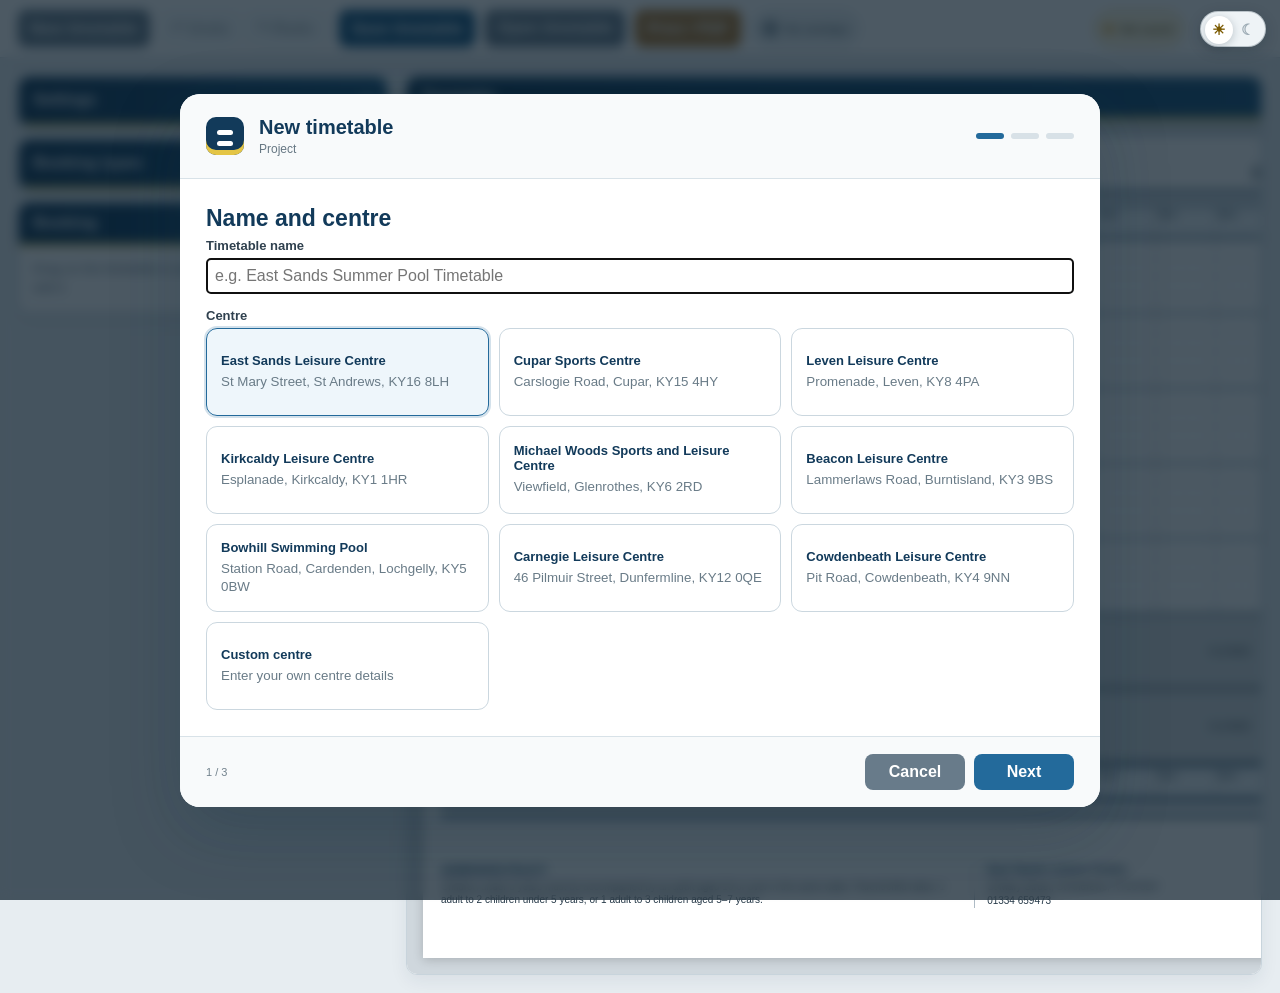
==== commit a21fe243: "Load booking type defaults before application features" ====
--- a/index.html
+++ b/index.html
@@ -181,6 +181,7 @@
 <noscript><div class="help">Timetable Creator requires JavaScript.</div></noscript>
 
 <script src="js/core.js"></script>
+<script src="js/defaults.js"></script>
 <script src="js/project.js"></script>
 <script src="js/editor.js"></script>
 <script src="js/professional.js"></script>
--- a/css/ui.css
+++ b/css/ui.css
@@ -1,9 +1,4 @@
 /* User-facing interface cleanup */
-.start-screen,#homeBtn{display:none!important}
-body.startup-mode{overflow:auto}
-body.startup-mode>.app-header,body.startup-mode>.toolbar,body.startup-mode>.main{display:initial!important}
-body.startup-mode>.toolbar{display:flex!important}
-body.startup-mode>.main{display:grid!important}
 .markdown-field textarea{width:100%;min-height:92px;padding:9px;border:1px solid #aebbc5;border-radius:0 0 6px 6px;background:#fff;font:inherit;line-height:1.45;resize:vertical}
 .markdown-toolbar{display:flex;gap:4px;padding:5px;border:1px solid #aebbc5;border-bottom:0;border-radius:6px 6px 0 0;background:#f2f5f7}
 .markdown-toolbar button{min-width:34px;padding:5px 8px;border-radius:4px;background:#fff;color:#30414f;border:1px solid #c8d3da;box-shadow:none;font-size:12px}
@@ -14,11 +9,23 @@
 .print-footer li{margin:.1em 0}
 .print-footer del{opacity:.72}
 .policy-block>strong,.policy-copy{display:none}
-@media(max-width:950px){body.startup-mode>.main{display:block!important}}
+.quick-type-divider{height:1px;background:#e1e7eb;margin:5px 3px}
+.quick-type-button.new-type{font-weight:800;color:var(--blue-strong)}
+.quick-new-type-form{display:grid;gap:9px;padding:6px 4px 4px}
+.quick-new-type-form .field{margin:0}
+.quick-new-type-form .field label{font-size:11px}
+.quick-new-type-form input{width:100%;padding:8px;border:1px solid #b9c8d2;border-radius:6px;background:#fff;color:#17212b}
+.quick-new-type-form input[type=color]{height:38px;padding:3px;cursor:pointer}
+.quick-new-type-actions{display:flex;justify-content:flex-end;gap:7px;margin-top:2px}
+.quick-new-type-actions button{width:auto;min-width:82px}
+.quick-new-type-error{padding:7px 8px;border-radius:5px;background:#fbeaea;color:#8d2d2d;font-size:11px;line-height:1.35}
 html[data-theme="dark"] .markdown-field textarea{background:#0d161d;color:#eef5f8;border-color:#40535e}
 html[data-theme="dark"] .markdown-toolbar{background:#17232b;border-color:#40535e}
 html[data-theme="dark"] .markdown-toolbar button{background:#22313b;color:#e5edf3;border-color:#435864}
 html[data-theme="dark"] .markdown-toolbar button:hover{background:#2a3d49}
+html[data-theme="dark"] .quick-type-divider{background:#344953}
+html[data-theme="dark"] .quick-new-type-form input{background:#0d161d;color:#eef5f8;border-color:#40535e}
+html[data-theme="dark"] .quick-new-type-error{background:#3b2020;color:#f0b2b2}
 @media print{
  .print-footer .markdown-spacer{height:.7mm}
  .print-footer ul,.print-footer ol{margin:.7mm 0 .7mm 3.2mm;padding:0}
